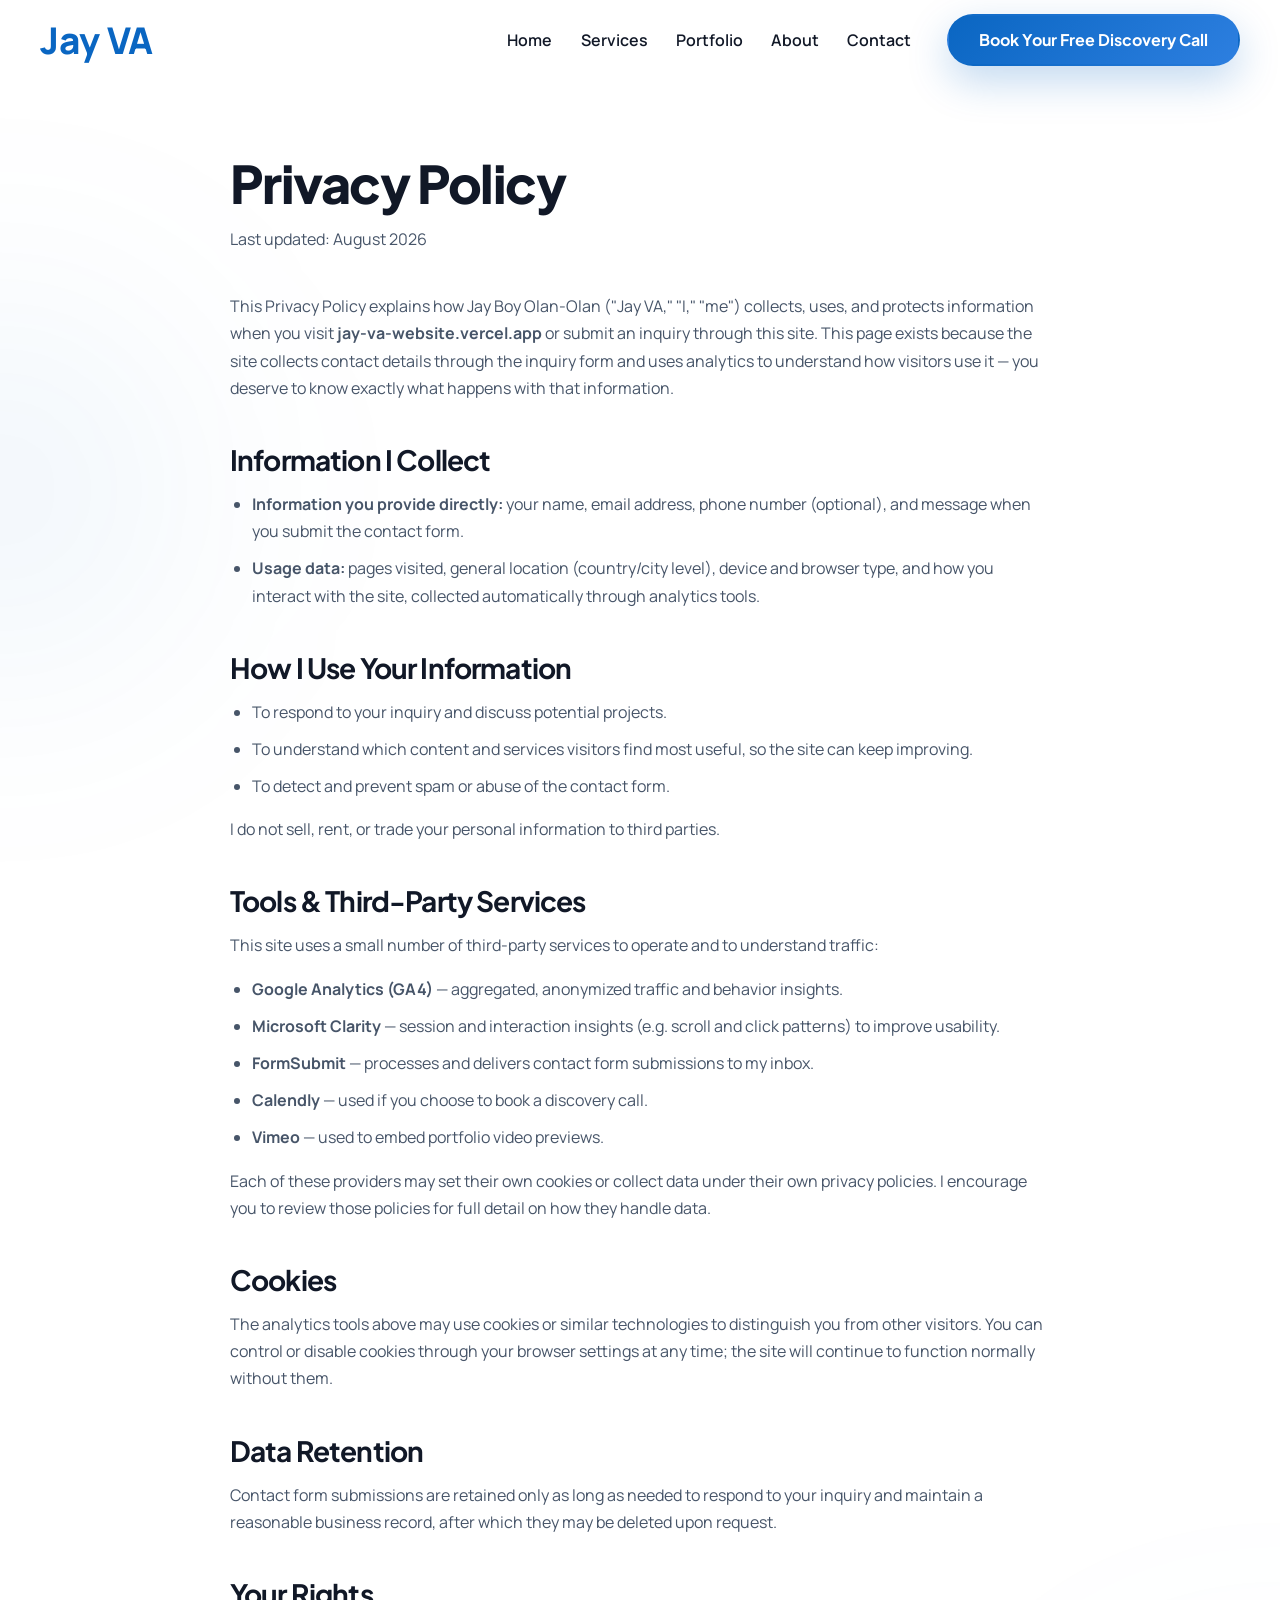
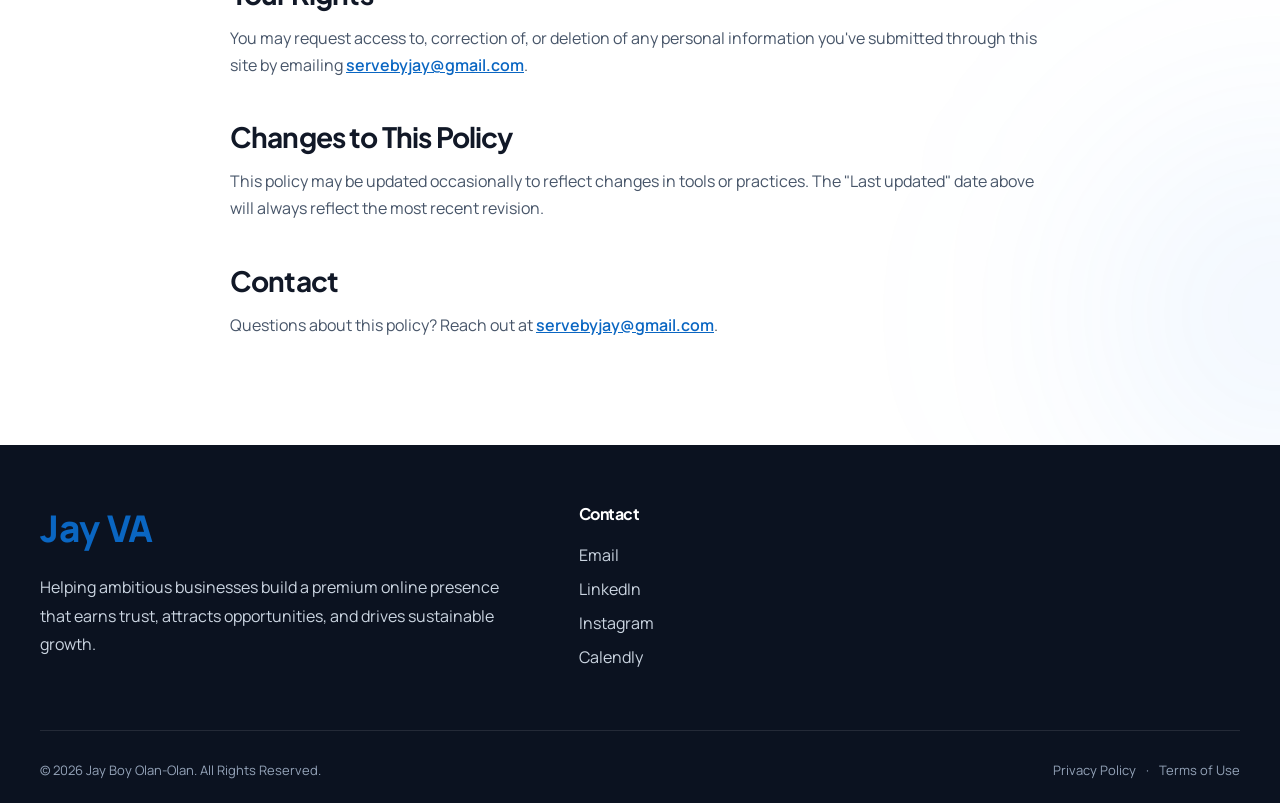
==== privacy.html @ dd19eee5 "Update website" ====
<!DOCTYPE html>
<html lang="en">
<head>

    <meta charset="UTF-8">

    <meta name="viewport" content="width=device-width, initial-scale=1.0">

    <title>Privacy Policy | Jay VA</title>

    <meta name="description" content="Privacy Policy for Jay VA — how Jay Boy Olan-Olan collects, uses, and protects your information when you visit this website or submit an inquiry.">

    <meta name="robots" content="noindex, follow">

    <link rel="canonical" href="https://jay-va-website.vercel.app/privacy.html">

    <link rel="icon" type="image/jpeg" href="images/Jay.png.jpg">

    <link rel="preconnect" href="https://fonts.googleapis.com">
    <link rel="preconnect" href="https://fonts.gstatic.com" crossorigin>

    <link href="https://fonts.googleapis.com/css2?family=Plus+Jakarta+Sans:wght@300;400;500;600;700;800&family=Manrope:wght@300;400;500;600;700;800&display=swap" rel="stylesheet">

    <link rel="stylesheet" href="css/style.min.css?v=20260909">

</head>

<body>

    <a href="#main-content" class="skip-link">Skip to content</a>

    <header class="header">
        <div class="container">

            <nav class="navbar" id="navbar">

                <a href="index.html" class="logo">
                    <img src="images/logo.webp" alt="Jay VA" class="logo-image" width="160" height="48" loading="eager" fetchpriority="high" decoding="async" onerror="this.closest('.logo').classList.add('logo-pending')">
                    <span class="logo-text">Jay <span>VA</span></span>
                </a>

                <ul class="nav-links" id="primary-navigation">
                    <li><a href="index.html#home">Home</a></li>
                    <li><a href="index.html#services">Services</a></li>
                    <li><a href="index.html#portfolio">Portfolio</a></li>
                    <li><a href="index.html#about">About</a></li>
                    <li><a href="index.html#contact">Contact</a></li>
                </ul>

                <button
                    type="button"
                    class="hamburger"
                    aria-label="Open navigation menu"
                    aria-expanded="false"
                    aria-controls="primary-navigation">
                    <span></span>
                    <span></span>
                    <span></span>
                </button>

                <a href="https://calendly.com/getintouchwithjay/quick-discovery-call" target="_blank" rel="noopener noreferrer" class="btn-primary">
                    Book Your Free Discovery Call
                </a>

            </nav>

        </div>
    </header>

    <main id="main-content">

        <section class="legal-page">
            <div class="container">

                <h1>Privacy Policy</h1>
                <p class="legal-updated">Last updated: August 2026</p>

                <p>
                    This Privacy Policy explains how Jay Boy Olan-Olan ("Jay VA," "I," "me") collects, uses,
                    and protects information when you visit <strong>jay-va-website.vercel.app</strong> or
                    submit an inquiry through this site. This page exists because the site collects contact
                    details through the inquiry form and uses analytics to understand how visitors use it —
                    you deserve to know exactly what happens with that information.
                </p>

                <h2>Information I Collect</h2>
                <ul>
                    <li><strong>Information you provide directly:</strong> your name, email address, phone number (optional), and message when you submit the contact form.</li>
                    <li><strong>Usage data:</strong> pages visited, general location (country/city level), device and browser type, and how you interact with the site, collected automatically through analytics tools.</li>
                </ul>

                <h2>How I Use Your Information</h2>
                <ul>
                    <li>To respond to your inquiry and discuss potential projects.</li>
                    <li>To understand which content and services visitors find most useful, so the site can keep improving.</li>
                    <li>To detect and prevent spam or abuse of the contact form.</li>
                </ul>
                <p>I do not sell, rent, or trade your personal information to third parties.</p>

                <h2>Tools & Third-Party Services</h2>
                <p>This site uses a small number of third-party services to operate and to understand traffic:</p>
                <ul>
                    <li><strong>Google Analytics (GA4)</strong> — aggregated, anonymized traffic and behavior insights.</li>
                    <li><strong>Microsoft Clarity</strong> — session and interaction insights (e.g. scroll and click patterns) to improve usability.</li>
                    <li><strong>FormSubmit</strong> — processes and delivers contact form submissions to my inbox.</li>
                    <li><strong>Calendly</strong> — used if you choose to book a discovery call.</li>
                    <li><strong>Vimeo</strong> — used to embed portfolio video previews.</li>
                </ul>
                <p>
                    Each of these providers may set their own cookies or collect data under their own privacy
                    policies. I encourage you to review those policies for full detail on how they handle data.
                </p>

                <h2>Cookies</h2>
                <p>
                    The analytics tools above may use cookies or similar technologies to distinguish you from
                    other visitors. You can control or disable cookies through your browser settings at any
                    time; the site will continue to function normally without them.
                </p>

                <h2>Data Retention</h2>
                <p>
                    Contact form submissions are retained only as long as needed to respond to your inquiry
                    and maintain a reasonable business record, after which they may be deleted upon request.
                </p>

                <h2>Your Rights</h2>
                <p>
                    You may request access to, correction of, or deletion of any personal information you've
                    submitted through this site by emailing
                    <a href="mailto:servebyjay@gmail.com">servebyjay@gmail.com</a>.
                </p>

                <h2>Changes to This Policy</h2>
                <p>
                    This policy may be updated occasionally to reflect changes in tools or practices. The
                    "Last updated" date above will always reflect the most recent revision.
                </p>

                <h2>Contact</h2>
                <p>
                    Questions about this policy? Reach out at
                    <a href="mailto:servebyjay@gmail.com">servebyjay@gmail.com</a>.
                </p>

            </div>
        </section>

    </main>

    <footer class="footer">

        <div class="container">

            <div class="footer-content">

                <div>
                    <a href="index.html" class="logo">
                        <img src="images/logo.webp" alt="Jay VA" class="logo-image" width="160" height="48" loading="lazy" decoding="async" onerror="this.closest('.logo').classList.add('logo-pending')">
                        <span class="logo-text">Jay <span>VA</span></span>
                    </a>
                    <p>
                        Helping ambitious businesses build a premium online presence that earns trust, attracts opportunities, and drives sustainable growth.
                    </p>
                </div>

                <div>
                    <h4>Contact</h4>
                    <ul>
                        <li><a href="mailto:servebyjay@gmail.com">Email</a></li>
                        <li><a href="https://www.linkedin.com/in/jayboyolan-olan/" target="_blank" rel="noopener noreferrer">LinkedIn</a></li>
                        <li><a href="https://www.instagram.com/jayb_va/" target="_blank" rel="noopener noreferrer">Instagram</a></li>
                        <li><a href="https://calendly.com/getintouchwithjay/quick-discovery-call" target="_blank" rel="noopener noreferrer">Calendly</a></li>
                    </ul>
                </div>

            </div>

            <div class="footer-bottom">
                <span>© 2026 Jay Boy Olan-Olan. All Rights Reserved.</span>
                <div class="footer-legal">
                    <a href="privacy.html">Privacy Policy</a>
                    <span aria-hidden="true">·</span>
                    <a href="terms.html">Terms of Use</a>
                </div>
            </div>

        </div>

    </footer>

    <script src="js/script.js?v=20260909" defer></script>

</body>
</html>
---- css/style.min.css ----
*,*::before,*::after{margin:0;padding:0;box-sizing:border-box}html{width:100%;overflow-x:hidden;scroll-behavior:smooth;scroll-padding-top:90px;overscroll-behavior-y:none}body{width:100%;min-height:100vh;font-family:'Manrope',sans-serif;background:#ffffff;color:#111827;overflow-x:hidden;position:relative;-webkit-font-smoothing:antialiased;-moz-osx-font-smoothing:grayscale;text-rendering:optimizeLegibility}:root{--ease-smooth:cubic-bezier(.22,.61,.36,1)}img,picture,video,canvas,svg,iframe{display:block;max-width:100%;height:auto}h1,h2,h3,h4,h5,h6{font-family:'Plus Jakarta Sans',sans-serif;color:#111827;font-weight:700;letter-spacing:-0.03em}section[id]{scroll-margin-top:88px}body::before,body::after{content:"";position:absolute;width:500px;height:500px;border-radius:50%;filter:blur(120px);z-index:-2;pointer-events:none;animation:gradientFloat 10s ease-in-out infinite}body::before{top:10%;left:-250px;background:radial-gradient(circle,rgba(10,102,194,.10),transparent 70%)}body::after{bottom:10%;right:-250px;background:radial-gradient(circle,rgba(79,156,249,.15),transparent 70%);animation-delay:6s}@keyframes gradientFloat{0%{transform:translateY(0)}50%{transform:translateY(-40px)}100%{transform:translateY(0)}}::selection{background:#0A66C2;color:#fff}.skip-link{position:absolute;top:-60px;left:16px;background:var(--primary);color:#fff;padding:12px 20px;border-radius:10px;text-decoration:none;font-weight:700;z-index:1100;transition:top .2s ease}.skip-link:focus{top:16px}.sr-only{position:absolute;width:1px;height:1px;padding:0;margin:-1px;overflow:hidden;clip:rect(0,0,0,0);white-space:nowrap;border:0}a:focus-visible,button:focus-visible,.hamburger:focus-visible{outline:2px solid var(--primary);outline-offset:3px;border-radius:6px}:root{--primary:#0A66C2;--primary-dark:#004182;--heading:#111827;--body:#475569;--surface:#E8F2FC;--surface-strong:#DCEAFB;--border:#E5E7EB;--hover-border:#D6E9FF;--hover-shadow:rgba(10,102,194,.10);--fs-2xs:clamp(0.7rem,0.7rem + 0.08vw,0.75rem);--fs-xs:clamp(0.75rem,0.75rem + 0.1vw,0.8125rem);--fs-sm:clamp(0.8125rem,0.8125rem+ 0.1vw,0.875rem);--fs-base:clamp(0.9375rem,0.9375rem+ 0.1vw,1rem);--fs-md:clamp(1rem,1rem + 0.2vw,1.125rem);--fs-lg:clamp(1.125rem,1.125rem + 0.4vw,1.375rem);--fs-xl:clamp(1.375rem,1.375rem + 0.6vw,1.75rem);--fs-2xl:clamp(1.5rem,1.5rem + 0.8vw,2rem);--fs-section-title:clamp(1.875rem,1rem + 3vw,3.25rem);--fs-cta-title:clamp(2rem,1rem + 4vw,3.75rem);--fs-hero:clamp(2.75rem,1.25rem + 4.75vw,4.75rem);--fs-stat:clamp(2.25rem,1rem + 4vw,3.75rem);--fs-profile-name:clamp(1.5rem,1.2rem + 1vw,1.75rem);--lh-tight:1.15;--lh-snug:1.4;--lh-normal:1.7;--lh-loose:1.8;--space-1:4px;--space-2:8px;--space-3:12px;--space-4:16px;--space-5:20px;--space-6:24px;--space-8:32px;--space-10:40px;--space-12:48px;--space-16:64px;--space-20:80px;--space-24:96px}.container{width:min(1200px,calc(100% - 40px));margin:auto}.btn-primary,.btn-secondary{display:inline-flex;align-items:center;justify-content:center;gap:10px;padding:16px 30px;border-radius:999px;font-family:'Plus Jakarta Sans',sans-serif;font-weight:700;font-size:var(--fs-base);line-height:1;text-decoration:none;white-space:nowrap;cursor:pointer;border:2px solid transparent;transition:transform .3s ease,box-shadow .3s ease,background .3s ease,color .3s ease,border-color .3s ease}.btn-primary{background:linear-gradient(135deg,var(--primary),#2D7FE0);color:#fff;box-shadow:0 15px 40px rgba(10,102,194,.25)}.btn-primary:hover{transform:translateY(-4px);box-shadow:0 20px 50px rgba(10,102,194,.35)}.btn-primary:active{transform:translateY(-1px);box-shadow:0 10px 25px rgba(10,102,194,.3)}.btn-secondary{background:#fff;color:var(--primary);border-color:var(--border)}.btn-secondary:hover{border-color:var(--primary);background:#eef5ff;transform:translateY(-4px);box-shadow:0 15px 30px rgba(10,102,194,.12)}.btn-secondary:active{transform:translateY(-1px)}.btn-primary:focus-visible,.btn-secondary:focus-visible{outline:3px solid rgba(10,102,194,.45);outline-offset:3px}@media(max-width:520px){.btn-primary,.btn-secondary{width:100%}}@media(prefers-reduced-motion:reduce){.btn-primary:hover,.btn-secondary:hover,.btn-primary:active,.btn-secondary:active{transform:none}}@media(prefers-reduced-motion:reduce){html{scroll-behavior:auto}.floating-cta{animation:none}}.header{position:fixed;top:0;left:0;width:100%;z-index:1000;backdrop-filter:blur(2px);-webkit-backdrop-filter:blur(2px);background:rgba(255,255,255,.1);border-bottom:1px solid rgba(0,0,0,0);transition:background .35s ease,backdrop-filter .35s ease,border-color .35s ease,box-shadow .35s ease}.header.scrolled{background:rgba(255,255,255,.6);backdrop-filter:blur(20px) saturate(180%);-webkit-backdrop-filter:blur(20px) saturate(180%);border-bottom:1px solid rgba(255,255,255,.5);box-shadow:0 12px 40px rgba(10,102,194,.10)}.navbar{height:80px;display:flex;align-items:center;justify-content:space-between;gap:30px}.logo{text-decoration:none;font-size:var(--fs-xl);font-weight:900;color:var(--heading);white-space:nowrap;flex-shrink:0;display:inline-flex;align-items:center}.logo span{color:var(--primary)}.logo-image{display:block;height:1em;width:auto}.logo-text{display:none}.logo.logo-pending .logo-image{display:none}.logo.logo-pending .logo-text{display:inline-block}.nav-links{display:flex;align-items:center;justify-content:center;gap:2rem;list-style:none;margin-left:auto}.nav-links li{list-style:none}.nav-links a{position:relative;text-decoration:none;color:var(--heading);font-weight:600;transition:.3s}.nav-links a::after{content:"";position:absolute;left:0;bottom:-6px;width:0;height:2px;background:var(--primary);transition:.35s}.nav-links a:hover{color:var(--primary)}.nav-links a:hover::after{width:100%}.navbar .btn-primary{margin-left:12px}.hamburger{display:none;position:relative;width:48px;height:48px;border:none;background:transparent;cursor:pointer;flex-shrink:0;z-index:1200}.hamburger span{position:absolute;left:50%;width:24px;height:2px;background:#111827;border-radius:999px;transform-origin:center;transition:transform .3s cubic-bezier(.4,0,.2,1),opacity .25s ease}.hamburger span:nth-child(1){transform:translate(-50%,-8px)}.hamburger span:nth-child(2){transform:translate(-50%,0)}.hamburger span:nth-child(3){transform:translate(-50%,8px)}.hamburger.active span:nth-child(1){transform:translate(-50%,0)}.hamburger.active span:nth-child(2){opacity:0}.hamburger.active span:nth-child(3){transform:translate(-50%,0)}@media(max-width:992px){.navbar{height:72px}.navbar .btn-primary{display:none}.hamburger{display:block}.nav-links{position:fixed;top:72px;left:0;right:0;width:100%;background:rgba(255,255,255,.88);backdrop-filter:blur(18px) saturate(160%);-webkit-backdrop-filter:blur(18px) saturate(160%);display:flex;flex-direction:column;align-items:center;justify-content:flex-start;gap:0;overflow:hidden;max-height:0;opacity:0;transform:translateY(-6px);pointer-events:none;transition:max-height .4s cubic-bezier(.4,0,.2,1),opacity .3s ease,transform .3s ease;box-shadow:0 20px 40px rgba(0,0,0,.08)}.nav-links.active{max-height:420px;opacity:1;transform:translateY(0);pointer-events:auto}.nav-links li{width:100%}.nav-links a{display:block;width:100%;padding:18px;text-align:center;border-bottom:1px solid #eee}}.hero{position:relative;min-height:min(94vh,820px);min-height:min(94svh,820px);display:flex;align-items:center;padding:128px 0 72px;overflow:hidden;background:radial-gradient(ellipse 60% 50% at 50% 0%,rgba(10,102,194,.05),transparent 60%),#fff}.hero::before{content:"";position:absolute;width:820px;height:820px;background:rgba(10,102,194,.08);border-radius:50%;filter:blur(150px);top:-320px;right:-280px;z-index:-1;animation:heroFloat1 14s ease-in-out infinite}.hero::after{content:"";position:absolute;width:600px;height:600px;background:rgba(79,156,249,.07);border-radius:50%;filter:blur(130px);bottom:-300px;left:-260px;z-index:-1;animation:heroFloat2 16s ease-in-out infinite}@keyframes heroFloat1{0%{transform:translateY(0) scale(1)}50%{transform:translateY(-24px) scale(1.03)}100%{transform:translateY(0) scale(1)}}@keyframes heroFloat2{0%{transform:translateY(0) scale(1)}50%{transform:translateY(18px) scale(1.03)}100%{transform:translateY(0) scale(1)}}.hero-grid{display:flex;justify-content:center}.hero-content{display:flex;flex-direction:column;align-items:center;text-align:center;max-width:1040px}.hero-content h1,.hero-content p{margin-left:auto;margin-right:auto}.hero-buttons{justify-content:center}.hero-tag{display:inline-flex;align-items:center;gap:10px;padding:10px 18px;border-radius:999px;background:#eef5ff;border:1px solid rgba(10,102,194,.15);color:var(--primary);font-weight:700;letter-spacing:.08em;font-size:var(--fs-xs);text-transform:uppercase;margin-bottom:48px;animation:heroFadeUp .7s cubic-bezier(.22,.61,.36,1) both}.hero-content h1{font-family:'Plus Jakarta Sans',sans-serif;font-size:var(--fs-hero);font-weight:800;line-height:1.16;letter-spacing:-0.04em;max-width:980px;margin-bottom:22px;text-wrap:balance;animation:heroFadeUp .7s .08s cubic-bezier(.22,.61,.36,1) both}.hero-content p{color:var(--body);font-size:var(--fs-md);line-height:1.85;max-width:760px;margin-bottom:60px;text-wrap:balance;animation:heroFadeUp .7s .16s cubic-bezier(.22,.61,.36,1) both}.hero-buttons{display:flex;flex-wrap:wrap;gap:1rem;animation:heroFadeUp .7s .24s cubic-bezier(.22,.61,.36,1) both}.hero-buttons .btn-primary,.hero-buttons .btn-secondary,.about-buttons .btn-primary,.about-buttons .btn-secondary{padding:14px 24px}@media(min-width:769px){.hero-buttons,.about-buttons{flex-wrap:nowrap}}@keyframes heroFadeUp{from{opacity:0;transform:translateY(14px)}to{opacity:1;transform:translateY(0)}}@media (prefers-reduced-motion:reduce){.hero-tag,.hero-content h1,.hero-content p,.hero-buttons{animation:none}}@media (max-width:992px){.hero{padding:110px 0 56px;min-height:auto}}.icon-svg{width:1em;height:1em;fill:currentColor;display:inline-block;vertical-align:-0.125em}@keyframes icon-spin{100%{transform:rotate(360deg)}}.icon-spin{animation:icon-spin 1s linear infinite}@media (prefers-reduced-motion:reduce){.hero::before,.hero::after{animation:none}}.hero-image{border:3px solid #fff;box-shadow:0 30px 70px rgba(0,0,0,.15)}.section-heading{text-align:center;max-width:700px;margin:0 auto 36px}.section-heading span{display:inline-block;color:var(--primary);font-weight:800;font-size:var(--fs-xs);letter-spacing:.14em;text-transform:uppercase;margin-bottom:10px}.section-heading h2{font-size:var(--fs-section-title);font-weight:800;line-height:1.05;letter-spacing:-0.035em;margin:6px 0 14px}.section-heading p{color:var(--body);font-size:var(--fs-md);line-height:var(--lh-snug)}.advantage-card:hover{transform:translateY(-10px);border-color:var(--hover-border);box-shadow:0 25px 50px var(--hover-shadow)}.services{padding:58px 0;background:#fff}.services-wrapper{max-width:1000px;margin:auto;display:grid;grid-template-columns:1fr;gap:34px 48px;counter-reset:service-count;background:#fff}@media(min-width:640px){.services-wrapper{grid-template-columns:repeat(2,1fr);gap:40px 60px}}.service-item{position:relative;padding:0;counter-increment:service-count;background:transparent;transition:transform .3s ease}.service-item::before{content:counter(service-count,decimal-leading-zero);display:block;font-family:'Plus Jakarta Sans',sans-serif;font-size:1.5rem;font-weight:800;color:var(--primary);letter-spacing:-0.02em;margin-bottom:12px}.service-title{display:flex;align-items:center;gap:16px;margin-bottom:14px}.service-title h3{font-family:'Plus Jakarta Sans',sans-serif;font-size:var(--fs-md);font-weight:700;color:var(--heading);letter-spacing:-0.01em;transition:color .3s ease}.service-item:hover .service-title h3{color:var(--primary)}.service-content p{color:var(--body);line-height:1.8}.service-content ul{list-style:none;display:grid;gap:12px;margin-top:16px}.service-content li{position:relative;padding-left:24px;color:var(--body);line-height:1.7}.service-content li::before{content:"✓";position:absolute;left:0;top:0;color:var(--primary);font-weight:700}@media(min-width:577px){.services{padding:76px 0}}@media(min-width:993px){.services{padding:104px 0}.service-item::before{font-size:1.75rem}}@media(prefers-reduced-motion:reduce){.service-item{transition:none}}.process{padding:58px 0;background:#fff;transition-delay:.2s}.process-grid{display:grid;grid-template-columns:1fr;gap:14px}.process-card{position:relative;padding:18px 20px 18px 20px;border-left:2px solid var(--border);border-radius:0 12px 12px 0;transition:transform .3s ease,box-shadow .3s ease,border-color .3s ease,background-color .3s ease}@media(hover:hover) and (pointer:fine){.process-card:hover{border-color:var(--primary);background-color:var(--surface);transform:translateY(-4px);box-shadow:0 20px 40px var(--hover-shadow)}}.process-number{font-size:1.875rem;font-weight:800;color:var(--primary);margin-bottom:8px}.process-card h3{margin-bottom:15px}.process-card p{color:var(--body);line-height:1.8}.portfolio{padding:var(--space-20) 0;background:var(--surface);border-top:1px solid rgba(10,102,194,.10);transition-delay:.25s}.portfolio-service{position:relative;background:#fff;border:none;border-radius:24px;margin-bottom:16px;overflow:hidden;box-shadow:0 4px 24px rgba(15,23,42,.06)}.portfolio-service:last-child{margin-bottom:0}.portfolio-service-header{display:flex;flex-direction:column;gap:8px;padding:22px}.portfolio-service-header h3{font-size:var(--fs-md);margin-bottom:6px}.portfolio-service-header p{color:var(--body);font-size:var(--fs-base);line-height:1.7}.portfolio-projects{display:grid;grid-template-rows:1fr}.portfolio-projects-inner{border-top:1px solid var(--border)}.project-content{padding:24px 28px 28px}.project-content > span{color:var(--primary);font-weight:700;font-size:var(--fs-xs);letter-spacing:.5px;text-transform:uppercase}.project-content h4{font-family:'Plus Jakarta Sans',sans-serif;font-size:var(--fs-base);margin:10px 0 12px}.project-content > p{color:var(--body);line-height:1.8;margin-bottom:18px}.portfolio-video-grid{display:grid;gap:24px;grid-template-columns:1fr;padding:0}.video-showcase{background:#fff;border-top:1px solid var(--border);overflow:hidden;display:flex;flex-direction:column}.video-media{position:relative;aspect-ratio:16 / 9;overflow:hidden;background:#0b1220}.portfolio-video{width:100%;height:100%;object-fit:cover;display:block}.video-media::after{content:"";position:absolute;inset:0;background:linear-gradient(to top,rgba(11,18,32,.28),transparent 45%);pointer-events:none}.media-badge{position:absolute;top:16px;left:16px;z-index:2;background:rgba(255,255,255,.92);color:var(--primary);border:1px solid rgba(255,255,255,.5);padding:8px 14px;border-radius:999px;font-size:var(--fs-2xs);font-weight:700;backdrop-filter:blur(10px)}.video-showcase .project-content{padding:24px 28px 28px}@media(min-width:993px){.portfolio-video-grid{grid-template-columns:repeat(2,minmax(0,1fr))}.video-showcase--featured{grid-column:1 / -1}}.deliverables{margin-top:24px}.deliverables h5,.project-highlights h5{font-size:var(--fs-sm);margin-bottom:14px;color:var(--heading)}.deliverables ul{padding-left:20px}.deliverables li{margin-bottom:10px;line-height:1.7;color:var(--body)}.project-highlights{margin-top:28px}.highlight-tags{display:flex;flex-wrap:wrap;gap:8px}.highlight-tags span{background:var(--surface);border:1px solid var(--border);padding:7px 13px;border-radius:999px;font-size:var(--fs-2xs);font-weight:600}.graphic-highlights h5,.video-highlights h5,.photo-highlights h5,.social-highlights h5{font-size:var(--fs-sm);margin-bottom:12px}.site-project-grid{display:grid;gap:24px;grid-template-columns:1fr}.site-project-card{position:relative;background:#fff;border:1px solid var(--border);border-radius:20px;overflow:hidden;display:flex;flex-direction:column}.site-project-top{position:relative;padding:32px 28px 8px}.media-badge--static{position:static;display:inline-flex;margin-top:20px;margin-bottom:16px;backdrop-filter:none;background:var(--surface);border-color:var(--border)}.site-project-category{display:block;color:var(--primary);font-weight:700;font-size:var(--fs-xs);letter-spacing:.5px;text-transform:uppercase;margin-bottom:10px}.site-project-title-row{display:flex;align-items:center;justify-content:flex-start;flex-wrap:wrap;gap:12px 16px;margin-bottom:14px}.site-project-top h4{font-family:'Plus Jakarta Sans',sans-serif;font-size:var(--fs-lg,var(--fs-base));margin:0}.site-project-title-row .site-visit-btn{flex-shrink:0}.site-project-top > p{color:var(--body);line-height:1.8;margin-bottom:22px}.site-visit-btn{padding:8px 14px;font-size:var(--fs-xs);gap:6px}.site-project-bottom{padding:24px 28px 32px;border-top:1px solid var(--border)}.site-project-bottom .deliverables{margin-top:8px}@media(min-width:769px){.site-project-bottom{display:grid;grid-template-columns:1.2fr 1fr;gap:40px;align-items:start}.site-project-bottom .deliverables,.site-project-bottom .project-highlights{margin-top:0}}@media(min-width:993px){.site-project-top,.site-project-bottom{padding-left:36px;padding-right:36px}}.social-showcase{border-top:1px solid var(--border)}.social-hero-grid{display:grid;grid-template-columns:repeat(2,minmax(0,1fr));gap:14px;padding:22px;border-top:1px solid var(--border)}@media(max-width:576px){.social-hero-grid{grid-template-columns:1fr;gap:10px}}.social-hero{border-radius:18px;overflow:hidden;background:#fff}.social-hero img{width:100%;aspect-ratio:4/3;display:block;object-fit:contain;background:#fff;padding:4px}.social-content,.social-highlights{padding:22px}.social-highlights{padding:16px 22px;border-top:1px solid var(--border)}.social-content{text-align:center}.social-content span{display:inline-block;color:var(--primary);font-size:var(--fs-xs);font-weight:700;text-transform:uppercase;letter-spacing:.5px}.social-content h4{margin:12px 0;font-size:var(--fs-base)}.social-content p{color:var(--body);line-height:1.8;max-width:640px;margin-left:auto;margin-right:auto}.social-highlights h5{margin-bottom:18px}.result-stats{display:flex;flex-wrap:wrap;gap:32px;margin-top:28px;padding-top:24px;border-top:1px solid var(--border)}.stat-item{display:flex;flex-direction:column;gap:6px;padding-right:32px;border-right:1px solid var(--border);opacity:0;transform:translateY(14px);animation:statFadeIn 0.6s ease forwards;transition:transform 0.35s ease}.stat-item:nth-child(1){animation-delay:0.05s}.stat-item:nth-child(2){animation-delay:0.2s}.stat-item:nth-child(3){animation-delay:0.35s}.stat-item:last-child{border-right:none;padding-right:0}.stat-item:hover{transform:translateY(-6px)}.stat-number{font-size:var(--fs-stat);font-weight:800;line-height:1;letter-spacing:-0.02em;color:var(--accent,#111);transition:color 0.35s ease,text-shadow 0.35s ease}.stat-item:hover .stat-number{color:var(--accent-hover,#022acb);text-shadow:0 8px 24px rgba(0,0,0,0.12)}.stat-label{font-size:var(--fs-sm);font-weight:500;color:var(--muted,#666);letter-spacing:0.03em;text-transform:uppercase;position:relative}.stat-label::after{content:"";display:block;width:0%;height:2px;margin-top:6px;background:var(--accent-hover,#0241c8);transition:width 0.4s ease}.stat-item:hover .stat-label::after{width:100%}@keyframes statFadeIn{from{opacity:0;transform:translateY(14px)}to{opacity:1;transform:translateY(0)}}@media (max-width:640px){.result-stats{gap:20px 28px}.stat-item{border-right:none;padding-right:0;min-width:45%}}.graphic-gallery,.graphic-services,.graphic-highlights{padding:22px}.graphic-highlights{padding:16px 22px}.graphic-services,.graphic-highlights{border-top:1px solid var(--border)}.graphic-gallery h5,.graphic-services h5,.graphic-highlights h5{margin-bottom:18px}.niche-row{margin-bottom:36px}.niche-row:last-child{margin-bottom:0}.niche-row-header{margin-bottom:16px}.niche-row-header h4{color:var(--heading);font-family:'Plus Jakarta Sans',sans-serif;font-size:var(--fs-base);font-weight:800;margin-bottom:4px}.niche-row-header p{color:var(--body);font-size:var(--fs-xs);line-height:1.6;max-width:640px}.niche-grid{display:grid;grid-template-columns:repeat(4,minmax(0,1fr));gap:18px}.niche-row--center .niche-row-header{text-align:center}.niche-row--center .niche-row-header p{margin-left:auto;margin-right:auto}.niche-row--center .niche-grid{justify-content:center}.niche-grid-item{position:relative;width:100%;aspect-ratio:2/3;border-radius:16px;overflow:hidden;background:var(--surface);border:1px solid var(--border)}.niche-grid-item img{width:100%;height:100%;display:block;object-fit:cover}.niche-grid-item.media-pending img{display:none}.media-pending-label{display:none}.niche-grid-item.media-pending .media-pending-label{display:flex;align-items:center;justify-content:center;text-align:center;position:absolute;inset:0;padding:10px;border:1.5px dashed var(--border);border-radius:16px;background:var(--surface);color:var(--body);font-size:var(--fs-2xs);font-weight:600}.landscape-row{margin-top:36px}.landscape-card{position:relative;width:100%;aspect-ratio:16/9;border-radius:16px;overflow:hidden;background:var(--surface);border:1px solid var(--border)}.landscape-card img{width:100%;height:100%;display:block;object-fit:cover}.landscape-card.media-pending img{display:none}.landscape-card.media-pending .media-pending-label{display:flex;align-items:center;justify-content:center;text-align:center;position:absolute;inset:0;padding:10px;border:1.5px dashed var(--border);border-radius:16px;background:var(--surface);color:var(--body);font-size:var(--fs-2xs);font-weight:600}.graphic-services ul{display:grid;gap:12px;padding-left:18px}.graphic-services li{color:var(--body);line-height:1.7}@media (max-width:768px){.niche-grid{grid-template-columns:repeat(2,minmax(0,1fr));gap:12px}.niche-row{margin-bottom:32px}.niche-row-header{margin-bottom:16px}}.video-gallery,.video-highlights{padding:22px}.video-highlights{padding:16px 22px;border-top:1px solid var(--border)}.video-gallery h5,.video-highlights h5{margin-bottom:18px}.portrait-video-grid{display:grid;grid-template-columns:repeat(4,minmax(0,1fr));gap:14px}.portrait-video-card{position:relative;width:100%;aspect-ratio:9/16;border-radius:18px;overflow:hidden;background:#0b1220;border:1px solid var(--border)}.portrait-video-card video{width:100%;height:100%;display:block;object-fit:cover;background:#0b1220}.portrait-video-card iframe{position:absolute;inset:0;width:100%;height:100%;border:0;display:block}.portrait-video-card.media-pending{display:flex;align-items:center;justify-content:center;border:1.5px dashed var(--border);background:var(--surface)}.portrait-video-card.media-pending video,.portrait-video-card.media-pending iframe{display:none}.portrait-video-card .media-pending-label{display:none;text-align:center;padding:10px;color:var(--body);font-size:var(--fs-2xs);font-weight:600}.portrait-video-card.media-pending .media-pending-label{display:flex;flex-direction:column;align-items:center;gap:8px}.portrait-video-card.media-pending .icon-svg{color:var(--primary);opacity:.6}@media (max-width:768px){.video-gallery,.video-highlights{padding:18px}.portrait-video-grid{grid-template-columns:repeat(2,minmax(0,1fr));gap:8px}}.photo-gallery,.photo-highlights{padding:22px}.photo-highlights{padding:16px 22px;border-top:1px solid var(--border)}.photo-gallery h5,.photo-highlights h5{margin-bottom:18px}.photo-grid{display:grid;grid-template-columns:repeat(2,minmax(0,1fr));gap:var(--space-4);max-width:none;width:100%}@media(max-width:576px){.photo-grid{grid-template-columns:1fr;max-width:none}}.photo-card{position:relative;margin:0;overflow:hidden;border-radius:18px;cursor:zoom-in;isolation:isolate;background:var(--surface)}.photo-card img{display:block;width:100%;aspect-ratio:4/3;height:auto;object-fit:contain;background:var(--surface)}.photo-zoom-btn{position:absolute;bottom:14px;right:14px;width:44px;height:44px;border:none;border-radius:50%;background:rgba(0,0,0,0.55);display:flex;align-items:center;justify-content:center;cursor:zoom-in;opacity:1}.zoom-icon{width:16px;height:16px;border:2px solid #fff;border-radius:50%;position:relative}.zoom-icon::after{content:"";position:absolute;right:-6px;bottom:-6px;width:6px;height:2px;background:#fff;transform:rotate(45deg)}.photo-lightbox{position:fixed;inset:0;background:rgba(0,0,0,0.9);display:flex;align-items:center;justify-content:center;padding:40px;opacity:0;visibility:hidden;transition:opacity 0.3s ease;z-index:1000;cursor:zoom-out}.photo-lightbox.is-active{opacity:1;visibility:visible}.photo-lightbox-img{max-width:90vw;max-height:90vh;border-radius:8px;transform:scale(0.92);transition:transform 0.3s ease;cursor:zoom-out}.photo-lightbox.is-active .photo-lightbox-img{transform:scale(1)}.photo-lightbox-close{position:absolute;top:24px;right:24px;width:44px;height:44px;border:none;border-radius:50%;background:rgba(255,255,255,0.1);color:#fff;font-size:24px;line-height:1;cursor:zoom-out;display:flex;align-items:center;justify-content:center;transition:background 0.25s ease}.photo-lightbox-close:hover{background:rgba(255,255,255,0.25)}.about{padding:58px 0;background:#fff;transition-delay:.3s}.about-grid{display:grid;grid-template-columns:1fr;gap:40px;align-items:center}.image-wrapper{position:relative}.image-wrapper img{width:100%;aspect-ratio:490/613;object-fit:cover;border-radius:28px;display:block;box-shadow:0 30px 80px rgba(0,0,0,.10)}.about-content span{display:inline-block;color:var(--primary);font-size:var(--fs-xs);font-weight:800;letter-spacing:.14em;text-transform:uppercase;margin-bottom:10px}.about-content h2{font-size:var(--fs-section-title);font-weight:800;margin:6px 0 14px;line-height:1.08;letter-spacing:-0.035em}.about-content p{color:var(--body);margin-bottom:20px;line-height:1.9}.about-buttons{display:flex;flex-wrap:wrap;align-items:center;gap:1rem}.feature{background:#fff;border:1px solid var(--border);border-radius:16px;padding:18px 24px;display:flex;align-items:center;justify-content:center;gap:12px;text-align:center;font-weight:600;min-height:70px;transition:.3s ease}.feature:hover{transform:translateY(-4px);border-color:var(--hover-border);box-shadow:0 15px 30px var(--hover-shadow)}.tools{padding:58px 0;background:var(--surface);border-top:1px solid rgba(10,102,194,.10)}.tools-groups{max-width:1000px;margin:auto;display:flex;flex-direction:column;align-items:center;gap:40px}.tools-group{width:100%;display:flex;flex-direction:column;align-items:center}.tools-group-title{font-family:'Plus Jakarta Sans',sans-serif;font-size:var(--fs-sm);font-weight:800;letter-spacing:.06em;text-transform:uppercase;color:var(--primary);margin-bottom:16px;text-align:center;width:100%}.tools-grid{display:flex;flex-wrap:wrap;justify-content:center;gap:10px;width:100%}.tool-card{position:relative;overflow:hidden;background:white;border:1px solid var(--border);border-radius:14px;padding:12px 8px;text-align:center;display:flex;flex-direction:column;align-items:center;justify-content:center;gap:10px;flex:0 0 84px;transition:transform .35s ease,border-color .35s ease,box-shadow .35s ease;opacity:0;transform:translateY(24px) scale(.95)}.tool-card img{width:26px;height:26px}.tools.active .tool-card{animation:toolIn .6s cubic-bezier(.16,1,.3,1) forwards}@keyframes toolIn{to{opacity:1;transform:translateY(0) scale(1)}}.tools.active .tool-card:nth-child(1){animation-delay:.02s}.tools.active .tool-card:nth-child(2){animation-delay:.06s}.tools.active .tool-card:nth-child(3){animation-delay:.10s}.tools.active .tool-card:nth-child(4){animation-delay:.14s}.tools.active .tool-card:nth-child(5){animation-delay:.18s}.tool-card::before{content:"";position:absolute;inset:0;background:radial-gradient(circle at 50% 0%,rgba(10,102,194,.10),transparent 70%);opacity:0;transition:opacity .35s ease}.tool-card:hover::before{opacity:1}.tool-card img,.tool-card span{position:relative;z-index:1}.tool-card:hover{transform:translateY(-10px);border-color:var(--hover-border);box-shadow:0 25px 50px var(--hover-shadow)}.tool-card img{width:30px;height:30px;object-fit:contain;transition:transform .35s ease}.tool-card img:not([src]),.tool-card img.broken{display:none}.tool-card:hover img{transform:scale(1.15) rotate(-4deg)}.tool-card span{display:block;font-weight:700;color:var(--heading);transition:color .3s ease;font-size:var(--fs-xs)}.tool-card:hover span{color:var(--primary)}@media(prefers-reduced-motion:reduce){.tool-card{opacity:1;transform:none;animation:none !important}}.results{padding:58px 0;background:var(--surface);border-top:1px solid rgba(10,102,194,.10);transition-delay:.4s}.advantages{padding:58px 0;background:var(--surface);border-top:1px solid rgba(10,102,194,.10);transition-delay:.45s}.advantages-grid{display:grid;grid-template-columns:1fr;gap:16px}.advantage-card{background:white;border:1px solid var(--border);border-radius:18px;padding:24px;transition:.35s ease}.advantage-icon{font-size:var(--fs-xl);margin-bottom:14px}.advantage-icon img{width:1.625rem;height:1.625rem;object-fit:contain}.advantage-card h3{font-size:var(--fs-md);margin-bottom:10px}.advantage-card p{color:var(--body);font-size:var(--fs-sm);line-height:1.7}.client-fit .advantage-card h3{margin-bottom:0}.cta{padding:58px 0 34px;transition-delay:.5s}.cta-box{background:linear-gradient(135deg,#0A66C2,#004182);color:white;text-align:center;padding:60px 28px;border-radius:32px;position:relative;overflow:hidden}.cta-box span{opacity:.95;font-weight:700;letter-spacing:1px;font-size:var(--fs-sm)}.cta-box h2{color:white;font-size:var(--fs-cta-title);margin:20px 0}.cta-box p{max-width:700px;margin:auto;opacity:.95;line-height:1.8}.cta-availability{display:inline-flex;align-items:center;gap:10px;margin:22px auto 0;padding:10px 20px;background:rgba(255,255,255,.12);border:1px solid rgba(255,255,255,.25);border-radius:999px;font-weight:700;font-size:var(--fs-sm);opacity:1;max-width:max-content}.availability-dot{width:8px;height:8px;border-radius:50%;background:#3DDC84;box-shadow:0 0 0 0 rgba(61,220,132,.6);animation:availability-pulse 2s infinite;flex-shrink:0}@keyframes availability-pulse{0%{box-shadow:0 0 0 0 rgba(61,220,132,.55)}70%{box-shadow:0 0 0 8px rgba(61,220,132,0)}100%{box-shadow:0 0 0 0 rgba(61,220,132,0)}}@media(prefers-reduced-motion:reduce){.availability-dot{animation:none}}.cta-buttons{margin-top:32px;display:flex;justify-content:center;gap:16px;flex-wrap:wrap}.btn-light{background:white;color:#0A66C2;text-decoration:none;padding:16px 32px;border-radius:999px;font-weight:700;transition:.3s ease;display:inline-flex}.btn-light:hover{transform:translateY(-3px);box-shadow:0 15px 30px rgba(0,0,0,.15)}.btn-outline-light{border:1px solid rgba(255,255,255,.4);color:white;text-decoration:none;padding:16px 32px;border-radius:999px;font-weight:700;transition:.3s ease;display:inline-flex}.btn-outline-light:hover{background:rgba(255,255,255,.1);transform:translateY(-3px)}.cta-subnote{margin-top:18px !important;max-width:none !important;opacity:.85;font-size:var(--fs-sm)}.cta-subnote a{color:#fff;font-weight:700;text-decoration:underline;text-underline-offset:3px}.cta-subnote a:hover{opacity:.85}.faq{padding:80px 0;background:#fff}.faq-list{max-width:760px;margin:0 auto;display:flex;flex-direction:column;gap:14px}.faq-item{border:1px solid var(--border);border-radius:18px;background:var(--surface,#E8F2FC);background:#fff;overflow:hidden;transition:border-color .25s ease,box-shadow .25s ease}.faq-item:has(.faq-question[aria-expanded="true"]){border-color:var(--hover-border);box-shadow:0 10px 28px rgba(10,102,194,.08)}.faq-question{width:100%;display:flex;align-items:center;justify-content:space-between;gap:16px;padding:20px 24px;background:none;border:0;cursor:pointer;text-align:left;font-family:'Plus Jakarta Sans',sans-serif;font-weight:700;font-size:var(--fs-md);color:var(--heading)}.faq-icon{position:relative;flex-shrink:0;width:22px;height:22px;transition:transform .3s var(--ease-smooth)}.faq-icon::before,.faq-icon::after{content:"";position:absolute;top:50%;left:50%;background:var(--primary);transform:translate(-50%,-50%);transition:transform .25s ease,opacity .25s ease}.faq-icon::before{width:14px;height:2px}.faq-icon::after{width:2px;height:14px}.faq-question[aria-expanded="true"] .faq-icon::after{transform:translate(-50%,-50%) rotate(90deg);opacity:0}.faq-question[aria-expanded="true"] .faq-icon{transform:rotate(180deg)}.faq-answer{display:grid;grid-template-rows:0fr;transition:grid-template-rows .4s var(--ease-smooth);color:var(--body);font-size:var(--fs-sm);line-height:var(--lh-normal)}.faq-answer-inner{overflow:hidden;min-height:0}.faq-answer-inner p{padding:0 24px 22px;transform:translateY(-6px);opacity:0;transition:transform .3s ease .05s,opacity .3s ease .05s}.faq-answer.is-open{grid-template-rows:1fr}.faq-answer.is-open .faq-answer-inner p{transform:translateY(0);opacity:1}@media (prefers-reduced-motion:reduce){.faq-answer,.faq-answer-inner p,.faq-icon{transition:none}}@media(max-width:768px){.faq{padding:60px 0}.faq-question{padding:18px 20px;font-size:var(--fs-base)}.faq-answer-inner p{padding:0 20px 20px}}.legal-page{padding:150px 0 90px}.legal-page .container{max-width:820px}.legal-page h1{font-size:var(--fs-section-title);font-weight:800;letter-spacing:-0.03em;margin-bottom:10px}.legal-page .legal-updated{color:var(--body);font-size:var(--fs-sm);margin-bottom:40px}.legal-page h2{font-size:var(--fs-xl);margin:40px 0 14px}.legal-page p{color:var(--body);line-height:var(--lh-normal);margin-bottom:16px}.legal-page ul{padding-left:22px;margin-bottom:16px;display:grid;gap:10px}.legal-page li{color:var(--body);line-height:var(--lh-normal)}.legal-page a{color:var(--primary);font-weight:600}.footer{background:#0b1220;color:rgb(215,215,215);padding:46px 0 24px}.footer-content{display:grid;grid-template-columns:1fr 1fr;gap:36px 24px;margin-bottom:44px}.footer-content > div:first-child{grid-column:1 / -1}.footer p{color:#cbd5e1;margin-top:20px;line-height:1.8}.footer h4{margin-bottom:20px;color:white}.footer ul{list-style:none}.footer li{margin-bottom:12px}.footer a{color:#cbd5e1;text-decoration:none;transition:.25s ease}.footer a:hover{color:#4F8FE8}.footer-bottom{border-top:1px solid rgba(255,255,255,.1);padding-top:30px;display:flex;flex-direction:column;align-items:center;justify-content:space-between;gap:14px;text-align:center;color:#94a3b8}.footer-bottom > span{font-size:var(--fs-xs)}.footer-legal{display:flex;align-items:center;gap:10px;font-size:var(--fs-xs)}.footer-legal a{color:#94a3b8;text-decoration:none;transition:.25s ease}.footer-legal a:hover{color:#fff}@media(min-width:640px){.footer-bottom{flex-direction:row;text-align:left}}.floating-cta{position:fixed;right:15px;bottom:15px;display:flex;align-items:center;gap:8px;padding:10px 16px;background:linear-gradient(135deg,var(--primary),#2D7FE0);color:#fff;text-decoration:none;font-weight:700;font-size:var(--fs-xs);border-radius:999px;z-index:998;box-shadow:0 12px 30px rgba(10,102,194,.25);opacity:0;visibility:hidden;transform:translateY(12px);pointer-events:none;transition:opacity .35s ease,transform .35s ease,visibility .35s,box-shadow .35s ease,background .35s ease}.floating-cta.is-visible{opacity:1;visibility:visible;transform:translateY(0);pointer-events:auto;animation:floatCTA 4s ease-in-out infinite}.floating-cta img{width:15px;height:15px;object-fit:contain;transition:transform .35s ease}.floating-cta:hover{transform:translateY(-6px);box-shadow:0 20px 50px rgba(10,102,194,.35)}.floating-cta:hover img{transform:rotate(-8deg) scale(1.08)}@keyframes floatCTA{0%{transform:translateY(0)}50%{transform:translateY(-6px)}100%{transform:translateY(0)}}.reveal{opacity:0;transform:translateY(60px) scale(.98);transition:opacity .9s cubic-bezier(.16,1,.3,1),transform .9s cubic-bezier(.16,1,.3,1),filter .9s cubic-bezier(.16,1,.3,1);filter:blur(6px)}.reveal.active{opacity:1;transform:none;filter:blur(0)}.service-item,.portfolio-card,.advantage-card,.process-card,.testimonial-card{opacity:0;transform:translateY(24px) scale(.97)}.reveal.active .result-card,.reveal.active .problem-card,.reveal.active .service-item,.reveal.active .portfolio-card,.reveal.active .advantage-card,.reveal.active .process-card,.reveal.active .testimonial-card{animation:cardIn .6s cubic-bezier(.16,1,.3,1) forwards}@keyframes cardIn{to{opacity:1;transform:translateY(0) scale(1)}}.reveal.active .result-card:nth-child(1),.reveal.active .problem-card:nth-child(1),.reveal.active .service-item:nth-child(1),.reveal.active .portfolio-card:nth-child(1),.reveal.active .advantage-card:nth-child(1),.reveal.active .process-card:nth-child(1),.reveal.active .testimonial-card:nth-child(1){animation-delay:.05s}.reveal.active .result-card:nth-child(2),.reveal.active .problem-card:nth-child(2),.reveal.active .service-item:nth-child(2),.reveal.active .portfolio-card:nth-child(2),.reveal.active .advantage-card:nth-child(2),.reveal.active .process-card:nth-child(2),.reveal.active .testimonial-card:nth-child(2){animation-delay:.12s}.reveal.active .result-card:nth-child(3),.reveal.active .problem-card:nth-child(3),.reveal.active .service-item:nth-child(3),.reveal.active .advantage-card:nth-child(3),.reveal.active .process-card:nth-child(3),.reveal.active .testimonial-card:nth-child(3){animation-delay:.19s}.reveal.active .result-card:nth-child(4),.reveal.active .problem-card:nth-child(4),.reveal.active .service-item:nth-child(4),.reveal.active .advantage-card:nth-child(4),.reveal.active .process-card:nth-child(4){animation-delay:.26s}.reveal.active .service-item:nth-child(5){animation-delay:.33s}@media(prefers-reduced-motion:reduce){.tool-card{border-radius:16px;padding:16px 12px;gap:10px;flex:0 0 110px}.tool-card img{width:28px;height:28px}.tool-card span{font-size:var(--fs-2xs)}}@media(min-width:577px){.process-grid{grid-template-columns:1fr 1fr}.results-grid{grid-template-columns:1fr 1fr}.case-right{grid-template-columns:1fr 1fr}.about-features{grid-template-columns:1fr 1fr}.form-row{grid-template-columns:1fr 1fr;gap:20px}.contact-form-wrapper{max-width:720px}}@media(min-width:993px){section[id]{scroll-margin-top:96px}.navbar{display:grid;grid-template-columns:auto 1fr auto auto;align-items:center;gap:24px;height:80px}.logo{font-size:2.3rem}.nav-links{position:static;justify-self:center;width:auto;max-height:none;opacity:1;overflow:visible;flex-direction:row;align-items:center;gap:2rem;background:none;box-shadow:none;transition:none}.nav-links li{width:auto}.nav-links a{padding:0;border-bottom:none;font-size:var(--fs-base)}.hamburger{display:none}.navbar .btn-primary{display:inline-flex;grid-column:3;justify-self:end}.problem{padding:104px 0}.problem-grid{grid-template-columns:1fr 1fr;gap:25px}.problem-card{padding:40px;border-radius:28px}.section-heading{margin:0 auto 80px}.portfolio{padding:92px 0}.portfolio-service-header{flex-direction:row;align-items:center;justify-content:space-between;padding:36px 40px}.project-card{grid-template-columns:340px 1fr}.project-card img{height:100%}.project-content{padding:32px 36px}.about{padding:104px 0}.about-grid{grid-template-columns:minmax(280px,380px) 1fr;gap:72px;align-items:center}.image-wrapper{max-width:380px;margin:0 auto}.image-wrapper img{border-radius:32px}.about-features{gap:16px;margin:40px 0}.tools{padding:104px 0}.tools-grid{gap:16px}.tool-card{border-radius:20px;padding:24px 18px;gap:14px;flex:0 0 150px}.tool-card img{width:34px;height:34px}.tool-card span{font-size:var(--fs-sm)}.industries{padding:92px 0}.industry-tags{gap:16px}.industry-tags span{padding:14px 24px;font-size:var(--fs-base)}.case-study{padding:104px 0}.case-study-card{grid-template-columns:1fr 1.2fr;gap:60px;border-radius:32px;padding:60px}.case-left h3{font-size:var(--fs-xl)}.results{padding:104px 0}.results-grid{grid-template-columns:repeat(4,1fr);gap:25px}.result-card{padding:50px 30px;border-radius:28px}.result-card h3{margin-bottom:12px}.result-card p{font-size:var(--fs-base);line-height:1.6}.advantages{padding:104px 0}.client-fit{padding:104px 0}.advantages-grid{grid-template-columns:1fr 1fr;gap:18px}.advantage-card{border-radius:20px;padding:26px}.cta{padding:104px 0 60px}.cta-box{padding:100px 60px;border-radius:40px}.cta-box span{font-size:var(--fs-base)}.cta-buttons{margin-top:40px;gap:20px}.footer{padding:58px 0 24px}.footer-content{grid-template-columns:1.6fr 1fr 1fr;gap:50px;margin-bottom:50px}.footer-content > div:first-child{grid-column:auto}.testimonials{padding:104px 0}}@media (max-width:768px){.floating-cta{left:50%;right:auto;transform:translateX(-50%);bottom:18px;padding:9px 16px;font-size:var(--fs-xs);border-radius:50px;max-width:90%}.floating-cta img{width:14px;height:14px}}.advantage-card,.tool-card{position:relative;overflow:hidden}.advantage-card::before{content:"";position:absolute;inset:0;background:radial-gradient(circle at top right,rgba(10,102,194,.08),transparent 60%);opacity:0;transition:.35s ease}.advantage-card:hover::before{opacity:1}*{max-width:100%}@media (max-width:768px){.hero{padding:104px 0 40px;min-height:auto}.hero-tag{margin-bottom:28px}.hero-content h1{line-height:1.22;margin-bottom:16px}.hero-content p{max-width:100%;margin-bottom:32px}.hero-buttons{flex-direction:column;gap:14px}.hero-buttons .btn-primary,.hero-buttons .btn-secondary{width:100%;justify-content:center}}@media (max-width:480px){.hero-content h1{font-size:var(--fs-2xl)}}.contact{padding:58px 0;background:var(--surface);border-top:1px solid rgba(10,102,194,.10)}.contact-form-wrapper{width:100%;max-width:650px;margin:40px auto 0;padding:0}.contact-form{background:#fff;padding:28px 22px;border-radius:24px;border:1px solid rgba(10,102,194,.08);box-shadow:0 20px 60px rgba(0,0,0,.08)}.form-row{display:grid;grid-template-columns:1fr;gap:18px}.form-group{position:relative;margin-bottom:22px}.form-group input,.form-group textarea{width:100%;padding:18px 18px;font-size:var(--fs-base);border:2px solid #e7edf5;border-radius:14px;background:#fff;transition:.3s;outline:none}.form-group textarea{resize:vertical;min-height:200px}@media(min-width:993px){.form-group textarea{min-height:230px}}.form-group input:focus,.form-group textarea:focus{border-color:#0A66C2}.form-group input:focus-visible,.form-group textarea:focus-visible{box-shadow:0 0 0 4px rgba(10,102,194,.10)}.form-group label{position:absolute;left:16px;top:18px;padding:0 6px;background:#fff;color:var(--body);pointer-events:none;transition:.25s}.form-group input:focus+label,.form-group textarea:focus+label,.form-group input:not(:placeholder-shown)+label,.form-group textarea:not(:placeholder-shown)+label{top:-10px;font-size:var(--fs-2xs);color:#0A66C2;font-weight:700}.form-note{margin-top:20px;display:flex;justify-content:center;align-items:center;gap:8px;font-size:var(--fs-sm);color:var(--body);text-align:center}.form-note .icon-svg{color:#0A66C2}.form-submit{position:relative;width:100%;min-height:58px;display:flex;justify-content:center;align-items:center;overflow:hidden}.form-submit .btn-text,.form-submit .btn-loading{display:flex;justify-content:center;align-items:center;gap:10px}.form-submit .btn-loading{display:none}.form-submit.loading .btn-text{display:none}.form-submit.loading .btn-loading{display:flex}.form-submit:disabled{opacity:.55;cursor:not-allowed;box-shadow:none}.form-submit:disabled:hover{transform:none;box-shadow:none}#confetti-canvas{position:fixed;inset:0;width:100%;height:100%;z-index:10000;pointer-events:none}.success-modal{position:fixed;inset:0;display:none;justify-content:center;align-items:center;background:rgba(0,0,0,.6);z-index:9999}.success-modal.show{display:flex}.success-card{width:min(90%,500px);background:#fff;padding:50px 32px;border-radius:28px;text-align:center;transform:scale(.8);transition:.35s ease;box-shadow:0 35px 80px rgba(0,0,0,.25)}.success-modal.show .success-card{transform:scale(1)}.success-icon{width:90px;height:90px;margin:auto auto 25px;border-radius:50%;display:grid;place-items:center;background:linear-gradient(135deg,#0A66C2,#4f8fe8);color:#fff;font-size:3rem}.success-card h3{font-size:var(--fs-xl);margin-bottom:18px}.success-card p{color:var(--body);line-height:1.8}.success-card button{margin-top:35px;border:none;background:#0A66C2;color:#fff;padding:15px 40px;border-radius:12px;cursor:pointer;font-weight:600;transition:.3s}.success-card button:hover{transform:translateY(-3px);background:#084f98}.footer-socials{margin-top:20px;display:flex;align-items:center;gap:14px;flex-wrap:wrap}.social-icons{display:flex;justify-content:flex-start;align-items:center;gap:10px;flex-wrap:wrap}.social-icons a{width:34px;height:34px;display:flex;justify-content:center;align-items:center;background:#fff;border:1px solid var(--border);border-radius:50%;transition:.3s ease;overflow:hidden;flex-shrink:0}.social-icons img{width:15px;height:15px;object-fit:contain;transition:.3s ease}.social-icons svg{width:14px;height:14px;transition:.3s ease}.social-icons a:hover svg{transform:scale(1.1)}.social-icons a:hover{transform:translateY(-3px);border-color:var(--primary);box-shadow:0 12px 24px rgba(10,102,194,.12)}.social-icons a:hover img{transform:scale(1.1)}.footer-socials-label{display:inline-block;color:#cbd5e1;font-size:1rem;font-weight:600}@media(min-width:993px){.contact{padding:92px 0;background:#f8fbff}.contact-connect{margin:60px auto 50px}.contact-connect h3{font-size:var(--fs-xl);margin-bottom:35px}.contact-connect-grid{grid-template-columns:repeat(3,1fr);gap:24px}.connect-card{padding:24px;border-radius:18px}.connect-card i{width:60px;height:60px;font-size:var(--fs-lg)}.contact-form-wrapper{max-width:100%;margin:60px auto 0;padding:0}.contact-form{padding:56px 72px}.form-row{grid-template-columns:repeat(2,1fr);gap:28px}}html,body{overflow-x:hidden}img,video,iframe{max-width:100%;height:auto}.testimonials{position:relative;padding:96px 0 104px;background:radial-gradient(circle at 12% 18%,rgba(10,102,194,.055),transparent 28%),linear-gradient(180deg,#fff 0%,#f8fbff 100%);border-top:1px solid rgba(10,102,194,.07);overflow:hidden}.testimonials .section-heading{max-width:760px;margin-bottom:58px}.testimonial-grid{display:grid;grid-template-columns:repeat(3,minmax(0,1fr));gap:24px;align-items:stretch}.testimonial-card{position:relative;display:flex;flex-direction:column;min-height:390px;padding:34px 32px 30px;background:rgba(255,255,255,.94);border:1px solid #dfe8f2;border-radius:26px;box-shadow:0 12px 38px rgba(15,23,42,.05);overflow:hidden;isolation:isolate;transition:border-color .35s ease,box-shadow .35s ease}.testimonial-card::before{content:"";position:absolute;inset:0;z-index:-1;background:radial-gradient(circle at 100% 0%,rgba(10,102,194,.075),transparent 52%);opacity:0;transition:opacity .35s ease}.testimonial-card::after{content:"“";position:absolute;top:10px;right:24px;color:rgba(10,102,194,.06);font-family:Georgia,serif;font-size:7rem;line-height:1;pointer-events:none}.testimonial-card:hover{border-color:#c8dcef;box-shadow:0 20px 44px rgba(10,102,194,.14)}.testimonial-card:hover::before{opacity:1}.testimonial-stars{position:relative;z-index:2;display:flex;align-items:center;gap:5px;width:max-content;margin:0 0 22px;transform:none !important}.testimonial-stars svg{display:block;flex:0 0 18px;width:18px;height:18px;margin:0;padding:0;fill:#F5A623;stroke:none;transform:none !important;transition:none !important}.testimonial-card:hover .testimonial-stars,.testimonial-card:hover .testimonial-stars svg{transform:none !important;scale:1 !important;rotate:0deg !important}.testimonial-card > p{position:relative;z-index:2;flex:1;margin:0 0 28px;color:var(--body);font-size:var(--fs-sm);line-height:1.85}.testimonial-author{position:relative;z-index:2;margin-top:auto;padding-top:22px;border-top:1px solid #e6edf5}.testimonial-author h3{margin:0 0 6px;color:var(--heading);font-family:'Plus Jakarta Sans',sans-serif;font-size:var(--fs-sm);font-weight:800;line-height:1.4}.testimonial-author span{display:block;color:var(--body);font-size:var(--fs-xs);line-height:1.55}.testimonial-location{margin:7px 0 0 !important;color:var(--primary) !important;font-size:var(--fs-2xs) !important;font-weight:700;line-height:1.4 !important}.testimonial-author{padding-right:58px}.testimonial-avatar{position:absolute;right:32px;bottom:30px;z-index:3;width:46px;height:46px;border-radius:50%;object-fit:cover;border:2px solid #fff;box-shadow:0 4px 14px rgba(15,23,42,.14)}@media(max-width:768px){.testimonial-author{padding-right:50px}.testimonial-avatar{width:40px;height:40px;right:22px;bottom:24px}}@media(max-width:992px){.testimonials{padding:82px 0 88px}.testimonial-grid{grid-template-columns:1fr 1fr}.testimonial-card:last-child{grid-column:1 / -1;max-width:calc(50% - 12px);width:100%;justify-self:center}}@media(max-width:700px){.testimonials{padding:72px 0 80px}.testimonials .section-heading{margin-bottom:46px}.testimonial-grid{grid-template-columns:1fr;gap:18px}.testimonial-card,.testimonial-card:last-child{grid-column:auto;max-width:none;min-height:0;width:100%}.testimonial-card{padding:30px 26px 26px;border-radius:22px}}@media(prefers-reduced-motion:reduce){.testimonial-card,.testimonial-card::before{transition:none}.testimonial-card:hover{transform:none}}html{scroll-behavior:smooth;scroll-padding-top:90px}@media(prefers-reduced-motion:reduce){html{scroll-behavior:auto}}.navbar{min-height:80px;height:80px;display:flex;align-items:center;gap:28px}.logo{flex:0 0 auto;margin-right:10px}.nav-links{display:flex;align-items:center;justify-content:flex-end;gap:clamp(20px,2.2vw,34px);margin:0 0 0 auto;padding:0}.nav-links li{display:flex;align-items:center;margin:0;padding:0}.nav-links a{display:inline-flex;align-items:center;min-height:40px;padding:4px 0;white-space:nowrap;line-height:1}.nav-links a::after{bottom:0}.navbar .btn-primary{flex:0 0 auto;margin-left:8px}@media(max-width:1100px) and (min-width:993px){.navbar{gap:20px}.nav-links{gap:18px}.navbar .btn-primary{margin-left:4px;padding-left:22px;padding-right:22px}}@media(max-width:992px){.navbar{height:72px;min-height:72px;gap:0}.logo{margin-right:0}.nav-links{top:72px;gap:0;margin:0;padding:0}.nav-links li{width:100%}.nav-links a{min-height:0;width:100%;padding:17px 20px;justify-content:center}.nav-links a::after{bottom:10px}}html,body{width:100%;max-width:100%;overflow-x:hidden}body{overflow-wrap:break-word}img,video,iframe,canvas,svg{max-width:100%}iframe{width:100%}button,input,textarea,select{max-width:100%;font:inherit}.container{width:min(1200px,calc(100% - 48px))}section[id]{scroll-margin-top:90px}@media(min-width:1440px){.container{width:min(1280px,calc(100% - 80px))}.navbar{height:84px;min-height:84px}.hero{padding-top:120px}}@media(min-width:1200px){.advantages-grid{grid-template-columns:repeat(4,1fr);gap:18px}.advantage-card{padding:22px}.advantage-card h3{font-size:var(--fs-base)}}@media(max-width:1199px){.nav-links{gap:clamp(16px,1.8vw,26px)}.hero-content{max-width:860px}}@media(max-width:1024px){.container{width:calc(100% - 40px)}.testimonial-grid{grid-template-columns:repeat(2,minmax(0,1fr))}.testimonial-card:last-child{grid-column:1/-1;width:min(100%,560px);justify-self:center;max-width:none}.site-project-grid,.portfolio-video-grid{grid-template-columns:repeat(2,minmax(0,1fr))}.video-showcase--featured{grid-column:1/-1}}@media(max-width:768px){.container{width:calc(100% - 28px)}section[id]{scroll-margin-top:76px}.section-heading{margin-bottom:42px}.section-heading h2{line-height:1.12}.hero{min-height:auto;padding:108px 0 70px}.hero-content{width:100%}.hero-content h1{line-height:1.1}.hero-content p{max-width:620px;margin-bottom:38px}.hero-buttons{width:100%;justify-content:center}.hero-buttons .btn-primary,.hero-buttons .btn-secondary{width:auto;min-width:190px}.services,.process,.portfolio,.testimonials{padding-top:72px;padding-bottom:78px}.testimonial-grid,.site-project-grid,.portfolio-video-grid{grid-template-columns:1fr}.testimonial-card:last-child,.video-showcase--featured{grid-column:auto;width:100%;max-width:none}.portfolio-service-header,.project-content,.video-showcase .project-content,.site-project-top,.site-project-bottom,.social-content,.social-highlights,.graphic-gallery,.graphic-highlights,.graphic-services{padding-left:16px;padding-right:16px}.result-stats{gap:22px 28px}}@media(max-width:576px){.container{width:calc(100% - 20px)}.navbar{height:68px;min-height:68px}.logo{font-size:1.5rem}.hamburger{width:44px;height:44px}.nav-links{top:68px}.nav-links a{padding:16px 18px}.hero{padding:96px 0 58px}.hero-tag{max-width:100%;padding:9px 14px;text-align:center}.hero-content h1{letter-spacing:-.045em}.hero-content p{line-height:1.7}.hero-buttons{flex-direction:column;width:100%;gap:10px}.hero-buttons .btn-primary,.hero-buttons .btn-secondary{width:100%;min-width:0}.services,.process,.portfolio,.testimonials{padding-top:60px;padding-bottom:66px}.portfolio-service{border-radius:18px}.portfolio-service-header,.project-content,.video-showcase .project-content,.site-project-top,.site-project-bottom,.social-content,.social-highlights,.graphic-gallery,.graphic-highlights,.graphic-services{padding-left:14px;padding-right:14px}.result-stats{display:grid;grid-template-columns:1fr 1fr;gap:20px 16px}.stat-item{border-right:0;padding-right:0;min-width:0}.testimonial-card{min-height:0;padding:26px 20px 22px;border-radius:20px}.testimonial-card>p{line-height:1.75}.testimonial-stars svg{width:17px;height:17px;flex-basis:17px}.testimonial-author{padding-right:44px}.testimonial-avatar{width:36px;height:36px;right:18px;bottom:20px}.btn-primary,.btn-secondary{width:100%;min-height:48px;padding:14px 20px}}@media(max-width:380px){.container{width:calc(100% - 16px)}.hero{padding-top:88px}.testimonial-card{padding-left:17px;padding-right:17px}.result-stats{grid-template-columns:1fr}}@media(max-height:560px) and (orientation:landscape){.hero{min-height:auto;padding:100px 0 50px}.nav-links{max-height:calc(100vh - 68px);overflow-y:auto}}@media(hover:none) and (pointer:coarse){.testimonial-card:hover,.process-card:hover{transform:none}.btn-primary:hover,.btn-secondary:hover{transform:none}}p,li,h1,h2,h3,h4,h5,h6,a,span,button{overflow-wrap:anywhere}@media(prefers-reduced-motion:reduce){html{scroll-behavior:auto}}
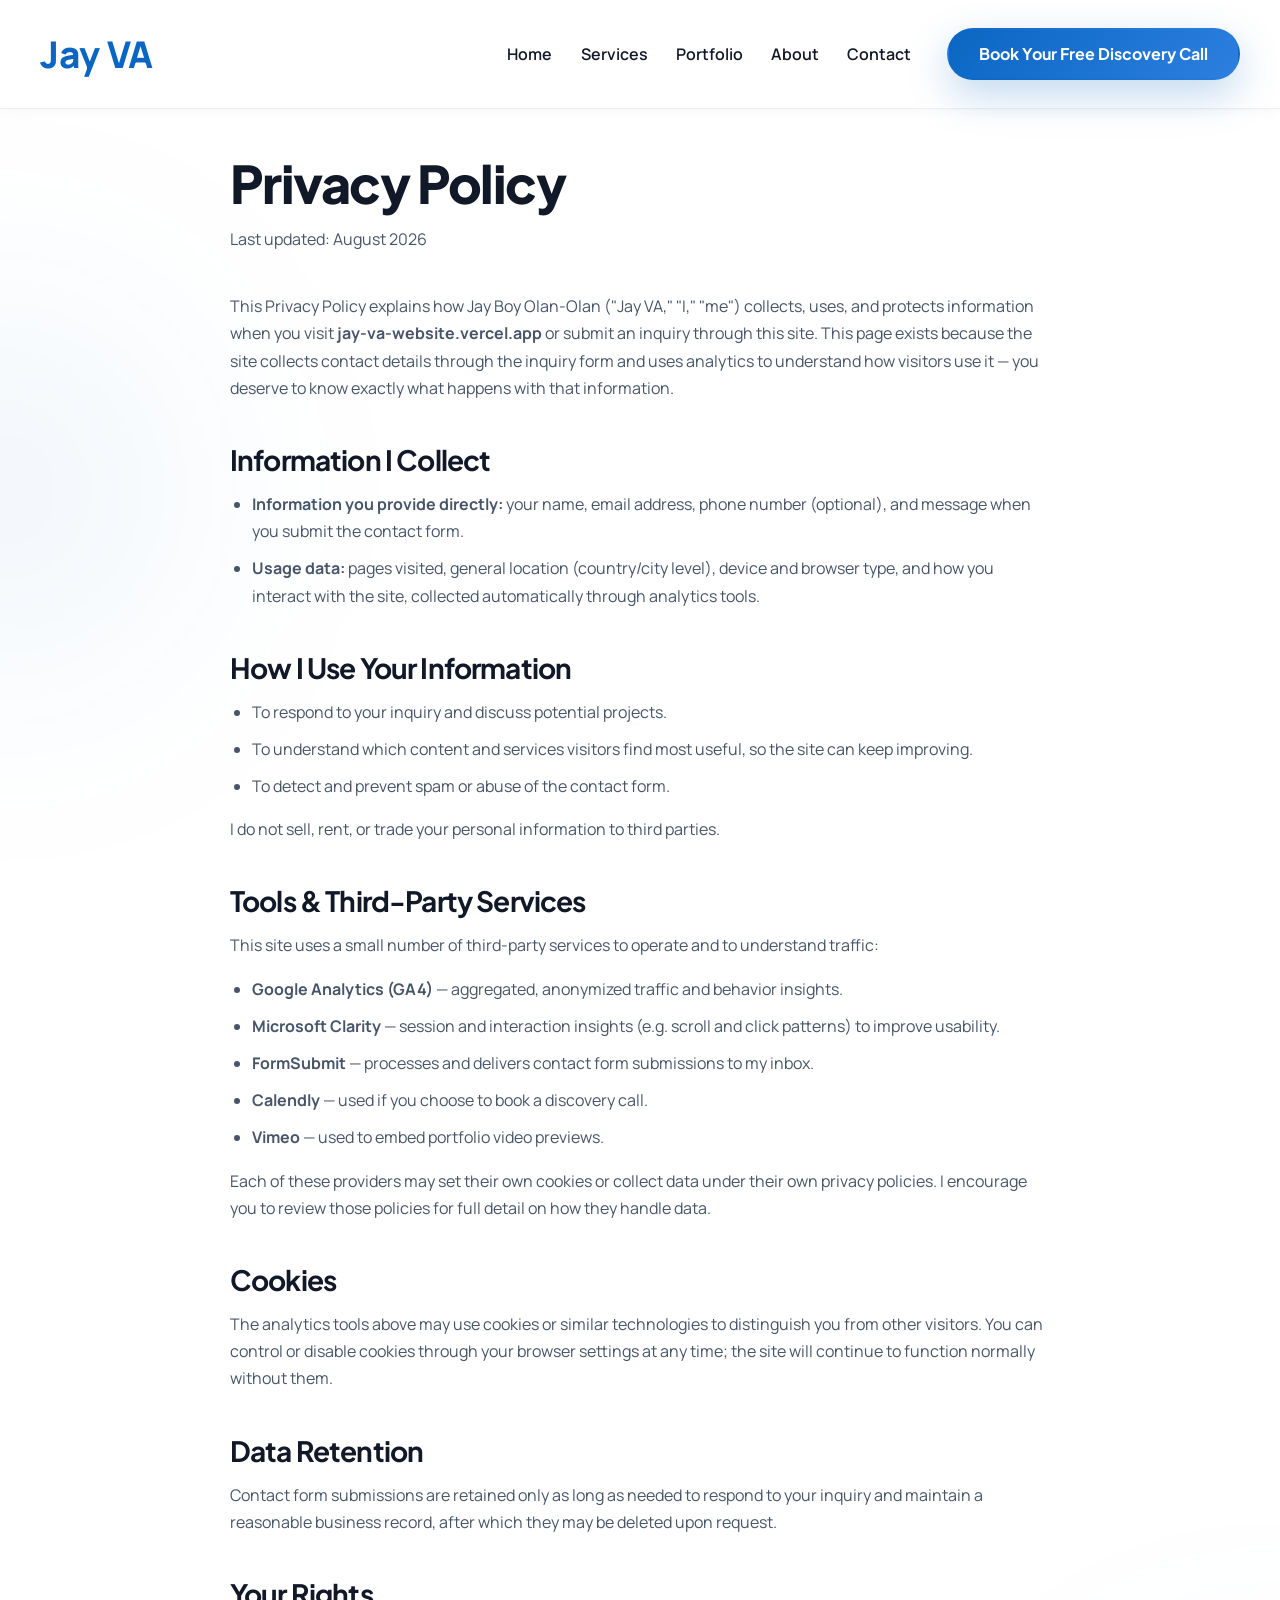
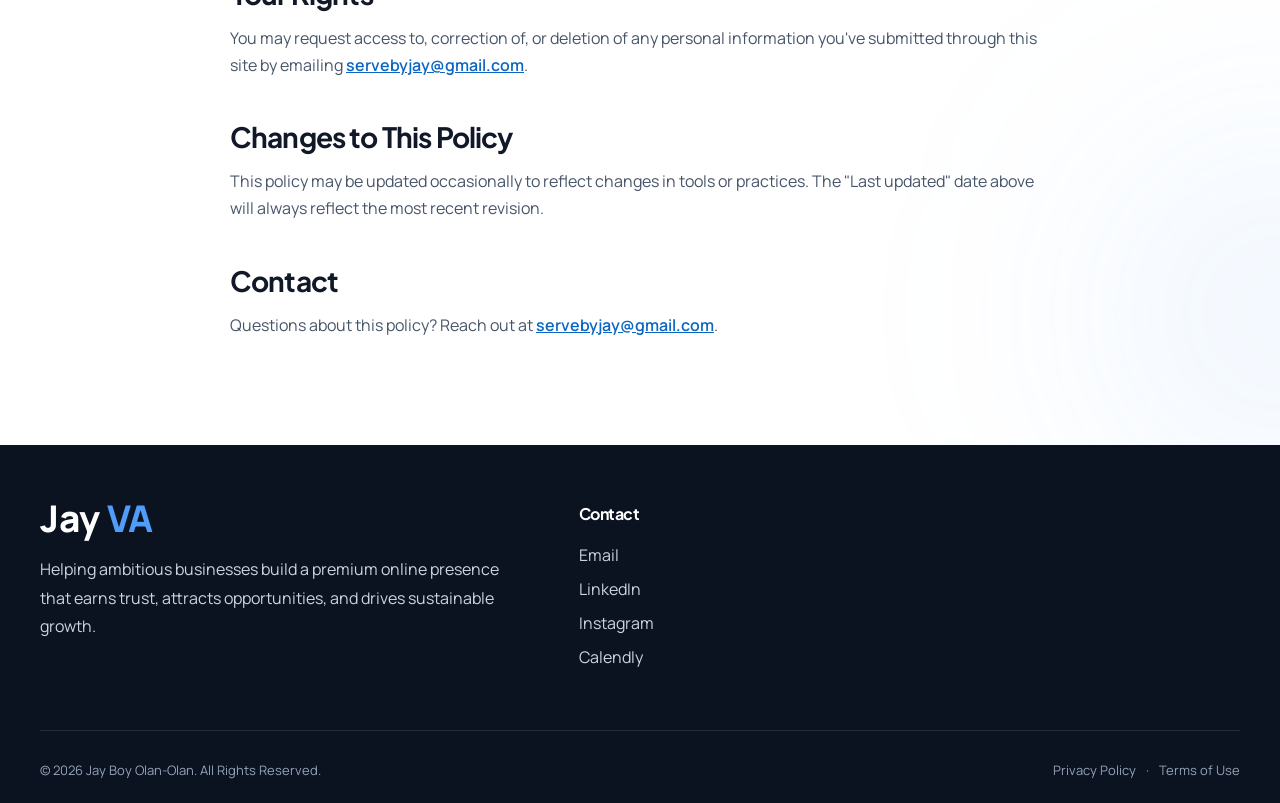
==== commit ca9aa7f8: "Update website" ====
--- a/privacy.html
+++ b/privacy.html
@@ -35,7 +35,7 @@
             <nav class="navbar" id="navbar">
 
                 <a href="index.html" class="logo">
-                    <img src="images/logo.webp" alt="Jay VA" class="logo-image" width="160" height="48" loading="eager" fetchpriority="high" decoding="async" onerror="this.closest('.logo').classList.add('logo-pending')">
+                    <img src="images/logo.svg" alt="Jay VA" class="logo-image" width="136" height="48" loading="eager" fetchpriority="high" decoding="async" onerror="this.closest('.logo').classList.add('logo-pending')">
                     <span class="logo-text">Jay <span>VA</span></span>
                 </a>
 
@@ -156,7 +156,7 @@
 
                 <div>
                     <a href="index.html" class="logo">
-                        <img src="images/logo.webp" alt="Jay VA" class="logo-image" width="160" height="48" loading="lazy" decoding="async" onerror="this.closest('.logo').classList.add('logo-pending')">
+                        <img src="images/logo-white.svg" alt="Jay VA" class="logo-image" width="136" height="48" loading="lazy" decoding="async" onerror="this.closest('.logo').classList.add('logo-pending')">
                         <span class="logo-text">Jay <span>VA</span></span>
                     </a>
                     <p>
--- a/css/style.min.css
+++ b/css/style.min.css
@@ -1 +1 @@
-*,*::before,*::after{margin:0;padding:0;box-sizing:border-box}html{width:100%;overflow-x:hidden;scroll-behavior:smooth;scroll-padding-top:90px;overscroll-behavior-y:none}body{width:100%;min-height:100vh;font-family:'Manrope',sans-serif;background:#ffffff;color:#111827;overflow-x:hidden;position:relative;-webkit-font-smoothing:antialiased;-moz-osx-font-smoothing:grayscale;text-rendering:optimizeLegibility}:root{--ease-smooth:cubic-bezier(.22,.61,.36,1)}img,picture,video,canvas,svg,iframe{display:block;max-width:100%;height:auto}h1,h2,h3,h4,h5,h6{font-family:'Plus Jakarta Sans',sans-serif;color:#111827;font-weight:700;letter-spacing:-0.03em}section[id]{scroll-margin-top:88px}body::before,body::after{content:"";position:absolute;width:500px;height:500px;border-radius:50%;filter:blur(120px);z-index:-2;pointer-events:none;animation:gradientFloat 10s ease-in-out infinite}body::before{top:10%;left:-250px;background:radial-gradient(circle,rgba(10,102,194,.10),transparent 70%)}body::after{bottom:10%;right:-250px;background:radial-gradient(circle,rgba(79,156,249,.15),transparent 70%);animation-delay:6s}@keyframes gradientFloat{0%{transform:translateY(0)}50%{transform:translateY(-40px)}100%{transform:translateY(0)}}::selection{background:#0A66C2;color:#fff}.skip-link{position:absolute;top:-60px;left:16px;background:var(--primary);color:#fff;padding:12px 20px;border-radius:10px;text-decoration:none;font-weight:700;z-index:1100;transition:top .2s ease}.skip-link:focus{top:16px}.sr-only{position:absolute;width:1px;height:1px;padding:0;margin:-1px;overflow:hidden;clip:rect(0,0,0,0);white-space:nowrap;border:0}a:focus-visible,button:focus-visible,.hamburger:focus-visible{outline:2px solid var(--primary);outline-offset:3px;border-radius:6px}:root{--primary:#0A66C2;--primary-dark:#004182;--heading:#111827;--body:#475569;--surface:#E8F2FC;--surface-strong:#DCEAFB;--border:#E5E7EB;--hover-border:#D6E9FF;--hover-shadow:rgba(10,102,194,.10);--fs-2xs:clamp(0.7rem,0.7rem + 0.08vw,0.75rem);--fs-xs:clamp(0.75rem,0.75rem + 0.1vw,0.8125rem);--fs-sm:clamp(0.8125rem,0.8125rem+ 0.1vw,0.875rem);--fs-base:clamp(0.9375rem,0.9375rem+ 0.1vw,1rem);--fs-md:clamp(1rem,1rem + 0.2vw,1.125rem);--fs-lg:clamp(1.125rem,1.125rem + 0.4vw,1.375rem);--fs-xl:clamp(1.375rem,1.375rem + 0.6vw,1.75rem);--fs-2xl:clamp(1.5rem,1.5rem + 0.8vw,2rem);--fs-section-title:clamp(1.875rem,1rem + 3vw,3.25rem);--fs-cta-title:clamp(2rem,1rem + 4vw,3.75rem);--fs-hero:clamp(2.75rem,1.25rem + 4.75vw,4.75rem);--fs-stat:clamp(2.25rem,1rem + 4vw,3.75rem);--fs-profile-name:clamp(1.5rem,1.2rem + 1vw,1.75rem);--lh-tight:1.15;--lh-snug:1.4;--lh-normal:1.7;--lh-loose:1.8;--space-1:4px;--space-2:8px;--space-3:12px;--space-4:16px;--space-5:20px;--space-6:24px;--space-8:32px;--space-10:40px;--space-12:48px;--space-16:64px;--space-20:80px;--space-24:96px}.container{width:min(1200px,calc(100% - 40px));margin:auto}.btn-primary,.btn-secondary{display:inline-flex;align-items:center;justify-content:center;gap:10px;padding:16px 30px;border-radius:999px;font-family:'Plus Jakarta Sans',sans-serif;font-weight:700;font-size:var(--fs-base);line-height:1;text-decoration:none;white-space:nowrap;cursor:pointer;border:2px solid transparent;transition:transform .3s ease,box-shadow .3s ease,background .3s ease,color .3s ease,border-color .3s ease}.btn-primary{background:linear-gradient(135deg,var(--primary),#2D7FE0);color:#fff;box-shadow:0 15px 40px rgba(10,102,194,.25)}.btn-primary:hover{transform:translateY(-4px);box-shadow:0 20px 50px rgba(10,102,194,.35)}.btn-primary:active{transform:translateY(-1px);box-shadow:0 10px 25px rgba(10,102,194,.3)}.btn-secondary{background:#fff;color:var(--primary);border-color:var(--border)}.btn-secondary:hover{border-color:var(--primary);background:#eef5ff;transform:translateY(-4px);box-shadow:0 15px 30px rgba(10,102,194,.12)}.btn-secondary:active{transform:translateY(-1px)}.btn-primary:focus-visible,.btn-secondary:focus-visible{outline:3px solid rgba(10,102,194,.45);outline-offset:3px}@media(max-width:520px){.btn-primary,.btn-secondary{width:100%}}@media(prefers-reduced-motion:reduce){.btn-primary:hover,.btn-secondary:hover,.btn-primary:active,.btn-secondary:active{transform:none}}@media(prefers-reduced-motion:reduce){html{scroll-behavior:auto}.floating-cta{animation:none}}.header{position:fixed;top:0;left:0;width:100%;z-index:1000;backdrop-filter:blur(2px);-webkit-backdrop-filter:blur(2px);background:rgba(255,255,255,.1);border-bottom:1px solid rgba(0,0,0,0);transition:background .35s ease,backdrop-filter .35s ease,border-color .35s ease,box-shadow .35s ease}.header.scrolled{background:rgba(255,255,255,.6);backdrop-filter:blur(20px) saturate(180%);-webkit-backdrop-filter:blur(20px) saturate(180%);border-bottom:1px solid rgba(255,255,255,.5);box-shadow:0 12px 40px rgba(10,102,194,.10)}.navbar{height:80px;display:flex;align-items:center;justify-content:space-between;gap:30px}.logo{text-decoration:none;font-size:var(--fs-xl);font-weight:900;color:var(--heading);white-space:nowrap;flex-shrink:0;display:inline-flex;align-items:center}.logo span{color:var(--primary)}.logo-image{display:block;height:1em;width:auto}.logo-text{display:none}.logo.logo-pending .logo-image{display:none}.logo.logo-pending .logo-text{display:inline-block}.nav-links{display:flex;align-items:center;justify-content:center;gap:2rem;list-style:none;margin-left:auto}.nav-links li{list-style:none}.nav-links a{position:relative;text-decoration:none;color:var(--heading);font-weight:600;transition:.3s}.nav-links a::after{content:"";position:absolute;left:0;bottom:-6px;width:0;height:2px;background:var(--primary);transition:.35s}.nav-links a:hover{color:var(--primary)}.nav-links a:hover::after{width:100%}.navbar .btn-primary{margin-left:12px}.hamburger{display:none;position:relative;width:48px;height:48px;border:none;background:transparent;cursor:pointer;flex-shrink:0;z-index:1200}.hamburger span{position:absolute;left:50%;width:24px;height:2px;background:#111827;border-radius:999px;transform-origin:center;transition:transform .3s cubic-bezier(.4,0,.2,1),opacity .25s ease}.hamburger span:nth-child(1){transform:translate(-50%,-8px)}.hamburger span:nth-child(2){transform:translate(-50%,0)}.hamburger span:nth-child(3){transform:translate(-50%,8px)}.hamburger.active span:nth-child(1){transform:translate(-50%,0)}.hamburger.active span:nth-child(2){opacity:0}.hamburger.active span:nth-child(3){transform:translate(-50%,0)}@media(max-width:992px){.navbar{height:72px}.navbar .btn-primary{display:none}.hamburger{display:block}.nav-links{position:fixed;top:72px;left:0;right:0;width:100%;background:rgba(255,255,255,.88);backdrop-filter:blur(18px) saturate(160%);-webkit-backdrop-filter:blur(18px) saturate(160%);display:flex;flex-direction:column;align-items:center;justify-content:flex-start;gap:0;overflow:hidden;max-height:0;opacity:0;transform:translateY(-6px);pointer-events:none;transition:max-height .4s cubic-bezier(.4,0,.2,1),opacity .3s ease,transform .3s ease;box-shadow:0 20px 40px rgba(0,0,0,.08)}.nav-links.active{max-height:420px;opacity:1;transform:translateY(0);pointer-events:auto}.nav-links li{width:100%}.nav-links a{display:block;width:100%;padding:18px;text-align:center;border-bottom:1px solid #eee}}.hero{position:relative;min-height:min(94vh,820px);min-height:min(94svh,820px);display:flex;align-items:center;padding:128px 0 72px;overflow:hidden;background:radial-gradient(ellipse 60% 50% at 50% 0%,rgba(10,102,194,.05),transparent 60%),#fff}.hero::before{content:"";position:absolute;width:820px;height:820px;background:rgba(10,102,194,.08);border-radius:50%;filter:blur(150px);top:-320px;right:-280px;z-index:-1;animation:heroFloat1 14s ease-in-out infinite}.hero::after{content:"";position:absolute;width:600px;height:600px;background:rgba(79,156,249,.07);border-radius:50%;filter:blur(130px);bottom:-300px;left:-260px;z-index:-1;animation:heroFloat2 16s ease-in-out infinite}@keyframes heroFloat1{0%{transform:translateY(0) scale(1)}50%{transform:translateY(-24px) scale(1.03)}100%{transform:translateY(0) scale(1)}}@keyframes heroFloat2{0%{transform:translateY(0) scale(1)}50%{transform:translateY(18px) scale(1.03)}100%{transform:translateY(0) scale(1)}}.hero-grid{display:flex;justify-content:center}.hero-content{display:flex;flex-direction:column;align-items:center;text-align:center;max-width:1040px}.hero-content h1,.hero-content p{margin-left:auto;margin-right:auto}.hero-buttons{justify-content:center}.hero-tag{display:inline-flex;align-items:center;gap:10px;padding:10px 18px;border-radius:999px;background:#eef5ff;border:1px solid rgba(10,102,194,.15);color:var(--primary);font-weight:700;letter-spacing:.08em;font-size:var(--fs-xs);text-transform:uppercase;margin-bottom:48px;animation:heroFadeUp .7s cubic-bezier(.22,.61,.36,1) both}.hero-content h1{font-family:'Plus Jakarta Sans',sans-serif;font-size:var(--fs-hero);font-weight:800;line-height:1.16;letter-spacing:-0.04em;max-width:980px;margin-bottom:22px;text-wrap:balance;animation:heroFadeUp .7s .08s cubic-bezier(.22,.61,.36,1) both}.hero-content p{color:var(--body);font-size:var(--fs-md);line-height:1.85;max-width:760px;margin-bottom:60px;text-wrap:balance;animation:heroFadeUp .7s .16s cubic-bezier(.22,.61,.36,1) both}.hero-buttons{display:flex;flex-wrap:wrap;gap:1rem;animation:heroFadeUp .7s .24s cubic-bezier(.22,.61,.36,1) both}.hero-buttons .btn-primary,.hero-buttons .btn-secondary,.about-buttons .btn-primary,.about-buttons .btn-secondary{padding:14px 24px}@media(min-width:769px){.hero-buttons,.about-buttons{flex-wrap:nowrap}}@keyframes heroFadeUp{from{opacity:0;transform:translateY(14px)}to{opacity:1;transform:translateY(0)}}@media (prefers-reduced-motion:reduce){.hero-tag,.hero-content h1,.hero-content p,.hero-buttons{animation:none}}@media (max-width:992px){.hero{padding:110px 0 56px;min-height:auto}}.icon-svg{width:1em;height:1em;fill:currentColor;display:inline-block;vertical-align:-0.125em}@keyframes icon-spin{100%{transform:rotate(360deg)}}.icon-spin{animation:icon-spin 1s linear infinite}@media (prefers-reduced-motion:reduce){.hero::before,.hero::after{animation:none}}.hero-image{border:3px solid #fff;box-shadow:0 30px 70px rgba(0,0,0,.15)}.section-heading{text-align:center;max-width:700px;margin:0 auto 36px}.section-heading span{display:inline-block;color:var(--primary);font-weight:800;font-size:var(--fs-xs);letter-spacing:.14em;text-transform:uppercase;margin-bottom:10px}.section-heading h2{font-size:var(--fs-section-title);font-weight:800;line-height:1.05;letter-spacing:-0.035em;margin:6px 0 14px}.section-heading p{color:var(--body);font-size:var(--fs-md);line-height:var(--lh-snug)}.advantage-card:hover{transform:translateY(-10px);border-color:var(--hover-border);box-shadow:0 25px 50px var(--hover-shadow)}.services{padding:58px 0;background:#fff}.services-wrapper{max-width:1000px;margin:auto;display:grid;grid-template-columns:1fr;gap:34px 48px;counter-reset:service-count;background:#fff}@media(min-width:640px){.services-wrapper{grid-template-columns:repeat(2,1fr);gap:40px 60px}}.service-item{position:relative;padding:0;counter-increment:service-count;background:transparent;transition:transform .3s ease}.service-item::before{content:counter(service-count,decimal-leading-zero);display:block;font-family:'Plus Jakarta Sans',sans-serif;font-size:1.5rem;font-weight:800;color:var(--primary);letter-spacing:-0.02em;margin-bottom:12px}.service-title{display:flex;align-items:center;gap:16px;margin-bottom:14px}.service-title h3{font-family:'Plus Jakarta Sans',sans-serif;font-size:var(--fs-md);font-weight:700;color:var(--heading);letter-spacing:-0.01em;transition:color .3s ease}.service-item:hover .service-title h3{color:var(--primary)}.service-content p{color:var(--body);line-height:1.8}.service-content ul{list-style:none;display:grid;gap:12px;margin-top:16px}.service-content li{position:relative;padding-left:24px;color:var(--body);line-height:1.7}.service-content li::before{content:"✓";position:absolute;left:0;top:0;color:var(--primary);font-weight:700}@media(min-width:577px){.services{padding:76px 0}}@media(min-width:993px){.services{padding:104px 0}.service-item::before{font-size:1.75rem}}@media(prefers-reduced-motion:reduce){.service-item{transition:none}}.process{padding:58px 0;background:#fff;transition-delay:.2s}.process-grid{display:grid;grid-template-columns:1fr;gap:14px}.process-card{position:relative;padding:18px 20px 18px 20px;border-left:2px solid var(--border);border-radius:0 12px 12px 0;transition:transform .3s ease,box-shadow .3s ease,border-color .3s ease,background-color .3s ease}@media(hover:hover) and (pointer:fine){.process-card:hover{border-color:var(--primary);background-color:var(--surface);transform:translateY(-4px);box-shadow:0 20px 40px var(--hover-shadow)}}.process-number{font-size:1.875rem;font-weight:800;color:var(--primary);margin-bottom:8px}.process-card h3{margin-bottom:15px}.process-card p{color:var(--body);line-height:1.8}.portfolio{padding:var(--space-20) 0;background:var(--surface);border-top:1px solid rgba(10,102,194,.10);transition-delay:.25s}.portfolio-service{position:relative;background:#fff;border:none;border-radius:24px;margin-bottom:16px;overflow:hidden;box-shadow:0 4px 24px rgba(15,23,42,.06)}.portfolio-service:last-child{margin-bottom:0}.portfolio-service-header{display:flex;flex-direction:column;gap:8px;padding:22px}.portfolio-service-header h3{font-size:var(--fs-md);margin-bottom:6px}.portfolio-service-header p{color:var(--body);font-size:var(--fs-base);line-height:1.7}.portfolio-projects{display:grid;grid-template-rows:1fr}.portfolio-projects-inner{border-top:1px solid var(--border)}.project-content{padding:24px 28px 28px}.project-content > span{color:var(--primary);font-weight:700;font-size:var(--fs-xs);letter-spacing:.5px;text-transform:uppercase}.project-content h4{font-family:'Plus Jakarta Sans',sans-serif;font-size:var(--fs-base);margin:10px 0 12px}.project-content > p{color:var(--body);line-height:1.8;margin-bottom:18px}.portfolio-video-grid{display:grid;gap:24px;grid-template-columns:1fr;padding:0}.video-showcase{background:#fff;border-top:1px solid var(--border);overflow:hidden;display:flex;flex-direction:column}.video-media{position:relative;aspect-ratio:16 / 9;overflow:hidden;background:#0b1220}.portfolio-video{width:100%;height:100%;object-fit:cover;display:block}.video-media::after{content:"";position:absolute;inset:0;background:linear-gradient(to top,rgba(11,18,32,.28),transparent 45%);pointer-events:none}.media-badge{position:absolute;top:16px;left:16px;z-index:2;background:rgba(255,255,255,.92);color:var(--primary);border:1px solid rgba(255,255,255,.5);padding:8px 14px;border-radius:999px;font-size:var(--fs-2xs);font-weight:700;backdrop-filter:blur(10px)}.video-showcase .project-content{padding:24px 28px 28px}@media(min-width:993px){.portfolio-video-grid{grid-template-columns:repeat(2,minmax(0,1fr))}.video-showcase--featured{grid-column:1 / -1}}.deliverables{margin-top:24px}.deliverables h5,.project-highlights h5{font-size:var(--fs-sm);margin-bottom:14px;color:var(--heading)}.deliverables ul{padding-left:20px}.deliverables li{margin-bottom:10px;line-height:1.7;color:var(--body)}.project-highlights{margin-top:28px}.highlight-tags{display:flex;flex-wrap:wrap;gap:8px}.highlight-tags span{background:var(--surface);border:1px solid var(--border);padding:7px 13px;border-radius:999px;font-size:var(--fs-2xs);font-weight:600}.graphic-highlights h5,.video-highlights h5,.photo-highlights h5,.social-highlights h5{font-size:var(--fs-sm);margin-bottom:12px}.site-project-grid{display:grid;gap:24px;grid-template-columns:1fr}.site-project-card{position:relative;background:#fff;border:1px solid var(--border);border-radius:20px;overflow:hidden;display:flex;flex-direction:column}.site-project-top{position:relative;padding:32px 28px 8px}.media-badge--static{position:static;display:inline-flex;margin-top:20px;margin-bottom:16px;backdrop-filter:none;background:var(--surface);border-color:var(--border)}.site-project-category{display:block;color:var(--primary);font-weight:700;font-size:var(--fs-xs);letter-spacing:.5px;text-transform:uppercase;margin-bottom:10px}.site-project-title-row{display:flex;align-items:center;justify-content:flex-start;flex-wrap:wrap;gap:12px 16px;margin-bottom:14px}.site-project-top h4{font-family:'Plus Jakarta Sans',sans-serif;font-size:var(--fs-lg,var(--fs-base));margin:0}.site-project-title-row .site-visit-btn{flex-shrink:0}.site-project-top > p{color:var(--body);line-height:1.8;margin-bottom:22px}.site-visit-btn{padding:8px 14px;font-size:var(--fs-xs);gap:6px}.site-project-bottom{padding:24px 28px 32px;border-top:1px solid var(--border)}.site-project-bottom .deliverables{margin-top:8px}@media(min-width:769px){.site-project-bottom{display:grid;grid-template-columns:1.2fr 1fr;gap:40px;align-items:start}.site-project-bottom .deliverables,.site-project-bottom .project-highlights{margin-top:0}}@media(min-width:993px){.site-project-top,.site-project-bottom{padding-left:36px;padding-right:36px}}.social-showcase{border-top:1px solid var(--border)}.social-hero-grid{display:grid;grid-template-columns:repeat(2,minmax(0,1fr));gap:14px;padding:22px;border-top:1px solid var(--border)}@media(max-width:576px){.social-hero-grid{grid-template-columns:1fr;gap:10px}}.social-hero{border-radius:18px;overflow:hidden;background:#fff}.social-hero img{width:100%;aspect-ratio:4/3;display:block;object-fit:contain;background:#fff;padding:4px}.social-content,.social-highlights{padding:22px}.social-highlights{padding:16px 22px;border-top:1px solid var(--border)}.social-content{text-align:center}.social-content span{display:inline-block;color:var(--primary);font-size:var(--fs-xs);font-weight:700;text-transform:uppercase;letter-spacing:.5px}.social-content h4{margin:12px 0;font-size:var(--fs-base)}.social-content p{color:var(--body);line-height:1.8;max-width:640px;margin-left:auto;margin-right:auto}.social-highlights h5{margin-bottom:18px}.result-stats{display:flex;flex-wrap:wrap;gap:32px;margin-top:28px;padding-top:24px;border-top:1px solid var(--border)}.stat-item{display:flex;flex-direction:column;gap:6px;padding-right:32px;border-right:1px solid var(--border);opacity:0;transform:translateY(14px);animation:statFadeIn 0.6s ease forwards;transition:transform 0.35s ease}.stat-item:nth-child(1){animation-delay:0.05s}.stat-item:nth-child(2){animation-delay:0.2s}.stat-item:nth-child(3){animation-delay:0.35s}.stat-item:last-child{border-right:none;padding-right:0}.stat-item:hover{transform:translateY(-6px)}.stat-number{font-size:var(--fs-stat);font-weight:800;line-height:1;letter-spacing:-0.02em;color:var(--accent,#111);transition:color 0.35s ease,text-shadow 0.35s ease}.stat-item:hover .stat-number{color:var(--accent-hover,#022acb);text-shadow:0 8px 24px rgba(0,0,0,0.12)}.stat-label{font-size:var(--fs-sm);font-weight:500;color:var(--muted,#666);letter-spacing:0.03em;text-transform:uppercase;position:relative}.stat-label::after{content:"";display:block;width:0%;height:2px;margin-top:6px;background:var(--accent-hover,#0241c8);transition:width 0.4s ease}.stat-item:hover .stat-label::after{width:100%}@keyframes statFadeIn{from{opacity:0;transform:translateY(14px)}to{opacity:1;transform:translateY(0)}}@media (max-width:640px){.result-stats{gap:20px 28px}.stat-item{border-right:none;padding-right:0;min-width:45%}}.graphic-gallery,.graphic-services,.graphic-highlights{padding:22px}.graphic-highlights{padding:16px 22px}.graphic-services,.graphic-highlights{border-top:1px solid var(--border)}.graphic-gallery h5,.graphic-services h5,.graphic-highlights h5{margin-bottom:18px}.niche-row{margin-bottom:36px}.niche-row:last-child{margin-bottom:0}.niche-row-header{margin-bottom:16px}.niche-row-header h4{color:var(--heading);font-family:'Plus Jakarta Sans',sans-serif;font-size:var(--fs-base);font-weight:800;margin-bottom:4px}.niche-row-header p{color:var(--body);font-size:var(--fs-xs);line-height:1.6;max-width:640px}.niche-grid{display:grid;grid-template-columns:repeat(4,minmax(0,1fr));gap:18px}.niche-row--center .niche-row-header{text-align:center}.niche-row--center .niche-row-header p{margin-left:auto;margin-right:auto}.niche-row--center .niche-grid{justify-content:center}.niche-grid-item{position:relative;width:100%;aspect-ratio:2/3;border-radius:16px;overflow:hidden;background:var(--surface);border:1px solid var(--border)}.niche-grid-item img{width:100%;height:100%;display:block;object-fit:cover}.niche-grid-item.media-pending img{display:none}.media-pending-label{display:none}.niche-grid-item.media-pending .media-pending-label{display:flex;align-items:center;justify-content:center;text-align:center;position:absolute;inset:0;padding:10px;border:1.5px dashed var(--border);border-radius:16px;background:var(--surface);color:var(--body);font-size:var(--fs-2xs);font-weight:600}.landscape-row{margin-top:36px}.landscape-card{position:relative;width:100%;aspect-ratio:16/9;border-radius:16px;overflow:hidden;background:var(--surface);border:1px solid var(--border)}.landscape-card img{width:100%;height:100%;display:block;object-fit:cover}.landscape-card.media-pending img{display:none}.landscape-card.media-pending .media-pending-label{display:flex;align-items:center;justify-content:center;text-align:center;position:absolute;inset:0;padding:10px;border:1.5px dashed var(--border);border-radius:16px;background:var(--surface);color:var(--body);font-size:var(--fs-2xs);font-weight:600}.graphic-services ul{display:grid;gap:12px;padding-left:18px}.graphic-services li{color:var(--body);line-height:1.7}@media (max-width:768px){.niche-grid{grid-template-columns:repeat(2,minmax(0,1fr));gap:12px}.niche-row{margin-bottom:32px}.niche-row-header{margin-bottom:16px}}.video-gallery,.video-highlights{padding:22px}.video-highlights{padding:16px 22px;border-top:1px solid var(--border)}.video-gallery h5,.video-highlights h5{margin-bottom:18px}.portrait-video-grid{display:grid;grid-template-columns:repeat(4,minmax(0,1fr));gap:14px}.portrait-video-card{position:relative;width:100%;aspect-ratio:9/16;border-radius:18px;overflow:hidden;background:#0b1220;border:1px solid var(--border)}.portrait-video-card video{width:100%;height:100%;display:block;object-fit:cover;background:#0b1220}.portrait-video-card iframe{position:absolute;inset:0;width:100%;height:100%;border:0;display:block}.portrait-video-card.media-pending{display:flex;align-items:center;justify-content:center;border:1.5px dashed var(--border);background:var(--surface)}.portrait-video-card.media-pending video,.portrait-video-card.media-pending iframe{display:none}.portrait-video-card .media-pending-label{display:none;text-align:center;padding:10px;color:var(--body);font-size:var(--fs-2xs);font-weight:600}.portrait-video-card.media-pending .media-pending-label{display:flex;flex-direction:column;align-items:center;gap:8px}.portrait-video-card.media-pending .icon-svg{color:var(--primary);opacity:.6}@media (max-width:768px){.video-gallery,.video-highlights{padding:18px}.portrait-video-grid{grid-template-columns:repeat(2,minmax(0,1fr));gap:8px}}.photo-gallery,.photo-highlights{padding:22px}.photo-highlights{padding:16px 22px;border-top:1px solid var(--border)}.photo-gallery h5,.photo-highlights h5{margin-bottom:18px}.photo-grid{display:grid;grid-template-columns:repeat(2,minmax(0,1fr));gap:var(--space-4);max-width:none;width:100%}@media(max-width:576px){.photo-grid{grid-template-columns:1fr;max-width:none}}.photo-card{position:relative;margin:0;overflow:hidden;border-radius:18px;cursor:zoom-in;isolation:isolate;background:var(--surface)}.photo-card img{display:block;width:100%;aspect-ratio:4/3;height:auto;object-fit:contain;background:var(--surface)}.photo-zoom-btn{position:absolute;bottom:14px;right:14px;width:44px;height:44px;border:none;border-radius:50%;background:rgba(0,0,0,0.55);display:flex;align-items:center;justify-content:center;cursor:zoom-in;opacity:1}.zoom-icon{width:16px;height:16px;border:2px solid #fff;border-radius:50%;position:relative}.zoom-icon::after{content:"";position:absolute;right:-6px;bottom:-6px;width:6px;height:2px;background:#fff;transform:rotate(45deg)}.photo-lightbox{position:fixed;inset:0;background:rgba(0,0,0,0.9);display:flex;align-items:center;justify-content:center;padding:40px;opacity:0;visibility:hidden;transition:opacity 0.3s ease;z-index:1000;cursor:zoom-out}.photo-lightbox.is-active{opacity:1;visibility:visible}.photo-lightbox-img{max-width:90vw;max-height:90vh;border-radius:8px;transform:scale(0.92);transition:transform 0.3s ease;cursor:zoom-out}.photo-lightbox.is-active .photo-lightbox-img{transform:scale(1)}.photo-lightbox-close{position:absolute;top:24px;right:24px;width:44px;height:44px;border:none;border-radius:50%;background:rgba(255,255,255,0.1);color:#fff;font-size:24px;line-height:1;cursor:zoom-out;display:flex;align-items:center;justify-content:center;transition:background 0.25s ease}.photo-lightbox-close:hover{background:rgba(255,255,255,0.25)}.about{padding:58px 0;background:#fff;transition-delay:.3s}.about-grid{display:grid;grid-template-columns:1fr;gap:40px;align-items:center}.image-wrapper{position:relative}.image-wrapper img{width:100%;aspect-ratio:490/613;object-fit:cover;border-radius:28px;display:block;box-shadow:0 30px 80px rgba(0,0,0,.10)}.about-content span{display:inline-block;color:var(--primary);font-size:var(--fs-xs);font-weight:800;letter-spacing:.14em;text-transform:uppercase;margin-bottom:10px}.about-content h2{font-size:var(--fs-section-title);font-weight:800;margin:6px 0 14px;line-height:1.08;letter-spacing:-0.035em}.about-content p{color:var(--body);margin-bottom:20px;line-height:1.9}.about-buttons{display:flex;flex-wrap:wrap;align-items:center;gap:1rem}.feature{background:#fff;border:1px solid var(--border);border-radius:16px;padding:18px 24px;display:flex;align-items:center;justify-content:center;gap:12px;text-align:center;font-weight:600;min-height:70px;transition:.3s ease}.feature:hover{transform:translateY(-4px);border-color:var(--hover-border);box-shadow:0 15px 30px var(--hover-shadow)}.tools{padding:58px 0;background:var(--surface);border-top:1px solid rgba(10,102,194,.10)}.tools-groups{max-width:1000px;margin:auto;display:flex;flex-direction:column;align-items:center;gap:40px}.tools-group{width:100%;display:flex;flex-direction:column;align-items:center}.tools-group-title{font-family:'Plus Jakarta Sans',sans-serif;font-size:var(--fs-sm);font-weight:800;letter-spacing:.06em;text-transform:uppercase;color:var(--primary);margin-bottom:16px;text-align:center;width:100%}.tools-grid{display:flex;flex-wrap:wrap;justify-content:center;gap:10px;width:100%}.tool-card{position:relative;overflow:hidden;background:white;border:1px solid var(--border);border-radius:14px;padding:12px 8px;text-align:center;display:flex;flex-direction:column;align-items:center;justify-content:center;gap:10px;flex:0 0 84px;transition:transform .35s ease,border-color .35s ease,box-shadow .35s ease;opacity:0;transform:translateY(24px) scale(.95)}.tool-card img{width:26px;height:26px}.tools.active .tool-card{animation:toolIn .6s cubic-bezier(.16,1,.3,1) forwards}@keyframes toolIn{to{opacity:1;transform:translateY(0) scale(1)}}.tools.active .tool-card:nth-child(1){animation-delay:.02s}.tools.active .tool-card:nth-child(2){animation-delay:.06s}.tools.active .tool-card:nth-child(3){animation-delay:.10s}.tools.active .tool-card:nth-child(4){animation-delay:.14s}.tools.active .tool-card:nth-child(5){animation-delay:.18s}.tool-card::before{content:"";position:absolute;inset:0;background:radial-gradient(circle at 50% 0%,rgba(10,102,194,.10),transparent 70%);opacity:0;transition:opacity .35s ease}.tool-card:hover::before{opacity:1}.tool-card img,.tool-card span{position:relative;z-index:1}.tool-card:hover{transform:translateY(-10px);border-color:var(--hover-border);box-shadow:0 25px 50px var(--hover-shadow)}.tool-card img{width:30px;height:30px;object-fit:contain;transition:transform .35s ease}.tool-card img:not([src]),.tool-card img.broken{display:none}.tool-card:hover img{transform:scale(1.15) rotate(-4deg)}.tool-card span{display:block;font-weight:700;color:var(--heading);transition:color .3s ease;font-size:var(--fs-xs)}.tool-card:hover span{color:var(--primary)}@media(prefers-reduced-motion:reduce){.tool-card{opacity:1;transform:none;animation:none !important}}.results{padding:58px 0;background:var(--surface);border-top:1px solid rgba(10,102,194,.10);transition-delay:.4s}.advantages{padding:58px 0;background:var(--surface);border-top:1px solid rgba(10,102,194,.10);transition-delay:.45s}.advantages-grid{display:grid;grid-template-columns:1fr;gap:16px}.advantage-card{background:white;border:1px solid var(--border);border-radius:18px;padding:24px;transition:.35s ease}.advantage-icon{font-size:var(--fs-xl);margin-bottom:14px}.advantage-icon img{width:1.625rem;height:1.625rem;object-fit:contain}.advantage-card h3{font-size:var(--fs-md);margin-bottom:10px}.advantage-card p{color:var(--body);font-size:var(--fs-sm);line-height:1.7}.client-fit .advantage-card h3{margin-bottom:0}.cta{padding:58px 0 34px;transition-delay:.5s}.cta-box{background:linear-gradient(135deg,#0A66C2,#004182);color:white;text-align:center;padding:60px 28px;border-radius:32px;position:relative;overflow:hidden}.cta-box span{opacity:.95;font-weight:700;letter-spacing:1px;font-size:var(--fs-sm)}.cta-box h2{color:white;font-size:var(--fs-cta-title);margin:20px 0}.cta-box p{max-width:700px;margin:auto;opacity:.95;line-height:1.8}.cta-availability{display:inline-flex;align-items:center;gap:10px;margin:22px auto 0;padding:10px 20px;background:rgba(255,255,255,.12);border:1px solid rgba(255,255,255,.25);border-radius:999px;font-weight:700;font-size:var(--fs-sm);opacity:1;max-width:max-content}.availability-dot{width:8px;height:8px;border-radius:50%;background:#3DDC84;box-shadow:0 0 0 0 rgba(61,220,132,.6);animation:availability-pulse 2s infinite;flex-shrink:0}@keyframes availability-pulse{0%{box-shadow:0 0 0 0 rgba(61,220,132,.55)}70%{box-shadow:0 0 0 8px rgba(61,220,132,0)}100%{box-shadow:0 0 0 0 rgba(61,220,132,0)}}@media(prefers-reduced-motion:reduce){.availability-dot{animation:none}}.cta-buttons{margin-top:32px;display:flex;justify-content:center;gap:16px;flex-wrap:wrap}.btn-light{background:white;color:#0A66C2;text-decoration:none;padding:16px 32px;border-radius:999px;font-weight:700;transition:.3s ease;display:inline-flex}.btn-light:hover{transform:translateY(-3px);box-shadow:0 15px 30px rgba(0,0,0,.15)}.btn-outline-light{border:1px solid rgba(255,255,255,.4);color:white;text-decoration:none;padding:16px 32px;border-radius:999px;font-weight:700;transition:.3s ease;display:inline-flex}.btn-outline-light:hover{background:rgba(255,255,255,.1);transform:translateY(-3px)}.cta-subnote{margin-top:18px !important;max-width:none !important;opacity:.85;font-size:var(--fs-sm)}.cta-subnote a{color:#fff;font-weight:700;text-decoration:underline;text-underline-offset:3px}.cta-subnote a:hover{opacity:.85}.faq{padding:80px 0;background:#fff}.faq-list{max-width:760px;margin:0 auto;display:flex;flex-direction:column;gap:14px}.faq-item{border:1px solid var(--border);border-radius:18px;background:var(--surface,#E8F2FC);background:#fff;overflow:hidden;transition:border-color .25s ease,box-shadow .25s ease}.faq-item:has(.faq-question[aria-expanded="true"]){border-color:var(--hover-border);box-shadow:0 10px 28px rgba(10,102,194,.08)}.faq-question{width:100%;display:flex;align-items:center;justify-content:space-between;gap:16px;padding:20px 24px;background:none;border:0;cursor:pointer;text-align:left;font-family:'Plus Jakarta Sans',sans-serif;font-weight:700;font-size:var(--fs-md);color:var(--heading)}.faq-icon{position:relative;flex-shrink:0;width:22px;height:22px;transition:transform .3s var(--ease-smooth)}.faq-icon::before,.faq-icon::after{content:"";position:absolute;top:50%;left:50%;background:var(--primary);transform:translate(-50%,-50%);transition:transform .25s ease,opacity .25s ease}.faq-icon::before{width:14px;height:2px}.faq-icon::after{width:2px;height:14px}.faq-question[aria-expanded="true"] .faq-icon::after{transform:translate(-50%,-50%) rotate(90deg);opacity:0}.faq-question[aria-expanded="true"] .faq-icon{transform:rotate(180deg)}.faq-answer{display:grid;grid-template-rows:0fr;transition:grid-template-rows .4s var(--ease-smooth);color:var(--body);font-size:var(--fs-sm);line-height:var(--lh-normal)}.faq-answer-inner{overflow:hidden;min-height:0}.faq-answer-inner p{padding:0 24px 22px;transform:translateY(-6px);opacity:0;transition:transform .3s ease .05s,opacity .3s ease .05s}.faq-answer.is-open{grid-template-rows:1fr}.faq-answer.is-open .faq-answer-inner p{transform:translateY(0);opacity:1}@media (prefers-reduced-motion:reduce){.faq-answer,.faq-answer-inner p,.faq-icon{transition:none}}@media(max-width:768px){.faq{padding:60px 0}.faq-question{padding:18px 20px;font-size:var(--fs-base)}.faq-answer-inner p{padding:0 20px 20px}}.legal-page{padding:150px 0 90px}.legal-page .container{max-width:820px}.legal-page h1{font-size:var(--fs-section-title);font-weight:800;letter-spacing:-0.03em;margin-bottom:10px}.legal-page .legal-updated{color:var(--body);font-size:var(--fs-sm);margin-bottom:40px}.legal-page h2{font-size:var(--fs-xl);margin:40px 0 14px}.legal-page p{color:var(--body);line-height:var(--lh-normal);margin-bottom:16px}.legal-page ul{padding-left:22px;margin-bottom:16px;display:grid;gap:10px}.legal-page li{color:var(--body);line-height:var(--lh-normal)}.legal-page a{color:var(--primary);font-weight:600}.footer{background:#0b1220;color:rgb(215,215,215);padding:46px 0 24px}.footer-content{display:grid;grid-template-columns:1fr 1fr;gap:36px 24px;margin-bottom:44px}.footer-content > div:first-child{grid-column:1 / -1}.footer p{color:#cbd5e1;margin-top:20px;line-height:1.8}.footer h4{margin-bottom:20px;color:white}.footer ul{list-style:none}.footer li{margin-bottom:12px}.footer a{color:#cbd5e1;text-decoration:none;transition:.25s ease}.footer a:hover{color:#4F8FE8}.footer-bottom{border-top:1px solid rgba(255,255,255,.1);padding-top:30px;display:flex;flex-direction:column;align-items:center;justify-content:space-between;gap:14px;text-align:center;color:#94a3b8}.footer-bottom > span{font-size:var(--fs-xs)}.footer-legal{display:flex;align-items:center;gap:10px;font-size:var(--fs-xs)}.footer-legal a{color:#94a3b8;text-decoration:none;transition:.25s ease}.footer-legal a:hover{color:#fff}@media(min-width:640px){.footer-bottom{flex-direction:row;text-align:left}}.floating-cta{position:fixed;right:15px;bottom:15px;display:flex;align-items:center;gap:8px;padding:10px 16px;background:linear-gradient(135deg,var(--primary),#2D7FE0);color:#fff;text-decoration:none;font-weight:700;font-size:var(--fs-xs);border-radius:999px;z-index:998;box-shadow:0 12px 30px rgba(10,102,194,.25);opacity:0;visibility:hidden;transform:translateY(12px);pointer-events:none;transition:opacity .35s ease,transform .35s ease,visibility .35s,box-shadow .35s ease,background .35s ease}.floating-cta.is-visible{opacity:1;visibility:visible;transform:translateY(0);pointer-events:auto;animation:floatCTA 4s ease-in-out infinite}.floating-cta img{width:15px;height:15px;object-fit:contain;transition:transform .35s ease}.floating-cta:hover{transform:translateY(-6px);box-shadow:0 20px 50px rgba(10,102,194,.35)}.floating-cta:hover img{transform:rotate(-8deg) scale(1.08)}@keyframes floatCTA{0%{transform:translateY(0)}50%{transform:translateY(-6px)}100%{transform:translateY(0)}}.reveal{opacity:0;transform:translateY(60px) scale(.98);transition:opacity .9s cubic-bezier(.16,1,.3,1),transform .9s cubic-bezier(.16,1,.3,1),filter .9s cubic-bezier(.16,1,.3,1);filter:blur(6px)}.reveal.active{opacity:1;transform:none;filter:blur(0)}.service-item,.portfolio-card,.advantage-card,.process-card,.testimonial-card{opacity:0;transform:translateY(24px) scale(.97)}.reveal.active .result-card,.reveal.active .problem-card,.reveal.active .service-item,.reveal.active .portfolio-card,.reveal.active .advantage-card,.reveal.active .process-card,.reveal.active .testimonial-card{animation:cardIn .6s cubic-bezier(.16,1,.3,1) forwards}@keyframes cardIn{to{opacity:1;transform:translateY(0) scale(1)}}.reveal.active .result-card:nth-child(1),.reveal.active .problem-card:nth-child(1),.reveal.active .service-item:nth-child(1),.reveal.active .portfolio-card:nth-child(1),.reveal.active .advantage-card:nth-child(1),.reveal.active .process-card:nth-child(1),.reveal.active .testimonial-card:nth-child(1){animation-delay:.05s}.reveal.active .result-card:nth-child(2),.reveal.active .problem-card:nth-child(2),.reveal.active .service-item:nth-child(2),.reveal.active .portfolio-card:nth-child(2),.reveal.active .advantage-card:nth-child(2),.reveal.active .process-card:nth-child(2),.reveal.active .testimonial-card:nth-child(2){animation-delay:.12s}.reveal.active .result-card:nth-child(3),.reveal.active .problem-card:nth-child(3),.reveal.active .service-item:nth-child(3),.reveal.active .advantage-card:nth-child(3),.reveal.active .process-card:nth-child(3),.reveal.active .testimonial-card:nth-child(3){animation-delay:.19s}.reveal.active .result-card:nth-child(4),.reveal.active .problem-card:nth-child(4),.reveal.active .service-item:nth-child(4),.reveal.active .advantage-card:nth-child(4),.reveal.active .process-card:nth-child(4){animation-delay:.26s}.reveal.active .service-item:nth-child(5){animation-delay:.33s}@media(prefers-reduced-motion:reduce){.tool-card{border-radius:16px;padding:16px 12px;gap:10px;flex:0 0 110px}.tool-card img{width:28px;height:28px}.tool-card span{font-size:var(--fs-2xs)}}@media(min-width:577px){.process-grid{grid-template-columns:1fr 1fr}.results-grid{grid-template-columns:1fr 1fr}.case-right{grid-template-columns:1fr 1fr}.about-features{grid-template-columns:1fr 1fr}.form-row{grid-template-columns:1fr 1fr;gap:20px}.contact-form-wrapper{max-width:720px}}@media(min-width:993px){section[id]{scroll-margin-top:96px}.navbar{display:grid;grid-template-columns:auto 1fr auto auto;align-items:center;gap:24px;height:80px}.logo{font-size:2.3rem}.nav-links{position:static;justify-self:center;width:auto;max-height:none;opacity:1;overflow:visible;flex-direction:row;align-items:center;gap:2rem;background:none;box-shadow:none;transition:none}.nav-links li{width:auto}.nav-links a{padding:0;border-bottom:none;font-size:var(--fs-base)}.hamburger{display:none}.navbar .btn-primary{display:inline-flex;grid-column:3;justify-self:end}.problem{padding:104px 0}.problem-grid{grid-template-columns:1fr 1fr;gap:25px}.problem-card{padding:40px;border-radius:28px}.section-heading{margin:0 auto 80px}.portfolio{padding:92px 0}.portfolio-service-header{flex-direction:row;align-items:center;justify-content:space-between;padding:36px 40px}.project-card{grid-template-columns:340px 1fr}.project-card img{height:100%}.project-content{padding:32px 36px}.about{padding:104px 0}.about-grid{grid-template-columns:minmax(280px,380px) 1fr;gap:72px;align-items:center}.image-wrapper{max-width:380px;margin:0 auto}.image-wrapper img{border-radius:32px}.about-features{gap:16px;margin:40px 0}.tools{padding:104px 0}.tools-grid{gap:16px}.tool-card{border-radius:20px;padding:24px 18px;gap:14px;flex:0 0 150px}.tool-card img{width:34px;height:34px}.tool-card span{font-size:var(--fs-sm)}.industries{padding:92px 0}.industry-tags{gap:16px}.industry-tags span{padding:14px 24px;font-size:var(--fs-base)}.case-study{padding:104px 0}.case-study-card{grid-template-columns:1fr 1.2fr;gap:60px;border-radius:32px;padding:60px}.case-left h3{font-size:var(--fs-xl)}.results{padding:104px 0}.results-grid{grid-template-columns:repeat(4,1fr);gap:25px}.result-card{padding:50px 30px;border-radius:28px}.result-card h3{margin-bottom:12px}.result-card p{font-size:var(--fs-base);line-height:1.6}.advantages{padding:104px 0}.client-fit{padding:104px 0}.advantages-grid{grid-template-columns:1fr 1fr;gap:18px}.advantage-card{border-radius:20px;padding:26px}.cta{padding:104px 0 60px}.cta-box{padding:100px 60px;border-radius:40px}.cta-box span{font-size:var(--fs-base)}.cta-buttons{margin-top:40px;gap:20px}.footer{padding:58px 0 24px}.footer-content{grid-template-columns:1.6fr 1fr 1fr;gap:50px;margin-bottom:50px}.footer-content > div:first-child{grid-column:auto}.testimonials{padding:104px 0}}@media (max-width:768px){.floating-cta{left:50%;right:auto;transform:translateX(-50%);bottom:18px;padding:9px 16px;font-size:var(--fs-xs);border-radius:50px;max-width:90%}.floating-cta img{width:14px;height:14px}}.advantage-card,.tool-card{position:relative;overflow:hidden}.advantage-card::before{content:"";position:absolute;inset:0;background:radial-gradient(circle at top right,rgba(10,102,194,.08),transparent 60%);opacity:0;transition:.35s ease}.advantage-card:hover::before{opacity:1}*{max-width:100%}@media (max-width:768px){.hero{padding:104px 0 40px;min-height:auto}.hero-tag{margin-bottom:28px}.hero-content h1{line-height:1.22;margin-bottom:16px}.hero-content p{max-width:100%;margin-bottom:32px}.hero-buttons{flex-direction:column;gap:14px}.hero-buttons .btn-primary,.hero-buttons .btn-secondary{width:100%;justify-content:center}}@media (max-width:480px){.hero-content h1{font-size:var(--fs-2xl)}}.contact{padding:58px 0;background:var(--surface);border-top:1px solid rgba(10,102,194,.10)}.contact-form-wrapper{width:100%;max-width:650px;margin:40px auto 0;padding:0}.contact-form{background:#fff;padding:28px 22px;border-radius:24px;border:1px solid rgba(10,102,194,.08);box-shadow:0 20px 60px rgba(0,0,0,.08)}.form-row{display:grid;grid-template-columns:1fr;gap:18px}.form-group{position:relative;margin-bottom:22px}.form-group input,.form-group textarea{width:100%;padding:18px 18px;font-size:var(--fs-base);border:2px solid #e7edf5;border-radius:14px;background:#fff;transition:.3s;outline:none}.form-group textarea{resize:vertical;min-height:200px}@media(min-width:993px){.form-group textarea{min-height:230px}}.form-group input:focus,.form-group textarea:focus{border-color:#0A66C2}.form-group input:focus-visible,.form-group textarea:focus-visible{box-shadow:0 0 0 4px rgba(10,102,194,.10)}.form-group label{position:absolute;left:16px;top:18px;padding:0 6px;background:#fff;color:var(--body);pointer-events:none;transition:.25s}.form-group input:focus+label,.form-group textarea:focus+label,.form-group input:not(:placeholder-shown)+label,.form-group textarea:not(:placeholder-shown)+label{top:-10px;font-size:var(--fs-2xs);color:#0A66C2;font-weight:700}.form-note{margin-top:20px;display:flex;justify-content:center;align-items:center;gap:8px;font-size:var(--fs-sm);color:var(--body);text-align:center}.form-note .icon-svg{color:#0A66C2}.form-submit{position:relative;width:100%;min-height:58px;display:flex;justify-content:center;align-items:center;overflow:hidden}.form-submit .btn-text,.form-submit .btn-loading{display:flex;justify-content:center;align-items:center;gap:10px}.form-submit .btn-loading{display:none}.form-submit.loading .btn-text{display:none}.form-submit.loading .btn-loading{display:flex}.form-submit:disabled{opacity:.55;cursor:not-allowed;box-shadow:none}.form-submit:disabled:hover{transform:none;box-shadow:none}#confetti-canvas{position:fixed;inset:0;width:100%;height:100%;z-index:10000;pointer-events:none}.success-modal{position:fixed;inset:0;display:none;justify-content:center;align-items:center;background:rgba(0,0,0,.6);z-index:9999}.success-modal.show{display:flex}.success-card{width:min(90%,500px);background:#fff;padding:50px 32px;border-radius:28px;text-align:center;transform:scale(.8);transition:.35s ease;box-shadow:0 35px 80px rgba(0,0,0,.25)}.success-modal.show .success-card{transform:scale(1)}.success-icon{width:90px;height:90px;margin:auto auto 25px;border-radius:50%;display:grid;place-items:center;background:linear-gradient(135deg,#0A66C2,#4f8fe8);color:#fff;font-size:3rem}.success-card h3{font-size:var(--fs-xl);margin-bottom:18px}.success-card p{color:var(--body);line-height:1.8}.success-card button{margin-top:35px;border:none;background:#0A66C2;color:#fff;padding:15px 40px;border-radius:12px;cursor:pointer;font-weight:600;transition:.3s}.success-card button:hover{transform:translateY(-3px);background:#084f98}.footer-socials{margin-top:20px;display:flex;align-items:center;gap:14px;flex-wrap:wrap}.social-icons{display:flex;justify-content:flex-start;align-items:center;gap:10px;flex-wrap:wrap}.social-icons a{width:34px;height:34px;display:flex;justify-content:center;align-items:center;background:#fff;border:1px solid var(--border);border-radius:50%;transition:.3s ease;overflow:hidden;flex-shrink:0}.social-icons img{width:15px;height:15px;object-fit:contain;transition:.3s ease}.social-icons svg{width:14px;height:14px;transition:.3s ease}.social-icons a:hover svg{transform:scale(1.1)}.social-icons a:hover{transform:translateY(-3px);border-color:var(--primary);box-shadow:0 12px 24px rgba(10,102,194,.12)}.social-icons a:hover img{transform:scale(1.1)}.footer-socials-label{display:inline-block;color:#cbd5e1;font-size:1rem;font-weight:600}@media(min-width:993px){.contact{padding:92px 0;background:#f8fbff}.contact-connect{margin:60px auto 50px}.contact-connect h3{font-size:var(--fs-xl);margin-bottom:35px}.contact-connect-grid{grid-template-columns:repeat(3,1fr);gap:24px}.connect-card{padding:24px;border-radius:18px}.connect-card i{width:60px;height:60px;font-size:var(--fs-lg)}.contact-form-wrapper{max-width:100%;margin:60px auto 0;padding:0}.contact-form{padding:56px 72px}.form-row{grid-template-columns:repeat(2,1fr);gap:28px}}html,body{overflow-x:hidden}img,video,iframe{max-width:100%;height:auto}.testimonials{position:relative;padding:96px 0 104px;background:radial-gradient(circle at 12% 18%,rgba(10,102,194,.055),transparent 28%),linear-gradient(180deg,#fff 0%,#f8fbff 100%);border-top:1px solid rgba(10,102,194,.07);overflow:hidden}.testimonials .section-heading{max-width:760px;margin-bottom:58px}.testimonial-grid{display:grid;grid-template-columns:repeat(3,minmax(0,1fr));gap:24px;align-items:stretch}.testimonial-card{position:relative;display:flex;flex-direction:column;min-height:390px;padding:34px 32px 30px;background:rgba(255,255,255,.94);border:1px solid #dfe8f2;border-radius:26px;box-shadow:0 12px 38px rgba(15,23,42,.05);overflow:hidden;isolation:isolate;transition:border-color .35s ease,box-shadow .35s ease}.testimonial-card::before{content:"";position:absolute;inset:0;z-index:-1;background:radial-gradient(circle at 100% 0%,rgba(10,102,194,.075),transparent 52%);opacity:0;transition:opacity .35s ease}.testimonial-card::after{content:"“";position:absolute;top:10px;right:24px;color:rgba(10,102,194,.06);font-family:Georgia,serif;font-size:7rem;line-height:1;pointer-events:none}.testimonial-card:hover{border-color:#c8dcef;box-shadow:0 20px 44px rgba(10,102,194,.14)}.testimonial-card:hover::before{opacity:1}.testimonial-stars{position:relative;z-index:2;display:flex;align-items:center;gap:5px;width:max-content;margin:0 0 22px;transform:none !important}.testimonial-stars svg{display:block;flex:0 0 18px;width:18px;height:18px;margin:0;padding:0;fill:#F5A623;stroke:none;transform:none !important;transition:none !important}.testimonial-card:hover .testimonial-stars,.testimonial-card:hover .testimonial-stars svg{transform:none !important;scale:1 !important;rotate:0deg !important}.testimonial-card > p{position:relative;z-index:2;flex:1;margin:0 0 28px;color:var(--body);font-size:var(--fs-sm);line-height:1.85}.testimonial-author{position:relative;z-index:2;margin-top:auto;padding-top:22px;border-top:1px solid #e6edf5}.testimonial-author h3{margin:0 0 6px;color:var(--heading);font-family:'Plus Jakarta Sans',sans-serif;font-size:var(--fs-sm);font-weight:800;line-height:1.4}.testimonial-author span{display:block;color:var(--body);font-size:var(--fs-xs);line-height:1.55}.testimonial-location{margin:7px 0 0 !important;color:var(--primary) !important;font-size:var(--fs-2xs) !important;font-weight:700;line-height:1.4 !important}.testimonial-author{padding-right:58px}.testimonial-avatar{position:absolute;right:32px;bottom:30px;z-index:3;width:46px;height:46px;border-radius:50%;object-fit:cover;border:2px solid #fff;box-shadow:0 4px 14px rgba(15,23,42,.14)}@media(max-width:768px){.testimonial-author{padding-right:50px}.testimonial-avatar{width:40px;height:40px;right:22px;bottom:24px}}@media(max-width:992px){.testimonials{padding:82px 0 88px}.testimonial-grid{grid-template-columns:1fr 1fr}.testimonial-card:last-child{grid-column:1 / -1;max-width:calc(50% - 12px);width:100%;justify-self:center}}@media(max-width:700px){.testimonials{padding:72px 0 80px}.testimonials .section-heading{margin-bottom:46px}.testimonial-grid{grid-template-columns:1fr;gap:18px}.testimonial-card,.testimonial-card:last-child{grid-column:auto;max-width:none;min-height:0;width:100%}.testimonial-card{padding:30px 26px 26px;border-radius:22px}}@media(prefers-reduced-motion:reduce){.testimonial-card,.testimonial-card::before{transition:none}.testimonial-card:hover{transform:none}}html{scroll-behavior:smooth;scroll-padding-top:90px}@media(prefers-reduced-motion:reduce){html{scroll-behavior:auto}}.navbar{min-height:80px;height:80px;display:flex;align-items:center;gap:28px}.logo{flex:0 0 auto;margin-right:10px}.nav-links{display:flex;align-items:center;justify-content:flex-end;gap:clamp(20px,2.2vw,34px);margin:0 0 0 auto;padding:0}.nav-links li{display:flex;align-items:center;margin:0;padding:0}.nav-links a{display:inline-flex;align-items:center;min-height:40px;padding:4px 0;white-space:nowrap;line-height:1}.nav-links a::after{bottom:0}.navbar .btn-primary{flex:0 0 auto;margin-left:8px}@media(max-width:1100px) and (min-width:993px){.navbar{gap:20px}.nav-links{gap:18px}.navbar .btn-primary{margin-left:4px;padding-left:22px;padding-right:22px}}@media(max-width:992px){.navbar{height:72px;min-height:72px;gap:0}.logo{margin-right:0}.nav-links{top:72px;gap:0;margin:0;padding:0}.nav-links li{width:100%}.nav-links a{min-height:0;width:100%;padding:17px 20px;justify-content:center}.nav-links a::after{bottom:10px}}html,body{width:100%;max-width:100%;overflow-x:hidden}body{overflow-wrap:break-word}img,video,iframe,canvas,svg{max-width:100%}iframe{width:100%}button,input,textarea,select{max-width:100%;font:inherit}.container{width:min(1200px,calc(100% - 48px))}section[id]{scroll-margin-top:90px}@media(min-width:1440px){.container{width:min(1280px,calc(100% - 80px))}.navbar{height:84px;min-height:84px}.hero{padding-top:120px}}@media(min-width:1200px){.advantages-grid{grid-template-columns:repeat(4,1fr);gap:18px}.advantage-card{padding:22px}.advantage-card h3{font-size:var(--fs-base)}}@media(max-width:1199px){.nav-links{gap:clamp(16px,1.8vw,26px)}.hero-content{max-width:860px}}@media(max-width:1024px){.container{width:calc(100% - 40px)}.testimonial-grid{grid-template-columns:repeat(2,minmax(0,1fr))}.testimonial-card:last-child{grid-column:1/-1;width:min(100%,560px);justify-self:center;max-width:none}.site-project-grid,.portfolio-video-grid{grid-template-columns:repeat(2,minmax(0,1fr))}.video-showcase--featured{grid-column:1/-1}}@media(max-width:768px){.container{width:calc(100% - 28px)}section[id]{scroll-margin-top:76px}.section-heading{margin-bottom:42px}.section-heading h2{line-height:1.12}.hero{min-height:auto;padding:108px 0 70px}.hero-content{width:100%}.hero-content h1{line-height:1.1}.hero-content p{max-width:620px;margin-bottom:38px}.hero-buttons{width:100%;justify-content:center}.hero-buttons .btn-primary,.hero-buttons .btn-secondary{width:auto;min-width:190px}.services,.process,.portfolio,.testimonials{padding-top:72px;padding-bottom:78px}.testimonial-grid,.site-project-grid,.portfolio-video-grid{grid-template-columns:1fr}.testimonial-card:last-child,.video-showcase--featured{grid-column:auto;width:100%;max-width:none}.portfolio-service-header,.project-content,.video-showcase .project-content,.site-project-top,.site-project-bottom,.social-content,.social-highlights,.graphic-gallery,.graphic-highlights,.graphic-services{padding-left:16px;padding-right:16px}.result-stats{gap:22px 28px}}@media(max-width:576px){.container{width:calc(100% - 20px)}.navbar{height:68px;min-height:68px}.logo{font-size:1.5rem}.hamburger{width:44px;height:44px}.nav-links{top:68px}.nav-links a{padding:16px 18px}.hero{padding:96px 0 58px}.hero-tag{max-width:100%;padding:9px 14px;text-align:center}.hero-content h1{letter-spacing:-.045em}.hero-content p{line-height:1.7}.hero-buttons{flex-direction:column;width:100%;gap:10px}.hero-buttons .btn-primary,.hero-buttons .btn-secondary{width:100%;min-width:0}.services,.process,.portfolio,.testimonials{padding-top:60px;padding-bottom:66px}.portfolio-service{border-radius:18px}.portfolio-service-header,.project-content,.video-showcase .project-content,.site-project-top,.site-project-bottom,.social-content,.social-highlights,.graphic-gallery,.graphic-highlights,.graphic-services{padding-left:14px;padding-right:14px}.result-stats{display:grid;grid-template-columns:1fr 1fr;gap:20px 16px}.stat-item{border-right:0;padding-right:0;min-width:0}.testimonial-card{min-height:0;padding:26px 20px 22px;border-radius:20px}.testimonial-card>p{line-height:1.75}.testimonial-stars svg{width:17px;height:17px;flex-basis:17px}.testimonial-author{padding-right:44px}.testimonial-avatar{width:36px;height:36px;right:18px;bottom:20px}.btn-primary,.btn-secondary{width:100%;min-height:48px;padding:14px 20px}}@media(max-width:380px){.container{width:calc(100% - 16px)}.hero{padding-top:88px}.testimonial-card{padding-left:17px;padding-right:17px}.result-stats{grid-template-columns:1fr}}@media(max-height:560px) and (orientation:landscape){.hero{min-height:auto;padding:100px 0 50px}.nav-links{max-height:calc(100vh - 68px);overflow-y:auto}}@media(hover:none) and (pointer:coarse){.testimonial-card:hover,.process-card:hover{transform:none}.btn-primary:hover,.btn-secondary:hover{transform:none}}p,li,h1,h2,h3,h4,h5,h6,a,span,button{overflow-wrap:anywhere}@media(prefers-reduced-motion:reduce){html{scroll-behavior:auto}}+*,*::before,*::after{margin:0;padding:0;box-sizing:border-box}html{width:100%;overflow-x:hidden;scroll-behavior:smooth;scroll-padding-top:125px;overscroll-behavior-y:none}body{width:100%;min-height:100vh;font-family:'Manrope',sans-serif;background:#ffffff;color:#111827;overflow-x:hidden;position:relative;-webkit-font-smoothing:antialiased;-moz-osx-font-smoothing:grayscale;text-rendering:optimizeLegibility}:root{--ease-smooth:cubic-bezier(.22,.61,.36,1)}img,picture,video,canvas,svg,iframe{display:block;max-width:100%;height:auto}h1,h2,h3,h4,h5,h6{font-family:'Plus Jakarta Sans',sans-serif;color:#111827;font-weight:700;letter-spacing:-0.03em}section[id]{scroll-margin-top:88px}body::before,body::after{content:"";position:absolute;width:500px;height:500px;border-radius:50%;filter:blur(120px);z-index:-2;pointer-events:none;animation:gradientFloat 10s ease-in-out infinite}body::before{top:10%;left:-250px;background:radial-gradient(circle,rgba(10,102,194,.10),transparent 70%)}body::after{bottom:10%;right:-250px;background:radial-gradient(circle,rgba(79,156,249,.15),transparent 70%);animation-delay:6s}@keyframes gradientFloat{0%{transform:translateY(0)}50%{transform:translateY(-40px)}100%{transform:translateY(0)}}::selection{background:#0A66C2;color:#fff}.skip-link{position:absolute;top:-60px;left:16px;background:var(--primary);color:#fff;padding:12px 20px;border-radius:10px;text-decoration:none;font-weight:700;z-index:1100;transition:top .2s ease}.skip-link:focus{top:16px}.sr-only{position:absolute;width:1px;height:1px;padding:0;margin:-1px;overflow:hidden;clip:rect(0,0,0,0);white-space:nowrap;border:0}a:focus-visible,button:focus-visible,.hamburger:focus-visible{outline:2px solid var(--primary);outline-offset:3px;border-radius:6px}:root{--primary:#0A66C2;--primary-dark:#004182;--heading:#111827;--body:#475569;--surface:#E8F2FC;--surface-strong:#DCEAFB;--border:#E5E7EB;--hover-border:#D6E9FF;--hover-shadow:rgba(10,102,194,.10);--fs-2xs:clamp(0.7rem,0.7rem + 0.08vw,0.75rem);--fs-xs:clamp(0.75rem,0.75rem + 0.1vw,0.8125rem);--fs-sm:clamp(0.8125rem,0.8125rem+ 0.1vw,0.875rem);--fs-base:clamp(0.9375rem,0.9375rem+ 0.1vw,1rem);--fs-md:clamp(1rem,1rem + 0.2vw,1.125rem);--fs-lg:clamp(1.125rem,1.125rem + 0.4vw,1.375rem);--fs-xl:clamp(1.375rem,1.375rem + 0.6vw,1.75rem);--fs-2xl:clamp(1.5rem,1.5rem + 0.8vw,2rem);--fs-section-title:clamp(1.875rem,1rem + 3vw,3.25rem);--fs-cta-title:clamp(2rem,1rem + 4vw,3.75rem);--fs-hero:clamp(2.75rem,1.25rem + 4.75vw,4.75rem);--fs-stat:clamp(2.25rem,1rem + 4vw,3.75rem);--fs-profile-name:clamp(1.5rem,1.2rem + 1vw,1.75rem);--lh-tight:1.15;--lh-snug:1.4;--lh-normal:1.7;--lh-loose:1.8;--space-1:4px;--space-2:8px;--space-3:12px;--space-4:16px;--space-5:20px;--space-6:24px;--space-8:32px;--space-10:40px;--space-12:48px;--space-16:64px;--space-20:80px;--space-24:96px}.container{width:min(1200px,calc(100% - 40px));margin:auto}.btn-primary,.btn-secondary{display:inline-flex;align-items:center;justify-content:center;gap:10px;padding:16px 30px;border-radius:999px;font-family:'Plus Jakarta Sans',sans-serif;font-weight:700;font-size:var(--fs-base);line-height:1;text-decoration:none;white-space:nowrap;cursor:pointer;border:2px solid transparent;transition:transform .3s ease,box-shadow .3s ease,background .3s ease,color .3s ease,border-color .3s ease}.btn-primary{background:linear-gradient(135deg,var(--primary),#2D7FE0);color:#fff;box-shadow:0 15px 40px rgba(10,102,194,.25)}.btn-primary:hover{transform:translateY(-4px);box-shadow:0 20px 50px rgba(10,102,194,.35)}.btn-primary:active{transform:translateY(-1px);box-shadow:0 10px 25px rgba(10,102,194,.3)}.btn-secondary{background:#fff;color:var(--primary);border-color:var(--border)}.btn-secondary:hover{border-color:var(--primary);background:#eef5ff;transform:translateY(-4px);box-shadow:0 15px 30px rgba(10,102,194,.12)}.btn-secondary:active{transform:translateY(-1px)}.btn-primary:focus-visible,.btn-secondary:focus-visible{outline:3px solid rgba(10,102,194,.45);outline-offset:3px}@media(max-width:520px){.btn-primary,.btn-secondary{width:100%}}@media(prefers-reduced-motion:reduce){.btn-primary:hover,.btn-secondary:hover,.btn-primary:active,.btn-secondary:active{transform:none}}@media(prefers-reduced-motion:reduce){html{scroll-behavior:auto}.floating-cta{animation:none}}.header{position:fixed;top:0;left:0;width:100%;z-index:1000;background:#fff;border-bottom:1px solid rgba(0,0,0,.06);box-shadow:0 2px 14px rgba(0,0,0,.04);transition:box-shadow .35s ease,border-color .35s ease}.header.scrolled{border-bottom:1px solid rgba(0,0,0,.08);box-shadow:0 12px 30px rgba(10,102,194,.10)}.navbar{height:108px;display:flex;align-items:center;justify-content:space-between;gap:30px}.logo{text-decoration:none;font-size:var(--fs-xl);font-weight:900;color:var(--heading);white-space:nowrap;flex-shrink:0;display:inline-flex;align-items:center}.logo span{color:var(--primary)}.logo-image{display:block;height:2.6em;width:auto}.logo-text{display:none}.logo.logo-pending .logo-image{display:none}.logo.logo-pending .logo-text{display:inline-block}.footer .logo.logo-pending .logo-text{color:#fff}.footer .logo.logo-pending .logo-text span{color:#4F9CF9}.nav-links{display:flex;align-items:center;justify-content:center;gap:2rem;list-style:none;margin-left:auto}.nav-links li{list-style:none}.nav-links a{position:relative;text-decoration:none;color:var(--heading);font-weight:600;transition:.3s}.nav-links a::after{content:"";position:absolute;left:0;bottom:-6px;width:0;height:2px;background:var(--primary);transition:.35s}.nav-links a:hover{color:var(--primary)}.nav-links a:hover::after{width:100%}.navbar .btn-primary{margin-left:12px}.hamburger{display:none;position:relative;width:48px;height:48px;border:none;background:transparent;cursor:pointer;flex-shrink:0;z-index:1200}.hamburger span{position:absolute;left:50%;width:24px;height:2px;background:#111827;border-radius:999px;transform-origin:center;transition:transform .3s cubic-bezier(.4,0,.2,1),opacity .25s ease}.hamburger span:nth-child(1){transform:translate(-50%,-8px)}.hamburger span:nth-child(2){transform:translate(-50%,0)}.hamburger span:nth-child(3){transform:translate(-50%,8px)}.hamburger.active span:nth-child(1){transform:translate(-50%,0)}.hamburger.active span:nth-child(2){opacity:0}.hamburger.active span:nth-child(3){transform:translate(-50%,0)}@media(max-width:992px){.navbar{height:80px}.navbar .btn-primary{display:none}.hamburger{display:block}.nav-links{position:fixed;top:80px;left:0;right:0;width:100%;background:rgba(255,255,255,.88);backdrop-filter:blur(18px) saturate(160%);-webkit-backdrop-filter:blur(18px) saturate(160%);display:flex;flex-direction:column;align-items:center;justify-content:flex-start;gap:0;overflow:hidden;max-height:0;opacity:0;transform:translateY(-6px);pointer-events:none;transition:max-height .4s cubic-bezier(.4,0,.2,1),opacity .3s ease,transform .3s ease;box-shadow:0 20px 40px rgba(0,0,0,.08)}.nav-links.active{max-height:420px;opacity:1;transform:translateY(0);pointer-events:auto}.nav-links li{width:100%}.nav-links a{display:block;width:100%;padding:18px;text-align:center;border-bottom:1px solid #eee}}.hero{position:sticky;top:0;z-index:1;min-height:min(94vh,820px);min-height:min(94svh,820px);display:flex;align-items:center;padding:128px 0 72px;overflow:hidden;background:radial-gradient(ellipse 60% 50% at 50% 0%,rgba(10,102,194,.05),transparent 60%),#fff}.hero-bg-photo{position:absolute;inset:0;z-index:-3;background-image:url("../images/hero-bg.webp");background-size:cover;background-position:center}.hero-bg-photo::after{content:"";position:absolute;inset:0;background:linear-gradient(100deg,rgba(255,255,255,.97) 0%,rgba(255,255,255,.92) 35%,rgba(255,255,255,.72) 58%,rgba(10,102,194,.22) 100%)}@media(max-width:992px){.hero-bg-photo::after{background:linear-gradient(180deg,rgba(255,255,255,.97) 0%,rgba(255,255,255,.90) 45%,rgba(255,255,255,.75) 100%)}}.hero::before{content:"";position:absolute;width:820px;height:820px;background:rgba(10,102,194,.08);border-radius:50%;filter:blur(150px);top:-320px;right:-280px;z-index:-1;animation:heroFloat1 14s ease-in-out infinite}.hero::after{content:"";position:absolute;width:600px;height:600px;background:rgba(79,156,249,.07);border-radius:50%;filter:blur(130px);bottom:-300px;left:-260px;z-index:-1;animation:heroFloat2 16s ease-in-out infinite}@keyframes heroFloat1{0%{transform:translateY(0) scale(1)}50%{transform:translateY(-24px) scale(1.03)}100%{transform:translateY(0) scale(1)}}@keyframes heroFloat2{0%{transform:translateY(0) scale(1)}50%{transform:translateY(18px) scale(1.03)}100%{transform:translateY(0) scale(1)}}.hero-bg-decor{position:absolute;inset:0;z-index:0;pointer-events:none;background-image:url("../images/hero-bg.webp");background-repeat:no-repeat;background-position:bottom right;background-size:min(46%,620px) auto}@media(max-width:768px){.hero-bg-decor{background-size:min(58%,320px) auto;opacity:.9}}.hero-grid{position:relative;z-index:1;display:flex;flex-direction:column;justify-content:center;gap:48px}.hero-content{display:flex;flex-direction:column;align-items:center;text-align:center;max-width:1040px;margin:0 auto}.hero-content h1,.hero-content p{margin-left:auto;margin-right:auto}.hero-buttons{justify-content:center}@media(min-width:993px){.hero-grid{flex-direction:row;align-items:center;gap:56px}.hero-content{align-items:flex-start;text-align:left;max-width:640px;margin:0;flex:1.2}.hero-content h1,.hero-content p{margin-left:0;margin-right:0}.hero-buttons{justify-content:flex-start}.hero-visual{flex:.8}}.hero-visual{position:relative;display:flex;align-items:center;justify-content:center;width:100%;max-width:380px;margin:0 auto;animation:heroFadeUp .7s .1s cubic-bezier(.22,.61,.36,1) both}.hero-visual-blob{position:absolute;width:88%;aspect-ratio:1/1;border-radius:50%;background:radial-gradient(circle at 32% 28%,rgba(79,156,249,.85),rgba(10,102,194,.55) 55%,rgba(10,102,194,.15) 80%);z-index:0}.hero-portrait{position:relative;z-index:1;width:100%;height:auto;display:block;border-radius:28px}@media (prefers-reduced-motion:reduce){.hero-visual{animation:none}}.hero-tag{display:inline-flex;align-items:center;gap:10px;padding:10px 18px;border-radius:999px;background:#eef5ff;border:1px solid rgba(10,102,194,.15);color:var(--primary);font-weight:700;letter-spacing:.08em;font-size:var(--fs-xs);text-transform:uppercase;margin-bottom:48px;animation:heroFadeUp .7s cubic-bezier(.22,.61,.36,1) both}.hero-content h1{font-family:'Plus Jakarta Sans',sans-serif;font-size:var(--fs-hero);font-weight:800;line-height:1.16;letter-spacing:-0.04em;max-width:980px;margin-bottom:22px;text-wrap:balance;animation:heroFadeUp .7s .08s cubic-bezier(.22,.61,.36,1) both}.hero-content h1 .text-accent{color:var(--primary)}.hero-content p{color:var(--body);font-size:var(--fs-md);line-height:1.85;max-width:760px;margin-bottom:60px;text-wrap:balance;animation:heroFadeUp .7s .16s cubic-bezier(.22,.61,.36,1) both}.hero-buttons{display:flex;flex-wrap:wrap;gap:1rem;animation:heroFadeUp .7s .24s cubic-bezier(.22,.61,.36,1) both}.hero-buttons .btn-primary,.hero-buttons .btn-secondary,.about-buttons .btn-primary,.about-buttons .btn-secondary{padding:14px 24px}@media(min-width:769px){.hero-buttons,.about-buttons{flex-wrap:nowrap}}@keyframes heroFadeUp{from{opacity:0;transform:translateY(14px)}to{opacity:1;transform:translateY(0)}}@media (prefers-reduced-motion:reduce){.hero-tag,.hero-content h1,.hero-content p,.hero-buttons{animation:none}}@media (max-width:992px){.hero{padding:110px 0 56px;min-height:auto}}.icon-svg{width:1em;height:1em;fill:currentColor;display:inline-block;vertical-align:-0.125em}@keyframes icon-spin{100%{transform:rotate(360deg)}}.icon-spin{animation:icon-spin 1s linear infinite}@media (prefers-reduced-motion:reduce){.hero::before,.hero::after{animation:none}}.hero-image{border:3px solid #fff;box-shadow:0 30px 70px rgba(0,0,0,.15)}.section-heading{text-align:center;max-width:700px;margin:0 auto 36px}.section-heading span{display:inline-block;color:var(--primary);font-weight:800;font-size:var(--fs-xs);letter-spacing:.14em;text-transform:uppercase;margin-bottom:10px}.section-heading h2{font-size:var(--fs-section-title);font-weight:800;line-height:1.05;letter-spacing:-0.035em;margin:6px 0 14px}.section-heading p{color:var(--body);font-size:var(--fs-md);line-height:var(--lh-snug)}.advantage-card:hover{transform:translateY(-10px);border-color:var(--hover-border);box-shadow:0 25px 50px var(--hover-shadow)}.services{position:relative;z-index:2;padding:90px 0 58px;margin-top:-32px;background:#fff;border-radius:32px 32px 0 0;box-shadow:0 -30px 60px rgba(15,23,42,.12)}@media(max-width:768px){.services{padding:64px 0 48px;margin-top:-20px;border-radius:22px 22px 0 0}}.services-grid{display:grid;grid-template-columns:1fr;gap:40px;align-items:start}.services-intro{display:flex;flex-direction:column;align-items:center}.services-cta{display:inline-flex;align-items:center;justify-content:center}@media(min-width:993px){.services-grid{grid-template-columns:.85fr 1.15fr;gap:64px}.services-intro{align-items:flex-start}.services-intro .section-heading{text-align:left;max-width:none;margin:0 0 28px}.services-cta{align-self:flex-start}}.services-wrapper{max-width:1000px;margin:auto;display:grid;grid-template-columns:1fr;gap:20px;background:#fff}@media(min-width:640px){.services-wrapper{grid-template-columns:repeat(2,1fr);gap:20px}}@media(min-width:993px){.services-wrapper{margin:0}}.service-item{position:relative;padding:24px 22px;background:#fff;border:1px solid var(--border);border-radius:18px;transition:transform .3s ease,box-shadow .3s ease,border-color .3s ease}@media(hover:hover) and (pointer:fine){.service-item:hover{transform:translateY(-6px);border-color:var(--hover-border);box-shadow:0 20px 40px var(--hover-shadow)}}.service-icon{display:flex;align-items:center;justify-content:center;width:44px;height:44px;border-radius:12px;background:var(--surface);color:var(--primary);margin-bottom:16px}.service-icon svg{width:22px;height:22px}.service-icon-image{display:block;width:22px;height:22px;object-fit:contain}.service-icon svg{display:none}.service-icon.icon-pending .service-icon-image{display:none}.service-icon.icon-pending svg{display:block}.service-item:hover .service-icon{background:var(--primary);color:#fff;transition:background .3s ease,color .3s ease}.service-title{display:flex;align-items:center;gap:16px;margin-bottom:14px}.service-title h3{font-family:'Plus Jakarta Sans',sans-serif;font-size:var(--fs-md);font-weight:700;color:var(--heading);letter-spacing:-0.01em;transition:color .3s ease}.service-item:hover .service-title h3{color:var(--primary)}.service-content p{color:var(--body);line-height:1.8}.service-content ul{list-style:none;display:grid;gap:12px;margin-top:16px}.service-content li{position:relative;padding-left:24px;color:var(--body);line-height:1.7}.service-content li::before{content:"✓";position:absolute;left:0;top:0;color:var(--primary);font-weight:700}@media(min-width:577px){.services{padding:76px 0}}@media(min-width:993px){.services{padding:104px 0}}@media(prefers-reduced-motion:reduce){.service-item{transition:none}}.process{padding:58px 0;background:#fff;transition-delay:.2s}.process-grid{display:grid;grid-template-columns:1fr;gap:14px}.process-card{position:relative;padding:18px 20px 18px 20px;border-left:2px solid var(--border);border-radius:0 12px 12px 0;transition:transform .3s ease,box-shadow .3s ease,border-color .3s ease,background-color .3s ease}@media(hover:hover) and (pointer:fine){.process-card:hover{border-color:var(--primary);background-color:var(--surface);transform:translateY(-4px);box-shadow:0 20px 40px var(--hover-shadow)}}.process-number{font-size:1.875rem;font-weight:800;color:var(--primary);margin-bottom:8px}.process-card h3{margin-bottom:15px}.process-card p{color:var(--body);line-height:1.8}.portfolio{padding:var(--space-20) 0;background:var(--surface);border-top:1px solid rgba(10,102,194,.10);transition-delay:.25s}.portfolio-service{position:relative;background:#fff;border:none;border-radius:24px;margin-bottom:16px;overflow:hidden;box-shadow:0 4px 24px rgba(15,23,42,.06)}.portfolio-service:last-child{margin-bottom:0}.portfolio-service-header{display:flex;flex-direction:column;gap:8px;padding:22px}.portfolio-service-header h3{font-size:var(--fs-md);margin-bottom:6px}.portfolio-service-header p{color:var(--body);font-size:var(--fs-base);line-height:1.7}.portfolio-projects{display:grid;grid-template-rows:1fr}.portfolio-projects-inner{border-top:1px solid var(--border)}.project-content{padding:24px 28px 28px}.project-content>span{color:var(--primary);font-weight:700;font-size:var(--fs-xs);letter-spacing:.5px;text-transform:uppercase}.project-content h4{font-family:'Plus Jakarta Sans',sans-serif;font-size:var(--fs-base);margin:10px 0 12px}.project-content>p{color:var(--body);line-height:1.8;margin-bottom:18px}.portfolio-video-grid{display:grid;gap:24px;grid-template-columns:1fr;padding:0}.video-showcase{background:#fff;border-top:1px solid var(--border);overflow:hidden;display:flex;flex-direction:column}.video-media{position:relative;aspect-ratio:16 / 9;overflow:hidden;background:#0b1220}.portfolio-video{width:100%;height:100%;object-fit:cover;display:block}.video-media::after{content:"";position:absolute;inset:0;background:linear-gradient(to top,rgba(11,18,32,.28),transparent 45%);pointer-events:none}.media-badge{position:absolute;top:16px;left:16px;z-index:2;background:rgba(255,255,255,.92);color:var(--primary);border:1px solid rgba(255,255,255,.5);padding:8px 14px;border-radius:999px;font-size:var(--fs-2xs);font-weight:700;backdrop-filter:blur(10px)}.video-showcase .project-content{padding:24px 28px 28px}@media(min-width:993px){.portfolio-video-grid{grid-template-columns:repeat(2,minmax(0,1fr))}.video-showcase--featured{grid-column:1 / -1}}.deliverables{margin-top:24px}.deliverables h5,.project-highlights h5{font-size:var(--fs-sm);margin-bottom:14px;color:var(--heading)}.deliverables ul{padding-left:20px}.deliverables li{margin-bottom:10px;line-height:1.7;color:var(--body)}.project-highlights{margin-top:28px}.highlight-tags{display:flex;flex-wrap:wrap;gap:8px}.highlight-tags span{background:var(--surface);border:1px solid var(--border);padding:7px 13px;border-radius:999px;font-size:var(--fs-2xs);font-weight:600}.graphic-highlights h5,.video-highlights h5,.photo-highlights h5,.social-highlights h5{font-size:var(--fs-sm);margin-bottom:12px}.site-project-grid{display:grid;gap:24px;grid-template-columns:1fr}.site-project-card{position:relative;background:#fff;border:1px solid var(--border);border-radius:20px;overflow:hidden;display:flex;flex-direction:column}.site-project-top{position:relative;padding:32px 28px 8px}.media-badge--static{position:static;display:inline-flex;margin-top:20px;margin-bottom:16px;backdrop-filter:none;background:var(--surface);border-color:var(--border)}.site-project-category{display:block;color:var(--primary);font-weight:700;font-size:var(--fs-xs);letter-spacing:.5px;text-transform:uppercase;margin-bottom:10px}.site-project-title-row{display:flex;align-items:center;justify-content:flex-start;flex-wrap:wrap;gap:12px 16px;margin-bottom:14px}.site-project-top h4{font-family:'Plus Jakarta Sans',sans-serif;font-size:var(--fs-lg,var(--fs-base));margin:0}.site-project-title-row .site-visit-btn{flex-shrink:0}.site-project-top>p{color:var(--body);line-height:1.8;margin-bottom:22px}.site-visit-btn{padding:8px 14px;font-size:var(--fs-xs);gap:6px}.site-project-bottom{padding:24px 28px 32px;border-top:1px solid var(--border)}.site-project-bottom .deliverables{margin-top:8px}@media(min-width:769px){.site-project-bottom{display:grid;grid-template-columns:1.2fr 1fr;gap:40px;align-items:start}.site-project-bottom .deliverables,.site-project-bottom .project-highlights{margin-top:0}}@media(min-width:993px){.site-project-top,.site-project-bottom{padding-left:36px;padding-right:36px}}.social-showcase{border-top:1px solid var(--border)}.social-hero-grid{display:grid;grid-template-columns:repeat(2,minmax(0,1fr));gap:14px;padding:22px;border-top:1px solid var(--border)}@media(max-width:576px){.social-hero-grid{grid-template-columns:1fr;gap:10px}}.social-hero{border-radius:18px;overflow:hidden;background:#fff}.social-hero img{width:100%;aspect-ratio:4/3;display:block;object-fit:contain;background:#fff;padding:4px}.social-content,.social-highlights{padding:22px}.social-highlights{padding:16px 22px;border-top:1px solid var(--border)}.social-content{text-align:center}.social-content span{display:inline-block;color:var(--primary);font-size:var(--fs-xs);font-weight:700;text-transform:uppercase;letter-spacing:.5px}.social-content h4{margin:12px 0;font-size:var(--fs-base)}.social-content p{color:var(--body);line-height:1.8;max-width:640px;margin-left:auto;margin-right:auto}.social-highlights h5{margin-bottom:18px}.result-stats{display:flex;flex-wrap:wrap;justify-content:center;gap:32px;margin-top:28px;padding-top:24px;border-top:1px solid var(--border)}.stat-item{display:flex;flex-direction:column;align-items:center;text-align:center;gap:6px;padding-right:32px;border-right:1px solid var(--border);opacity:0;transform:translateY(14px);animation:statFadeIn 0.6s ease forwards;transition:transform 0.35s ease}.stat-item:nth-child(1){animation-delay:0.05s}.stat-item:nth-child(2){animation-delay:0.2s}.stat-item:nth-child(3){animation-delay:0.35s}.stat-item:last-child{border-right:none;padding-right:0}.stat-item:hover{transform:translateY(-6px)}.stat-number{font-size:var(--fs-stat);font-weight:800;line-height:1;letter-spacing:-0.02em;color:var(--accent,#111);transition:color 0.35s ease,text-shadow 0.35s ease}.stat-item:hover .stat-number{color:var(--accent-hover,#022acb);text-shadow:0 8px 24px rgba(0,0,0,0.12)}.stat-label{font-size:var(--fs-sm);font-weight:500;color:var(--muted,#666);letter-spacing:0.03em;text-transform:uppercase;position:relative}.stat-label::after{content:"";display:block;width:0%;height:2px;margin-top:6px;background:var(--accent-hover,#0241c8);transition:width 0.4s ease}.stat-item:hover .stat-label::after{width:100%}@keyframes statFadeIn{from{opacity:0;transform:translateY(14px)}to{opacity:1;transform:translateY(0)}}@media (max-width:640px){.result-stats{gap:20px 28px}.stat-item{border-right:none;padding-right:0;min-width:45%}}.graphic-gallery,.graphic-services,.graphic-highlights{padding:22px}.graphic-highlights{padding:16px 22px}.graphic-services,.graphic-highlights{border-top:1px solid var(--border)}.graphic-gallery h5,.graphic-services h5,.graphic-highlights h5{margin-bottom:18px}.niche-row{margin-bottom:36px}.niche-row:last-child{margin-bottom:0}.niche-row-header{margin-bottom:16px}.niche-row-header h4{color:var(--heading);font-family:'Plus Jakarta Sans',sans-serif;font-size:var(--fs-base);font-weight:800;margin-bottom:4px}.niche-row-header p{color:var(--body);font-size:var(--fs-xs);line-height:1.6;max-width:640px}.niche-grid{display:grid;grid-template-columns:repeat(4,minmax(0,1fr));gap:18px}.niche-row--center .niche-row-header{text-align:center}.niche-row--center .niche-row-header p{margin-left:auto;margin-right:auto}.niche-row--center .niche-grid{justify-content:center}.niche-grid-item{position:relative;width:100%;aspect-ratio:2/3;border-radius:16px;overflow:hidden;background:var(--surface);border:1px solid var(--border)}.niche-grid-item img{width:100%;height:100%;display:block;object-fit:cover}.niche-grid-item.media-pending img{display:none}.media-pending-label{display:none}.niche-grid-item.media-pending .media-pending-label{display:flex;align-items:center;justify-content:center;text-align:center;position:absolute;inset:0;padding:10px;border:1.5px dashed var(--border);border-radius:16px;background:var(--surface);color:var(--body);font-size:var(--fs-2xs);font-weight:600}.landscape-row{margin-top:36px}.landscape-card{position:relative;width:100%;aspect-ratio:16/9;border-radius:16px;overflow:hidden;background:var(--surface);border:1px solid var(--border)}.landscape-card img{width:100%;height:100%;display:block;object-fit:cover}.landscape-card.media-pending img{display:none}.landscape-card.media-pending .media-pending-label{display:flex;align-items:center;justify-content:center;text-align:center;position:absolute;inset:0;padding:10px;border:1.5px dashed var(--border);border-radius:16px;background:var(--surface);color:var(--body);font-size:var(--fs-2xs);font-weight:600}.graphic-services ul{display:grid;gap:12px;padding-left:18px}.graphic-services li{color:var(--body);line-height:1.7}@media (max-width:768px){.niche-grid{grid-template-columns:repeat(2,minmax(0,1fr));gap:12px}.niche-row{margin-bottom:32px}.niche-row-header{margin-bottom:16px}}.video-gallery,.video-highlights{padding:22px}.video-highlights{padding:16px 22px;border-top:1px solid var(--border)}.video-gallery h5,.video-highlights h5{margin-bottom:18px}.portrait-video-grid{display:grid;grid-template-columns:repeat(4,minmax(0,1fr));gap:14px}.portrait-video-card{position:relative;width:100%;aspect-ratio:9/16;border-radius:18px;overflow:hidden;background:#0b1220;border:1px solid var(--border)}.portrait-video-card video,.portrait-video-card .video-poster{width:100%;height:100%;display:block;object-fit:cover;background:#0b1220}.portrait-video-card iframe{position:absolute;inset:0;width:100%;height:100%;border:0;display:block}.portrait-video-card.media-pending{display:flex;align-items:center;justify-content:center;border:1.5px dashed var(--border);background:var(--surface)}.portrait-video-card.media-pending video,.portrait-video-card.media-pending iframe,.portrait-video-card.media-pending .video-poster{display:none}.portrait-video-card .media-pending-label{display:none;text-align:center;padding:10px;color:var(--body);font-size:var(--fs-2xs);font-weight:600}.portrait-video-card.media-pending .media-pending-label{display:flex;flex-direction:column;align-items:center;gap:8px}.portrait-video-card.media-pending .icon-svg{color:var(--primary);opacity:.6}@media (max-width:768px){.video-gallery,.video-highlights{padding:18px}.portrait-video-grid{grid-template-columns:repeat(2,minmax(0,1fr));gap:8px}}.photo-gallery,.photo-highlights{padding:22px}.photo-highlights{padding:16px 22px;border-top:1px solid var(--border)}.photo-gallery h5,.photo-highlights h5{margin-bottom:18px}.photo-grid{display:grid;grid-template-columns:repeat(2,minmax(0,1fr));gap:var(--space-4);max-width:none;width:100%}@media(max-width:576px){.photo-grid{grid-template-columns:1fr;max-width:none}}.photo-card{position:relative;margin:0;overflow:hidden;border-radius:18px;cursor:zoom-in;isolation:isolate;background:var(--surface)}.photo-card img{display:block;width:100%;aspect-ratio:4/3;height:auto;object-fit:contain;background:var(--surface)}.photo-lightbox{position:fixed;inset:0;background:rgba(0,0,0,0.9);display:flex;align-items:center;justify-content:center;padding:40px;opacity:0;visibility:hidden;transition:opacity 0.3s ease;z-index:1000;cursor:zoom-out}.photo-lightbox.is-active{opacity:1;visibility:visible}.photo-lightbox-img{max-width:90vw;max-height:90vh;border-radius:8px;transform:scale(0.92);transition:transform 0.3s ease;cursor:zoom-out}.photo-lightbox.is-active .photo-lightbox-img{transform:scale(1)}.photo-lightbox-close{position:absolute;top:24px;right:24px;width:44px;height:44px;border:none;border-radius:50%;background:rgba(255,255,255,0.1);color:#fff;font-size:24px;line-height:1;cursor:zoom-out;display:flex;align-items:center;justify-content:center;transition:background 0.25s ease}.photo-lightbox-close:hover{background:rgba(255,255,255,0.25)}.photo-lightbox-nav{position:absolute;top:50%;transform:translateY(-50%);width:48px;height:48px;border:none;border-radius:50%;background:rgba(255,255,255,0.1);color:#fff;cursor:pointer;display:flex;align-items:center;justify-content:center;transition:background 0.25s ease,transform 0.25s ease;z-index:2}.photo-lightbox-nav:hover{background:rgba(255,255,255,0.25)}.photo-lightbox-nav:active{transform:translateY(-50%) scale(0.94)}.photo-lightbox-prev{left:16px}.photo-lightbox-next{right:16px}.photo-lightbox-counter{position:absolute;bottom:22px;left:50%;transform:translateX(-50%);color:#fff;font-size:var(--fs-xs);font-weight:700;background:rgba(0,0,0,0.45);padding:6px 14px;border-radius:999px;letter-spacing:.03em}@media(max-width:576px){.photo-lightbox{padding:20px}.photo-lightbox-nav{width:40px;height:40px}.photo-lightbox-prev{left:6px}.photo-lightbox-next{right:6px}.photo-lightbox-close{top:14px;right:14px;width:40px;height:40px}}.niche-grid-item,.social-hero,.landscape-card{cursor:zoom-in;transition:transform .3s ease,box-shadow .3s ease}@media(hover:hover) and (pointer:fine){.niche-grid-item:hover,.social-hero:hover,.landscape-card:hover{transform:translateY(-4px);box-shadow:0 18px 36px rgba(15,23,42,.12)}}.niche-grid-item:focus-visible,.social-hero:focus-visible,.landscape-card:focus-visible,.photo-card:focus-visible{outline:3px solid rgba(10,102,194,.45);outline-offset:3px}@media(prefers-reduced-motion:reduce){.niche-grid-item,.social-hero,.landscape-card{transition:none}}.about{padding:58px 0;background:#fff;transition-delay:.3s}.about-grid{display:grid;grid-template-columns:1fr;gap:40px;align-items:center}.image-wrapper{position:relative}.image-wrapper img{width:100%;aspect-ratio:490/613;object-fit:cover;border-radius:28px;display:block;box-shadow:0 30px 80px rgba(0,0,0,.10)}.about-content{padding:0 4px}@media(min-width:577px){.about-content{padding:0 10px}}@media(min-width:993px){.about-content{padding:0 16px 0 0}}.about-content span{display:inline-block;color:var(--primary);font-size:var(--fs-xs);font-weight:800;letter-spacing:.14em;text-transform:uppercase;margin-bottom:10px}.about-content h2{font-size:var(--fs-section-title);font-weight:800;margin:6px 0 14px;line-height:1.08;letter-spacing:-0.035em}.about-content p{color:var(--body);margin-bottom:20px;line-height:1.9}.about-buttons{display:flex;flex-wrap:wrap;align-items:center;gap:1rem}.feature{background:#fff;border:1px solid var(--border);border-radius:16px;padding:18px 24px;display:flex;align-items:center;justify-content:center;gap:12px;text-align:center;font-weight:600;min-height:70px;transition:.3s ease}.feature:hover{transform:translateY(-4px);border-color:var(--hover-border);box-shadow:0 15px 30px var(--hover-shadow)}.tools{padding:58px 0;background:var(--surface);border-top:1px solid rgba(10,102,194,.10)}.tools-groups{max-width:1000px;margin:auto;display:flex;flex-direction:column;align-items:center;gap:40px}.tools-group{width:100%;display:flex;flex-direction:column;align-items:center}.tools-group-title{font-family:'Plus Jakarta Sans',sans-serif;font-size:var(--fs-sm);font-weight:800;letter-spacing:.06em;text-transform:uppercase;color:var(--primary);margin-bottom:16px;text-align:center;width:100%}.tools-grid{display:flex;flex-wrap:wrap;justify-content:center;gap:10px;width:100%}.tool-card{position:relative;overflow:hidden;background:white;border:1px solid var(--border);border-radius:14px;padding:12px 8px;text-align:center;display:flex;flex-direction:column;align-items:center;justify-content:center;gap:10px;flex:0 0 84px;transition:transform .35s ease,border-color .35s ease,box-shadow .35s ease;opacity:0;transform:translateY(24px) scale(.95)}.tool-card img{width:26px;height:26px}.tools.active .tool-card{animation:toolIn .6s cubic-bezier(.16,1,.3,1) forwards}@keyframes toolIn{to{opacity:1;transform:translateY(0) scale(1)}}.tools.active .tool-card:nth-child(1){animation-delay:.02s}.tools.active .tool-card:nth-child(2){animation-delay:.06s}.tools.active .tool-card:nth-child(3){animation-delay:.10s}.tools.active .tool-card:nth-child(4){animation-delay:.14s}.tools.active .tool-card:nth-child(5){animation-delay:.18s}.tool-card::before{content:"";position:absolute;inset:0;background:radial-gradient(circle at 50% 0%,rgba(10,102,194,.10),transparent 70%);opacity:0;transition:opacity .35s ease}.tool-card:hover::before{opacity:1}.tool-card img,.tool-card span{position:relative;z-index:1}.tool-card:hover{transform:translateY(-10px);border-color:var(--hover-border);box-shadow:0 25px 50px var(--hover-shadow)}.tool-card img{width:30px;height:30px;object-fit:contain;transition:transform .35s ease}.tool-card img:not([src]),.tool-card img.broken{display:none}.tool-card:hover img{transform:scale(1.15) rotate(-4deg)}.tool-card span{display:block;font-weight:700;color:var(--heading);transition:color .3s ease;font-size:var(--fs-xs)}.tool-card:hover span{color:var(--primary)}@media(prefers-reduced-motion:reduce){.tool-card{opacity:1;transform:none;animation:none!important}}.results{padding:58px 0;background:var(--surface);border-top:1px solid rgba(10,102,194,.10);transition-delay:.4s}.advantages{padding:58px 0;background:var(--surface);border-top:1px solid rgba(10,102,194,.10);transition-delay:.45s}.advantages-lead{max-width:700px;margin:0 auto 40px;text-align:center;color:var(--body);font-size:var(--fs-md);line-height:1.8}.advantages-grid{display:grid;grid-template-columns:1fr;gap:20px;max-width:1080px;margin:0 auto}@media(min-width:768px){.advantages-grid{grid-template-columns:repeat(3,1fr);gap:24px}}.advantage-card{background:#fff;border:1px solid var(--border);border-radius:18px;padding:28px 24px;transition:transform .3s ease,box-shadow .3s ease,border-color .3s ease}@media(hover:hover) and (pointer:fine){.advantage-card:hover{transform:translateY(-6px);border-color:var(--hover-border);box-shadow:0 20px 40px var(--hover-shadow)}}.advantage-icon{display:flex;align-items:center;justify-content:center;width:44px;height:44px;border-radius:12px;background:var(--surface);color:var(--primary);margin-bottom:16px}.advantage-icon svg{width:22px;height:22px}.advantage-icon img{width:1.625rem;height:1.625rem;object-fit:contain}.advantage-card:hover .advantage-icon{background:var(--primary);color:#fff;transition:background .3s ease,color .3s ease}.advantage-card h3{font-family:'Plus Jakarta Sans',sans-serif;font-size:var(--fs-md);font-weight:700;color:var(--heading);letter-spacing:-0.01em;margin-bottom:10px}.advantage-card p{color:var(--body);font-size:var(--fs-sm);line-height:1.75}.client-fit .advantage-card h3{margin-bottom:0}.cta{padding:58px 0 34px;transition-delay:.5s}.cta-box{background:linear-gradient(135deg,#0A66C2,#004182);color:white;text-align:center;padding:60px 28px;border-radius:32px;position:relative;overflow:hidden}.cta-box span{opacity:.95;font-weight:700;letter-spacing:1px;font-size:var(--fs-sm)}.cta-box h2{color:white;font-size:var(--fs-cta-title);margin:20px 0}.cta-box p{max-width:700px;margin:auto;opacity:.95;line-height:1.8}.cta-availability{display:inline-flex;align-items:center;gap:10px;margin:22px auto 0;padding:10px 20px;background:rgba(255,255,255,.12);border:1px solid rgba(255,255,255,.25);border-radius:999px;font-weight:700;font-size:var(--fs-sm);opacity:1;max-width:max-content}.availability-dot{width:8px;height:8px;border-radius:50%;background:#3DDC84;box-shadow:0 0 0 0 rgba(61,220,132,.6);animation:availability-pulse 2s infinite;flex-shrink:0}@keyframes availability-pulse{0%{box-shadow:0 0 0 0 rgba(61,220,132,.55)}70%{box-shadow:0 0 0 8px rgba(61,220,132,0)}100%{box-shadow:0 0 0 0 rgba(61,220,132,0)}}@media(prefers-reduced-motion:reduce){.availability-dot{animation:none}}.cta-buttons{margin-top:32px;display:flex;justify-content:center;gap:16px;flex-wrap:wrap}.btn-light{background:white;color:#0A66C2;text-decoration:none;padding:16px 32px;border-radius:999px;font-weight:700;transition:.3s ease;display:inline-flex}.btn-light:hover{transform:translateY(-3px);box-shadow:0 15px 30px rgba(0,0,0,.15)}.btn-outline-light{border:1px solid rgba(255,255,255,.4);color:white;text-decoration:none;padding:16px 32px;border-radius:999px;font-weight:700;transition:.3s ease;display:inline-flex}.btn-outline-light:hover{background:rgba(255,255,255,.1);transform:translateY(-3px)}.cta-subnote{margin-top:18px!important;max-width:none!important;opacity:.85;font-size:var(--fs-sm)}.cta-subnote a{color:#fff;font-weight:700;text-decoration:underline;text-underline-offset:3px}.cta-subnote a:hover{opacity:.85}.faq{padding:80px 0;background:#fff}.faq-list{max-width:760px;margin:0 auto;display:flex;flex-direction:column;gap:14px}.faq-item{border:1px solid var(--border);border-radius:18px;background:var(--surface,#E8F2FC);background:#fff;overflow:hidden;transition:border-color .25s ease,box-shadow .25s ease}.faq-item:has(.faq-question[aria-expanded="true"]){border-color:var(--hover-border);box-shadow:0 10px 28px rgba(10,102,194,.08)}.faq-question{width:100%;display:flex;align-items:center;justify-content:space-between;gap:16px;padding:20px 24px;background:none;border:0;cursor:pointer;text-align:left;font-family:'Plus Jakarta Sans',sans-serif;font-weight:700;font-size:var(--fs-md);color:var(--heading)}.faq-icon{position:relative;flex-shrink:0;width:22px;height:22px;transition:transform .3s var(--ease-smooth)}.faq-icon::before,.faq-icon::after{content:"";position:absolute;top:50%;left:50%;background:var(--primary);transform:translate(-50%,-50%);transition:transform .25s ease,opacity .25s ease}.faq-icon::before{width:14px;height:2px}.faq-icon::after{width:2px;height:14px}.faq-question[aria-expanded="true"] .faq-icon::after{transform:translate(-50%,-50%) rotate(90deg);opacity:0}.faq-question[aria-expanded="true"] .faq-icon{transform:rotate(180deg)}.faq-answer{display:grid;grid-template-rows:0fr;transition:grid-template-rows .4s var(--ease-smooth);color:var(--body);font-size:var(--fs-sm);line-height:var(--lh-normal)}.faq-answer-inner{overflow:hidden;min-height:0}.faq-answer-inner p{padding:0 24px 22px;transform:translateY(-6px);opacity:0;transition:transform .3s ease .05s,opacity .3s ease .05s}.faq-answer.is-open{grid-template-rows:1fr}.faq-answer.is-open .faq-answer-inner p{transform:translateY(0);opacity:1}@media (prefers-reduced-motion:reduce){.faq-answer,.faq-answer-inner p,.faq-icon{transition:none}}@media(max-width:768px){.faq{padding:60px 0}.faq-question{padding:18px 20px;font-size:var(--fs-base)}.faq-answer-inner p{padding:0 20px 20px}}.legal-page{padding:150px 0 90px}.legal-page .container{max-width:820px}.legal-page h1{font-size:var(--fs-section-title);font-weight:800;letter-spacing:-0.03em;margin-bottom:10px}.legal-page .legal-updated{color:var(--body);font-size:var(--fs-sm);margin-bottom:40px}.legal-page h2{font-size:var(--fs-xl);margin:40px 0 14px}.legal-page p{color:var(--body);line-height:var(--lh-normal);margin-bottom:16px}.legal-page ul{padding-left:22px;margin-bottom:16px;display:grid;gap:10px}.legal-page li{color:var(--body);line-height:var(--lh-normal)}.legal-page a{color:var(--primary);font-weight:600}.footer{background:#0b1220;color:rgb(215,215,215);padding:46px 0 24px}.footer-content{display:grid;grid-template-columns:1fr 1fr;gap:36px 24px;margin-bottom:44px}.footer-content>div:first-child{grid-column:1 / -1}.footer .logo{margin-top:-10px}.footer p{color:#cbd5e1;margin-top:12px;line-height:1.8}.footer h4{margin-bottom:20px;color:white}.footer ul{list-style:none}.footer li{margin-bottom:12px}.footer a{color:#cbd5e1;text-decoration:none;transition:.25s ease}.footer a:hover{color:#4F8FE8}.footer-bottom{border-top:1px solid rgba(255,255,255,.1);padding-top:30px;display:flex;flex-direction:column;align-items:center;justify-content:space-between;gap:14px;text-align:center;color:#94a3b8}.footer-bottom>span{font-size:var(--fs-xs)}.footer-legal{display:flex;align-items:center;gap:10px;font-size:var(--fs-xs)}.footer-legal a{color:#94a3b8;text-decoration:none;transition:.25s ease}.footer-legal a:hover{color:#fff}@media(min-width:640px){.footer-bottom{flex-direction:row;text-align:left}}.floating-cta{position:fixed;right:15px;bottom:15px;display:flex;align-items:center;gap:8px;padding:10px 16px;background:linear-gradient(135deg,var(--primary),#2D7FE0);color:#fff;text-decoration:none;font-weight:700;font-size:var(--fs-xs);border-radius:999px;z-index:998;box-shadow:0 12px 30px rgba(10,102,194,.25);opacity:0;visibility:hidden;transform:translateY(12px);pointer-events:none;transition:opacity .35s ease,transform .35s ease,visibility .35s,box-shadow .35s ease,background .35s ease}.floating-cta.is-visible{opacity:1;visibility:visible;transform:translateY(0);pointer-events:auto;animation:floatCTA 4s ease-in-out infinite}.floating-cta img{width:15px;height:15px;object-fit:contain;transition:transform .35s ease}.floating-cta:hover{transform:translateY(-6px);box-shadow:0 20px 50px rgba(10,102,194,.35)}.floating-cta:hover img{transform:rotate(-8deg) scale(1.08)}@keyframes floatCTA{0%{transform:translateY(0)}50%{transform:translateY(-6px)}100%{transform:translateY(0)}}.reveal{opacity:0;transform:translateY(60px) scale(.98);transition:opacity .9s cubic-bezier(.16,1,.3,1),transform .9s cubic-bezier(.16,1,.3,1),filter .9s cubic-bezier(.16,1,.3,1);filter:blur(6px)}.reveal.active{opacity:1;transform:none;filter:blur(0)}.service-item,.portfolio-card,.advantage-card,.process-card,.testimonial-card{opacity:0;transform:translateY(24px) scale(.97)}.reveal.active .result-card,.reveal.active .problem-card,.reveal.active .service-item,.reveal.active .portfolio-card,.reveal.active .advantage-card,.reveal.active .process-card,.reveal.active .testimonial-card{animation:cardIn .6s cubic-bezier(.16,1,.3,1) forwards}@keyframes cardIn{to{opacity:1;transform:translateY(0) scale(1)}}.reveal.active .result-card:nth-child(1),.reveal.active .problem-card:nth-child(1),.reveal.active .service-item:nth-child(1),.reveal.active .portfolio-card:nth-child(1),.reveal.active .advantage-card:nth-child(1),.reveal.active .process-card:nth-child(1),.reveal.active .testimonial-card:nth-child(1){animation-delay:.05s}.reveal.active .result-card:nth-child(2),.reveal.active .problem-card:nth-child(2),.reveal.active .service-item:nth-child(2),.reveal.active .portfolio-card:nth-child(2),.reveal.active .advantage-card:nth-child(2),.reveal.active .process-card:nth-child(2),.reveal.active .testimonial-card:nth-child(2){animation-delay:.12s}.reveal.active .result-card:nth-child(3),.reveal.active .problem-card:nth-child(3),.reveal.active .service-item:nth-child(3),.reveal.active .advantage-card:nth-child(3),.reveal.active .process-card:nth-child(3),.reveal.active .testimonial-card:nth-child(3){animation-delay:.19s}.reveal.active .result-card:nth-child(4),.reveal.active .problem-card:nth-child(4),.reveal.active .service-item:nth-child(4),.reveal.active .advantage-card:nth-child(4),.reveal.active .process-card:nth-child(4){animation-delay:.26s}.reveal.active .service-item:nth-child(5){animation-delay:.33s}@media(prefers-reduced-motion:reduce){.tool-card{border-radius:16px;padding:16px 12px;gap:10px;flex:0 0 110px}.tool-card img{width:28px;height:28px}.tool-card span{font-size:var(--fs-2xs)}}@media(min-width:577px){.process-grid{grid-template-columns:1fr 1fr}.results-grid{grid-template-columns:1fr 1fr}.case-right{grid-template-columns:1fr 1fr}.about-features{grid-template-columns:1fr 1fr}.form-row{grid-template-columns:1fr 1fr;gap:20px}.contact-form-wrapper{max-width:720px}}@media(min-width:993px){section[id]{scroll-margin-top:96px}.navbar{display:grid;grid-template-columns:auto 1fr auto auto;align-items:center;gap:24px;height:108px}.logo{font-size:2.3rem}.nav-links{position:static;justify-self:center;width:auto;max-height:none;opacity:1;overflow:visible;flex-direction:row;align-items:center;gap:2rem;background:none;box-shadow:none;transition:none}.nav-links li{width:auto}.nav-links a{padding:0;border-bottom:none;font-size:var(--fs-base)}.hamburger{display:none}.navbar .btn-primary{display:inline-flex;grid-column:3;justify-self:end}.problem{padding:104px 0}.problem-grid{grid-template-columns:1fr 1fr;gap:25px}.problem-card{padding:40px;border-radius:28px}.section-heading{margin:0 auto 80px}.portfolio{padding:92px 0}.portfolio-service-header{flex-direction:row;align-items:center;justify-content:space-between;padding:36px 40px}.project-card{grid-template-columns:340px 1fr}.project-card img{height:100%}.project-content{padding:32px 36px}.about{padding:104px 0}.about-grid{grid-template-columns:minmax(280px,380px) 1fr;gap:72px;align-items:center}.image-wrapper{max-width:380px;margin:0 auto}.image-wrapper img{border-radius:32px}.about-features{gap:16px;margin:40px 0}.tools{padding:104px 0}.tools-grid{gap:16px}.tool-card{border-radius:20px;padding:24px 18px;gap:14px;flex:0 0 150px}.tool-card img{width:34px;height:34px}.tool-card span{font-size:var(--fs-sm)}.industries{padding:92px 0}.industry-tags{gap:16px}.industry-tags span{padding:14px 24px;font-size:var(--fs-base)}.case-study{padding:104px 0}.case-study-card{grid-template-columns:1fr 1.2fr;gap:60px;border-radius:32px;padding:60px}.case-left h3{font-size:var(--fs-xl)}.results{padding:104px 0}.results-grid{grid-template-columns:repeat(4,1fr);gap:25px}.result-card{padding:50px 30px;border-radius:28px}.result-card h3{margin-bottom:12px}.result-card p{font-size:var(--fs-base);line-height:1.6}.advantages{padding:104px 0}.client-fit{padding:104px 0}.advantages-grid{grid-template-columns:1fr 1fr;gap:18px}.advantage-card{border-radius:20px;padding:26px}.cta{padding:104px 0 60px}.cta-box{padding:100px 60px;border-radius:40px}.cta-box span{font-size:var(--fs-base)}.cta-buttons{margin-top:40px;gap:20px}.footer{padding:58px 0 24px}.footer-content{grid-template-columns:1.6fr 1fr 1fr;gap:50px;margin-bottom:50px}.footer-content>div:first-child{grid-column:auto}.testimonials{padding:104px 0}}@media (max-width:768px){.floating-cta{left:50%;right:auto;transform:translateX(-50%);bottom:18px;padding:9px 16px;font-size:var(--fs-xs);border-radius:50px;max-width:90%}.floating-cta img{width:14px;height:14px}}.advantage-card,.tool-card{position:relative;overflow:hidden}.advantage-card::before{content:"";position:absolute;inset:0;background:radial-gradient(circle at top right,rgba(10,102,194,.08),transparent 60%);opacity:0;transition:.35s ease}.advantage-card:hover::before{opacity:1}*{max-width:100%}@media (max-width:768px){.hero{padding:112px 0 40px;min-height:auto}.hero-tag{margin-bottom:28px}.hero-content h1{line-height:1.22;margin-bottom:16px}.hero-content p{max-width:100%;margin-bottom:32px}.hero-buttons{flex-direction:column;gap:14px}.hero-buttons .btn-primary,.hero-buttons .btn-secondary{width:100%;justify-content:center}}@media (max-width:480px){.hero-content h1{font-size:var(--fs-2xl)}}.contact{padding:58px 0;background:var(--surface);border-top:1px solid rgba(10,102,194,.10)}.contact-form-wrapper{width:100%;max-width:650px;margin:40px auto 0;padding:0}.contact-form{background:#fff;padding:28px 22px;border-radius:24px;border:1px solid rgba(10,102,194,.08);box-shadow:0 20px 60px rgba(0,0,0,.08)}.form-row{display:grid;grid-template-columns:1fr;gap:18px}.form-group{position:relative;margin-bottom:22px}.form-group input,.form-group textarea{width:100%;padding:18px 18px;font-size:var(--fs-base);border:2px solid #e7edf5;border-radius:14px;background:#fff;transition:.3s;outline:none}.form-group textarea{resize:vertical;min-height:200px}@media(min-width:993px){.form-group textarea{min-height:230px}}.form-group input:focus,.form-group textarea:focus{border-color:#0A66C2}.form-group input:focus-visible,.form-group textarea:focus-visible{box-shadow:0 0 0 4px rgba(10,102,194,.10)}.form-group label{position:absolute;left:16px;top:18px;padding:0 6px;background:#fff;color:var(--body);pointer-events:none;transition:.25s}.form-group input:focus+label,.form-group textarea:focus+label,.form-group input:not(:placeholder-shown)+label,.form-group textarea:not(:placeholder-shown)+label{top:-10px;font-size:var(--fs-2xs);color:#0A66C2;font-weight:700}.form-note{margin-top:20px;display:flex;justify-content:center;align-items:center;gap:8px;font-size:var(--fs-sm);color:var(--body);text-align:center}.form-note .icon-svg{color:#0A66C2}.form-submit{position:relative;width:100%;min-height:58px;display:flex;justify-content:center;align-items:center;overflow:hidden}.form-submit .btn-text,.form-submit .btn-loading{display:flex;justify-content:center;align-items:center;gap:10px}.form-submit .btn-loading{display:none}.form-submit.loading .btn-text{display:none}.form-submit.loading .btn-loading{display:flex}.form-submit:disabled{opacity:.55;cursor:not-allowed;box-shadow:none}.form-submit:disabled:hover{transform:none;box-shadow:none}#confetti-canvas{position:fixed;inset:0;width:100%;height:100%;z-index:10000;pointer-events:none}.success-modal{position:fixed;inset:0;display:none;justify-content:center;align-items:center;background:rgba(0,0,0,.6);z-index:9999}.success-modal.show{display:flex}.success-card{width:min(90%,500px);background:#fff;padding:50px 32px;border-radius:28px;text-align:center;transform:scale(.8);transition:.35s ease;box-shadow:0 35px 80px rgba(0,0,0,.25)}.success-modal.show .success-card{transform:scale(1)}.success-icon{width:90px;height:90px;margin:auto auto 25px;border-radius:50%;display:grid;place-items:center;background:linear-gradient(135deg,#0A66C2,#4f8fe8);color:#fff;font-size:3rem}.success-card h3{font-size:var(--fs-xl);margin-bottom:18px}.success-card p{color:var(--body);line-height:1.8}.success-card button{margin-top:35px;border:none;background:#0A66C2;color:#fff;padding:15px 40px;border-radius:12px;cursor:pointer;font-weight:600;transition:.3s}.success-card button:hover{transform:translateY(-3px);background:#084f98}.footer-socials{margin-top:22px;display:flex;flex-direction:column;align-items:flex-start;gap:12px}.social-icons{display:flex;justify-content:flex-start;align-items:center;gap:10px;flex-wrap:wrap}.social-icons a{width:34px;height:34px;display:flex;justify-content:center;align-items:center;background:#fff;border:1px solid var(--border);border-radius:50%;transition:.3s ease;overflow:hidden;flex-shrink:0}.social-icons img{width:15px;height:15px;object-fit:contain;transition:.3s ease}.social-icons svg{width:14px;height:14px;transition:.3s ease}.social-icons a:hover svg{transform:scale(1.1)}.social-icons a:hover{transform:translateY(-3px);border-color:var(--primary);box-shadow:0 12px 24px rgba(10,102,194,.12)}.social-icons a:hover img{transform:scale(1.1)}.footer-socials-label{display:block;color:#fff;font-size:var(--fs-xs);font-weight:800;letter-spacing:.08em;text-transform:uppercase}@media(min-width:993px){.contact{padding:92px 0;background:#f8fbff}.contact-connect{margin:60px auto 50px}.contact-connect h3{font-size:var(--fs-xl);margin-bottom:35px}.contact-connect-grid{grid-template-columns:repeat(3,1fr);gap:24px}.connect-card{padding:24px;border-radius:18px}.connect-card i{width:60px;height:60px;font-size:var(--fs-lg)}.contact-form-wrapper{max-width:100%;margin:60px auto 0;padding:0}.contact-form{padding:56px 72px}.form-row{grid-template-columns:repeat(2,1fr);gap:28px}}html,body{overflow-x:hidden}img,video,iframe{max-width:100%;height:auto}.testimonials{position:relative;padding:96px 0 104px;background:radial-gradient(circle at 12% 18%,rgba(10,102,194,.055),transparent 28%),linear-gradient(180deg,#fff 0%,#f8fbff 100%);border-top:1px solid rgba(10,102,194,.07);overflow:hidden}.testimonials .section-heading{max-width:760px;margin-bottom:58px}.testimonial-grid{display:grid;grid-template-columns:repeat(3,minmax(0,1fr));gap:24px;align-items:stretch}.testimonial-card{position:relative;display:flex;flex-direction:column;min-height:390px;padding:34px 32px 30px;background:rgba(255,255,255,.94);border:1px solid #dfe8f2;border-radius:26px;box-shadow:0 12px 38px rgba(15,23,42,.05);overflow:hidden;isolation:isolate;transition:border-color .35s ease,box-shadow .35s ease}.testimonial-card::before{content:"";position:absolute;inset:0;z-index:-1;background:radial-gradient(circle at 100% 0%,rgba(10,102,194,.075),transparent 52%);opacity:0;transition:opacity .35s ease}.testimonial-card::after{content:"“";position:absolute;top:10px;right:24px;color:rgba(10,102,194,.06);font-family:Georgia,serif;font-size:7rem;line-height:1;pointer-events:none}.testimonial-card:hover{border-color:#c8dcef;box-shadow:0 20px 44px rgba(10,102,194,.14)}.testimonial-card:hover::before{opacity:1}.testimonial-stars{position:relative;z-index:2;display:flex;align-items:center;gap:5px;width:max-content;margin:0 0 22px;transform:none!important}.testimonial-stars svg{display:block;flex:0 0 18px;width:18px;height:18px;margin:0;padding:0;fill:#F5A623;stroke:none;transform:none!important;transition:none!important}.testimonial-card:hover .testimonial-stars,.testimonial-card:hover .testimonial-stars svg{transform:none!important;scale:1!important;rotate:0deg!important}.testimonial-card>p{position:relative;z-index:2;flex:1;margin:0 0 28px;color:var(--body);font-size:var(--fs-sm);line-height:1.85}.testimonial-author{position:relative;z-index:2;margin-top:auto;padding-top:22px;border-top:1px solid #e6edf5}.testimonial-author h3{margin:0 0 6px;color:var(--heading);font-family:'Plus Jakarta Sans',sans-serif;font-size:var(--fs-sm);font-weight:800;line-height:1.4}.testimonial-author span{display:block;color:var(--body);font-size:var(--fs-xs);line-height:1.55}.testimonial-location{margin:7px 0 0!important;color:var(--primary)!important;font-size:var(--fs-2xs)!important;font-weight:700;line-height:1.4!important}.testimonial-author{padding-right:58px}.testimonial-avatar{position:absolute;right:32px;bottom:30px;z-index:3;width:46px;height:46px;border-radius:50%;object-fit:cover;border:2px solid #fff;box-shadow:0 4px 14px rgba(15,23,42,.14)}@media(max-width:768px){.testimonial-author{padding-right:50px}.testimonial-avatar{width:40px;height:40px;right:22px;bottom:24px}}@media(max-width:992px){.testimonials{padding:82px 0 88px}.testimonial-grid{grid-template-columns:1fr 1fr}.testimonial-card:last-child{grid-column:1 / -1;max-width:calc(50% - 12px);width:100%;justify-self:center}}@media(max-width:700px){.testimonials{padding:72px 0 80px}.testimonials .section-heading{margin-bottom:46px}.testimonial-grid{grid-template-columns:1fr;gap:18px}.testimonial-card,.testimonial-card:last-child{grid-column:auto;max-width:none;min-height:0;width:100%}.testimonial-card{padding:30px 26px 26px;border-radius:22px}}@media(prefers-reduced-motion:reduce){.testimonial-card,.testimonial-card::before{transition:none}.testimonial-card:hover{transform:none}}html{scroll-behavior:smooth;scroll-padding-top:125px}@media(prefers-reduced-motion:reduce){html{scroll-behavior:auto}}.navbar{min-height:108px;height:108px;display:flex;align-items:center;gap:28px}.logo{flex:0 0 auto;margin-right:10px}.nav-links{display:flex;align-items:center;justify-content:flex-end;gap:clamp(20px,2.2vw,34px);margin:0 0 0 auto;padding:0}.nav-links li{display:flex;align-items:center;margin:0;padding:0}.nav-links a{display:inline-flex;align-items:center;min-height:40px;padding:4px 0;white-space:nowrap;line-height:1}.nav-links a::after{bottom:0}.navbar .btn-primary{flex:0 0 auto;margin-left:8px}@media(max-width:1100px) and (min-width:993px){.navbar{gap:20px}.nav-links{gap:18px}.navbar .btn-primary{margin-left:4px;padding-left:22px;padding-right:22px}}@media(max-width:992px){.navbar{height:80px;min-height:80px;gap:0}.logo{margin-right:0}.nav-links{top:80px;gap:0;margin:0;padding:0}.nav-links li{width:100%}.nav-links a{min-height:0;width:100%;padding:17px 20px;justify-content:center}.nav-links a::after{bottom:10px}}html,body{width:100%;max-width:100%;overflow-x:hidden}body{overflow-wrap:break-word}img,video,iframe,canvas,svg{max-width:100%}iframe{width:100%}button,input,textarea,select{max-width:100%;font:inherit}.container{width:min(1200px,calc(100% - 48px))}section[id]{scroll-margin-top:125px}@media(min-width:1440px){.container{width:min(1280px,calc(100% - 80px))}.navbar{height:112px;min-height:112px}.hero{padding-top:132px}}@media(min-width:1200px){.advantages-grid{grid-template-columns:repeat(4,1fr);gap:18px}.advantage-card{padding:22px}.advantage-card h3{font-size:var(--fs-base)}}@media(max-width:1199px){.nav-links{gap:clamp(16px,1.8vw,26px)}}@media(max-width:992px){.hero-content{max-width:860px}}@media(max-width:1024px){.container{width:calc(100% - 40px)}.testimonial-grid{grid-template-columns:repeat(2,minmax(0,1fr))}.testimonial-card:last-child{grid-column:1/-1;width:min(100%,560px);justify-self:center;max-width:none}.site-project-grid,.portfolio-video-grid{grid-template-columns:repeat(2,minmax(0,1fr))}.video-showcase--featured{grid-column:1/-1}}@media(max-width:768px){.container{width:calc(100% - 28px)}section[id]{scroll-margin-top:96px}.section-heading{margin-bottom:42px}.section-heading h2{line-height:1.12}.hero{min-height:auto;padding:96px 0 70px}.hero-content{width:100%}.hero-content h1{line-height:1.1}.hero-content p{max-width:620px;margin-bottom:38px}.hero-buttons{width:100%;justify-content:center}.hero-buttons .btn-primary,.hero-buttons .btn-secondary{width:auto;min-width:190px}.services,.process,.portfolio,.testimonials{padding-top:72px;padding-bottom:78px}.testimonial-grid,.site-project-grid,.portfolio-video-grid{grid-template-columns:1fr}.testimonial-card:last-child,.video-showcase--featured{grid-column:auto;width:100%;max-width:none}.portfolio-service-header,.project-content,.video-showcase .project-content,.site-project-top,.site-project-bottom,.social-content,.social-highlights,.graphic-gallery,.graphic-highlights,.graphic-services{padding-left:16px;padding-right:16px}.result-stats{gap:22px 28px}}@media(max-width:576px){.container{width:calc(100% - 20px)}.navbar{height:76px;min-height:76px}.logo{font-size:1.5rem}.hamburger{width:44px;height:44px}.nav-links{top:76px}.nav-links a{padding:16px 18px}.hero{padding:92px 0 58px}.hero-tag{max-width:100%;padding:9px 14px;text-align:center}.hero-content h1{letter-spacing:-.045em}.hero-content p{line-height:1.7}.hero-buttons{flex-direction:column;width:100%;gap:10px}.hero-buttons .btn-primary,.hero-buttons .btn-secondary{width:100%;min-width:0}.services,.process,.portfolio,.testimonials{padding-top:60px;padding-bottom:66px}.portfolio-service{border-radius:18px}.portfolio-service-header,.project-content,.video-showcase .project-content,.site-project-top,.site-project-bottom,.social-content,.social-highlights,.graphic-gallery,.graphic-highlights,.graphic-services{padding-left:14px;padding-right:14px}.result-stats{display:grid;grid-template-columns:1fr 1fr;justify-items:center;gap:20px 16px}.stat-item{border-right:0;padding-right:0;min-width:0}.testimonial-card{min-height:0;padding:26px 20px 22px;border-radius:20px}.testimonial-card>p{line-height:1.75}.testimonial-stars svg{width:17px;height:17px;flex-basis:17px}.testimonial-author{padding-right:44px}.testimonial-avatar{width:36px;height:36px;right:18px;bottom:20px}.btn-primary,.btn-secondary{width:100%;min-height:48px;padding:14px 20px}}@media(max-width:380px){.container{width:calc(100% - 16px)}.hero{padding-top:88px}.testimonial-card{padding-left:17px;padding-right:17px}.result-stats{grid-template-columns:1fr}}@media(max-height:560px) and (orientation:landscape){.hero{min-height:auto;padding:100px 0 50px}.nav-links{max-height:calc(100vh - 76px);overflow-y:auto}}@media(hover:none) and (pointer:coarse){.testimonial-card:hover,.process-card:hover{transform:none}.btn-primary:hover,.btn-secondary:hover{transform:none}}p,li,h1,h2,h3,h4,h5,h6,a,span,button{overflow-wrap:anywhere}@media(prefers-reduced-motion:reduce){html{scroll-behavior:auto}}@media(max-width:768px){.hero-buttons .btn-secondary,.about-buttons .btn-secondary,.cta-buttons .btn-outline-light{background:none;border:none;box-shadow:none;color:var(--primary);text-decoration:underline;text-underline-offset:3px;padding:10px 4px;width:auto;min-width:0;min-height:0}.cta-buttons .btn-outline-light{color:#fff}.hero-buttons .btn-secondary:hover,.about-buttons .btn-secondary:hover,.cta-buttons .btn-outline-light:hover{transform:none;box-shadow:none;background:none}.hero-buttons,.about-buttons{align-items:center}.cta-buttons{flex-direction:column;gap:14px}}.portrait-video-card:not(.media-pending){cursor:pointer}.portrait-video-card:not(.media-pending):focus-visible{outline:3px solid rgba(10,102,194,.45);outline-offset:3px}.video-play-overlay{position:absolute;inset:0;display:flex;align-items:center;justify-content:center;color:#fff;background:linear-gradient(180deg,rgba(0,0,0,0) 55%,rgba(0,0,0,.55) 100%);pointer-events:none}.video-play-overlay svg{width:56px;height:56px;padding:16px;border-radius:50%;background:rgba(0,0,0,.45);backdrop-filter:blur(2px);transition:transform .25s ease,background .25s ease}@media(hover:hover) and (pointer:fine){.portrait-video-card:not(.media-pending):hover .video-play-overlay svg{transform:scale(1.08);background:var(--primary)}}.portrait-video-card.media-pending .video-play-overlay{display:none}.video-lightbox-player{max-width:min(92vw,480px);max-height:88vh;width:auto;height:auto;border-radius:12px;background:#000;box-shadow:0 30px 80px rgba(0,0,0,0.55)}.video-lightbox-iframe-wrap{position:relative;width:min(92vw,480px);max-height:88vh;aspect-ratio:9/16;border-radius:12px;overflow:hidden;background:#000;box-shadow:0 30px 80px rgba(0,0,0,0.55)}.video-lightbox-iframe-wrap iframe{position:absolute;inset:0;width:100%;height:100%;border:0;display:block}
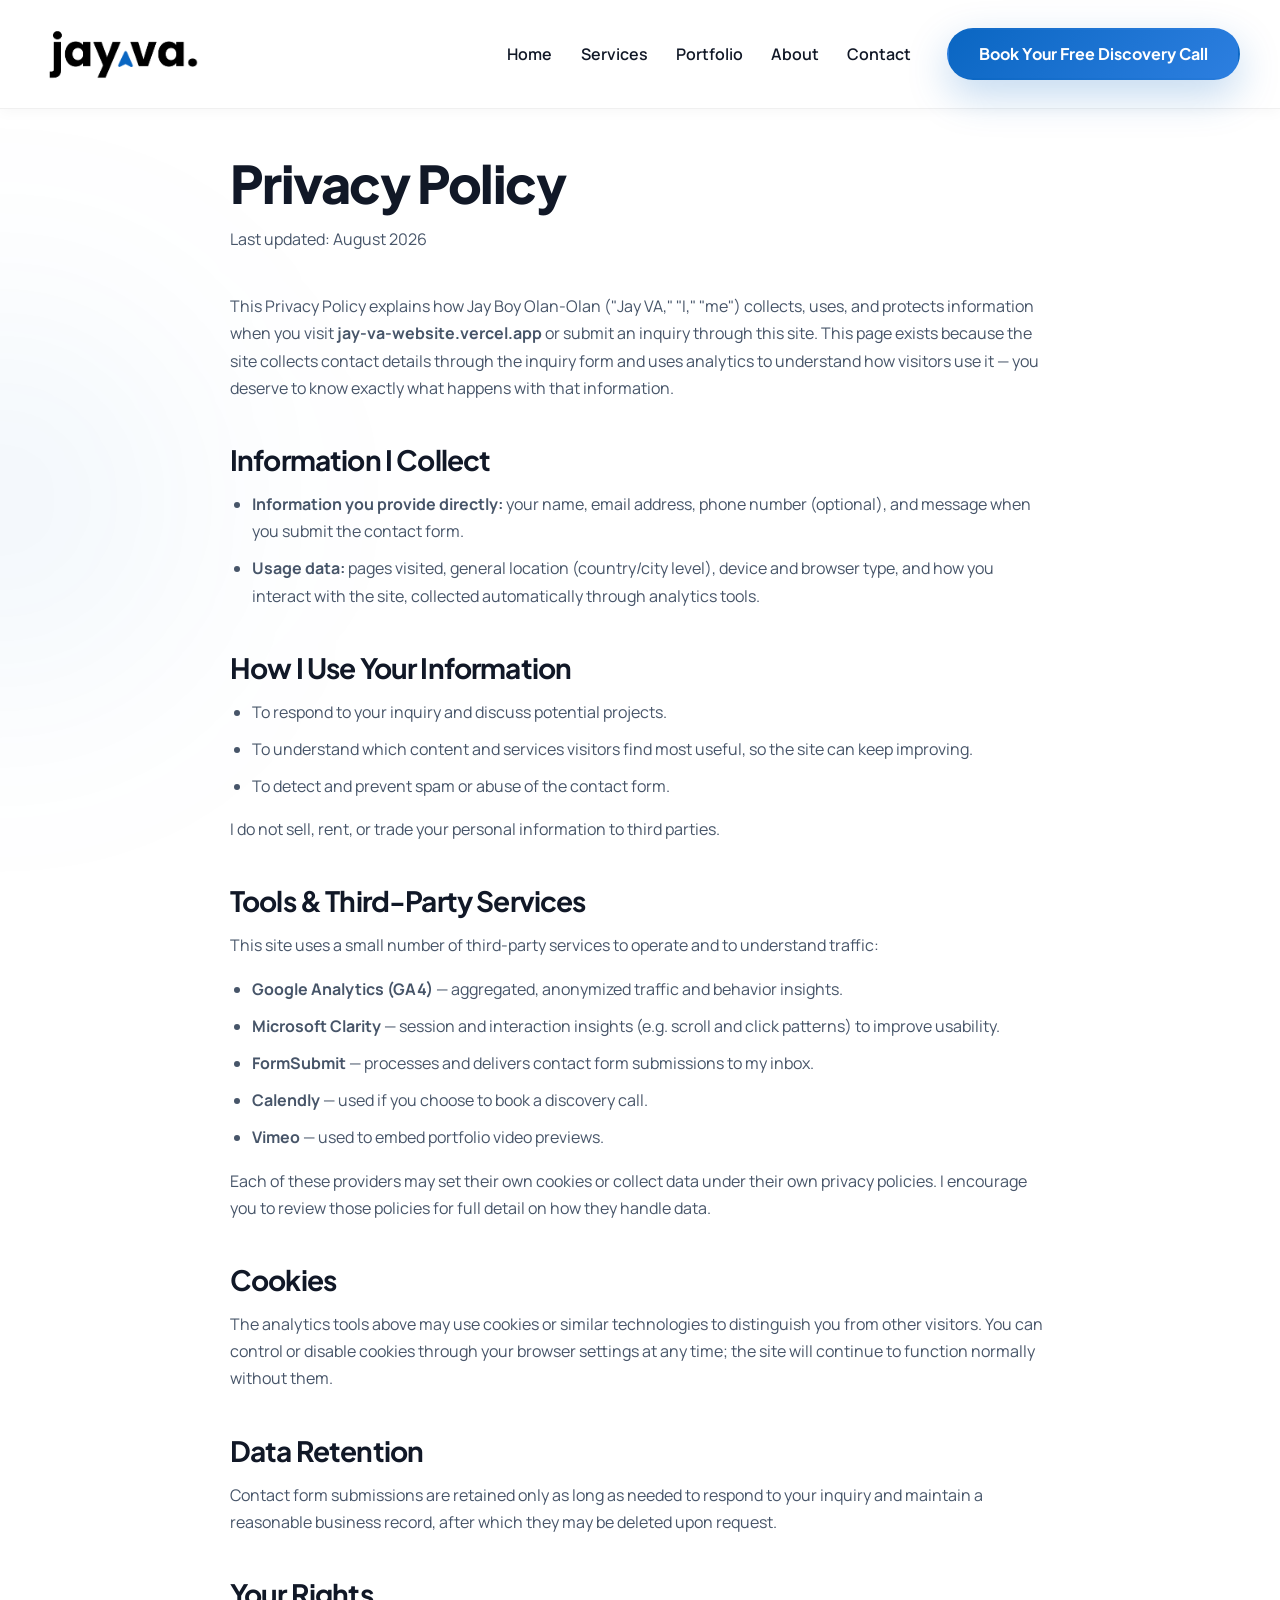
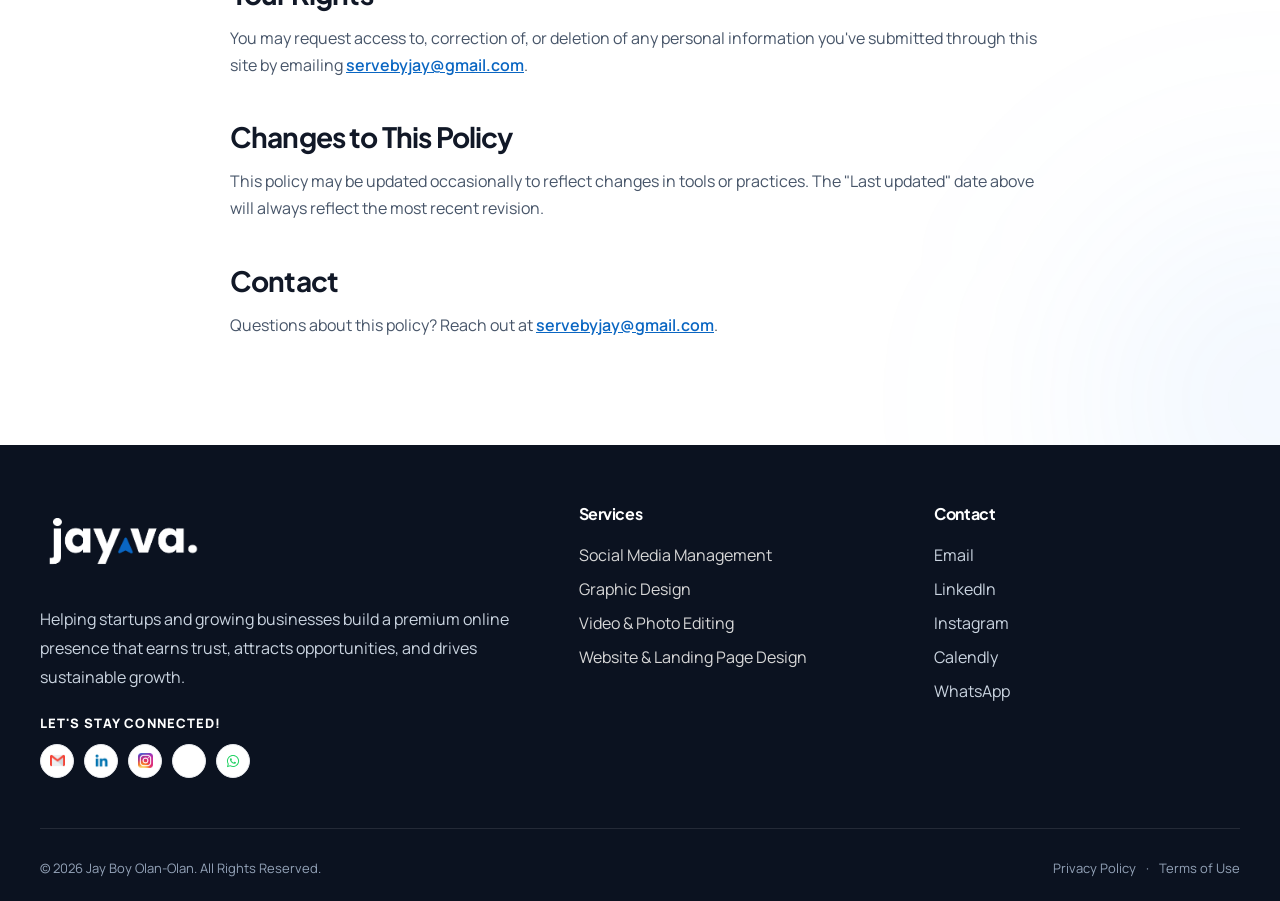
==== commit 1aa3135f: "Update website" ====
--- a/privacy.html
+++ b/privacy.html
@@ -21,7 +21,7 @@
 
     <link href="https://fonts.googleapis.com/css2?family=Plus+Jakarta+Sans:wght@300;400;500;600;700;800&family=Manrope:wght@300;400;500;600;700;800&display=swap" rel="stylesheet">
 
-    <link rel="stylesheet" href="css/style.min.css?v=20260909">
+    <link rel="stylesheet" href="css/style.min.css?v=20260911">
 
 </head>
 
@@ -35,7 +35,7 @@
             <nav class="navbar" id="navbar">
 
                 <a href="index.html" class="logo">
-                    <img src="images/logo.svg" alt="Jay VA" class="logo-image" width="136" height="48" loading="eager" fetchpriority="high" decoding="async" onerror="this.closest('.logo').classList.add('logo-pending')">
+                    <img src="images/logo top.webp" alt="Jay VA" class="logo-image" width="136" height="48" loading="eager" fetchpriority="high" decoding="async" onerror="this.closest('.logo').classList.add('logo-pending')">
                     <span class="logo-text">Jay <span>VA</span></span>
                 </a>
 
@@ -156,12 +156,53 @@
 
                 <div>
                     <a href="index.html" class="logo">
-                        <img src="images/logo-white.svg" alt="Jay VA" class="logo-image" width="136" height="48" loading="lazy" decoding="async" onerror="this.closest('.logo').classList.add('logo-pending')">
+                        <img src="images/logo bottom.webp" alt="Jay VA" class="logo-image" width="136" height="48" loading="lazy" decoding="async" onerror="this.closest('.logo').classList.add('logo-pending')">
                         <span class="logo-text">Jay <span>VA</span></span>
                     </a>
+
                     <p>
-                        Helping ambitious businesses build a premium online presence that earns trust, attracts opportunities, and drives sustainable growth.
+                        Helping startups and growing businesses build a premium online presence that earns trust, attracts opportunities, and drives sustainable growth.
                     </p>
+
+                    <div class="footer-socials">
+
+                        <span class="footer-socials-label">Let's Stay Connected!</span>
+
+                        <div class="social-icons">
+
+                            <a href="mailto:servebyjay@gmail.com" aria-label="Email Jay">
+                                <img src="images/footer%20icons/gmail.webp" alt="Email Jay" loading="lazy" decoding="async" width="18" height="18">
+                            </a>
+
+                            <a href="https://www.linkedin.com/in/jayboyolan-olan/" target="_blank" rel="noopener noreferrer" aria-label="Jay on LinkedIn">
+                                <img src="images/footer%20icons/linkedin.webp" alt="Jay on LinkedIn" loading="lazy" decoding="async" width="18" height="18">
+                            </a>
+
+                            <a href="https://www.instagram.com/jayb_va/" target="_blank" rel="noopener noreferrer" aria-label="Jay on Instagram">
+                                <img src="images/footer%20icons/Instagram_icon%20%281%29.webp" alt="Jay on Instagram" loading="lazy" decoding="async" width="18" height="18">
+                            </a>
+
+                            <a href="https://calendly.com/getintouchwithjay/quick-discovery-call" target="_blank" rel="noopener noreferrer" aria-label="Book a call on Calendly">
+                                <img src="images/footer%20icons/calendly%20copy.webp" alt="Book a call on Calendly" loading="lazy" decoding="async" width="18" height="18">
+                            </a>
+
+                            <a href="https://wa.me/639511131139" target="_blank" rel="noopener noreferrer" aria-label="Message Jay on WhatsApp">
+                                <svg width="16" height="16" viewBox="0 0 448 512" aria-hidden="true" fill="#25D366"><path d="M380.9 97.1C339 55.1 283.2 32 223.9 32c-122.4 0-222 99.6-222 222 0 39.1 10.2 77.3 29.6 111L0 480l117.7-30.9c32.4 17.7 68.9 27 106.1 27h.1c122.3 0 224.1-99.6 224.1-222 0-59.3-25.2-115-67.1-157zm-157 341.6c-33.2 0-65.7-8.9-94-25.7l-6.7-4-69.8 18.3L72 359.2l-4.4-7c-18.5-29.4-28.2-63.3-28.2-98.2 0-101.7 82.8-184.5 184.6-184.5 49.3 0 95.6 19.2 130.4 54.1 34.8 34.9 56.2 81.2 56.1 130.5 0 101.8-84.9 184.6-186.6 184.6zm101.2-138.2c-5.5-2.8-32.8-16.2-37.9-18-5.1-1.9-8.8-2.8-12.5 2.8-3.7 5.6-14.3 18-17.6 21.8-3.2 3.7-6.5 4.2-12 1.4-32.6-16.3-54-29.1-75.5-66-5.7-9.8 5.7-9.1 16.3-30.3 1.8-3.7.9-6.9-.5-9.7-1.4-2.8-12.5-30.1-17.1-41.2-4.5-10.8-9.1-9.3-12.5-9.5-3.2-.2-6.9-.2-10.6-.2-3.7 0-9.7 1.4-14.8 6.9-5.1 5.6-19.4 19-19.4 46.3 0 27.3 19.9 53.7 22.6 57.4 2.8 3.7 39.1 59.7 94.8 83.8 35.2 15.2 49 16.5 66.6 13.9 10.7-1.6 32.8-13.4 37.4-26.4 4.6-13 4.6-24.1 3.2-26.4-1.3-2.5-5-3.9-10.5-6.6z"/></svg>
+                            </a>
+
+                        </div>
+
+                    </div>
+                </div>
+
+                <div>
+                    <h4>Services</h4>
+                    <ul class="footer-list-plain">
+                        <li>Social Media Management</li>
+                        <li>Graphic Design</li>
+                        <li>Video & Photo Editing</li>
+                        <li>Website &amp; Landing Page Design</li>
+                    </ul>
                 </div>
 
                 <div>
@@ -171,6 +212,7 @@
                         <li><a href="https://www.linkedin.com/in/jayboyolan-olan/" target="_blank" rel="noopener noreferrer">LinkedIn</a></li>
                         <li><a href="https://www.instagram.com/jayb_va/" target="_blank" rel="noopener noreferrer">Instagram</a></li>
                         <li><a href="https://calendly.com/getintouchwithjay/quick-discovery-call" target="_blank" rel="noopener noreferrer">Calendly</a></li>
+                        <li><a href="https://wa.me/639511131139" target="_blank" rel="noopener noreferrer">WhatsApp</a></li>
                     </ul>
                 </div>
 
@@ -189,7 +231,7 @@
 
     </footer>
 
-    <script src="js/script.js?v=20260909" defer></script>
+    <script src="js/script.js?v=20260911" defer></script>
 
 </body>
 </html>
--- a/css/style.min.css
+++ b/css/style.min.css
@@ -1 +1 @@
-*,*::before,*::after{margin:0;padding:0;box-sizing:border-box}html{width:100%;overflow-x:hidden;scroll-behavior:smooth;scroll-padding-top:125px;overscroll-behavior-y:none}body{width:100%;min-height:100vh;font-family:'Manrope',sans-serif;background:#ffffff;color:#111827;overflow-x:hidden;position:relative;-webkit-font-smoothing:antialiased;-moz-osx-font-smoothing:grayscale;text-rendering:optimizeLegibility}:root{--ease-smooth:cubic-bezier(.22,.61,.36,1)}img,picture,video,canvas,svg,iframe{display:block;max-width:100%;height:auto}h1,h2,h3,h4,h5,h6{font-family:'Plus Jakarta Sans',sans-serif;color:#111827;font-weight:700;letter-spacing:-0.03em}section[id]{scroll-margin-top:88px}body::before,body::after{content:"";position:absolute;width:500px;height:500px;border-radius:50%;filter:blur(120px);z-index:-2;pointer-events:none;animation:gradientFloat 10s ease-in-out infinite}body::before{top:10%;left:-250px;background:radial-gradient(circle,rgba(10,102,194,.10),transparent 70%)}body::after{bottom:10%;right:-250px;background:radial-gradient(circle,rgba(79,156,249,.15),transparent 70%);animation-delay:6s}@keyframes gradientFloat{0%{transform:translateY(0)}50%{transform:translateY(-40px)}100%{transform:translateY(0)}}::selection{background:#0A66C2;color:#fff}.skip-link{position:absolute;top:-60px;left:16px;background:var(--primary);color:#fff;padding:12px 20px;border-radius:10px;text-decoration:none;font-weight:700;z-index:1100;transition:top .2s ease}.skip-link:focus{top:16px}.sr-only{position:absolute;width:1px;height:1px;padding:0;margin:-1px;overflow:hidden;clip:rect(0,0,0,0);white-space:nowrap;border:0}a:focus-visible,button:focus-visible,.hamburger:focus-visible{outline:2px solid var(--primary);outline-offset:3px;border-radius:6px}:root{--primary:#0A66C2;--primary-dark:#004182;--heading:#111827;--body:#475569;--surface:#E8F2FC;--surface-strong:#DCEAFB;--border:#E5E7EB;--hover-border:#D6E9FF;--hover-shadow:rgba(10,102,194,.10);--fs-2xs:clamp(0.7rem,0.7rem + 0.08vw,0.75rem);--fs-xs:clamp(0.75rem,0.75rem + 0.1vw,0.8125rem);--fs-sm:clamp(0.8125rem,0.8125rem+ 0.1vw,0.875rem);--fs-base:clamp(0.9375rem,0.9375rem+ 0.1vw,1rem);--fs-md:clamp(1rem,1rem + 0.2vw,1.125rem);--fs-lg:clamp(1.125rem,1.125rem + 0.4vw,1.375rem);--fs-xl:clamp(1.375rem,1.375rem + 0.6vw,1.75rem);--fs-2xl:clamp(1.5rem,1.5rem + 0.8vw,2rem);--fs-section-title:clamp(1.875rem,1rem + 3vw,3.25rem);--fs-cta-title:clamp(2rem,1rem + 4vw,3.75rem);--fs-hero:clamp(2.75rem,1.25rem + 4.75vw,4.75rem);--fs-stat:clamp(2.25rem,1rem + 4vw,3.75rem);--fs-profile-name:clamp(1.5rem,1.2rem + 1vw,1.75rem);--lh-tight:1.15;--lh-snug:1.4;--lh-normal:1.7;--lh-loose:1.8;--space-1:4px;--space-2:8px;--space-3:12px;--space-4:16px;--space-5:20px;--space-6:24px;--space-8:32px;--space-10:40px;--space-12:48px;--space-16:64px;--space-20:80px;--space-24:96px}.container{width:min(1200px,calc(100% - 40px));margin:auto}.btn-primary,.btn-secondary{display:inline-flex;align-items:center;justify-content:center;gap:10px;padding:16px 30px;border-radius:999px;font-family:'Plus Jakarta Sans',sans-serif;font-weight:700;font-size:var(--fs-base);line-height:1;text-decoration:none;white-space:nowrap;cursor:pointer;border:2px solid transparent;transition:transform .3s ease,box-shadow .3s ease,background .3s ease,color .3s ease,border-color .3s ease}.btn-primary{background:linear-gradient(135deg,var(--primary),#2D7FE0);color:#fff;box-shadow:0 15px 40px rgba(10,102,194,.25)}.btn-primary:hover{transform:translateY(-4px);box-shadow:0 20px 50px rgba(10,102,194,.35)}.btn-primary:active{transform:translateY(-1px);box-shadow:0 10px 25px rgba(10,102,194,.3)}.btn-secondary{background:#fff;color:var(--primary);border-color:var(--border)}.btn-secondary:hover{border-color:var(--primary);background:#eef5ff;transform:translateY(-4px);box-shadow:0 15px 30px rgba(10,102,194,.12)}.btn-secondary:active{transform:translateY(-1px)}.btn-primary:focus-visible,.btn-secondary:focus-visible{outline:3px solid rgba(10,102,194,.45);outline-offset:3px}@media(max-width:520px){.btn-primary,.btn-secondary{width:100%}}@media(prefers-reduced-motion:reduce){.btn-primary:hover,.btn-secondary:hover,.btn-primary:active,.btn-secondary:active{transform:none}}@media(prefers-reduced-motion:reduce){html{scroll-behavior:auto}.floating-cta{animation:none}}.header{position:fixed;top:0;left:0;width:100%;z-index:1000;background:#fff;border-bottom:1px solid rgba(0,0,0,.06);box-shadow:0 2px 14px rgba(0,0,0,.04);transition:box-shadow .35s ease,border-color .35s ease}.header.scrolled{border-bottom:1px solid rgba(0,0,0,.08);box-shadow:0 12px 30px rgba(10,102,194,.10)}.navbar{height:108px;display:flex;align-items:center;justify-content:space-between;gap:30px}.logo{text-decoration:none;font-size:var(--fs-xl);font-weight:900;color:var(--heading);white-space:nowrap;flex-shrink:0;display:inline-flex;align-items:center}.logo span{color:var(--primary)}.logo-image{display:block;height:2.6em;width:auto}.logo-text{display:none}.logo.logo-pending .logo-image{display:none}.logo.logo-pending .logo-text{display:inline-block}.footer .logo.logo-pending .logo-text{color:#fff}.footer .logo.logo-pending .logo-text span{color:#4F9CF9}.nav-links{display:flex;align-items:center;justify-content:center;gap:2rem;list-style:none;margin-left:auto}.nav-links li{list-style:none}.nav-links a{position:relative;text-decoration:none;color:var(--heading);font-weight:600;transition:.3s}.nav-links a::after{content:"";position:absolute;left:0;bottom:-6px;width:0;height:2px;background:var(--primary);transition:.35s}.nav-links a:hover{color:var(--primary)}.nav-links a:hover::after{width:100%}.navbar .btn-primary{margin-left:12px}.hamburger{display:none;position:relative;width:48px;height:48px;border:none;background:transparent;cursor:pointer;flex-shrink:0;z-index:1200}.hamburger span{position:absolute;left:50%;width:24px;height:2px;background:#111827;border-radius:999px;transform-origin:center;transition:transform .3s cubic-bezier(.4,0,.2,1),opacity .25s ease}.hamburger span:nth-child(1){transform:translate(-50%,-8px)}.hamburger span:nth-child(2){transform:translate(-50%,0)}.hamburger span:nth-child(3){transform:translate(-50%,8px)}.hamburger.active span:nth-child(1){transform:translate(-50%,0)}.hamburger.active span:nth-child(2){opacity:0}.hamburger.active span:nth-child(3){transform:translate(-50%,0)}@media(max-width:992px){.navbar{height:80px}.navbar .btn-primary{display:none}.hamburger{display:block}.nav-links{position:fixed;top:80px;left:0;right:0;width:100%;background:rgba(255,255,255,.88);backdrop-filter:blur(18px) saturate(160%);-webkit-backdrop-filter:blur(18px) saturate(160%);display:flex;flex-direction:column;align-items:center;justify-content:flex-start;gap:0;overflow:hidden;max-height:0;opacity:0;transform:translateY(-6px);pointer-events:none;transition:max-height .4s cubic-bezier(.4,0,.2,1),opacity .3s ease,transform .3s ease;box-shadow:0 20px 40px rgba(0,0,0,.08)}.nav-links.active{max-height:420px;opacity:1;transform:translateY(0);pointer-events:auto}.nav-links li{width:100%}.nav-links a{display:block;width:100%;padding:18px;text-align:center;border-bottom:1px solid #eee}}.hero{position:sticky;top:0;z-index:1;min-height:min(94vh,820px);min-height:min(94svh,820px);display:flex;align-items:center;padding:128px 0 72px;overflow:hidden;background:radial-gradient(ellipse 60% 50% at 50% 0%,rgba(10,102,194,.05),transparent 60%),#fff}.hero-bg-photo{position:absolute;inset:0;z-index:-3;background-image:url("../images/hero-bg.webp");background-size:cover;background-position:center}.hero-bg-photo::after{content:"";position:absolute;inset:0;background:linear-gradient(100deg,rgba(255,255,255,.97) 0%,rgba(255,255,255,.92) 35%,rgba(255,255,255,.72) 58%,rgba(10,102,194,.22) 100%)}@media(max-width:992px){.hero-bg-photo::after{background:linear-gradient(180deg,rgba(255,255,255,.97) 0%,rgba(255,255,255,.90) 45%,rgba(255,255,255,.75) 100%)}}.hero::before{content:"";position:absolute;width:820px;height:820px;background:rgba(10,102,194,.08);border-radius:50%;filter:blur(150px);top:-320px;right:-280px;z-index:-1;animation:heroFloat1 14s ease-in-out infinite}.hero::after{content:"";position:absolute;width:600px;height:600px;background:rgba(79,156,249,.07);border-radius:50%;filter:blur(130px);bottom:-300px;left:-260px;z-index:-1;animation:heroFloat2 16s ease-in-out infinite}@keyframes heroFloat1{0%{transform:translateY(0) scale(1)}50%{transform:translateY(-24px) scale(1.03)}100%{transform:translateY(0) scale(1)}}@keyframes heroFloat2{0%{transform:translateY(0) scale(1)}50%{transform:translateY(18px) scale(1.03)}100%{transform:translateY(0) scale(1)}}.hero-bg-decor{position:absolute;inset:0;z-index:0;pointer-events:none;background-image:url("../images/hero-bg.webp");background-repeat:no-repeat;background-position:bottom right;background-size:min(46%,620px) auto}@media(max-width:768px){.hero-bg-decor{background-size:min(58%,320px) auto;opacity:.9}}.hero-grid{position:relative;z-index:1;display:flex;flex-direction:column;justify-content:center;gap:48px}.hero-content{display:flex;flex-direction:column;align-items:center;text-align:center;max-width:1040px;margin:0 auto}.hero-content h1,.hero-content p{margin-left:auto;margin-right:auto}.hero-buttons{justify-content:center}@media(min-width:993px){.hero-grid{flex-direction:row;align-items:center;gap:56px}.hero-content{align-items:flex-start;text-align:left;max-width:640px;margin:0;flex:1.2}.hero-content h1,.hero-content p{margin-left:0;margin-right:0}.hero-buttons{justify-content:flex-start}.hero-visual{flex:.8}}.hero-visual{position:relative;display:flex;align-items:center;justify-content:center;width:100%;max-width:380px;margin:0 auto;animation:heroFadeUp .7s .1s cubic-bezier(.22,.61,.36,1) both}.hero-visual-blob{position:absolute;width:88%;aspect-ratio:1/1;border-radius:50%;background:radial-gradient(circle at 32% 28%,rgba(79,156,249,.85),rgba(10,102,194,.55) 55%,rgba(10,102,194,.15) 80%);z-index:0}.hero-portrait{position:relative;z-index:1;width:100%;height:auto;display:block;border-radius:28px}@media (prefers-reduced-motion:reduce){.hero-visual{animation:none}}.hero-tag{display:inline-flex;align-items:center;gap:10px;padding:10px 18px;border-radius:999px;background:#eef5ff;border:1px solid rgba(10,102,194,.15);color:var(--primary);font-weight:700;letter-spacing:.08em;font-size:var(--fs-xs);text-transform:uppercase;margin-bottom:48px;animation:heroFadeUp .7s cubic-bezier(.22,.61,.36,1) both}.hero-content h1{font-family:'Plus Jakarta Sans',sans-serif;font-size:var(--fs-hero);font-weight:800;line-height:1.16;letter-spacing:-0.04em;max-width:980px;margin-bottom:22px;text-wrap:balance;animation:heroFadeUp .7s .08s cubic-bezier(.22,.61,.36,1) both}.hero-content h1 .text-accent{color:var(--primary)}.hero-content p{color:var(--body);font-size:var(--fs-md);line-height:1.85;max-width:760px;margin-bottom:60px;text-wrap:balance;animation:heroFadeUp .7s .16s cubic-bezier(.22,.61,.36,1) both}.hero-buttons{display:flex;flex-wrap:wrap;gap:1rem;animation:heroFadeUp .7s .24s cubic-bezier(.22,.61,.36,1) both}.hero-buttons .btn-primary,.hero-buttons .btn-secondary,.about-buttons .btn-primary,.about-buttons .btn-secondary{padding:14px 24px}@media(min-width:769px){.hero-buttons,.about-buttons{flex-wrap:nowrap}}@keyframes heroFadeUp{from{opacity:0;transform:translateY(14px)}to{opacity:1;transform:translateY(0)}}@media (prefers-reduced-motion:reduce){.hero-tag,.hero-content h1,.hero-content p,.hero-buttons{animation:none}}@media (max-width:992px){.hero{padding:110px 0 56px;min-height:auto}}.icon-svg{width:1em;height:1em;fill:currentColor;display:inline-block;vertical-align:-0.125em}@keyframes icon-spin{100%{transform:rotate(360deg)}}.icon-spin{animation:icon-spin 1s linear infinite}@media (prefers-reduced-motion:reduce){.hero::before,.hero::after{animation:none}}.hero-image{border:3px solid #fff;box-shadow:0 30px 70px rgba(0,0,0,.15)}.section-heading{text-align:center;max-width:700px;margin:0 auto 36px}.section-heading span{display:inline-block;color:var(--primary);font-weight:800;font-size:var(--fs-xs);letter-spacing:.14em;text-transform:uppercase;margin-bottom:10px}.section-heading h2{font-size:var(--fs-section-title);font-weight:800;line-height:1.05;letter-spacing:-0.035em;margin:6px 0 14px}.section-heading p{color:var(--body);font-size:var(--fs-md);line-height:var(--lh-snug)}.advantage-card:hover{transform:translateY(-10px);border-color:var(--hover-border);box-shadow:0 25px 50px var(--hover-shadow)}.services{position:relative;z-index:2;padding:90px 0 58px;margin-top:-32px;background:#fff;border-radius:32px 32px 0 0;box-shadow:0 -30px 60px rgba(15,23,42,.12)}@media(max-width:768px){.services{padding:64px 0 48px;margin-top:-20px;border-radius:22px 22px 0 0}}.services-grid{display:grid;grid-template-columns:1fr;gap:40px;align-items:start}.services-intro{display:flex;flex-direction:column;align-items:center}.services-cta{display:inline-flex;align-items:center;justify-content:center}@media(min-width:993px){.services-grid{grid-template-columns:.85fr 1.15fr;gap:64px}.services-intro{align-items:flex-start}.services-intro .section-heading{text-align:left;max-width:none;margin:0 0 28px}.services-cta{align-self:flex-start}}.services-wrapper{max-width:1000px;margin:auto;display:grid;grid-template-columns:1fr;gap:20px;background:#fff}@media(min-width:640px){.services-wrapper{grid-template-columns:repeat(2,1fr);gap:20px}}@media(min-width:993px){.services-wrapper{margin:0}}.service-item{position:relative;padding:24px 22px;background:#fff;border:1px solid var(--border);border-radius:18px;transition:transform .3s ease,box-shadow .3s ease,border-color .3s ease}@media(hover:hover) and (pointer:fine){.service-item:hover{transform:translateY(-6px);border-color:var(--hover-border);box-shadow:0 20px 40px var(--hover-shadow)}}.service-icon{display:flex;align-items:center;justify-content:center;width:44px;height:44px;border-radius:12px;background:var(--surface);color:var(--primary);margin-bottom:16px}.service-icon svg{width:22px;height:22px}.service-icon-image{display:block;width:22px;height:22px;object-fit:contain}.service-icon svg{display:none}.service-icon.icon-pending .service-icon-image{display:none}.service-icon.icon-pending svg{display:block}.service-item:hover .service-icon{background:var(--primary);color:#fff;transition:background .3s ease,color .3s ease}.service-title{display:flex;align-items:center;gap:16px;margin-bottom:14px}.service-title h3{font-family:'Plus Jakarta Sans',sans-serif;font-size:var(--fs-md);font-weight:700;color:var(--heading);letter-spacing:-0.01em;transition:color .3s ease}.service-item:hover .service-title h3{color:var(--primary)}.service-content p{color:var(--body);line-height:1.8}.service-content ul{list-style:none;display:grid;gap:12px;margin-top:16px}.service-content li{position:relative;padding-left:24px;color:var(--body);line-height:1.7}.service-content li::before{content:"✓";position:absolute;left:0;top:0;color:var(--primary);font-weight:700}@media(min-width:577px){.services{padding:76px 0}}@media(min-width:993px){.services{padding:104px 0}}@media(prefers-reduced-motion:reduce){.service-item{transition:none}}.process{padding:58px 0;background:#fff;transition-delay:.2s}.process-grid{display:grid;grid-template-columns:1fr;gap:14px}.process-card{position:relative;padding:18px 20px 18px 20px;border-left:2px solid var(--border);border-radius:0 12px 12px 0;transition:transform .3s ease,box-shadow .3s ease,border-color .3s ease,background-color .3s ease}@media(hover:hover) and (pointer:fine){.process-card:hover{border-color:var(--primary);background-color:var(--surface);transform:translateY(-4px);box-shadow:0 20px 40px var(--hover-shadow)}}.process-number{font-size:1.875rem;font-weight:800;color:var(--primary);margin-bottom:8px}.process-card h3{margin-bottom:15px}.process-card p{color:var(--body);line-height:1.8}.portfolio{padding:var(--space-20) 0;background:var(--surface);border-top:1px solid rgba(10,102,194,.10);transition-delay:.25s}.portfolio-service{position:relative;background:#fff;border:none;border-radius:24px;margin-bottom:16px;overflow:hidden;box-shadow:0 4px 24px rgba(15,23,42,.06)}.portfolio-service:last-child{margin-bottom:0}.portfolio-service-header{display:flex;flex-direction:column;gap:8px;padding:22px}.portfolio-service-header h3{font-size:var(--fs-md);margin-bottom:6px}.portfolio-service-header p{color:var(--body);font-size:var(--fs-base);line-height:1.7}.portfolio-projects{display:grid;grid-template-rows:1fr}.portfolio-projects-inner{border-top:1px solid var(--border)}.project-content{padding:24px 28px 28px}.project-content>span{color:var(--primary);font-weight:700;font-size:var(--fs-xs);letter-spacing:.5px;text-transform:uppercase}.project-content h4{font-family:'Plus Jakarta Sans',sans-serif;font-size:var(--fs-base);margin:10px 0 12px}.project-content>p{color:var(--body);line-height:1.8;margin-bottom:18px}.portfolio-video-grid{display:grid;gap:24px;grid-template-columns:1fr;padding:0}.video-showcase{background:#fff;border-top:1px solid var(--border);overflow:hidden;display:flex;flex-direction:column}.video-media{position:relative;aspect-ratio:16 / 9;overflow:hidden;background:#0b1220}.portfolio-video{width:100%;height:100%;object-fit:cover;display:block}.video-media::after{content:"";position:absolute;inset:0;background:linear-gradient(to top,rgba(11,18,32,.28),transparent 45%);pointer-events:none}.media-badge{position:absolute;top:16px;left:16px;z-index:2;background:rgba(255,255,255,.92);color:var(--primary);border:1px solid rgba(255,255,255,.5);padding:8px 14px;border-radius:999px;font-size:var(--fs-2xs);font-weight:700;backdrop-filter:blur(10px)}.video-showcase .project-content{padding:24px 28px 28px}@media(min-width:993px){.portfolio-video-grid{grid-template-columns:repeat(2,minmax(0,1fr))}.video-showcase--featured{grid-column:1 / -1}}.deliverables{margin-top:24px}.deliverables h5,.project-highlights h5{font-size:var(--fs-sm);margin-bottom:14px;color:var(--heading)}.deliverables ul{padding-left:20px}.deliverables li{margin-bottom:10px;line-height:1.7;color:var(--body)}.project-highlights{margin-top:28px}.highlight-tags{display:flex;flex-wrap:wrap;gap:8px}.highlight-tags span{background:var(--surface);border:1px solid var(--border);padding:7px 13px;border-radius:999px;font-size:var(--fs-2xs);font-weight:600}.graphic-highlights h5,.video-highlights h5,.photo-highlights h5,.social-highlights h5{font-size:var(--fs-sm);margin-bottom:12px}.site-project-grid{display:grid;gap:24px;grid-template-columns:1fr}.site-project-card{position:relative;background:#fff;border:1px solid var(--border);border-radius:20px;overflow:hidden;display:flex;flex-direction:column}.site-project-top{position:relative;padding:32px 28px 8px}.media-badge--static{position:static;display:inline-flex;margin-top:20px;margin-bottom:16px;backdrop-filter:none;background:var(--surface);border-color:var(--border)}.site-project-category{display:block;color:var(--primary);font-weight:700;font-size:var(--fs-xs);letter-spacing:.5px;text-transform:uppercase;margin-bottom:10px}.site-project-title-row{display:flex;align-items:center;justify-content:flex-start;flex-wrap:wrap;gap:12px 16px;margin-bottom:14px}.site-project-top h4{font-family:'Plus Jakarta Sans',sans-serif;font-size:var(--fs-lg,var(--fs-base));margin:0}.site-project-title-row .site-visit-btn{flex-shrink:0}.site-project-top>p{color:var(--body);line-height:1.8;margin-bottom:22px}.site-visit-btn{padding:8px 14px;font-size:var(--fs-xs);gap:6px}.site-project-bottom{padding:24px 28px 32px;border-top:1px solid var(--border)}.site-project-bottom .deliverables{margin-top:8px}@media(min-width:769px){.site-project-bottom{display:grid;grid-template-columns:1.2fr 1fr;gap:40px;align-items:start}.site-project-bottom .deliverables,.site-project-bottom .project-highlights{margin-top:0}}@media(min-width:993px){.site-project-top,.site-project-bottom{padding-left:36px;padding-right:36px}}.social-showcase{border-top:1px solid var(--border)}.social-hero-grid{display:grid;grid-template-columns:repeat(2,minmax(0,1fr));gap:14px;padding:22px;border-top:1px solid var(--border)}@media(max-width:576px){.social-hero-grid{grid-template-columns:1fr;gap:10px}}.social-hero{border-radius:18px;overflow:hidden;background:#fff}.social-hero img{width:100%;aspect-ratio:4/3;display:block;object-fit:contain;background:#fff;padding:4px}.social-content,.social-highlights{padding:22px}.social-highlights{padding:16px 22px;border-top:1px solid var(--border)}.social-content{text-align:center}.social-content span{display:inline-block;color:var(--primary);font-size:var(--fs-xs);font-weight:700;text-transform:uppercase;letter-spacing:.5px}.social-content h4{margin:12px 0;font-size:var(--fs-base)}.social-content p{color:var(--body);line-height:1.8;max-width:640px;margin-left:auto;margin-right:auto}.social-highlights h5{margin-bottom:18px}.result-stats{display:flex;flex-wrap:wrap;justify-content:center;gap:32px;margin-top:28px;padding-top:24px;border-top:1px solid var(--border)}.stat-item{display:flex;flex-direction:column;align-items:center;text-align:center;gap:6px;padding-right:32px;border-right:1px solid var(--border);opacity:0;transform:translateY(14px);animation:statFadeIn 0.6s ease forwards;transition:transform 0.35s ease}.stat-item:nth-child(1){animation-delay:0.05s}.stat-item:nth-child(2){animation-delay:0.2s}.stat-item:nth-child(3){animation-delay:0.35s}.stat-item:last-child{border-right:none;padding-right:0}.stat-item:hover{transform:translateY(-6px)}.stat-number{font-size:var(--fs-stat);font-weight:800;line-height:1;letter-spacing:-0.02em;color:var(--accent,#111);transition:color 0.35s ease,text-shadow 0.35s ease}.stat-item:hover .stat-number{color:var(--accent-hover,#022acb);text-shadow:0 8px 24px rgba(0,0,0,0.12)}.stat-label{font-size:var(--fs-sm);font-weight:500;color:var(--muted,#666);letter-spacing:0.03em;text-transform:uppercase;position:relative}.stat-label::after{content:"";display:block;width:0%;height:2px;margin-top:6px;background:var(--accent-hover,#0241c8);transition:width 0.4s ease}.stat-item:hover .stat-label::after{width:100%}@keyframes statFadeIn{from{opacity:0;transform:translateY(14px)}to{opacity:1;transform:translateY(0)}}@media (max-width:640px){.result-stats{gap:20px 28px}.stat-item{border-right:none;padding-right:0;min-width:45%}}.graphic-gallery,.graphic-services,.graphic-highlights{padding:22px}.graphic-highlights{padding:16px 22px}.graphic-services,.graphic-highlights{border-top:1px solid var(--border)}.graphic-gallery h5,.graphic-services h5,.graphic-highlights h5{margin-bottom:18px}.niche-row{margin-bottom:36px}.niche-row:last-child{margin-bottom:0}.niche-row-header{margin-bottom:16px}.niche-row-header h4{color:var(--heading);font-family:'Plus Jakarta Sans',sans-serif;font-size:var(--fs-base);font-weight:800;margin-bottom:4px}.niche-row-header p{color:var(--body);font-size:var(--fs-xs);line-height:1.6;max-width:640px}.niche-grid{display:grid;grid-template-columns:repeat(4,minmax(0,1fr));gap:18px}.niche-row--center .niche-row-header{text-align:center}.niche-row--center .niche-row-header p{margin-left:auto;margin-right:auto}.niche-row--center .niche-grid{justify-content:center}.niche-grid-item{position:relative;width:100%;aspect-ratio:2/3;border-radius:16px;overflow:hidden;background:var(--surface);border:1px solid var(--border)}.niche-grid-item img{width:100%;height:100%;display:block;object-fit:cover}.niche-grid-item.media-pending img{display:none}.media-pending-label{display:none}.niche-grid-item.media-pending .media-pending-label{display:flex;align-items:center;justify-content:center;text-align:center;position:absolute;inset:0;padding:10px;border:1.5px dashed var(--border);border-radius:16px;background:var(--surface);color:var(--body);font-size:var(--fs-2xs);font-weight:600}.landscape-row{margin-top:36px}.landscape-card{position:relative;width:100%;aspect-ratio:16/9;border-radius:16px;overflow:hidden;background:var(--surface);border:1px solid var(--border)}.landscape-card img{width:100%;height:100%;display:block;object-fit:cover}.landscape-card.media-pending img{display:none}.landscape-card.media-pending .media-pending-label{display:flex;align-items:center;justify-content:center;text-align:center;position:absolute;inset:0;padding:10px;border:1.5px dashed var(--border);border-radius:16px;background:var(--surface);color:var(--body);font-size:var(--fs-2xs);font-weight:600}.graphic-services ul{display:grid;gap:12px;padding-left:18px}.graphic-services li{color:var(--body);line-height:1.7}@media (max-width:768px){.niche-grid{grid-template-columns:repeat(2,minmax(0,1fr));gap:12px}.niche-row{margin-bottom:32px}.niche-row-header{margin-bottom:16px}}.video-gallery,.video-highlights{padding:22px}.video-highlights{padding:16px 22px;border-top:1px solid var(--border)}.video-gallery h5,.video-highlights h5{margin-bottom:18px}.portrait-video-grid{display:grid;grid-template-columns:repeat(4,minmax(0,1fr));gap:14px}.portrait-video-card{position:relative;width:100%;aspect-ratio:9/16;border-radius:18px;overflow:hidden;background:#0b1220;border:1px solid var(--border)}.portrait-video-card video,.portrait-video-card .video-poster{width:100%;height:100%;display:block;object-fit:cover;background:#0b1220}.portrait-video-card iframe{position:absolute;inset:0;width:100%;height:100%;border:0;display:block}.portrait-video-card.media-pending{display:flex;align-items:center;justify-content:center;border:1.5px dashed var(--border);background:var(--surface)}.portrait-video-card.media-pending video,.portrait-video-card.media-pending iframe,.portrait-video-card.media-pending .video-poster{display:none}.portrait-video-card .media-pending-label{display:none;text-align:center;padding:10px;color:var(--body);font-size:var(--fs-2xs);font-weight:600}.portrait-video-card.media-pending .media-pending-label{display:flex;flex-direction:column;align-items:center;gap:8px}.portrait-video-card.media-pending .icon-svg{color:var(--primary);opacity:.6}@media (max-width:768px){.video-gallery,.video-highlights{padding:18px}.portrait-video-grid{grid-template-columns:repeat(2,minmax(0,1fr));gap:8px}}.photo-gallery,.photo-highlights{padding:22px}.photo-highlights{padding:16px 22px;border-top:1px solid var(--border)}.photo-gallery h5,.photo-highlights h5{margin-bottom:18px}.photo-grid{display:grid;grid-template-columns:repeat(2,minmax(0,1fr));gap:var(--space-4);max-width:none;width:100%}@media(max-width:576px){.photo-grid{grid-template-columns:1fr;max-width:none}}.photo-card{position:relative;margin:0;overflow:hidden;border-radius:18px;cursor:zoom-in;isolation:isolate;background:var(--surface)}.photo-card img{display:block;width:100%;aspect-ratio:4/3;height:auto;object-fit:contain;background:var(--surface)}.photo-lightbox{position:fixed;inset:0;background:rgba(0,0,0,0.9);display:flex;align-items:center;justify-content:center;padding:40px;opacity:0;visibility:hidden;transition:opacity 0.3s ease;z-index:1000;cursor:zoom-out}.photo-lightbox.is-active{opacity:1;visibility:visible}.photo-lightbox-img{max-width:90vw;max-height:90vh;border-radius:8px;transform:scale(0.92);transition:transform 0.3s ease;cursor:zoom-out}.photo-lightbox.is-active .photo-lightbox-img{transform:scale(1)}.photo-lightbox-close{position:absolute;top:24px;right:24px;width:44px;height:44px;border:none;border-radius:50%;background:rgba(255,255,255,0.1);color:#fff;font-size:24px;line-height:1;cursor:zoom-out;display:flex;align-items:center;justify-content:center;transition:background 0.25s ease}.photo-lightbox-close:hover{background:rgba(255,255,255,0.25)}.photo-lightbox-nav{position:absolute;top:50%;transform:translateY(-50%);width:48px;height:48px;border:none;border-radius:50%;background:rgba(255,255,255,0.1);color:#fff;cursor:pointer;display:flex;align-items:center;justify-content:center;transition:background 0.25s ease,transform 0.25s ease;z-index:2}.photo-lightbox-nav:hover{background:rgba(255,255,255,0.25)}.photo-lightbox-nav:active{transform:translateY(-50%) scale(0.94)}.photo-lightbox-prev{left:16px}.photo-lightbox-next{right:16px}.photo-lightbox-counter{position:absolute;bottom:22px;left:50%;transform:translateX(-50%);color:#fff;font-size:var(--fs-xs);font-weight:700;background:rgba(0,0,0,0.45);padding:6px 14px;border-radius:999px;letter-spacing:.03em}@media(max-width:576px){.photo-lightbox{padding:20px}.photo-lightbox-nav{width:40px;height:40px}.photo-lightbox-prev{left:6px}.photo-lightbox-next{right:6px}.photo-lightbox-close{top:14px;right:14px;width:40px;height:40px}}.niche-grid-item,.social-hero,.landscape-card{cursor:zoom-in;transition:transform .3s ease,box-shadow .3s ease}@media(hover:hover) and (pointer:fine){.niche-grid-item:hover,.social-hero:hover,.landscape-card:hover{transform:translateY(-4px);box-shadow:0 18px 36px rgba(15,23,42,.12)}}.niche-grid-item:focus-visible,.social-hero:focus-visible,.landscape-card:focus-visible,.photo-card:focus-visible{outline:3px solid rgba(10,102,194,.45);outline-offset:3px}@media(prefers-reduced-motion:reduce){.niche-grid-item,.social-hero,.landscape-card{transition:none}}.about{padding:58px 0;background:#fff;transition-delay:.3s}.about-grid{display:grid;grid-template-columns:1fr;gap:40px;align-items:center}.image-wrapper{position:relative}.image-wrapper img{width:100%;aspect-ratio:490/613;object-fit:cover;border-radius:28px;display:block;box-shadow:0 30px 80px rgba(0,0,0,.10)}.about-content{padding:0 4px}@media(min-width:577px){.about-content{padding:0 10px}}@media(min-width:993px){.about-content{padding:0 16px 0 0}}.about-content span{display:inline-block;color:var(--primary);font-size:var(--fs-xs);font-weight:800;letter-spacing:.14em;text-transform:uppercase;margin-bottom:10px}.about-content h2{font-size:var(--fs-section-title);font-weight:800;margin:6px 0 14px;line-height:1.08;letter-spacing:-0.035em}.about-content p{color:var(--body);margin-bottom:20px;line-height:1.9}.about-buttons{display:flex;flex-wrap:wrap;align-items:center;gap:1rem}.feature{background:#fff;border:1px solid var(--border);border-radius:16px;padding:18px 24px;display:flex;align-items:center;justify-content:center;gap:12px;text-align:center;font-weight:600;min-height:70px;transition:.3s ease}.feature:hover{transform:translateY(-4px);border-color:var(--hover-border);box-shadow:0 15px 30px var(--hover-shadow)}.tools{padding:58px 0;background:var(--surface);border-top:1px solid rgba(10,102,194,.10)}.tools-groups{max-width:1000px;margin:auto;display:flex;flex-direction:column;align-items:center;gap:40px}.tools-group{width:100%;display:flex;flex-direction:column;align-items:center}.tools-group-title{font-family:'Plus Jakarta Sans',sans-serif;font-size:var(--fs-sm);font-weight:800;letter-spacing:.06em;text-transform:uppercase;color:var(--primary);margin-bottom:16px;text-align:center;width:100%}.tools-grid{display:flex;flex-wrap:wrap;justify-content:center;gap:10px;width:100%}.tool-card{position:relative;overflow:hidden;background:white;border:1px solid var(--border);border-radius:14px;padding:12px 8px;text-align:center;display:flex;flex-direction:column;align-items:center;justify-content:center;gap:10px;flex:0 0 84px;transition:transform .35s ease,border-color .35s ease,box-shadow .35s ease;opacity:0;transform:translateY(24px) scale(.95)}.tool-card img{width:26px;height:26px}.tools.active .tool-card{animation:toolIn .6s cubic-bezier(.16,1,.3,1) forwards}@keyframes toolIn{to{opacity:1;transform:translateY(0) scale(1)}}.tools.active .tool-card:nth-child(1){animation-delay:.02s}.tools.active .tool-card:nth-child(2){animation-delay:.06s}.tools.active .tool-card:nth-child(3){animation-delay:.10s}.tools.active .tool-card:nth-child(4){animation-delay:.14s}.tools.active .tool-card:nth-child(5){animation-delay:.18s}.tool-card::before{content:"";position:absolute;inset:0;background:radial-gradient(circle at 50% 0%,rgba(10,102,194,.10),transparent 70%);opacity:0;transition:opacity .35s ease}.tool-card:hover::before{opacity:1}.tool-card img,.tool-card span{position:relative;z-index:1}.tool-card:hover{transform:translateY(-10px);border-color:var(--hover-border);box-shadow:0 25px 50px var(--hover-shadow)}.tool-card img{width:30px;height:30px;object-fit:contain;transition:transform .35s ease}.tool-card img:not([src]),.tool-card img.broken{display:none}.tool-card:hover img{transform:scale(1.15) rotate(-4deg)}.tool-card span{display:block;font-weight:700;color:var(--heading);transition:color .3s ease;font-size:var(--fs-xs)}.tool-card:hover span{color:var(--primary)}@media(prefers-reduced-motion:reduce){.tool-card{opacity:1;transform:none;animation:none!important}}.results{padding:58px 0;background:var(--surface);border-top:1px solid rgba(10,102,194,.10);transition-delay:.4s}.advantages{padding:58px 0;background:var(--surface);border-top:1px solid rgba(10,102,194,.10);transition-delay:.45s}.advantages-lead{max-width:700px;margin:0 auto 40px;text-align:center;color:var(--body);font-size:var(--fs-md);line-height:1.8}.advantages-grid{display:grid;grid-template-columns:1fr;gap:20px;max-width:1080px;margin:0 auto}@media(min-width:768px){.advantages-grid{grid-template-columns:repeat(3,1fr);gap:24px}}.advantage-card{background:#fff;border:1px solid var(--border);border-radius:18px;padding:28px 24px;transition:transform .3s ease,box-shadow .3s ease,border-color .3s ease}@media(hover:hover) and (pointer:fine){.advantage-card:hover{transform:translateY(-6px);border-color:var(--hover-border);box-shadow:0 20px 40px var(--hover-shadow)}}.advantage-icon{display:flex;align-items:center;justify-content:center;width:44px;height:44px;border-radius:12px;background:var(--surface);color:var(--primary);margin-bottom:16px}.advantage-icon svg{width:22px;height:22px}.advantage-icon img{width:1.625rem;height:1.625rem;object-fit:contain}.advantage-card:hover .advantage-icon{background:var(--primary);color:#fff;transition:background .3s ease,color .3s ease}.advantage-card h3{font-family:'Plus Jakarta Sans',sans-serif;font-size:var(--fs-md);font-weight:700;color:var(--heading);letter-spacing:-0.01em;margin-bottom:10px}.advantage-card p{color:var(--body);font-size:var(--fs-sm);line-height:1.75}.client-fit .advantage-card h3{margin-bottom:0}.cta{padding:58px 0 34px;transition-delay:.5s}.cta-box{background:linear-gradient(135deg,#0A66C2,#004182);color:white;text-align:center;padding:60px 28px;border-radius:32px;position:relative;overflow:hidden}.cta-box span{opacity:.95;font-weight:700;letter-spacing:1px;font-size:var(--fs-sm)}.cta-box h2{color:white;font-size:var(--fs-cta-title);margin:20px 0}.cta-box p{max-width:700px;margin:auto;opacity:.95;line-height:1.8}.cta-availability{display:inline-flex;align-items:center;gap:10px;margin:22px auto 0;padding:10px 20px;background:rgba(255,255,255,.12);border:1px solid rgba(255,255,255,.25);border-radius:999px;font-weight:700;font-size:var(--fs-sm);opacity:1;max-width:max-content}.availability-dot{width:8px;height:8px;border-radius:50%;background:#3DDC84;box-shadow:0 0 0 0 rgba(61,220,132,.6);animation:availability-pulse 2s infinite;flex-shrink:0}@keyframes availability-pulse{0%{box-shadow:0 0 0 0 rgba(61,220,132,.55)}70%{box-shadow:0 0 0 8px rgba(61,220,132,0)}100%{box-shadow:0 0 0 0 rgba(61,220,132,0)}}@media(prefers-reduced-motion:reduce){.availability-dot{animation:none}}.cta-buttons{margin-top:32px;display:flex;justify-content:center;gap:16px;flex-wrap:wrap}.btn-light{background:white;color:#0A66C2;text-decoration:none;padding:16px 32px;border-radius:999px;font-weight:700;transition:.3s ease;display:inline-flex}.btn-light:hover{transform:translateY(-3px);box-shadow:0 15px 30px rgba(0,0,0,.15)}.btn-outline-light{border:1px solid rgba(255,255,255,.4);color:white;text-decoration:none;padding:16px 32px;border-radius:999px;font-weight:700;transition:.3s ease;display:inline-flex}.btn-outline-light:hover{background:rgba(255,255,255,.1);transform:translateY(-3px)}.cta-subnote{margin-top:18px!important;max-width:none!important;opacity:.85;font-size:var(--fs-sm)}.cta-subnote a{color:#fff;font-weight:700;text-decoration:underline;text-underline-offset:3px}.cta-subnote a:hover{opacity:.85}.faq{padding:80px 0;background:#fff}.faq-list{max-width:760px;margin:0 auto;display:flex;flex-direction:column;gap:14px}.faq-item{border:1px solid var(--border);border-radius:18px;background:var(--surface,#E8F2FC);background:#fff;overflow:hidden;transition:border-color .25s ease,box-shadow .25s ease}.faq-item:has(.faq-question[aria-expanded="true"]){border-color:var(--hover-border);box-shadow:0 10px 28px rgba(10,102,194,.08)}.faq-question{width:100%;display:flex;align-items:center;justify-content:space-between;gap:16px;padding:20px 24px;background:none;border:0;cursor:pointer;text-align:left;font-family:'Plus Jakarta Sans',sans-serif;font-weight:700;font-size:var(--fs-md);color:var(--heading)}.faq-icon{position:relative;flex-shrink:0;width:22px;height:22px;transition:transform .3s var(--ease-smooth)}.faq-icon::before,.faq-icon::after{content:"";position:absolute;top:50%;left:50%;background:var(--primary);transform:translate(-50%,-50%);transition:transform .25s ease,opacity .25s ease}.faq-icon::before{width:14px;height:2px}.faq-icon::after{width:2px;height:14px}.faq-question[aria-expanded="true"] .faq-icon::after{transform:translate(-50%,-50%) rotate(90deg);opacity:0}.faq-question[aria-expanded="true"] .faq-icon{transform:rotate(180deg)}.faq-answer{display:grid;grid-template-rows:0fr;transition:grid-template-rows .4s var(--ease-smooth);color:var(--body);font-size:var(--fs-sm);line-height:var(--lh-normal)}.faq-answer-inner{overflow:hidden;min-height:0}.faq-answer-inner p{padding:0 24px 22px;transform:translateY(-6px);opacity:0;transition:transform .3s ease .05s,opacity .3s ease .05s}.faq-answer.is-open{grid-template-rows:1fr}.faq-answer.is-open .faq-answer-inner p{transform:translateY(0);opacity:1}@media (prefers-reduced-motion:reduce){.faq-answer,.faq-answer-inner p,.faq-icon{transition:none}}@media(max-width:768px){.faq{padding:60px 0}.faq-question{padding:18px 20px;font-size:var(--fs-base)}.faq-answer-inner p{padding:0 20px 20px}}.legal-page{padding:150px 0 90px}.legal-page .container{max-width:820px}.legal-page h1{font-size:var(--fs-section-title);font-weight:800;letter-spacing:-0.03em;margin-bottom:10px}.legal-page .legal-updated{color:var(--body);font-size:var(--fs-sm);margin-bottom:40px}.legal-page h2{font-size:var(--fs-xl);margin:40px 0 14px}.legal-page p{color:var(--body);line-height:var(--lh-normal);margin-bottom:16px}.legal-page ul{padding-left:22px;margin-bottom:16px;display:grid;gap:10px}.legal-page li{color:var(--body);line-height:var(--lh-normal)}.legal-page a{color:var(--primary);font-weight:600}.footer{background:#0b1220;color:rgb(215,215,215);padding:46px 0 24px}.footer-content{display:grid;grid-template-columns:1fr 1fr;gap:36px 24px;margin-bottom:44px}.footer-content>div:first-child{grid-column:1 / -1}.footer .logo{margin-top:-10px}.footer p{color:#cbd5e1;margin-top:12px;line-height:1.8}.footer h4{margin-bottom:20px;color:white}.footer ul{list-style:none}.footer li{margin-bottom:12px}.footer a{color:#cbd5e1;text-decoration:none;transition:.25s ease}.footer a:hover{color:#4F8FE8}.footer-bottom{border-top:1px solid rgba(255,255,255,.1);padding-top:30px;display:flex;flex-direction:column;align-items:center;justify-content:space-between;gap:14px;text-align:center;color:#94a3b8}.footer-bottom>span{font-size:var(--fs-xs)}.footer-legal{display:flex;align-items:center;gap:10px;font-size:var(--fs-xs)}.footer-legal a{color:#94a3b8;text-decoration:none;transition:.25s ease}.footer-legal a:hover{color:#fff}@media(min-width:640px){.footer-bottom{flex-direction:row;text-align:left}}.floating-cta{position:fixed;right:15px;bottom:15px;display:flex;align-items:center;gap:8px;padding:10px 16px;background:linear-gradient(135deg,var(--primary),#2D7FE0);color:#fff;text-decoration:none;font-weight:700;font-size:var(--fs-xs);border-radius:999px;z-index:998;box-shadow:0 12px 30px rgba(10,102,194,.25);opacity:0;visibility:hidden;transform:translateY(12px);pointer-events:none;transition:opacity .35s ease,transform .35s ease,visibility .35s,box-shadow .35s ease,background .35s ease}.floating-cta.is-visible{opacity:1;visibility:visible;transform:translateY(0);pointer-events:auto;animation:floatCTA 4s ease-in-out infinite}.floating-cta img{width:15px;height:15px;object-fit:contain;transition:transform .35s ease}.floating-cta:hover{transform:translateY(-6px);box-shadow:0 20px 50px rgba(10,102,194,.35)}.floating-cta:hover img{transform:rotate(-8deg) scale(1.08)}@keyframes floatCTA{0%{transform:translateY(0)}50%{transform:translateY(-6px)}100%{transform:translateY(0)}}.reveal{opacity:0;transform:translateY(60px) scale(.98);transition:opacity .9s cubic-bezier(.16,1,.3,1),transform .9s cubic-bezier(.16,1,.3,1),filter .9s cubic-bezier(.16,1,.3,1);filter:blur(6px)}.reveal.active{opacity:1;transform:none;filter:blur(0)}.service-item,.portfolio-card,.advantage-card,.process-card,.testimonial-card{opacity:0;transform:translateY(24px) scale(.97)}.reveal.active .result-card,.reveal.active .problem-card,.reveal.active .service-item,.reveal.active .portfolio-card,.reveal.active .advantage-card,.reveal.active .process-card,.reveal.active .testimonial-card{animation:cardIn .6s cubic-bezier(.16,1,.3,1) forwards}@keyframes cardIn{to{opacity:1;transform:translateY(0) scale(1)}}.reveal.active .result-card:nth-child(1),.reveal.active .problem-card:nth-child(1),.reveal.active .service-item:nth-child(1),.reveal.active .portfolio-card:nth-child(1),.reveal.active .advantage-card:nth-child(1),.reveal.active .process-card:nth-child(1),.reveal.active .testimonial-card:nth-child(1){animation-delay:.05s}.reveal.active .result-card:nth-child(2),.reveal.active .problem-card:nth-child(2),.reveal.active .service-item:nth-child(2),.reveal.active .portfolio-card:nth-child(2),.reveal.active .advantage-card:nth-child(2),.reveal.active .process-card:nth-child(2),.reveal.active .testimonial-card:nth-child(2){animation-delay:.12s}.reveal.active .result-card:nth-child(3),.reveal.active .problem-card:nth-child(3),.reveal.active .service-item:nth-child(3),.reveal.active .advantage-card:nth-child(3),.reveal.active .process-card:nth-child(3),.reveal.active .testimonial-card:nth-child(3){animation-delay:.19s}.reveal.active .result-card:nth-child(4),.reveal.active .problem-card:nth-child(4),.reveal.active .service-item:nth-child(4),.reveal.active .advantage-card:nth-child(4),.reveal.active .process-card:nth-child(4){animation-delay:.26s}.reveal.active .service-item:nth-child(5){animation-delay:.33s}@media(prefers-reduced-motion:reduce){.tool-card{border-radius:16px;padding:16px 12px;gap:10px;flex:0 0 110px}.tool-card img{width:28px;height:28px}.tool-card span{font-size:var(--fs-2xs)}}@media(min-width:577px){.process-grid{grid-template-columns:1fr 1fr}.results-grid{grid-template-columns:1fr 1fr}.case-right{grid-template-columns:1fr 1fr}.about-features{grid-template-columns:1fr 1fr}.form-row{grid-template-columns:1fr 1fr;gap:20px}.contact-form-wrapper{max-width:720px}}@media(min-width:993px){section[id]{scroll-margin-top:96px}.navbar{display:grid;grid-template-columns:auto 1fr auto auto;align-items:center;gap:24px;height:108px}.logo{font-size:2.3rem}.nav-links{position:static;justify-self:center;width:auto;max-height:none;opacity:1;overflow:visible;flex-direction:row;align-items:center;gap:2rem;background:none;box-shadow:none;transition:none}.nav-links li{width:auto}.nav-links a{padding:0;border-bottom:none;font-size:var(--fs-base)}.hamburger{display:none}.navbar .btn-primary{display:inline-flex;grid-column:3;justify-self:end}.problem{padding:104px 0}.problem-grid{grid-template-columns:1fr 1fr;gap:25px}.problem-card{padding:40px;border-radius:28px}.section-heading{margin:0 auto 80px}.portfolio{padding:92px 0}.portfolio-service-header{flex-direction:row;align-items:center;justify-content:space-between;padding:36px 40px}.project-card{grid-template-columns:340px 1fr}.project-card img{height:100%}.project-content{padding:32px 36px}.about{padding:104px 0}.about-grid{grid-template-columns:minmax(280px,380px) 1fr;gap:72px;align-items:center}.image-wrapper{max-width:380px;margin:0 auto}.image-wrapper img{border-radius:32px}.about-features{gap:16px;margin:40px 0}.tools{padding:104px 0}.tools-grid{gap:16px}.tool-card{border-radius:20px;padding:24px 18px;gap:14px;flex:0 0 150px}.tool-card img{width:34px;height:34px}.tool-card span{font-size:var(--fs-sm)}.industries{padding:92px 0}.industry-tags{gap:16px}.industry-tags span{padding:14px 24px;font-size:var(--fs-base)}.case-study{padding:104px 0}.case-study-card{grid-template-columns:1fr 1.2fr;gap:60px;border-radius:32px;padding:60px}.case-left h3{font-size:var(--fs-xl)}.results{padding:104px 0}.results-grid{grid-template-columns:repeat(4,1fr);gap:25px}.result-card{padding:50px 30px;border-radius:28px}.result-card h3{margin-bottom:12px}.result-card p{font-size:var(--fs-base);line-height:1.6}.advantages{padding:104px 0}.client-fit{padding:104px 0}.advantages-grid{grid-template-columns:1fr 1fr;gap:18px}.advantage-card{border-radius:20px;padding:26px}.cta{padding:104px 0 60px}.cta-box{padding:100px 60px;border-radius:40px}.cta-box span{font-size:var(--fs-base)}.cta-buttons{margin-top:40px;gap:20px}.footer{padding:58px 0 24px}.footer-content{grid-template-columns:1.6fr 1fr 1fr;gap:50px;margin-bottom:50px}.footer-content>div:first-child{grid-column:auto}.testimonials{padding:104px 0}}@media (max-width:768px){.floating-cta{left:50%;right:auto;transform:translateX(-50%);bottom:18px;padding:9px 16px;font-size:var(--fs-xs);border-radius:50px;max-width:90%}.floating-cta img{width:14px;height:14px}}.advantage-card,.tool-card{position:relative;overflow:hidden}.advantage-card::before{content:"";position:absolute;inset:0;background:radial-gradient(circle at top right,rgba(10,102,194,.08),transparent 60%);opacity:0;transition:.35s ease}.advantage-card:hover::before{opacity:1}*{max-width:100%}@media (max-width:768px){.hero{padding:112px 0 40px;min-height:auto}.hero-tag{margin-bottom:28px}.hero-content h1{line-height:1.22;margin-bottom:16px}.hero-content p{max-width:100%;margin-bottom:32px}.hero-buttons{flex-direction:column;gap:14px}.hero-buttons .btn-primary,.hero-buttons .btn-secondary{width:100%;justify-content:center}}@media (max-width:480px){.hero-content h1{font-size:var(--fs-2xl)}}.contact{padding:58px 0;background:var(--surface);border-top:1px solid rgba(10,102,194,.10)}.contact-form-wrapper{width:100%;max-width:650px;margin:40px auto 0;padding:0}.contact-form{background:#fff;padding:28px 22px;border-radius:24px;border:1px solid rgba(10,102,194,.08);box-shadow:0 20px 60px rgba(0,0,0,.08)}.form-row{display:grid;grid-template-columns:1fr;gap:18px}.form-group{position:relative;margin-bottom:22px}.form-group input,.form-group textarea{width:100%;padding:18px 18px;font-size:var(--fs-base);border:2px solid #e7edf5;border-radius:14px;background:#fff;transition:.3s;outline:none}.form-group textarea{resize:vertical;min-height:200px}@media(min-width:993px){.form-group textarea{min-height:230px}}.form-group input:focus,.form-group textarea:focus{border-color:#0A66C2}.form-group input:focus-visible,.form-group textarea:focus-visible{box-shadow:0 0 0 4px rgba(10,102,194,.10)}.form-group label{position:absolute;left:16px;top:18px;padding:0 6px;background:#fff;color:var(--body);pointer-events:none;transition:.25s}.form-group input:focus+label,.form-group textarea:focus+label,.form-group input:not(:placeholder-shown)+label,.form-group textarea:not(:placeholder-shown)+label{top:-10px;font-size:var(--fs-2xs);color:#0A66C2;font-weight:700}.form-note{margin-top:20px;display:flex;justify-content:center;align-items:center;gap:8px;font-size:var(--fs-sm);color:var(--body);text-align:center}.form-note .icon-svg{color:#0A66C2}.form-submit{position:relative;width:100%;min-height:58px;display:flex;justify-content:center;align-items:center;overflow:hidden}.form-submit .btn-text,.form-submit .btn-loading{display:flex;justify-content:center;align-items:center;gap:10px}.form-submit .btn-loading{display:none}.form-submit.loading .btn-text{display:none}.form-submit.loading .btn-loading{display:flex}.form-submit:disabled{opacity:.55;cursor:not-allowed;box-shadow:none}.form-submit:disabled:hover{transform:none;box-shadow:none}#confetti-canvas{position:fixed;inset:0;width:100%;height:100%;z-index:10000;pointer-events:none}.success-modal{position:fixed;inset:0;display:none;justify-content:center;align-items:center;background:rgba(0,0,0,.6);z-index:9999}.success-modal.show{display:flex}.success-card{width:min(90%,500px);background:#fff;padding:50px 32px;border-radius:28px;text-align:center;transform:scale(.8);transition:.35s ease;box-shadow:0 35px 80px rgba(0,0,0,.25)}.success-modal.show .success-card{transform:scale(1)}.success-icon{width:90px;height:90px;margin:auto auto 25px;border-radius:50%;display:grid;place-items:center;background:linear-gradient(135deg,#0A66C2,#4f8fe8);color:#fff;font-size:3rem}.success-card h3{font-size:var(--fs-xl);margin-bottom:18px}.success-card p{color:var(--body);line-height:1.8}.success-card button{margin-top:35px;border:none;background:#0A66C2;color:#fff;padding:15px 40px;border-radius:12px;cursor:pointer;font-weight:600;transition:.3s}.success-card button:hover{transform:translateY(-3px);background:#084f98}.footer-socials{margin-top:22px;display:flex;flex-direction:column;align-items:flex-start;gap:12px}.social-icons{display:flex;justify-content:flex-start;align-items:center;gap:10px;flex-wrap:wrap}.social-icons a{width:34px;height:34px;display:flex;justify-content:center;align-items:center;background:#fff;border:1px solid var(--border);border-radius:50%;transition:.3s ease;overflow:hidden;flex-shrink:0}.social-icons img{width:15px;height:15px;object-fit:contain;transition:.3s ease}.social-icons svg{width:14px;height:14px;transition:.3s ease}.social-icons a:hover svg{transform:scale(1.1)}.social-icons a:hover{transform:translateY(-3px);border-color:var(--primary);box-shadow:0 12px 24px rgba(10,102,194,.12)}.social-icons a:hover img{transform:scale(1.1)}.footer-socials-label{display:block;color:#fff;font-size:var(--fs-xs);font-weight:800;letter-spacing:.08em;text-transform:uppercase}@media(min-width:993px){.contact{padding:92px 0;background:#f8fbff}.contact-connect{margin:60px auto 50px}.contact-connect h3{font-size:var(--fs-xl);margin-bottom:35px}.contact-connect-grid{grid-template-columns:repeat(3,1fr);gap:24px}.connect-card{padding:24px;border-radius:18px}.connect-card i{width:60px;height:60px;font-size:var(--fs-lg)}.contact-form-wrapper{max-width:100%;margin:60px auto 0;padding:0}.contact-form{padding:56px 72px}.form-row{grid-template-columns:repeat(2,1fr);gap:28px}}html,body{overflow-x:hidden}img,video,iframe{max-width:100%;height:auto}.testimonials{position:relative;padding:96px 0 104px;background:radial-gradient(circle at 12% 18%,rgba(10,102,194,.055),transparent 28%),linear-gradient(180deg,#fff 0%,#f8fbff 100%);border-top:1px solid rgba(10,102,194,.07);overflow:hidden}.testimonials .section-heading{max-width:760px;margin-bottom:58px}.testimonial-grid{display:grid;grid-template-columns:repeat(3,minmax(0,1fr));gap:24px;align-items:stretch}.testimonial-card{position:relative;display:flex;flex-direction:column;min-height:390px;padding:34px 32px 30px;background:rgba(255,255,255,.94);border:1px solid #dfe8f2;border-radius:26px;box-shadow:0 12px 38px rgba(15,23,42,.05);overflow:hidden;isolation:isolate;transition:border-color .35s ease,box-shadow .35s ease}.testimonial-card::before{content:"";position:absolute;inset:0;z-index:-1;background:radial-gradient(circle at 100% 0%,rgba(10,102,194,.075),transparent 52%);opacity:0;transition:opacity .35s ease}.testimonial-card::after{content:"“";position:absolute;top:10px;right:24px;color:rgba(10,102,194,.06);font-family:Georgia,serif;font-size:7rem;line-height:1;pointer-events:none}.testimonial-card:hover{border-color:#c8dcef;box-shadow:0 20px 44px rgba(10,102,194,.14)}.testimonial-card:hover::before{opacity:1}.testimonial-stars{position:relative;z-index:2;display:flex;align-items:center;gap:5px;width:max-content;margin:0 0 22px;transform:none!important}.testimonial-stars svg{display:block;flex:0 0 18px;width:18px;height:18px;margin:0;padding:0;fill:#F5A623;stroke:none;transform:none!important;transition:none!important}.testimonial-card:hover .testimonial-stars,.testimonial-card:hover .testimonial-stars svg{transform:none!important;scale:1!important;rotate:0deg!important}.testimonial-card>p{position:relative;z-index:2;flex:1;margin:0 0 28px;color:var(--body);font-size:var(--fs-sm);line-height:1.85}.testimonial-author{position:relative;z-index:2;margin-top:auto;padding-top:22px;border-top:1px solid #e6edf5}.testimonial-author h3{margin:0 0 6px;color:var(--heading);font-family:'Plus Jakarta Sans',sans-serif;font-size:var(--fs-sm);font-weight:800;line-height:1.4}.testimonial-author span{display:block;color:var(--body);font-size:var(--fs-xs);line-height:1.55}.testimonial-location{margin:7px 0 0!important;color:var(--primary)!important;font-size:var(--fs-2xs)!important;font-weight:700;line-height:1.4!important}.testimonial-author{padding-right:58px}.testimonial-avatar{position:absolute;right:32px;bottom:30px;z-index:3;width:46px;height:46px;border-radius:50%;object-fit:cover;border:2px solid #fff;box-shadow:0 4px 14px rgba(15,23,42,.14)}@media(max-width:768px){.testimonial-author{padding-right:50px}.testimonial-avatar{width:40px;height:40px;right:22px;bottom:24px}}@media(max-width:992px){.testimonials{padding:82px 0 88px}.testimonial-grid{grid-template-columns:1fr 1fr}.testimonial-card:last-child{grid-column:1 / -1;max-width:calc(50% - 12px);width:100%;justify-self:center}}@media(max-width:700px){.testimonials{padding:72px 0 80px}.testimonials .section-heading{margin-bottom:46px}.testimonial-grid{grid-template-columns:1fr;gap:18px}.testimonial-card,.testimonial-card:last-child{grid-column:auto;max-width:none;min-height:0;width:100%}.testimonial-card{padding:30px 26px 26px;border-radius:22px}}@media(prefers-reduced-motion:reduce){.testimonial-card,.testimonial-card::before{transition:none}.testimonial-card:hover{transform:none}}html{scroll-behavior:smooth;scroll-padding-top:125px}@media(prefers-reduced-motion:reduce){html{scroll-behavior:auto}}.navbar{min-height:108px;height:108px;display:flex;align-items:center;gap:28px}.logo{flex:0 0 auto;margin-right:10px}.nav-links{display:flex;align-items:center;justify-content:flex-end;gap:clamp(20px,2.2vw,34px);margin:0 0 0 auto;padding:0}.nav-links li{display:flex;align-items:center;margin:0;padding:0}.nav-links a{display:inline-flex;align-items:center;min-height:40px;padding:4px 0;white-space:nowrap;line-height:1}.nav-links a::after{bottom:0}.navbar .btn-primary{flex:0 0 auto;margin-left:8px}@media(max-width:1100px) and (min-width:993px){.navbar{gap:20px}.nav-links{gap:18px}.navbar .btn-primary{margin-left:4px;padding-left:22px;padding-right:22px}}@media(max-width:992px){.navbar{height:80px;min-height:80px;gap:0}.logo{margin-right:0}.nav-links{top:80px;gap:0;margin:0;padding:0}.nav-links li{width:100%}.nav-links a{min-height:0;width:100%;padding:17px 20px;justify-content:center}.nav-links a::after{bottom:10px}}html,body{width:100%;max-width:100%;overflow-x:hidden}body{overflow-wrap:break-word}img,video,iframe,canvas,svg{max-width:100%}iframe{width:100%}button,input,textarea,select{max-width:100%;font:inherit}.container{width:min(1200px,calc(100% - 48px))}section[id]{scroll-margin-top:125px}@media(min-width:1440px){.container{width:min(1280px,calc(100% - 80px))}.navbar{height:112px;min-height:112px}.hero{padding-top:132px}}@media(min-width:1200px){.advantages-grid{grid-template-columns:repeat(4,1fr);gap:18px}.advantage-card{padding:22px}.advantage-card h3{font-size:var(--fs-base)}}@media(max-width:1199px){.nav-links{gap:clamp(16px,1.8vw,26px)}}@media(max-width:992px){.hero-content{max-width:860px}}@media(max-width:1024px){.container{width:calc(100% - 40px)}.testimonial-grid{grid-template-columns:repeat(2,minmax(0,1fr))}.testimonial-card:last-child{grid-column:1/-1;width:min(100%,560px);justify-self:center;max-width:none}.site-project-grid,.portfolio-video-grid{grid-template-columns:repeat(2,minmax(0,1fr))}.video-showcase--featured{grid-column:1/-1}}@media(max-width:768px){.container{width:calc(100% - 28px)}section[id]{scroll-margin-top:96px}.section-heading{margin-bottom:42px}.section-heading h2{line-height:1.12}.hero{min-height:auto;padding:96px 0 70px}.hero-content{width:100%}.hero-content h1{line-height:1.1}.hero-content p{max-width:620px;margin-bottom:38px}.hero-buttons{width:100%;justify-content:center}.hero-buttons .btn-primary,.hero-buttons .btn-secondary{width:auto;min-width:190px}.services,.process,.portfolio,.testimonials{padding-top:72px;padding-bottom:78px}.testimonial-grid,.site-project-grid,.portfolio-video-grid{grid-template-columns:1fr}.testimonial-card:last-child,.video-showcase--featured{grid-column:auto;width:100%;max-width:none}.portfolio-service-header,.project-content,.video-showcase .project-content,.site-project-top,.site-project-bottom,.social-content,.social-highlights,.graphic-gallery,.graphic-highlights,.graphic-services{padding-left:16px;padding-right:16px}.result-stats{gap:22px 28px}}@media(max-width:576px){.container{width:calc(100% - 20px)}.navbar{height:76px;min-height:76px}.logo{font-size:1.5rem}.hamburger{width:44px;height:44px}.nav-links{top:76px}.nav-links a{padding:16px 18px}.hero{padding:92px 0 58px}.hero-tag{max-width:100%;padding:9px 14px;text-align:center}.hero-content h1{letter-spacing:-.045em}.hero-content p{line-height:1.7}.hero-buttons{flex-direction:column;width:100%;gap:10px}.hero-buttons .btn-primary,.hero-buttons .btn-secondary{width:100%;min-width:0}.services,.process,.portfolio,.testimonials{padding-top:60px;padding-bottom:66px}.portfolio-service{border-radius:18px}.portfolio-service-header,.project-content,.video-showcase .project-content,.site-project-top,.site-project-bottom,.social-content,.social-highlights,.graphic-gallery,.graphic-highlights,.graphic-services{padding-left:14px;padding-right:14px}.result-stats{display:grid;grid-template-columns:1fr 1fr;justify-items:center;gap:20px 16px}.stat-item{border-right:0;padding-right:0;min-width:0}.testimonial-card{min-height:0;padding:26px 20px 22px;border-radius:20px}.testimonial-card>p{line-height:1.75}.testimonial-stars svg{width:17px;height:17px;flex-basis:17px}.testimonial-author{padding-right:44px}.testimonial-avatar{width:36px;height:36px;right:18px;bottom:20px}.btn-primary,.btn-secondary{width:100%;min-height:48px;padding:14px 20px}}@media(max-width:380px){.container{width:calc(100% - 16px)}.hero{padding-top:88px}.testimonial-card{padding-left:17px;padding-right:17px}.result-stats{grid-template-columns:1fr}}@media(max-height:560px) and (orientation:landscape){.hero{min-height:auto;padding:100px 0 50px}.nav-links{max-height:calc(100vh - 76px);overflow-y:auto}}@media(hover:none) and (pointer:coarse){.testimonial-card:hover,.process-card:hover{transform:none}.btn-primary:hover,.btn-secondary:hover{transform:none}}p,li,h1,h2,h3,h4,h5,h6,a,span,button{overflow-wrap:anywhere}@media(prefers-reduced-motion:reduce){html{scroll-behavior:auto}}@media(max-width:768px){.hero-buttons .btn-secondary,.about-buttons .btn-secondary,.cta-buttons .btn-outline-light{background:none;border:none;box-shadow:none;color:var(--primary);text-decoration:underline;text-underline-offset:3px;padding:10px 4px;width:auto;min-width:0;min-height:0}.cta-buttons .btn-outline-light{color:#fff}.hero-buttons .btn-secondary:hover,.about-buttons .btn-secondary:hover,.cta-buttons .btn-outline-light:hover{transform:none;box-shadow:none;background:none}.hero-buttons,.about-buttons{align-items:center}.cta-buttons{flex-direction:column;gap:14px}}.portrait-video-card:not(.media-pending){cursor:pointer}.portrait-video-card:not(.media-pending):focus-visible{outline:3px solid rgba(10,102,194,.45);outline-offset:3px}.video-play-overlay{position:absolute;inset:0;display:flex;align-items:center;justify-content:center;color:#fff;background:linear-gradient(180deg,rgba(0,0,0,0) 55%,rgba(0,0,0,.55) 100%);pointer-events:none}.video-play-overlay svg{width:56px;height:56px;padding:16px;border-radius:50%;background:rgba(0,0,0,.45);backdrop-filter:blur(2px);transition:transform .25s ease,background .25s ease}@media(hover:hover) and (pointer:fine){.portrait-video-card:not(.media-pending):hover .video-play-overlay svg{transform:scale(1.08);background:var(--primary)}}.portrait-video-card.media-pending .video-play-overlay{display:none}.video-lightbox-player{max-width:min(92vw,480px);max-height:88vh;width:auto;height:auto;border-radius:12px;background:#000;box-shadow:0 30px 80px rgba(0,0,0,0.55)}.video-lightbox-iframe-wrap{position:relative;width:min(92vw,480px);max-height:88vh;aspect-ratio:9/16;border-radius:12px;overflow:hidden;background:#000;box-shadow:0 30px 80px rgba(0,0,0,0.55)}.video-lightbox-iframe-wrap iframe{position:absolute;inset:0;width:100%;height:100%;border:0;display:block}+*,*::before,*::after{margin:0;padding:0;box-sizing:border-box}html{width:100%;overflow-x:hidden;scroll-behavior:smooth;scroll-padding-top:125px;overscroll-behavior-y:none}body{width:100%;min-height:100vh;font-family:'Manrope',sans-serif;background:#ffffff;color:#111827;overflow-x:hidden;position:relative;-webkit-font-smoothing:antialiased;-moz-osx-font-smoothing:grayscale;text-rendering:optimizeLegibility}:root{--ease-smooth:cubic-bezier(.22,.61,.36,1)}img,picture,video,canvas,svg,iframe{display:block;max-width:100%;height:auto}h1,h2,h3,h4,h5,h6{font-family:'Plus Jakarta Sans',sans-serif;color:#111827;font-weight:700;letter-spacing:-0.03em}section[id]{scroll-margin-top:88px}body::before,body::after{content:"";position:absolute;width:500px;height:500px;border-radius:50%;filter:blur(120px);z-index:-2;pointer-events:none;animation:gradientFloat 10s ease-in-out infinite}body::before{top:10%;left:-250px;background:radial-gradient(circle,rgba(10,102,194,.10),transparent 70%)}body::after{bottom:10%;right:-250px;background:radial-gradient(circle,rgba(79,156,249,.15),transparent 70%);animation-delay:6s}@keyframes gradientFloat{0%{transform:translateY(0)}50%{transform:translateY(-40px)}100%{transform:translateY(0)}}::selection{background:#0A66C2;color:#fff}.skip-link{position:absolute;top:-60px;left:16px;background:var(--primary);color:#fff;padding:12px 20px;border-radius:10px;text-decoration:none;font-weight:700;z-index:1100;transition:top .2s ease}.skip-link:focus{top:16px}.sr-only{position:absolute;width:1px;height:1px;padding:0;margin:-1px;overflow:hidden;clip:rect(0,0,0,0);white-space:nowrap;border:0}a:focus-visible,button:focus-visible,.hamburger:focus-visible{outline:2px solid var(--primary);outline-offset:3px;border-radius:6px}:root{--primary:#0A66C2;--primary-dark:#004182;--heading:#111827;--body:#475569;--surface:#E8F2FC;--surface-strong:#DCEAFB;--border:#E5E7EB;--hover-border:#D6E9FF;--hover-shadow:rgba(10,102,194,.10);--fs-2xs:clamp(0.7rem,0.7rem + 0.08vw,0.75rem);--fs-xs:clamp(0.75rem,0.75rem + 0.1vw,0.8125rem);--fs-sm:clamp(0.8125rem,0.8125rem+ 0.1vw,0.875rem);--fs-base:clamp(0.9375rem,0.9375rem+ 0.1vw,1rem);--fs-md:clamp(1rem,1rem + 0.2vw,1.125rem);--fs-lg:clamp(1.125rem,1.125rem + 0.4vw,1.375rem);--fs-xl:clamp(1.375rem,1.375rem + 0.6vw,1.75rem);--fs-2xl:clamp(1.5rem,1.5rem + 0.8vw,2rem);--fs-section-title:clamp(1.875rem,1rem + 3vw,3.25rem);--fs-cta-title:clamp(2rem,1rem + 4vw,3.75rem);--fs-hero:clamp(2.75rem,1.25rem + 4.75vw,4.75rem);--fs-stat:clamp(2.25rem,1rem + 4vw,3.75rem);--fs-profile-name:clamp(1.5rem,1.2rem + 1vw,1.75rem);--lh-tight:1.15;--lh-snug:1.4;--lh-normal:1.7;--lh-loose:1.8;--space-1:4px;--space-2:8px;--space-3:12px;--space-4:16px;--space-5:20px;--space-6:24px;--space-8:32px;--space-10:40px;--space-12:48px;--space-16:64px;--space-20:80px;--space-24:96px}.container{width:min(1200px,calc(100% - 40px));margin:auto}.btn-primary,.btn-secondary{display:inline-flex;align-items:center;justify-content:center;gap:10px;padding:16px 30px;border-radius:999px;font-family:'Plus Jakarta Sans',sans-serif;font-weight:700;font-size:var(--fs-base);line-height:1;text-decoration:none;white-space:nowrap;cursor:pointer;border:2px solid transparent;transition:transform .3s ease,box-shadow .3s ease,background .3s ease,color .3s ease,border-color .3s ease}.btn-primary{background:linear-gradient(135deg,var(--primary),#2D7FE0);color:#fff;box-shadow:0 15px 40px rgba(10,102,194,.25)}.btn-primary:hover{transform:translateY(-4px);box-shadow:0 20px 50px rgba(10,102,194,.35)}.btn-primary:active{transform:translateY(-1px);box-shadow:0 10px 25px rgba(10,102,194,.3)}.btn-secondary{background:#fff;color:var(--primary);border-color:var(--border)}.btn-secondary:hover{border-color:var(--primary);background:#eef5ff;transform:translateY(-4px);box-shadow:0 15px 30px rgba(10,102,194,.12)}.btn-secondary:active{transform:translateY(-1px)}.btn-primary:focus-visible,.btn-secondary:focus-visible{outline:3px solid rgba(10,102,194,.45);outline-offset:3px}@media(max-width:520px){.btn-primary,.btn-secondary{width:100%}}@media(prefers-reduced-motion:reduce){.btn-primary:hover,.btn-secondary:hover,.btn-primary:active,.btn-secondary:active{transform:none}}@media(prefers-reduced-motion:reduce){html{scroll-behavior:auto}.floating-cta{animation:none}}.header{position:fixed;top:0;left:0;width:100%;z-index:1000;background:#fff;border-bottom:1px solid rgba(0,0,0,.06);box-shadow:0 2px 14px rgba(0,0,0,.04);transition:box-shadow .35s ease,border-color .35s ease}.header.scrolled{border-bottom:1px solid rgba(0,0,0,.08);box-shadow:0 12px 30px rgba(10,102,194,.10)}.navbar{height:108px;display:flex;align-items:center;justify-content:space-between;gap:30px}.logo{text-decoration:none;font-size:var(--fs-xl);font-weight:900;color:var(--heading);white-space:nowrap;flex-shrink:0;display:inline-flex;align-items:center}.logo span{color:var(--primary)}.logo-image{display:block;height:2.6em;width:auto}.logo-text{display:none}.logo.logo-pending .logo-image{display:none}.logo.logo-pending .logo-text{display:inline-block}.footer .logo.logo-pending .logo-text{color:#fff}.footer .logo.logo-pending .logo-text span{color:#4F9CF9}.nav-links{display:flex;align-items:center;justify-content:center;gap:2rem;list-style:none;margin-left:auto}.nav-links li{list-style:none}.nav-links a{position:relative;text-decoration:none;color:var(--heading);font-weight:600;transition:.3s}.nav-links a::after{content:"";position:absolute;left:0;bottom:-6px;width:0;height:2px;background:var(--primary);transition:.35s}.nav-links a:hover{color:var(--primary)}.nav-links a:hover::after{width:100%}.navbar .btn-primary{margin-left:12px}.hamburger{display:none;position:relative;width:48px;height:48px;border:none;background:transparent;cursor:pointer;flex-shrink:0;z-index:1200}.hamburger span{position:absolute;left:50%;width:24px;height:2px;background:#111827;border-radius:999px;transform-origin:center;transition:transform .3s cubic-bezier(.4,0,.2,1),opacity .25s ease}.hamburger span:nth-child(1){transform:translate(-50%,-8px)}.hamburger span:nth-child(2){transform:translate(-50%,0)}.hamburger span:nth-child(3){transform:translate(-50%,8px)}.hamburger.active span:nth-child(1){transform:translate(-50%,0)}.hamburger.active span:nth-child(2){opacity:0}.hamburger.active span:nth-child(3){transform:translate(-50%,0)}@media(max-width:992px){.navbar{height:80px}.navbar .btn-primary{display:none}.hamburger{display:block}.nav-links{position:fixed;top:80px;left:0;right:0;width:100%;background:rgba(255,255,255,.88);backdrop-filter:blur(18px) saturate(160%);-webkit-backdrop-filter:blur(18px) saturate(160%);display:flex;flex-direction:column;align-items:center;justify-content:flex-start;gap:0;overflow:hidden;max-height:0;opacity:0;transform:translateY(-6px);pointer-events:none;transition:max-height .4s cubic-bezier(.4,0,.2,1),opacity .3s ease,transform .3s ease;box-shadow:0 20px 40px rgba(0,0,0,.08)}.nav-links.active{max-height:420px;opacity:1;transform:translateY(0);pointer-events:auto}.nav-links li{width:100%}.nav-links a{display:block;width:100%;padding:18px;text-align:center;border-bottom:1px solid #eee}}.hero{position:sticky;top:0;z-index:1;min-height:min(94vh,820px);min-height:min(94svh,820px);display:flex;align-items:center;padding:128px 0 72px;overflow:hidden;background:radial-gradient(ellipse 60% 50% at 50% 0%,rgba(10,102,194,.05),transparent 60%),#fff}.hero-bg-photo{position:absolute;inset:0;z-index:-3;background-image:url("../images/hero-bg.webp");background-size:cover;background-position:center}.hero-bg-photo::after{content:"";position:absolute;inset:0;background:linear-gradient(100deg,rgba(255,255,255,.97) 0%,rgba(255,255,255,.92) 35%,rgba(255,255,255,.72) 58%,rgba(10,102,194,.22) 100%)}@media(max-width:992px){.hero-bg-photo::after{background:linear-gradient(180deg,rgba(255,255,255,.97) 0%,rgba(255,255,255,.90) 45%,rgba(255,255,255,.75) 100%)}}.hero::before{content:"";position:absolute;width:820px;height:820px;background:rgba(10,102,194,.08);border-radius:50%;filter:blur(150px);top:-320px;right:-280px;z-index:-1;animation:heroFloat1 14s ease-in-out infinite}.hero::after{content:"";position:absolute;width:600px;height:600px;background:rgba(79,156,249,.07);border-radius:50%;filter:blur(130px);bottom:-300px;left:-260px;z-index:-1;animation:heroFloat2 16s ease-in-out infinite}@keyframes heroFloat1{0%{transform:translateY(0) scale(1)}50%{transform:translateY(-24px) scale(1.03)}100%{transform:translateY(0) scale(1)}}@keyframes heroFloat2{0%{transform:translateY(0) scale(1)}50%{transform:translateY(18px) scale(1.03)}100%{transform:translateY(0) scale(1)}}.hero-bg-decor{position:absolute;inset:0;z-index:0;pointer-events:none;background-image:url("../images/hero-bg.webp");background-repeat:no-repeat;background-position:bottom right;background-size:min(46%,620px) auto}@media(max-width:768px){.hero-bg-decor{background-size:min(58%,320px) auto;opacity:.9}}.hero-grid{position:relative;z-index:1;display:flex;flex-direction:column;justify-content:center;gap:48px}.hero-content{display:flex;flex-direction:column;align-items:center;text-align:center;max-width:1040px;margin:0 auto}.hero-content h1,.hero-content p{margin-left:auto;margin-right:auto}.hero-buttons{justify-content:center}@media(min-width:993px){.hero-grid{flex-direction:row;align-items:center;gap:56px}.hero-content{align-items:flex-start;text-align:left;max-width:640px;margin:0;flex:1.2}.hero-content h1,.hero-content p{margin-left:0;margin-right:0}.hero-buttons{justify-content:flex-start}.hero-visual{flex:.8}}.hero-visual{position:relative;display:flex;align-items:center;justify-content:center;width:100%;max-width:380px;margin:0 auto;animation:heroFadeUp .7s .1s cubic-bezier(.22,.61,.36,1) both}.hero-visual-blob{position:absolute;width:88%;aspect-ratio:1/1;border-radius:50%;background:radial-gradient(circle at 32% 28%,rgba(79,156,249,.85),rgba(10,102,194,.55) 55%,rgba(10,102,194,.15) 80%);z-index:0}.hero-portrait{position:relative;z-index:1;width:100%;height:auto;display:block;border-radius:28px}@media (prefers-reduced-motion:reduce){.hero-visual{animation:none}}.hero-tag{display:inline-flex;align-items:center;gap:10px;padding:10px 18px;border-radius:999px;background:#eef5ff;border:1px solid rgba(10,102,194,.15);color:var(--primary);font-weight:700;letter-spacing:.08em;font-size:var(--fs-xs);text-transform:uppercase;margin-bottom:48px;animation:heroFadeUp .7s cubic-bezier(.22,.61,.36,1) both}.hero-content h1{font-family:'Plus Jakarta Sans',sans-serif;font-size:var(--fs-hero);font-weight:800;line-height:1.16;letter-spacing:-0.04em;max-width:980px;margin-bottom:22px;text-wrap:balance;animation:heroFadeUp .7s .08s cubic-bezier(.22,.61,.36,1) both}.hero-content h1 .text-accent{color:var(--primary)}.hero-content p{color:var(--body);font-size:var(--fs-md);line-height:1.85;max-width:760px;margin-bottom:60px;text-wrap:balance;animation:heroFadeUp .7s .16s cubic-bezier(.22,.61,.36,1) both}.hero-buttons{display:flex;flex-wrap:wrap;gap:1rem;animation:heroFadeUp .7s .24s cubic-bezier(.22,.61,.36,1) both}.hero-buttons .btn-primary,.hero-buttons .btn-secondary,.about-buttons .btn-primary,.about-buttons .btn-secondary{padding:14px 24px}@media(min-width:769px){.hero-buttons,.about-buttons{flex-wrap:nowrap}}@keyframes heroFadeUp{from{opacity:0;transform:translateY(14px)}to{opacity:1;transform:translateY(0)}}@media (prefers-reduced-motion:reduce){.hero-tag,.hero-content h1,.hero-content p,.hero-buttons{animation:none}}@media (max-width:992px){.hero{padding:110px 0 56px;min-height:auto}}.icon-svg{width:1em;height:1em;fill:currentColor;display:inline-block;vertical-align:-0.125em}@keyframes icon-spin{100%{transform:rotate(360deg)}}.icon-spin{animation:icon-spin 1s linear infinite}@media (prefers-reduced-motion:reduce){.hero::before,.hero::after{animation:none}}.hero-image{border:3px solid #fff;box-shadow:0 30px 70px rgba(0,0,0,.15)}.section-heading{text-align:center;max-width:700px;margin:0 auto 36px}.section-heading span{display:inline-block;color:var(--primary);font-weight:800;font-size:var(--fs-xs);letter-spacing:.14em;text-transform:uppercase;margin-bottom:10px}.section-heading h2{font-size:var(--fs-section-title);font-weight:800;line-height:1.05;letter-spacing:-0.035em;margin:6px 0 14px}.section-heading p{color:var(--body);font-size:var(--fs-md);line-height:var(--lh-snug)}.advantage-card:hover{transform:translateY(-10px);border-color:var(--hover-border);box-shadow:0 25px 50px var(--hover-shadow)}.services{position:relative;z-index:2;padding:90px 0 58px;margin-top:-32px;background:#fff;border-radius:32px 32px 0 0;box-shadow:0 -30px 60px rgba(15,23,42,.12)}@media(max-width:768px){.services{padding:64px 0 48px;margin-top:-20px;border-radius:22px 22px 0 0}}.services-grid{display:grid;grid-template-columns:1fr;gap:40px;align-items:start}.services-intro{display:flex;flex-direction:column;align-items:center}.services-cta{display:inline-flex;align-items:center;justify-content:center}@media(min-width:993px){.services-grid{grid-template-columns:.85fr 1.15fr;gap:64px}.services-intro{align-items:flex-start}.services-intro .section-heading{text-align:left;max-width:none;margin:0 0 28px}.services-cta{align-self:flex-start}}.services-wrapper{max-width:1000px;margin:auto;display:grid;grid-template-columns:1fr;gap:20px;background:#fff}@media(min-width:640px){.services-wrapper{grid-template-columns:repeat(2,1fr);gap:20px}}@media(min-width:993px){.services-wrapper{margin:0}}.service-item{position:relative;padding:24px 22px;background:#fff;border:1px solid var(--border);border-radius:18px;transition:transform .3s ease,box-shadow .3s ease,border-color .3s ease}@media(hover:hover) and (pointer:fine){.service-item:hover{transform:translateY(-6px);border-color:var(--hover-border);box-shadow:0 20px 40px var(--hover-shadow)}}.service-icon{display:flex;align-items:center;justify-content:center;width:44px;height:44px;border-radius:12px;background:var(--surface);color:var(--primary);margin-bottom:16px}.service-icon svg{width:22px;height:22px}.service-icon-image{display:block;width:22px;height:22px;object-fit:contain}.service-icon svg{display:none}.service-icon.icon-pending .service-icon-image{display:none}.service-icon.icon-pending svg{display:block}.service-item:hover .service-icon{background:var(--primary);color:#fff;transition:background .3s ease,color .3s ease}.service-title{display:flex;align-items:center;gap:16px;margin-bottom:14px}.service-title h3{font-family:'Plus Jakarta Sans',sans-serif;font-size:var(--fs-md);font-weight:700;color:var(--heading);letter-spacing:-0.01em;transition:color .3s ease}.service-item:hover .service-title h3{color:var(--primary)}.service-content p{color:var(--body);line-height:1.8}.service-content ul{list-style:none;display:grid;gap:12px;margin-top:16px}.service-content li{position:relative;padding-left:24px;color:var(--body);line-height:1.7}.service-content li::before{content:"✓";position:absolute;left:0;top:0;color:var(--primary);font-weight:700}@media(min-width:577px){.services{padding:76px 0}}@media(min-width:993px){.services{padding:104px 0}}@media(prefers-reduced-motion:reduce){.service-item{transition:none}}.process{padding:58px 0;background:#fff;transition-delay:.2s}.process-grid{display:grid;grid-template-columns:1fr;gap:14px}.process-card{position:relative;padding:18px 20px 18px 20px;border-left:2px solid var(--border);border-radius:0 12px 12px 0;transition:transform .3s ease,box-shadow .3s ease,border-color .3s ease,background-color .3s ease}@media(hover:hover) and (pointer:fine){.process-card:hover{border-color:var(--primary);background-color:var(--surface);transform:translateY(-4px);box-shadow:0 20px 40px var(--hover-shadow)}}.process-number{font-size:1.875rem;font-weight:800;color:var(--primary);margin-bottom:8px}.process-card h3{margin-bottom:15px}.process-card p{color:var(--body);line-height:1.8}.portfolio{padding:var(--space-20) 0;background:var(--surface);border-top:1px solid rgba(10,102,194,.10);transition-delay:.25s}.portfolio-service{position:relative;background:#fff;border:none;border-radius:24px;margin-bottom:16px;overflow:hidden;box-shadow:0 4px 24px rgba(15,23,42,.06)}.portfolio-service:last-child{margin-bottom:0}.portfolio-service-header{display:flex;flex-direction:column;gap:8px;padding:22px}.portfolio-service-header h3{font-size:var(--fs-md);margin-bottom:6px}.portfolio-service-header p{color:var(--body);font-size:var(--fs-base);line-height:1.7}.portfolio-projects{display:grid;grid-template-rows:1fr}.portfolio-projects-inner{border-top:1px solid var(--border)}.project-content{padding:24px 28px 28px}.project-content > span{color:var(--primary);font-weight:700;font-size:var(--fs-xs);letter-spacing:.5px;text-transform:uppercase}.project-content h4{font-family:'Plus Jakarta Sans',sans-serif;font-size:var(--fs-base);margin:10px 0 12px}.project-content > p{color:var(--body);line-height:1.8;margin-bottom:18px}.portfolio-video-grid{display:grid;gap:24px;grid-template-columns:1fr;padding:0}.video-showcase{background:#fff;border-top:1px solid var(--border);overflow:hidden;display:flex;flex-direction:column}.video-media{position:relative;aspect-ratio:16 / 9;overflow:hidden;background:#0b1220}.portfolio-video{width:100%;height:100%;object-fit:cover;display:block}.video-media::after{content:"";position:absolute;inset:0;background:linear-gradient(to top,rgba(11,18,32,.28),transparent 45%);pointer-events:none}.media-badge{position:absolute;top:16px;left:16px;z-index:2;background:rgba(255,255,255,.92);color:var(--primary);border:1px solid rgba(255,255,255,.5);padding:8px 14px;border-radius:999px;font-size:var(--fs-2xs);font-weight:700;backdrop-filter:blur(10px)}.video-showcase .project-content{padding:24px 28px 28px}@media(min-width:993px){.portfolio-video-grid{grid-template-columns:repeat(2,minmax(0,1fr))}.video-showcase--featured{grid-column:1 / -1}}.deliverables{margin-top:24px}.deliverables h5,.project-highlights h5{font-size:var(--fs-sm);margin-bottom:14px;color:var(--heading)}.deliverables ul{padding-left:20px}.deliverables li{margin-bottom:10px;line-height:1.7;color:var(--body)}.project-highlights{margin-top:28px}.highlight-tags{display:flex;flex-wrap:wrap;gap:8px}.highlight-tags span{background:var(--surface);border:1px solid var(--border);padding:7px 13px;border-radius:999px;font-size:var(--fs-2xs);font-weight:600}.graphic-highlights h5,.video-highlights h5,.photo-highlights h5,.social-highlights h5{font-size:var(--fs-sm);margin-bottom:12px}.site-project-grid{display:grid;gap:24px;grid-template-columns:1fr}.site-project-card{position:relative;background:#fff;border:1px solid var(--border);border-radius:20px;overflow:hidden;display:flex;flex-direction:column}.site-project-top{position:relative;padding:32px 28px 8px}.media-badge--static{position:static;display:inline-flex;margin-top:20px;margin-bottom:16px;backdrop-filter:none;background:var(--surface);border-color:var(--border)}.site-project-category{display:block;color:var(--primary);font-weight:700;font-size:var(--fs-xs);letter-spacing:.5px;text-transform:uppercase;margin-bottom:10px}.site-project-title-row{display:flex;align-items:center;justify-content:flex-start;flex-wrap:wrap;gap:12px 16px;margin-bottom:14px}.site-project-top h4{font-family:'Plus Jakarta Sans',sans-serif;font-size:var(--fs-lg,var(--fs-base));margin:0}.site-project-title-row .site-visit-btn{flex-shrink:0}.site-project-top > p{color:var(--body);line-height:1.8;margin-bottom:22px}.site-visit-btn{padding:8px 14px;font-size:var(--fs-xs);gap:6px}.site-project-bottom{padding:24px 28px 32px;border-top:1px solid var(--border)}.site-project-bottom .deliverables{margin-top:8px}@media(min-width:769px){.site-project-bottom{display:grid;grid-template-columns:1.2fr 1fr;gap:40px;align-items:start}.site-project-bottom .deliverables,.site-project-bottom .project-highlights{margin-top:0}}@media(min-width:993px){.site-project-top,.site-project-bottom{padding-left:36px;padding-right:36px}}.social-showcase{border-top:1px solid var(--border)}.social-hero-grid{display:grid;grid-template-columns:repeat(2,minmax(0,1fr));gap:14px;padding:22px;border-top:1px solid var(--border)}@media(max-width:576px){.social-hero-grid{grid-template-columns:1fr;gap:10px}}.social-hero{border-radius:18px;overflow:hidden;background:#fff}.social-hero img{width:100%;aspect-ratio:4/3;display:block;object-fit:contain;background:#fff;padding:4px}.social-content,.social-highlights{padding:22px}.social-highlights{padding:16px 22px;border-top:1px solid var(--border)}.social-content{text-align:center}.social-content span{display:inline-block;color:var(--primary);font-size:var(--fs-xs);font-weight:700;text-transform:uppercase;letter-spacing:.5px}.social-content h4{margin:12px 0;font-size:var(--fs-base)}.social-content p{color:var(--body);line-height:1.8;max-width:640px;margin-left:auto;margin-right:auto}.social-highlights h5{margin-bottom:18px}.result-stats{display:flex;flex-wrap:wrap;justify-content:center;gap:32px;margin-top:28px;padding-top:24px;border-top:1px solid var(--border)}.stat-item{display:flex;flex-direction:column;align-items:center;text-align:center;gap:6px;padding-right:32px;border-right:1px solid var(--border);opacity:0;transform:translateY(14px);animation:statFadeIn 0.6s ease forwards;transition:transform 0.35s ease}.stat-item:nth-child(1){animation-delay:0.05s}.stat-item:nth-child(2){animation-delay:0.2s}.stat-item:nth-child(3){animation-delay:0.35s}.stat-item:last-child{border-right:none;padding-right:0}.stat-item:hover{transform:translateY(-6px)}.stat-number{font-size:var(--fs-stat);font-weight:800;line-height:1;letter-spacing:-0.02em;color:var(--accent,#111);transition:color 0.35s ease,text-shadow 0.35s ease}.stat-item:hover .stat-number{color:var(--accent-hover,#022acb);text-shadow:0 8px 24px rgba(0,0,0,0.12)}.stat-label{font-size:var(--fs-sm);font-weight:500;color:var(--muted,#666);letter-spacing:0.03em;text-transform:uppercase;position:relative}.stat-label::after{content:"";display:block;width:0%;height:2px;margin-top:6px;background:var(--accent-hover,#0241c8);transition:width 0.4s ease}.stat-item:hover .stat-label::after{width:100%}@keyframes statFadeIn{from{opacity:0;transform:translateY(14px)}to{opacity:1;transform:translateY(0)}}@media (max-width:640px){.result-stats{gap:20px 28px}.stat-item{border-right:none;padding-right:0;min-width:45%}}.graphic-gallery,.graphic-services,.graphic-highlights{padding:22px}.graphic-highlights{padding:16px 22px}.graphic-services,.graphic-highlights{border-top:1px solid var(--border)}.graphic-gallery h5,.graphic-services h5,.graphic-highlights h5{margin-bottom:18px}.niche-row{margin-bottom:36px}.niche-row:last-child{margin-bottom:0}.niche-row-header{margin-bottom:16px}.niche-row-header h4{color:var(--heading);font-family:'Plus Jakarta Sans',sans-serif;font-size:var(--fs-base);font-weight:800;margin-bottom:4px}.niche-row-header p{color:var(--body);font-size:var(--fs-xs);line-height:1.6;max-width:640px}.niche-grid{display:grid;grid-template-columns:repeat(4,minmax(0,1fr));gap:18px}.niche-row--center .niche-row-header{text-align:center}.niche-row--center .niche-row-header p{margin-left:auto;margin-right:auto}.niche-row--center .niche-grid{justify-content:center}.niche-grid-item{position:relative;width:100%;aspect-ratio:2/3;border-radius:16px;overflow:hidden;background:var(--surface);border:1px solid var(--border)}.niche-grid-item img{width:100%;height:100%;display:block;object-fit:cover}.niche-grid-item.media-pending img{display:none}.media-pending-label{display:none}.niche-grid-item.media-pending .media-pending-label{display:flex;align-items:center;justify-content:center;text-align:center;position:absolute;inset:0;padding:10px;border:1.5px dashed var(--border);border-radius:16px;background:var(--surface);color:var(--body);font-size:var(--fs-2xs);font-weight:600}.landscape-row{margin-top:36px}.landscape-card{position:relative;width:100%;aspect-ratio:16/9;border-radius:16px;overflow:hidden;background:var(--surface);border:1px solid var(--border)}.landscape-card img{width:100%;height:100%;display:block;object-fit:cover}.landscape-card.media-pending img{display:none}.landscape-card.media-pending .media-pending-label{display:flex;align-items:center;justify-content:center;text-align:center;position:absolute;inset:0;padding:10px;border:1.5px dashed var(--border);border-radius:16px;background:var(--surface);color:var(--body);font-size:var(--fs-2xs);font-weight:600}.graphic-services ul{display:grid;gap:12px;padding-left:18px}.graphic-services li{color:var(--body);line-height:1.7}@media (max-width:768px){.niche-grid{grid-template-columns:repeat(2,minmax(0,1fr));gap:12px}.niche-row{margin-bottom:32px}.niche-row-header{margin-bottom:16px}}.video-gallery,.video-highlights{padding:22px}.video-highlights{padding:16px 22px;border-top:1px solid var(--border)}.video-gallery h5,.video-highlights h5{margin-bottom:18px}.portrait-video-grid{display:grid;grid-template-columns:repeat(4,minmax(0,1fr));gap:14px}.portrait-video-card{position:relative;width:100%;aspect-ratio:9/16;border-radius:18px;overflow:hidden;background:#0b1220;border:1px solid var(--border)}.portrait-video-card video,.portrait-video-card .video-poster{width:100%;height:100%;display:block;object-fit:cover;background:#0b1220}.portrait-video-card iframe{position:absolute;inset:0;width:100%;height:100%;border:0;display:block}.portrait-video-card.media-pending{display:flex;align-items:center;justify-content:center;border:1.5px dashed var(--border);background:var(--surface)}.portrait-video-card.media-pending video,.portrait-video-card.media-pending iframe,.portrait-video-card.media-pending .video-poster{display:none}.portrait-video-card .media-pending-label{display:none;text-align:center;padding:10px;color:var(--body);font-size:var(--fs-2xs);font-weight:600}.portrait-video-card.media-pending .media-pending-label{display:flex;flex-direction:column;align-items:center;gap:8px}.portrait-video-card.media-pending .icon-svg{color:var(--primary);opacity:.6}@media (max-width:768px){.video-gallery,.video-highlights{padding:18px}.portrait-video-grid{grid-template-columns:repeat(2,minmax(0,1fr));gap:8px}}.photo-gallery,.photo-highlights{padding:22px}.photo-highlights{padding:16px 22px;border-top:1px solid var(--border)}.photo-gallery h5,.photo-highlights h5{margin-bottom:18px}.photo-grid{display:grid;grid-template-columns:repeat(2,minmax(0,1fr));gap:var(--space-4);max-width:none;width:100%}@media(max-width:576px){.photo-grid{grid-template-columns:1fr;max-width:none}}.photo-card{position:relative;margin:0;overflow:hidden;border-radius:18px;cursor:zoom-in;isolation:isolate;background:var(--surface)}.photo-card img{display:block;width:100%;aspect-ratio:4/3;height:auto;object-fit:contain;background:var(--surface)}.photo-lightbox{position:fixed;inset:0;background:rgba(0,0,0,0.9);display:flex;align-items:center;justify-content:center;padding:40px;opacity:0;visibility:hidden;transition:opacity 0.3s ease;z-index:1000;cursor:zoom-out}.photo-lightbox.is-active{opacity:1;visibility:visible}.photo-lightbox-img{max-width:90vw;max-height:90vh;border-radius:8px;transform:scale(0.92);transition:transform 0.3s ease;cursor:zoom-out}.photo-lightbox.is-active .photo-lightbox-img{transform:scale(1)}.photo-lightbox-close{position:absolute;top:24px;right:24px;width:44px;height:44px;border:none;border-radius:50%;background:rgba(255,255,255,0.1);color:#fff;font-size:24px;line-height:1;cursor:zoom-out;display:flex;align-items:center;justify-content:center;transition:background 0.25s ease}.photo-lightbox-close:hover{background:rgba(255,255,255,0.25)}.photo-lightbox-nav{position:absolute;top:50%;transform:translateY(-50%);width:48px;height:48px;border:none;border-radius:50%;background:rgba(255,255,255,0.1);color:#fff;cursor:pointer;display:flex;align-items:center;justify-content:center;transition:background 0.25s ease,transform 0.25s ease;z-index:2}.photo-lightbox-nav:hover{background:rgba(255,255,255,0.25)}.photo-lightbox-nav:active{transform:translateY(-50%) scale(0.94)}.photo-lightbox-prev{left:16px}.photo-lightbox-next{right:16px}.photo-lightbox-counter{position:absolute;bottom:22px;left:50%;transform:translateX(-50%);color:#fff;font-size:var(--fs-xs);font-weight:700;background:rgba(0,0,0,0.45);padding:6px 14px;border-radius:999px;letter-spacing:.03em}@media(max-width:576px){.photo-lightbox{padding:20px}.photo-lightbox-nav{width:40px;height:40px}.photo-lightbox-prev{left:6px}.photo-lightbox-next{right:6px}.photo-lightbox-close{top:14px;right:14px;width:40px;height:40px}}.niche-grid-item,.social-hero,.landscape-card{cursor:zoom-in;transition:transform .3s ease,box-shadow .3s ease}@media(hover:hover) and (pointer:fine){.niche-grid-item:hover,.social-hero:hover,.landscape-card:hover{transform:translateY(-4px);box-shadow:0 18px 36px rgba(15,23,42,.12)}}.niche-grid-item:focus-visible,.social-hero:focus-visible,.landscape-card:focus-visible,.photo-card:focus-visible{outline:3px solid rgba(10,102,194,.45);outline-offset:3px}@media(prefers-reduced-motion:reduce){.niche-grid-item,.social-hero,.landscape-card{transition:none}}.about{padding:58px 0;background:#fff;transition-delay:.3s}.about-grid{display:grid;grid-template-columns:1fr;gap:40px;align-items:center}.image-wrapper{position:relative}.image-wrapper img{width:100%;aspect-ratio:490/613;object-fit:cover;border-radius:28px;display:block;box-shadow:0 30px 80px rgba(0,0,0,.10)}.about-content{padding:0 4px}@media(min-width:577px){.about-content{padding:0 10px}}@media(min-width:993px){.about-content{padding:0 16px 0 0}}.about-content span{display:inline-block;color:var(--primary);font-size:var(--fs-xs);font-weight:800;letter-spacing:.14em;text-transform:uppercase;margin-bottom:10px}.about-content h2{font-size:var(--fs-section-title);font-weight:800;margin:6px 0 14px;line-height:1.08;letter-spacing:-0.035em}.about-content p{color:var(--body);margin-bottom:20px;line-height:1.9}.about-buttons{display:flex;flex-wrap:wrap;align-items:center;gap:1rem}.feature{background:#fff;border:1px solid var(--border);border-radius:16px;padding:18px 24px;display:flex;align-items:center;justify-content:center;gap:12px;text-align:center;font-weight:600;min-height:70px;transition:.3s ease}.feature:hover{transform:translateY(-4px);border-color:var(--hover-border);box-shadow:0 15px 30px var(--hover-shadow)}.tools{padding:58px 0;background:var(--surface);border-top:1px solid rgba(10,102,194,.10)}.tools-groups{max-width:1000px;margin:auto;display:flex;flex-direction:column;align-items:center;gap:40px}.tools-group{width:100%;display:flex;flex-direction:column;align-items:center}.tools-group-title{font-family:'Plus Jakarta Sans',sans-serif;font-size:var(--fs-sm);font-weight:800;letter-spacing:.06em;text-transform:uppercase;color:var(--primary);margin-bottom:16px;text-align:center;width:100%}.tools-grid{display:flex;flex-wrap:wrap;justify-content:center;gap:10px;width:100%}.tool-card{position:relative;overflow:hidden;background:white;border:1px solid var(--border);border-radius:14px;padding:12px 8px;text-align:center;display:flex;flex-direction:column;align-items:center;justify-content:center;gap:10px;flex:0 0 84px;transition:transform .35s ease,border-color .35s ease,box-shadow .35s ease;opacity:0;transform:translateY(24px) scale(.95)}.tool-card img{width:26px;height:26px}.tools.active .tool-card{animation:toolIn .6s cubic-bezier(.16,1,.3,1) forwards}@keyframes toolIn{to{opacity:1;transform:translateY(0) scale(1)}}.tools.active .tool-card:nth-child(1){animation-delay:.02s}.tools.active .tool-card:nth-child(2){animation-delay:.06s}.tools.active .tool-card:nth-child(3){animation-delay:.10s}.tools.active .tool-card:nth-child(4){animation-delay:.14s}.tools.active .tool-card:nth-child(5){animation-delay:.18s}.tool-card::before{content:"";position:absolute;inset:0;background:radial-gradient(circle at 50% 0%,rgba(10,102,194,.10),transparent 70%);opacity:0;transition:opacity .35s ease}.tool-card:hover::before{opacity:1}.tool-card img,.tool-card span{position:relative;z-index:1}.tool-card:hover{transform:translateY(-10px);border-color:var(--hover-border);box-shadow:0 25px 50px var(--hover-shadow)}.tool-card img{width:30px;height:30px;object-fit:contain;transition:transform .35s ease}.tool-card img:not([src]),.tool-card img.broken{display:none}.tool-card:hover img{transform:scale(1.15) rotate(-4deg)}.tool-card span{display:block;font-weight:700;color:var(--heading);transition:color .3s ease;font-size:var(--fs-xs)}.tool-card:hover span{color:var(--primary)}@media(prefers-reduced-motion:reduce){.tool-card{opacity:1;transform:none;animation:none !important}}.results{padding:58px 0;background:var(--surface);border-top:1px solid rgba(10,102,194,.10);transition-delay:.4s}.advantages{padding:58px 0;background:var(--surface);border-top:1px solid rgba(10,102,194,.10);transition-delay:.45s}.advantages-lead{max-width:700px;margin:0 auto 40px;text-align:center;color:var(--body);font-size:var(--fs-md);line-height:1.8}.advantages-grid{display:flex;flex-direction:column;gap:20px;max-width:1080px;margin:0 auto}@media(min-width:768px){.advantages-grid{flex-direction:row;flex-wrap:wrap;justify-content:center;gap:24px}.advantage-card{flex:1 1 300px;max-width:340px}}.advantage-card{background:#fff;border:1px solid var(--border);border-radius:18px;padding:28px 24px;transition:transform .3s ease,box-shadow .3s ease,border-color .3s ease}@media(hover:hover) and (pointer:fine){.advantage-card:hover{transform:translateY(-6px);border-color:var(--hover-border);box-shadow:0 20px 40px var(--hover-shadow)}}.advantage-icon{display:flex;align-items:center;justify-content:center;width:44px;height:44px;border-radius:12px;background:var(--surface);color:var(--primary);margin-bottom:16px}.advantage-icon svg{width:22px;height:22px}.advantage-icon img{width:1.625rem;height:1.625rem;object-fit:contain}.advantage-card:hover .advantage-icon{background:var(--primary);color:#fff;transition:background .3s ease,color .3s ease}.advantage-card h3{font-family:'Plus Jakarta Sans',sans-serif;font-size:var(--fs-md);font-weight:700;color:var(--heading);letter-spacing:-0.01em;margin-bottom:10px}.advantage-card p{color:var(--body);font-size:var(--fs-sm);line-height:1.75}.client-fit .advantage-card h3{margin-bottom:0}.cta{padding:58px 0 34px;transition-delay:.5s}.cta-box{background:linear-gradient(135deg,#0A66C2,#004182);color:white;text-align:center;padding:60px 28px;border-radius:32px;position:relative;overflow:hidden}.cta-box span{opacity:.95;font-weight:700;letter-spacing:1px;font-size:var(--fs-sm)}.cta-box h2{color:white;font-size:var(--fs-cta-title);margin:20px 0}.cta-box p{max-width:700px;margin:auto;opacity:.95;line-height:1.8}.cta-availability{display:inline-flex;align-items:center;gap:10px;margin:22px auto 0;padding:10px 20px;background:rgba(255,255,255,.12);border:1px solid rgba(255,255,255,.25);border-radius:999px;font-weight:700;font-size:var(--fs-sm);opacity:1;max-width:max-content}.availability-dot{width:8px;height:8px;border-radius:50%;background:#3DDC84;box-shadow:0 0 0 0 rgba(61,220,132,.6);animation:availability-pulse 2s infinite;flex-shrink:0}@keyframes availability-pulse{0%{box-shadow:0 0 0 0 rgba(61,220,132,.55)}70%{box-shadow:0 0 0 8px rgba(61,220,132,0)}100%{box-shadow:0 0 0 0 rgba(61,220,132,0)}}@media(prefers-reduced-motion:reduce){.availability-dot{animation:none}}.cta-buttons{margin-top:32px;display:flex;justify-content:center;gap:16px;flex-wrap:wrap}.btn-light{background:white;color:#0A66C2;text-decoration:none;padding:16px 32px;border-radius:999px;font-weight:700;transition:.3s ease;display:inline-flex}.btn-light:hover{transform:translateY(-3px);box-shadow:0 15px 30px rgba(0,0,0,.15)}.btn-outline-light{border:1px solid rgba(255,255,255,.4);color:white;text-decoration:none;padding:16px 32px;border-radius:999px;font-weight:700;transition:.3s ease;display:inline-flex}.btn-outline-light:hover{background:rgba(255,255,255,.1);transform:translateY(-3px)}.cta-subnote{margin-top:18px !important;max-width:none !important;opacity:.85;font-size:var(--fs-sm)}.cta-subnote a{color:#fff;font-weight:700;text-decoration:underline;text-underline-offset:3px}.cta-subnote a:hover{opacity:.85}.faq{padding:80px 0;background:#fff}.faq-list{max-width:760px;margin:0 auto;display:flex;flex-direction:column;gap:14px}.faq-item{border:1px solid var(--border);border-radius:18px;background:var(--surface,#E8F2FC);background:#fff;overflow:hidden;transition:border-color .25s ease,box-shadow .25s ease}.faq-item:has(.faq-question[aria-expanded="true"]){border-color:var(--hover-border);box-shadow:0 10px 28px rgba(10,102,194,.08)}.faq-question{width:100%;display:flex;align-items:center;justify-content:space-between;gap:16px;padding:20px 24px;background:none;border:0;cursor:pointer;text-align:left;font-family:'Plus Jakarta Sans',sans-serif;font-weight:700;font-size:var(--fs-md);color:var(--heading)}.faq-icon{position:relative;flex-shrink:0;width:22px;height:22px;transition:transform .3s var(--ease-smooth)}.faq-icon::before,.faq-icon::after{content:"";position:absolute;top:50%;left:50%;background:var(--primary);transform:translate(-50%,-50%);transition:transform .25s ease,opacity .25s ease}.faq-icon::before{width:14px;height:2px}.faq-icon::after{width:2px;height:14px}.faq-question[aria-expanded="true"] .faq-icon::after{transform:translate(-50%,-50%) rotate(90deg);opacity:0}.faq-question[aria-expanded="true"] .faq-icon{transform:rotate(180deg)}.faq-answer{display:grid;grid-template-rows:0fr;transition:grid-template-rows .4s var(--ease-smooth);color:var(--body);font-size:var(--fs-sm);line-height:var(--lh-normal)}.faq-answer-inner{overflow:hidden;min-height:0}.faq-answer-inner p{padding:0 24px 22px;transform:translateY(-6px);opacity:0;transition:transform .3s ease .05s,opacity .3s ease .05s}.faq-answer.is-open{grid-template-rows:1fr}.faq-answer.is-open .faq-answer-inner p{transform:translateY(0);opacity:1}@media (prefers-reduced-motion:reduce){.faq-answer,.faq-answer-inner p,.faq-icon{transition:none}}@media(max-width:768px){.faq{padding:60px 0}.faq-question{padding:18px 20px;font-size:var(--fs-base)}.faq-answer-inner p{padding:0 20px 20px}}.legal-page{padding:150px 0 90px}.legal-page .container{max-width:820px}.legal-page h1{font-size:var(--fs-section-title);font-weight:800;letter-spacing:-0.03em;margin-bottom:10px}.legal-page .legal-updated{color:var(--body);font-size:var(--fs-sm);margin-bottom:40px}.legal-page h2{font-size:var(--fs-xl);margin:40px 0 14px}.legal-page p{color:var(--body);line-height:var(--lh-normal);margin-bottom:16px}.legal-page ul{padding-left:22px;margin-bottom:16px;display:grid;gap:10px}.legal-page li{color:var(--body);line-height:var(--lh-normal)}.legal-page a{color:var(--primary);font-weight:600}.footer{background:#0b1220;color:rgb(215,215,215);padding:46px 0 24px}.footer-content{display:grid;grid-template-columns:1fr 1fr;gap:36px 24px;margin-bottom:44px}.footer-content > div:first-child{grid-column:1 / -1}.footer .logo{margin-top:-10px}.footer p{color:#cbd5e1;margin-top:12px;line-height:1.8}.footer h4{margin-bottom:20px;color:white}.footer ul{list-style:none}.footer li{margin-bottom:12px}.footer a{color:#cbd5e1;text-decoration:none;transition:.25s ease}.footer a:hover{color:#4F8FE8}.footer-bottom{border-top:1px solid rgba(255,255,255,.1);padding-top:30px;display:flex;flex-direction:column;align-items:center;justify-content:space-between;gap:14px;text-align:center;color:#94a3b8}.footer-bottom > span{font-size:var(--fs-xs)}.footer-legal{display:flex;align-items:center;gap:10px;font-size:var(--fs-xs)}.footer-legal a{color:#94a3b8;text-decoration:none;transition:.25s ease}.footer-legal a:hover{color:#fff}@media(min-width:640px){.footer-bottom{flex-direction:row;text-align:left}}.floating-cta{position:fixed;right:15px;bottom:15px;display:flex;align-items:center;gap:8px;padding:10px 16px;background:linear-gradient(135deg,var(--primary),#2D7FE0);color:#fff;text-decoration:none;font-weight:700;font-size:var(--fs-xs);border-radius:999px;z-index:998;box-shadow:0 12px 30px rgba(10,102,194,.25);opacity:0;visibility:hidden;transform:translateY(12px);pointer-events:none;transition:opacity .35s ease,transform .35s ease,visibility .35s,box-shadow .35s ease,background .35s ease}.floating-cta.is-visible{opacity:1;visibility:visible;transform:translateY(0);pointer-events:auto;animation:floatCTA 4s ease-in-out infinite}.floating-cta img{width:15px;height:15px;object-fit:contain;transition:transform .35s ease}.floating-cta:hover{transform:translateY(-6px);box-shadow:0 20px 50px rgba(10,102,194,.35)}.floating-cta:hover img{transform:rotate(-8deg) scale(1.08)}@keyframes floatCTA{0%{transform:translateY(0)}50%{transform:translateY(-6px)}100%{transform:translateY(0)}}.reveal{opacity:0;transform:translateY(60px) scale(.98);transition:opacity .9s cubic-bezier(.16,1,.3,1),transform .9s cubic-bezier(.16,1,.3,1),filter .9s cubic-bezier(.16,1,.3,1);filter:blur(6px)}.reveal.active{opacity:1;transform:none;filter:blur(0)}.service-item,.portfolio-card,.advantage-card,.process-card,.testimonial-card{opacity:0;transform:translateY(24px) scale(.97)}.reveal.active .result-card,.reveal.active .problem-card,.reveal.active .service-item,.reveal.active .portfolio-card,.reveal.active .advantage-card,.reveal.active .process-card,.reveal.active .testimonial-card{animation:cardIn .6s cubic-bezier(.16,1,.3,1) forwards}@keyframes cardIn{to{opacity:1;transform:translateY(0) scale(1)}}.reveal.active .result-card:nth-child(1),.reveal.active .problem-card:nth-child(1),.reveal.active .service-item:nth-child(1),.reveal.active .portfolio-card:nth-child(1),.reveal.active .advantage-card:nth-child(1),.reveal.active .process-card:nth-child(1),.reveal.active .testimonial-card:nth-child(1){animation-delay:.05s}.reveal.active .result-card:nth-child(2),.reveal.active .problem-card:nth-child(2),.reveal.active .service-item:nth-child(2),.reveal.active .portfolio-card:nth-child(2),.reveal.active .advantage-card:nth-child(2),.reveal.active .process-card:nth-child(2),.reveal.active .testimonial-card:nth-child(2){animation-delay:.12s}.reveal.active .result-card:nth-child(3),.reveal.active .problem-card:nth-child(3),.reveal.active .service-item:nth-child(3),.reveal.active .advantage-card:nth-child(3),.reveal.active .process-card:nth-child(3),.reveal.active .testimonial-card:nth-child(3){animation-delay:.19s}.reveal.active .result-card:nth-child(4),.reveal.active .problem-card:nth-child(4),.reveal.active .service-item:nth-child(4),.reveal.active .advantage-card:nth-child(4),.reveal.active .process-card:nth-child(4){animation-delay:.26s}.reveal.active .service-item:nth-child(5){animation-delay:.33s}@media(prefers-reduced-motion:reduce){.tool-card{border-radius:16px;padding:16px 12px;gap:10px;flex:0 0 110px}.tool-card img{width:28px;height:28px}.tool-card span{font-size:var(--fs-2xs)}}@media(min-width:577px){.process-grid{grid-template-columns:1fr 1fr}.results-grid{grid-template-columns:1fr 1fr}.case-right{grid-template-columns:1fr 1fr}.about-features{grid-template-columns:1fr 1fr}.form-row{grid-template-columns:1fr 1fr;gap:20px}.contact-form-wrapper{max-width:720px}}@media(min-width:993px){section[id]{scroll-margin-top:96px}.navbar{display:grid;grid-template-columns:auto 1fr auto auto;align-items:center;gap:24px;height:108px}.logo{font-size:2.3rem}.nav-links{position:static;justify-self:center;width:auto;max-height:none;opacity:1;overflow:visible;flex-direction:row;align-items:center;gap:2rem;background:none;box-shadow:none;transition:none}.nav-links li{width:auto}.nav-links a{padding:0;border-bottom:none;font-size:var(--fs-base)}.hamburger{display:none}.navbar .btn-primary{display:inline-flex;grid-column:3;justify-self:end}.problem{padding:104px 0}.problem-grid{grid-template-columns:1fr 1fr;gap:25px}.problem-card{padding:40px;border-radius:28px}.section-heading{margin:0 auto 80px}.portfolio{padding:92px 0}.portfolio-service-header{flex-direction:row;align-items:center;justify-content:space-between;padding:36px 40px}.project-card{grid-template-columns:340px 1fr}.project-card img{height:100%}.project-content{padding:32px 36px}.about{padding:104px 0}.about-grid{grid-template-columns:minmax(280px,380px) 1fr;gap:72px;align-items:center}.image-wrapper{max-width:380px;margin:0 auto}.image-wrapper img{border-radius:32px}.about-features{gap:16px;margin:40px 0}.tools{padding:104px 0}.tools-grid{gap:16px}.tool-card{border-radius:20px;padding:24px 18px;gap:14px;flex:0 0 150px}.tool-card img{width:34px;height:34px}.tool-card span{font-size:var(--fs-sm)}.industries{padding:92px 0}.industry-tags{gap:16px}.industry-tags span{padding:14px 24px;font-size:var(--fs-base)}.case-study{padding:104px 0}.case-study-card{grid-template-columns:1fr 1.2fr;gap:60px;border-radius:32px;padding:60px}.case-left h3{font-size:var(--fs-xl)}.results{padding:104px 0}.results-grid{grid-template-columns:repeat(4,1fr);gap:25px}.result-card{padding:50px 30px;border-radius:28px}.result-card h3{margin-bottom:12px}.result-card p{font-size:var(--fs-base);line-height:1.6}.advantages{padding:104px 0}.client-fit{padding:104px 0}.advantages-grid{grid-template-columns:1fr 1fr;gap:18px}.advantage-card{border-radius:20px;padding:26px}.cta{padding:104px 0 60px}.cta-box{padding:100px 60px;border-radius:40px}.cta-box span{font-size:var(--fs-base)}.cta-buttons{margin-top:40px;gap:20px}.footer{padding:58px 0 24px}.footer-content{grid-template-columns:1.6fr 1fr 1fr;gap:50px;margin-bottom:50px}.footer-content > div:first-child{grid-column:auto}.testimonials{padding:104px 0}}@media (max-width:768px){.floating-cta{left:50%;right:auto;transform:translateX(-50%);bottom:18px;padding:9px 16px;font-size:var(--fs-xs);border-radius:50px;max-width:90%}.floating-cta img{width:14px;height:14px}}.advantage-card,.tool-card{position:relative;overflow:hidden}.advantage-card::before{content:"";position:absolute;inset:0;background:radial-gradient(circle at top right,rgba(10,102,194,.08),transparent 60%);opacity:0;transition:.35s ease}.advantage-card:hover::before{opacity:1}*{max-width:100%}@media (max-width:768px){.hero{padding:112px 0 40px;min-height:auto}.hero-tag{margin-bottom:28px}.hero-content h1{line-height:1.22;margin-bottom:16px}.hero-content p{max-width:100%;margin-bottom:32px}.hero-buttons{flex-direction:column;gap:14px}.hero-buttons .btn-primary,.hero-buttons .btn-secondary{width:100%;justify-content:center}}@media (max-width:480px){.hero-content h1{font-size:var(--fs-2xl)}}.contact{padding:58px 0;background:var(--surface);border-top:1px solid rgba(10,102,194,.10)}.contact-form-wrapper{width:100%;max-width:650px;margin:40px auto 0;padding:0}.contact-form{background:#fff;padding:28px 22px;border-radius:24px;border:1px solid rgba(10,102,194,.08);box-shadow:0 20px 60px rgba(0,0,0,.08)}.form-row{display:grid;grid-template-columns:1fr;gap:18px}.form-group{position:relative;margin-bottom:22px}.form-group input,.form-group textarea{width:100%;padding:18px 18px;font-size:var(--fs-base);border:2px solid #e7edf5;border-radius:14px;background:#fff;transition:.3s;outline:none}.form-group textarea{resize:vertical;min-height:200px}@media(min-width:993px){.form-group textarea{min-height:230px}}.form-group input:focus,.form-group textarea:focus{border-color:#0A66C2}.form-group input:focus-visible,.form-group textarea:focus-visible{box-shadow:0 0 0 4px rgba(10,102,194,.10)}.form-group label{position:absolute;left:16px;top:18px;padding:0 6px;background:#fff;color:var(--body);pointer-events:none;transition:.25s}.form-group input:focus+label,.form-group textarea:focus+label,.form-group input:not(:placeholder-shown)+label,.form-group textarea:not(:placeholder-shown)+label{top:-10px;font-size:var(--fs-2xs);color:#0A66C2;font-weight:700}.form-note{margin-top:20px;display:flex;justify-content:center;align-items:center;gap:8px;font-size:var(--fs-sm);color:var(--body);text-align:center}.form-note .icon-svg{color:#0A66C2}.form-submit{position:relative;width:100%;min-height:58px;display:flex;justify-content:center;align-items:center;overflow:hidden}.form-submit .btn-text,.form-submit .btn-loading{display:flex;justify-content:center;align-items:center;gap:10px}.form-submit .btn-loading{display:none}.form-submit.loading .btn-text{display:none}.form-submit.loading .btn-loading{display:flex}.form-submit:disabled{opacity:.55;cursor:not-allowed;box-shadow:none}.form-submit:disabled:hover{transform:none;box-shadow:none}#confetti-canvas{position:fixed;inset:0;width:100%;height:100%;z-index:10000;pointer-events:none}.success-modal{position:fixed;inset:0;display:none;justify-content:center;align-items:center;background:rgba(0,0,0,.6);z-index:9999}.success-modal.show{display:flex}.success-card{width:min(90%,500px);background:#fff;padding:50px 32px;border-radius:28px;text-align:center;transform:scale(.8);transition:.35s ease;box-shadow:0 35px 80px rgba(0,0,0,.25)}.success-modal.show .success-card{transform:scale(1)}.success-icon{width:90px;height:90px;margin:auto auto 25px;border-radius:50%;display:grid;place-items:center;background:linear-gradient(135deg,#0A66C2,#4f8fe8);color:#fff;font-size:3rem}.success-card h3{font-size:var(--fs-xl);margin-bottom:18px}.success-card p{color:var(--body);line-height:1.8}.success-card button{margin-top:35px;border:none;background:#0A66C2;color:#fff;padding:15px 40px;border-radius:12px;cursor:pointer;font-weight:600;transition:.3s}.success-card button:hover{transform:translateY(-3px);background:#084f98}.footer-socials{margin-top:22px;display:flex;flex-direction:column;align-items:flex-start;gap:12px}.social-icons{display:flex;justify-content:flex-start;align-items:center;gap:10px;flex-wrap:wrap}.social-icons a{width:34px;height:34px;display:flex;justify-content:center;align-items:center;background:#fff;border:1px solid var(--border);border-radius:50%;transition:.3s ease;overflow:hidden;flex-shrink:0}.social-icons img{width:15px;height:15px;object-fit:contain;transition:.3s ease}.social-icons svg{width:14px;height:14px;transition:.3s ease}.social-icons a:hover svg{transform:scale(1.1)}.social-icons a:hover{transform:translateY(-3px);border-color:var(--primary);box-shadow:0 12px 24px rgba(10,102,194,.12)}.social-icons a:hover img{transform:scale(1.1)}.footer-socials-label{display:block;color:#fff;font-size:var(--fs-xs);font-weight:800;letter-spacing:.08em;text-transform:uppercase}@media(min-width:993px){.contact{padding:92px 0;background:#f8fbff}.contact-connect{margin:60px auto 50px}.contact-connect h3{font-size:var(--fs-xl);margin-bottom:35px}.contact-connect-grid{grid-template-columns:repeat(3,1fr);gap:24px}.connect-card{padding:24px;border-radius:18px}.connect-card i{width:60px;height:60px;font-size:var(--fs-lg)}.contact-form-wrapper{max-width:100%;margin:60px auto 0;padding:0}.contact-form{padding:56px 72px}.form-row{grid-template-columns:repeat(2,1fr);gap:28px}}html,body{overflow-x:hidden}img,video,iframe{max-width:100%;height:auto}.testimonials{position:relative;padding:96px 0 104px;background:radial-gradient(circle at 12% 18%,rgba(10,102,194,.055),transparent 28%),linear-gradient(180deg,#fff 0%,#f8fbff 100%);border-top:1px solid rgba(10,102,194,.07);overflow:hidden}.testimonials .section-heading{max-width:760px;margin-bottom:58px}.testimonial-grid{display:grid;grid-template-columns:repeat(3,minmax(0,1fr));gap:24px;align-items:stretch}.testimonial-card{position:relative;display:flex;flex-direction:column;min-height:390px;padding:34px 32px 30px;background:rgba(255,255,255,.94);border:1px solid #dfe8f2;border-radius:26px;box-shadow:0 12px 38px rgba(15,23,42,.05);overflow:hidden;isolation:isolate;transition:border-color .35s ease,box-shadow .35s ease}.testimonial-card::before{content:"";position:absolute;inset:0;z-index:-1;background:radial-gradient(circle at 100% 0%,rgba(10,102,194,.075),transparent 52%);opacity:0;transition:opacity .35s ease}.testimonial-card::after{content:"“";position:absolute;top:10px;right:24px;color:rgba(10,102,194,.06);font-family:Georgia,serif;font-size:7rem;line-height:1;pointer-events:none}.testimonial-card:hover{border-color:#c8dcef;box-shadow:0 20px 44px rgba(10,102,194,.14)}.testimonial-card:hover::before{opacity:1}.testimonial-stars{position:relative;z-index:2;display:flex;align-items:center;gap:5px;width:max-content;margin:0 0 22px;transform:none !important}.testimonial-stars svg{display:block;flex:0 0 18px;width:18px;height:18px;margin:0;padding:0;fill:#F5A623;stroke:none;transform:none !important;transition:none !important}.testimonial-card:hover .testimonial-stars,.testimonial-card:hover .testimonial-stars svg{transform:none !important;scale:1 !important;rotate:0deg !important}.testimonial-card > p{position:relative;z-index:2;flex:1;margin:0 0 28px;color:var(--body);font-size:var(--fs-sm);line-height:1.85}.testimonial-author{position:relative;z-index:2;margin-top:auto;padding-top:22px;border-top:1px solid #e6edf5}.testimonial-author h3{margin:0 0 6px;color:var(--heading);font-family:'Plus Jakarta Sans',sans-serif;font-size:var(--fs-sm);font-weight:800;line-height:1.4}.testimonial-author span{display:block;color:var(--body);font-size:var(--fs-xs);line-height:1.55}.testimonial-location{margin:7px 0 0 !important;color:var(--primary) !important;font-size:var(--fs-2xs) !important;font-weight:700;line-height:1.4 !important}.testimonial-author{padding-right:58px}.testimonial-avatar{position:absolute;right:32px;bottom:30px;z-index:3;width:46px;height:46px;border-radius:50%;object-fit:cover;border:2px solid #fff;box-shadow:0 4px 14px rgba(15,23,42,.14)}@media(max-width:768px){.testimonial-author{padding-right:50px}.testimonial-avatar{width:40px;height:40px;right:22px;bottom:24px}}@media(max-width:992px){.testimonials{padding:82px 0 88px}.testimonial-grid{grid-template-columns:1fr 1fr}.testimonial-card:last-child{grid-column:1 / -1;max-width:calc(50% - 12px);width:100%;justify-self:center}}@media(max-width:700px){.testimonials{padding:72px 0 80px}.testimonials .section-heading{margin-bottom:46px}.testimonial-grid{grid-template-columns:1fr;gap:18px}.testimonial-card,.testimonial-card:last-child{grid-column:auto;max-width:none;min-height:0;width:100%}.testimonial-card{padding:30px 26px 26px;border-radius:22px}}@media(prefers-reduced-motion:reduce){.testimonial-card,.testimonial-card::before{transition:none}.testimonial-card:hover{transform:none}}html{scroll-behavior:smooth;scroll-padding-top:125px}@media(prefers-reduced-motion:reduce){html{scroll-behavior:auto}}.navbar{min-height:108px;height:108px;display:flex;align-items:center;gap:28px}.logo{flex:0 0 auto;margin-right:10px}.nav-links{display:flex;align-items:center;justify-content:flex-end;gap:clamp(20px,2.2vw,34px);margin:0 0 0 auto;padding:0}.nav-links li{display:flex;align-items:center;margin:0;padding:0}.nav-links a{display:inline-flex;align-items:center;min-height:40px;padding:4px 0;white-space:nowrap;line-height:1}.nav-links a::after{bottom:0}.navbar .btn-primary{flex:0 0 auto;margin-left:8px}@media(max-width:1100px) and (min-width:993px){.navbar{gap:20px}.nav-links{gap:18px}.navbar .btn-primary{margin-left:4px;padding-left:22px;padding-right:22px}}@media(max-width:992px){.navbar{height:80px;min-height:80px;gap:0}.logo{margin-right:0}.nav-links{top:80px;gap:0;margin:0;padding:0}.nav-links li{width:100%}.nav-links a{min-height:0;width:100%;padding:17px 20px;justify-content:center}.nav-links a::after{bottom:10px}}html,body{width:100%;max-width:100%;overflow-x:hidden}body{overflow-wrap:break-word}img,video,iframe,canvas,svg{max-width:100%}iframe{width:100%}button,input,textarea,select{max-width:100%;font:inherit}.container{width:min(1200px,calc(100% - 48px))}section[id]{scroll-margin-top:125px}@media(min-width:1440px){.container{width:min(1280px,calc(100% - 80px))}.navbar{height:112px;min-height:112px}.hero{padding-top:132px}}@media(min-width:1200px){.advantages-grid{gap:18px}.advantage-card{padding:22px}.advantage-card h3{font-size:var(--fs-base)}}@media(max-width:1199px){.nav-links{gap:clamp(16px,1.8vw,26px)}}@media(max-width:992px){.hero-content{max-width:860px}}@media(max-width:1024px){.container{width:calc(100% - 40px)}.testimonial-grid{grid-template-columns:repeat(2,minmax(0,1fr))}.testimonial-card:last-child{grid-column:1/-1;width:min(100%,560px);justify-self:center;max-width:none}.site-project-grid,.portfolio-video-grid{grid-template-columns:repeat(2,minmax(0,1fr))}.video-showcase--featured{grid-column:1/-1}}@media(max-width:768px){.container{width:calc(100% - 28px)}section[id]{scroll-margin-top:96px}.section-heading{margin-bottom:42px}.section-heading h2{line-height:1.12}.hero{min-height:auto;padding:96px 0 70px}.hero-content{width:100%}.hero-content h1{line-height:1.1}.hero-content p{max-width:620px;margin-bottom:38px}.hero-buttons{width:100%;justify-content:center}.hero-buttons .btn-primary,.hero-buttons .btn-secondary{width:auto;min-width:190px}.services,.process,.portfolio,.testimonials{padding-top:72px;padding-bottom:78px}.testimonial-grid,.site-project-grid,.portfolio-video-grid{grid-template-columns:1fr}.testimonial-card:last-child,.video-showcase--featured{grid-column:auto;width:100%;max-width:none}.portfolio-service-header,.project-content,.video-showcase .project-content,.site-project-top,.site-project-bottom,.social-content,.social-highlights,.graphic-gallery,.graphic-highlights,.graphic-services{padding-left:16px;padding-right:16px}.result-stats{gap:22px 28px}}@media(max-width:576px){.container{width:calc(100% - 20px)}.navbar{height:76px;min-height:76px}.logo{font-size:1.5rem}.hamburger{width:44px;height:44px}.nav-links{top:76px}.nav-links a{padding:16px 18px}.hero{padding:92px 0 58px}.hero-tag{max-width:100%;padding:9px 14px;text-align:center}.hero-content h1{letter-spacing:-.045em}.hero-content p{line-height:1.7}.hero-buttons{flex-direction:column;width:100%;gap:10px}.hero-buttons .btn-primary,.hero-buttons .btn-secondary{width:100%;min-width:0}.services,.process,.portfolio,.testimonials{padding-top:60px;padding-bottom:66px}.portfolio-service{border-radius:18px}.portfolio-service-header,.project-content,.video-showcase .project-content,.site-project-top,.site-project-bottom,.social-content,.social-highlights,.graphic-gallery,.graphic-highlights,.graphic-services{padding-left:14px;padding-right:14px}.result-stats{display:grid;grid-template-columns:1fr 1fr;justify-items:center;gap:20px 16px}.stat-item{border-right:0;padding-right:0;min-width:0}.testimonial-card{min-height:0;padding:26px 20px 22px;border-radius:20px}.testimonial-card>p{line-height:1.75}.testimonial-stars svg{width:17px;height:17px;flex-basis:17px}.testimonial-author{padding-right:44px}.testimonial-avatar{width:36px;height:36px;right:18px;bottom:20px}.btn-primary,.btn-secondary{width:100%;min-height:48px;padding:14px 20px}}@media(max-width:380px){.container{width:calc(100% - 16px)}.hero{padding-top:88px}.testimonial-card{padding-left:17px;padding-right:17px}.result-stats{grid-template-columns:1fr}}@media(max-height:560px) and (orientation:landscape){.hero{min-height:auto;padding:100px 0 50px}.nav-links{max-height:calc(100vh - 76px);overflow-y:auto}}@media(hover:none) and (pointer:coarse){.testimonial-card:hover,.process-card:hover{transform:none}.btn-primary:hover,.btn-secondary:hover{transform:none}}p,li,h1,h2,h3,h4,h5,h6,a,span,button{overflow-wrap:anywhere}@media(prefers-reduced-motion:reduce){html{scroll-behavior:auto}}@media(max-width:768px){.hero-buttons .btn-secondary,.about-buttons .btn-secondary,.cta-buttons .btn-outline-light{background:none;border:none;box-shadow:none;color:var(--primary);text-decoration:underline;text-underline-offset:3px;padding:10px 4px;width:auto;min-width:0;min-height:0}.cta-buttons .btn-outline-light{color:#fff}.hero-buttons .btn-secondary:hover,.about-buttons .btn-secondary:hover,.cta-buttons .btn-outline-light:hover{transform:none;box-shadow:none;background:none}.hero-buttons,.about-buttons{align-items:center}.cta-buttons{flex-direction:column;gap:14px}}.portrait-video-card:not(.media-pending){cursor:pointer}.portrait-video-card:not(.media-pending):focus-visible{outline:3px solid rgba(10,102,194,.45);outline-offset:3px}.video-play-overlay{position:absolute;inset:0;display:flex;align-items:center;justify-content:center;color:#fff;background:linear-gradient(180deg,rgba(0,0,0,0) 55%,rgba(0,0,0,.55) 100%);pointer-events:none}.video-play-overlay svg{width:56px;height:56px;padding:16px;border-radius:50%;background:rgba(0,0,0,.45);backdrop-filter:blur(2px);transition:transform .25s ease,background .25s ease}@media(hover:hover) and (pointer:fine){.portrait-video-card:not(.media-pending):hover .video-play-overlay svg{transform:scale(1.08);background:var(--primary)}}.portrait-video-card.media-pending .video-play-overlay{display:none}.video-expand-btn{position:absolute;top:10px;right:10px;z-index:2;display:flex;align-items:center;justify-content:center;width:32px;height:32px;padding:0;border:none;border-radius:50%;background:rgba(0,0,0,.55);color:#fff;backdrop-filter:blur(2px);cursor:pointer;pointer-events:auto;transition:background .25s ease,transform .25s ease}@media(hover:hover) and (pointer:fine){.video-expand-btn:hover{background:var(--primary);transform:scale(1.08)}}.video-lightbox-player{max-width:min(92vw,480px);max-height:88vh;width:auto;height:auto;border-radius:12px;background:#000;box-shadow:0 30px 80px rgba(0,0,0,0.55)}.video-lightbox-iframe-wrap{position:relative;width:min(92vw,480px);max-height:88vh;aspect-ratio:9/16;border-radius:12px;overflow:hidden;background:#000;box-shadow:0 30px 80px rgba(0,0,0,0.55)}.video-lightbox-iframe-wrap iframe{position:absolute;inset:0;width:100%;height:100%;border:0;display:block}
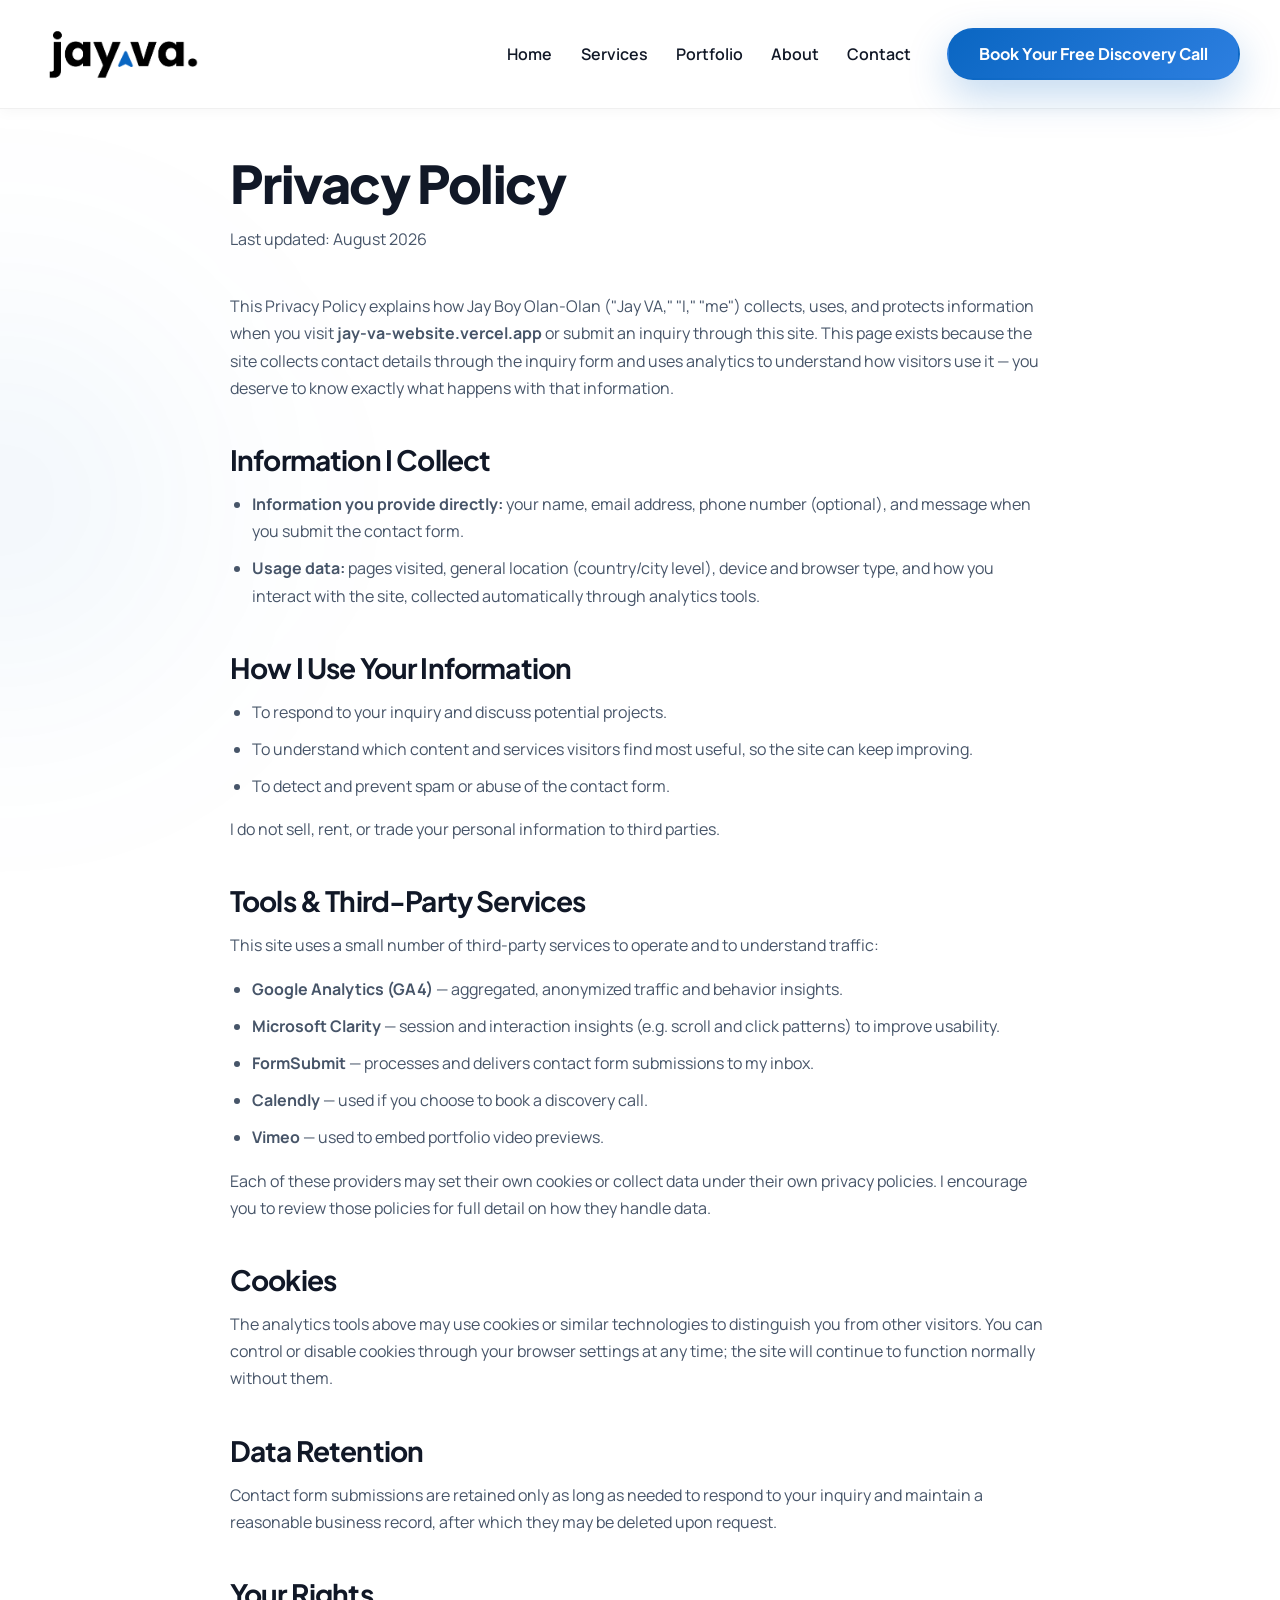
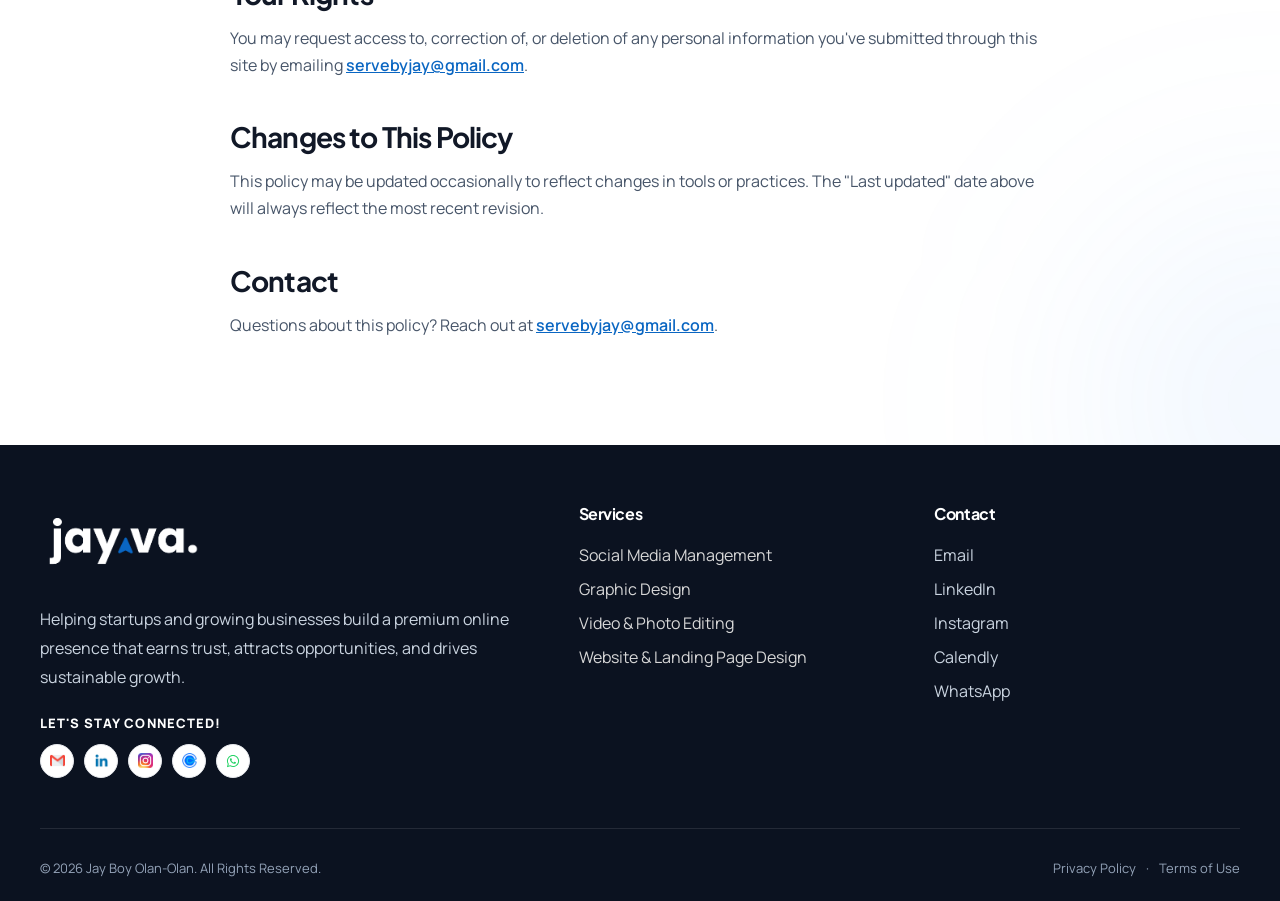
==== commit 9b205f9a: "Update website design and content" ====
--- a/privacy.html
+++ b/privacy.html
@@ -21,7 +21,7 @@
 
     <link href="https://fonts.googleapis.com/css2?family=Plus+Jakarta+Sans:wght@300;400;500;600;700;800&family=Manrope:wght@300;400;500;600;700;800&display=swap" rel="stylesheet">
 
-    <link rel="stylesheet" href="css/style.min.css?v=20260911">
+    <link rel="stylesheet" href="css/style.min.css?v=20260913">
 
 </head>
 
@@ -231,7 +231,7 @@
 
     </footer>
 
-    <script src="js/script.js?v=20260911" defer></script>
+    <script src="js/script.js?v=20260913" defer></script>
 
 </body>
 </html>
--- a/css/style.min.css
+++ b/css/style.min.css
@@ -1 +1 @@
-*,*::before,*::after{margin:0;padding:0;box-sizing:border-box}html{width:100%;overflow-x:hidden;scroll-behavior:smooth;scroll-padding-top:125px;overscroll-behavior-y:none}body{width:100%;min-height:100vh;font-family:'Manrope',sans-serif;background:#ffffff;color:#111827;overflow-x:hidden;position:relative;-webkit-font-smoothing:antialiased;-moz-osx-font-smoothing:grayscale;text-rendering:optimizeLegibility}:root{--ease-smooth:cubic-bezier(.22,.61,.36,1)}img,picture,video,canvas,svg,iframe{display:block;max-width:100%;height:auto}h1,h2,h3,h4,h5,h6{font-family:'Plus Jakarta Sans',sans-serif;color:#111827;font-weight:700;letter-spacing:-0.03em}section[id]{scroll-margin-top:88px}body::before,body::after{content:"";position:absolute;width:500px;height:500px;border-radius:50%;filter:blur(120px);z-index:-2;pointer-events:none;animation:gradientFloat 10s ease-in-out infinite}body::before{top:10%;left:-250px;background:radial-gradient(circle,rgba(10,102,194,.10),transparent 70%)}body::after{bottom:10%;right:-250px;background:radial-gradient(circle,rgba(79,156,249,.15),transparent 70%);animation-delay:6s}@keyframes gradientFloat{0%{transform:translateY(0)}50%{transform:translateY(-40px)}100%{transform:translateY(0)}}::selection{background:#0A66C2;color:#fff}.skip-link{position:absolute;top:-60px;left:16px;background:var(--primary);color:#fff;padding:12px 20px;border-radius:10px;text-decoration:none;font-weight:700;z-index:1100;transition:top .2s ease}.skip-link:focus{top:16px}.sr-only{position:absolute;width:1px;height:1px;padding:0;margin:-1px;overflow:hidden;clip:rect(0,0,0,0);white-space:nowrap;border:0}a:focus-visible,button:focus-visible,.hamburger:focus-visible{outline:2px solid var(--primary);outline-offset:3px;border-radius:6px}:root{--primary:#0A66C2;--primary-dark:#004182;--heading:#111827;--body:#475569;--surface:#E8F2FC;--surface-strong:#DCEAFB;--border:#E5E7EB;--hover-border:#D6E9FF;--hover-shadow:rgba(10,102,194,.10);--fs-2xs:clamp(0.7rem,0.7rem + 0.08vw,0.75rem);--fs-xs:clamp(0.75rem,0.75rem + 0.1vw,0.8125rem);--fs-sm:clamp(0.8125rem,0.8125rem+ 0.1vw,0.875rem);--fs-base:clamp(0.9375rem,0.9375rem+ 0.1vw,1rem);--fs-md:clamp(1rem,1rem + 0.2vw,1.125rem);--fs-lg:clamp(1.125rem,1.125rem + 0.4vw,1.375rem);--fs-xl:clamp(1.375rem,1.375rem + 0.6vw,1.75rem);--fs-2xl:clamp(1.5rem,1.5rem + 0.8vw,2rem);--fs-section-title:clamp(1.875rem,1rem + 3vw,3.25rem);--fs-cta-title:clamp(2rem,1rem + 4vw,3.75rem);--fs-hero:clamp(2.75rem,1.25rem + 4.75vw,4.75rem);--fs-stat:clamp(2.25rem,1rem + 4vw,3.75rem);--fs-profile-name:clamp(1.5rem,1.2rem + 1vw,1.75rem);--lh-tight:1.15;--lh-snug:1.4;--lh-normal:1.7;--lh-loose:1.8;--space-1:4px;--space-2:8px;--space-3:12px;--space-4:16px;--space-5:20px;--space-6:24px;--space-8:32px;--space-10:40px;--space-12:48px;--space-16:64px;--space-20:80px;--space-24:96px}.container{width:min(1200px,calc(100% - 40px));margin:auto}.btn-primary,.btn-secondary{display:inline-flex;align-items:center;justify-content:center;gap:10px;padding:16px 30px;border-radius:999px;font-family:'Plus Jakarta Sans',sans-serif;font-weight:700;font-size:var(--fs-base);line-height:1;text-decoration:none;white-space:nowrap;cursor:pointer;border:2px solid transparent;transition:transform .3s ease,box-shadow .3s ease,background .3s ease,color .3s ease,border-color .3s ease}.btn-primary{background:linear-gradient(135deg,var(--primary),#2D7FE0);color:#fff;box-shadow:0 15px 40px rgba(10,102,194,.25)}.btn-primary:hover{transform:translateY(-4px);box-shadow:0 20px 50px rgba(10,102,194,.35)}.btn-primary:active{transform:translateY(-1px);box-shadow:0 10px 25px rgba(10,102,194,.3)}.btn-secondary{background:#fff;color:var(--primary);border-color:var(--border)}.btn-secondary:hover{border-color:var(--primary);background:#eef5ff;transform:translateY(-4px);box-shadow:0 15px 30px rgba(10,102,194,.12)}.btn-secondary:active{transform:translateY(-1px)}.btn-primary:focus-visible,.btn-secondary:focus-visible{outline:3px solid rgba(10,102,194,.45);outline-offset:3px}@media(max-width:520px){.btn-primary,.btn-secondary{width:100%}}@media(prefers-reduced-motion:reduce){.btn-primary:hover,.btn-secondary:hover,.btn-primary:active,.btn-secondary:active{transform:none}}@media(prefers-reduced-motion:reduce){html{scroll-behavior:auto}.floating-cta{animation:none}}.header{position:fixed;top:0;left:0;width:100%;z-index:1000;background:#fff;border-bottom:1px solid rgba(0,0,0,.06);box-shadow:0 2px 14px rgba(0,0,0,.04);transition:box-shadow .35s ease,border-color .35s ease}.header.scrolled{border-bottom:1px solid rgba(0,0,0,.08);box-shadow:0 12px 30px rgba(10,102,194,.10)}.navbar{height:108px;display:flex;align-items:center;justify-content:space-between;gap:30px}.logo{text-decoration:none;font-size:var(--fs-xl);font-weight:900;color:var(--heading);white-space:nowrap;flex-shrink:0;display:inline-flex;align-items:center}.logo span{color:var(--primary)}.logo-image{display:block;height:2.6em;width:auto}.logo-text{display:none}.logo.logo-pending .logo-image{display:none}.logo.logo-pending .logo-text{display:inline-block}.footer .logo.logo-pending .logo-text{color:#fff}.footer .logo.logo-pending .logo-text span{color:#4F9CF9}.nav-links{display:flex;align-items:center;justify-content:center;gap:2rem;list-style:none;margin-left:auto}.nav-links li{list-style:none}.nav-links a{position:relative;text-decoration:none;color:var(--heading);font-weight:600;transition:.3s}.nav-links a::after{content:"";position:absolute;left:0;bottom:-6px;width:0;height:2px;background:var(--primary);transition:.35s}.nav-links a:hover{color:var(--primary)}.nav-links a:hover::after{width:100%}.navbar .btn-primary{margin-left:12px}.hamburger{display:none;position:relative;width:48px;height:48px;border:none;background:transparent;cursor:pointer;flex-shrink:0;z-index:1200}.hamburger span{position:absolute;left:50%;width:24px;height:2px;background:#111827;border-radius:999px;transform-origin:center;transition:transform .3s cubic-bezier(.4,0,.2,1),opacity .25s ease}.hamburger span:nth-child(1){transform:translate(-50%,-8px)}.hamburger span:nth-child(2){transform:translate(-50%,0)}.hamburger span:nth-child(3){transform:translate(-50%,8px)}.hamburger.active span:nth-child(1){transform:translate(-50%,0)}.hamburger.active span:nth-child(2){opacity:0}.hamburger.active span:nth-child(3){transform:translate(-50%,0)}@media(max-width:992px){.navbar{height:80px}.navbar .btn-primary{display:none}.hamburger{display:block}.nav-links{position:fixed;top:80px;left:0;right:0;width:100%;background:rgba(255,255,255,.88);backdrop-filter:blur(18px) saturate(160%);-webkit-backdrop-filter:blur(18px) saturate(160%);display:flex;flex-direction:column;align-items:center;justify-content:flex-start;gap:0;overflow:hidden;max-height:0;opacity:0;transform:translateY(-6px);pointer-events:none;transition:max-height .4s cubic-bezier(.4,0,.2,1),opacity .3s ease,transform .3s ease;box-shadow:0 20px 40px rgba(0,0,0,.08)}.nav-links.active{max-height:420px;opacity:1;transform:translateY(0);pointer-events:auto}.nav-links li{width:100%}.nav-links a{display:block;width:100%;padding:18px;text-align:center;border-bottom:1px solid #eee}}.hero{position:sticky;top:0;z-index:1;min-height:min(94vh,820px);min-height:min(94svh,820px);display:flex;align-items:center;padding:128px 0 72px;overflow:hidden;background:radial-gradient(ellipse 60% 50% at 50% 0%,rgba(10,102,194,.05),transparent 60%),#fff}.hero-bg-photo{position:absolute;inset:0;z-index:-3;background-image:url("../images/hero-bg.webp");background-size:cover;background-position:center}.hero-bg-photo::after{content:"";position:absolute;inset:0;background:linear-gradient(100deg,rgba(255,255,255,.97) 0%,rgba(255,255,255,.92) 35%,rgba(255,255,255,.72) 58%,rgba(10,102,194,.22) 100%)}@media(max-width:992px){.hero-bg-photo::after{background:linear-gradient(180deg,rgba(255,255,255,.97) 0%,rgba(255,255,255,.90) 45%,rgba(255,255,255,.75) 100%)}}.hero::before{content:"";position:absolute;width:820px;height:820px;background:rgba(10,102,194,.08);border-radius:50%;filter:blur(150px);top:-320px;right:-280px;z-index:-1;animation:heroFloat1 14s ease-in-out infinite}.hero::after{content:"";position:absolute;width:600px;height:600px;background:rgba(79,156,249,.07);border-radius:50%;filter:blur(130px);bottom:-300px;left:-260px;z-index:-1;animation:heroFloat2 16s ease-in-out infinite}@keyframes heroFloat1{0%{transform:translateY(0) scale(1)}50%{transform:translateY(-24px) scale(1.03)}100%{transform:translateY(0) scale(1)}}@keyframes heroFloat2{0%{transform:translateY(0) scale(1)}50%{transform:translateY(18px) scale(1.03)}100%{transform:translateY(0) scale(1)}}.hero-bg-decor{position:absolute;inset:0;z-index:0;pointer-events:none;background-image:url("../images/hero-bg.webp");background-repeat:no-repeat;background-position:bottom right;background-size:min(46%,620px) auto}@media(max-width:768px){.hero-bg-decor{background-size:min(58%,320px) auto;opacity:.9}}.hero-grid{position:relative;z-index:1;display:flex;flex-direction:column;justify-content:center;gap:48px}.hero-content{display:flex;flex-direction:column;align-items:center;text-align:center;max-width:1040px;margin:0 auto}.hero-content h1,.hero-content p{margin-left:auto;margin-right:auto}.hero-buttons{justify-content:center}@media(min-width:993px){.hero-grid{flex-direction:row;align-items:center;gap:56px}.hero-content{align-items:flex-start;text-align:left;max-width:640px;margin:0;flex:1.2}.hero-content h1,.hero-content p{margin-left:0;margin-right:0}.hero-buttons{justify-content:flex-start}.hero-visual{flex:.8}}.hero-visual{position:relative;display:flex;align-items:center;justify-content:center;width:100%;max-width:380px;margin:0 auto;animation:heroFadeUp .7s .1s cubic-bezier(.22,.61,.36,1) both}.hero-visual-blob{position:absolute;width:88%;aspect-ratio:1/1;border-radius:50%;background:radial-gradient(circle at 32% 28%,rgba(79,156,249,.85),rgba(10,102,194,.55) 55%,rgba(10,102,194,.15) 80%);z-index:0}.hero-portrait{position:relative;z-index:1;width:100%;height:auto;display:block;border-radius:28px}@media (prefers-reduced-motion:reduce){.hero-visual{animation:none}}.hero-tag{display:inline-flex;align-items:center;gap:10px;padding:10px 18px;border-radius:999px;background:#eef5ff;border:1px solid rgba(10,102,194,.15);color:var(--primary);font-weight:700;letter-spacing:.08em;font-size:var(--fs-xs);text-transform:uppercase;margin-bottom:48px;animation:heroFadeUp .7s cubic-bezier(.22,.61,.36,1) both}.hero-content h1{font-family:'Plus Jakarta Sans',sans-serif;font-size:var(--fs-hero);font-weight:800;line-height:1.16;letter-spacing:-0.04em;max-width:980px;margin-bottom:22px;text-wrap:balance;animation:heroFadeUp .7s .08s cubic-bezier(.22,.61,.36,1) both}.hero-content h1 .text-accent{color:var(--primary)}.hero-content p{color:var(--body);font-size:var(--fs-md);line-height:1.85;max-width:760px;margin-bottom:60px;text-wrap:balance;animation:heroFadeUp .7s .16s cubic-bezier(.22,.61,.36,1) both}.hero-buttons{display:flex;flex-wrap:wrap;gap:1rem;animation:heroFadeUp .7s .24s cubic-bezier(.22,.61,.36,1) both}.hero-buttons .btn-primary,.hero-buttons .btn-secondary,.about-buttons .btn-primary,.about-buttons .btn-secondary{padding:14px 24px}@media(min-width:769px){.hero-buttons,.about-buttons{flex-wrap:nowrap}}@keyframes heroFadeUp{from{opacity:0;transform:translateY(14px)}to{opacity:1;transform:translateY(0)}}@media (prefers-reduced-motion:reduce){.hero-tag,.hero-content h1,.hero-content p,.hero-buttons{animation:none}}@media (max-width:992px){.hero{padding:110px 0 56px;min-height:auto}}.icon-svg{width:1em;height:1em;fill:currentColor;display:inline-block;vertical-align:-0.125em}@keyframes icon-spin{100%{transform:rotate(360deg)}}.icon-spin{animation:icon-spin 1s linear infinite}@media (prefers-reduced-motion:reduce){.hero::before,.hero::after{animation:none}}.hero-image{border:3px solid #fff;box-shadow:0 30px 70px rgba(0,0,0,.15)}.section-heading{text-align:center;max-width:700px;margin:0 auto 36px}.section-heading span{display:inline-block;color:var(--primary);font-weight:800;font-size:var(--fs-xs);letter-spacing:.14em;text-transform:uppercase;margin-bottom:10px}.section-heading h2{font-size:var(--fs-section-title);font-weight:800;line-height:1.05;letter-spacing:-0.035em;margin:6px 0 14px}.section-heading p{color:var(--body);font-size:var(--fs-md);line-height:var(--lh-snug)}.advantage-card:hover{transform:translateY(-10px);border-color:var(--hover-border);box-shadow:0 25px 50px var(--hover-shadow)}.services{position:relative;z-index:2;padding:90px 0 58px;margin-top:-32px;background:#fff;border-radius:32px 32px 0 0;box-shadow:0 -30px 60px rgba(15,23,42,.12)}@media(max-width:768px){.services{padding:64px 0 48px;margin-top:-20px;border-radius:22px 22px 0 0}}.services-grid{display:grid;grid-template-columns:1fr;gap:40px;align-items:start}.services-intro{display:flex;flex-direction:column;align-items:center}.services-cta{display:inline-flex;align-items:center;justify-content:center}@media(min-width:993px){.services-grid{grid-template-columns:.85fr 1.15fr;gap:64px}.services-intro{align-items:flex-start}.services-intro .section-heading{text-align:left;max-width:none;margin:0 0 28px}.services-cta{align-self:flex-start}}.services-wrapper{max-width:1000px;margin:auto;display:grid;grid-template-columns:1fr;gap:20px;background:#fff}@media(min-width:640px){.services-wrapper{grid-template-columns:repeat(2,1fr);gap:20px}}@media(min-width:993px){.services-wrapper{margin:0}}.service-item{position:relative;padding:24px 22px;background:#fff;border:1px solid var(--border);border-radius:18px;transition:transform .3s ease,box-shadow .3s ease,border-color .3s ease}@media(hover:hover) and (pointer:fine){.service-item:hover{transform:translateY(-6px);border-color:var(--hover-border);box-shadow:0 20px 40px var(--hover-shadow)}}.service-icon{display:flex;align-items:center;justify-content:center;width:44px;height:44px;border-radius:12px;background:var(--surface);color:var(--primary);margin-bottom:16px}.service-icon svg{width:22px;height:22px}.service-icon-image{display:block;width:22px;height:22px;object-fit:contain}.service-icon svg{display:none}.service-icon.icon-pending .service-icon-image{display:none}.service-icon.icon-pending svg{display:block}.service-item:hover .service-icon{background:var(--primary);color:#fff;transition:background .3s ease,color .3s ease}.service-title{display:flex;align-items:center;gap:16px;margin-bottom:14px}.service-title h3{font-family:'Plus Jakarta Sans',sans-serif;font-size:var(--fs-md);font-weight:700;color:var(--heading);letter-spacing:-0.01em;transition:color .3s ease}.service-item:hover .service-title h3{color:var(--primary)}.service-content p{color:var(--body);line-height:1.8}.service-content ul{list-style:none;display:grid;gap:12px;margin-top:16px}.service-content li{position:relative;padding-left:24px;color:var(--body);line-height:1.7}.service-content li::before{content:"✓";position:absolute;left:0;top:0;color:var(--primary);font-weight:700}@media(min-width:577px){.services{padding:76px 0}}@media(min-width:993px){.services{padding:104px 0}}@media(prefers-reduced-motion:reduce){.service-item{transition:none}}.process{padding:58px 0;background:#fff;transition-delay:.2s}.process-grid{display:grid;grid-template-columns:1fr;gap:14px}.process-card{position:relative;padding:18px 20px 18px 20px;border-left:2px solid var(--border);border-radius:0 12px 12px 0;transition:transform .3s ease,box-shadow .3s ease,border-color .3s ease,background-color .3s ease}@media(hover:hover) and (pointer:fine){.process-card:hover{border-color:var(--primary);background-color:var(--surface);transform:translateY(-4px);box-shadow:0 20px 40px var(--hover-shadow)}}.process-number{font-size:1.875rem;font-weight:800;color:var(--primary);margin-bottom:8px}.process-card h3{margin-bottom:15px}.process-card p{color:var(--body);line-height:1.8}.portfolio{padding:var(--space-20) 0;background:var(--surface);border-top:1px solid rgba(10,102,194,.10);transition-delay:.25s}.portfolio-service{position:relative;background:#fff;border:none;border-radius:24px;margin-bottom:16px;overflow:hidden;box-shadow:0 4px 24px rgba(15,23,42,.06)}.portfolio-service:last-child{margin-bottom:0}.portfolio-service-header{display:flex;flex-direction:column;gap:8px;padding:22px}.portfolio-service-header h3{font-size:var(--fs-md);margin-bottom:6px}.portfolio-service-header p{color:var(--body);font-size:var(--fs-base);line-height:1.7}.portfolio-projects{display:grid;grid-template-rows:1fr}.portfolio-projects-inner{border-top:1px solid var(--border)}.project-content{padding:24px 28px 28px}.project-content > span{color:var(--primary);font-weight:700;font-size:var(--fs-xs);letter-spacing:.5px;text-transform:uppercase}.project-content h4{font-family:'Plus Jakarta Sans',sans-serif;font-size:var(--fs-base);margin:10px 0 12px}.project-content > p{color:var(--body);line-height:1.8;margin-bottom:18px}.portfolio-video-grid{display:grid;gap:24px;grid-template-columns:1fr;padding:0}.video-showcase{background:#fff;border-top:1px solid var(--border);overflow:hidden;display:flex;flex-direction:column}.video-media{position:relative;aspect-ratio:16 / 9;overflow:hidden;background:#0b1220}.portfolio-video{width:100%;height:100%;object-fit:cover;display:block}.video-media::after{content:"";position:absolute;inset:0;background:linear-gradient(to top,rgba(11,18,32,.28),transparent 45%);pointer-events:none}.media-badge{position:absolute;top:16px;left:16px;z-index:2;background:rgba(255,255,255,.92);color:var(--primary);border:1px solid rgba(255,255,255,.5);padding:8px 14px;border-radius:999px;font-size:var(--fs-2xs);font-weight:700;backdrop-filter:blur(10px)}.video-showcase .project-content{padding:24px 28px 28px}@media(min-width:993px){.portfolio-video-grid{grid-template-columns:repeat(2,minmax(0,1fr))}.video-showcase--featured{grid-column:1 / -1}}.deliverables{margin-top:24px}.deliverables h5,.project-highlights h5{font-size:var(--fs-sm);margin-bottom:14px;color:var(--heading)}.deliverables ul{padding-left:20px}.deliverables li{margin-bottom:10px;line-height:1.7;color:var(--body)}.project-highlights{margin-top:28px}.highlight-tags{display:flex;flex-wrap:wrap;gap:8px}.highlight-tags span{background:var(--surface);border:1px solid var(--border);padding:7px 13px;border-radius:999px;font-size:var(--fs-2xs);font-weight:600}.graphic-highlights h5,.video-highlights h5,.photo-highlights h5,.social-highlights h5{font-size:var(--fs-sm);margin-bottom:12px}.site-project-grid{display:grid;gap:24px;grid-template-columns:1fr}.site-project-card{position:relative;background:#fff;border:1px solid var(--border);border-radius:20px;overflow:hidden;display:flex;flex-direction:column}.site-project-top{position:relative;padding:32px 28px 8px}.media-badge--static{position:static;display:inline-flex;margin-top:20px;margin-bottom:16px;backdrop-filter:none;background:var(--surface);border-color:var(--border)}.site-project-category{display:block;color:var(--primary);font-weight:700;font-size:var(--fs-xs);letter-spacing:.5px;text-transform:uppercase;margin-bottom:10px}.site-project-title-row{display:flex;align-items:center;justify-content:flex-start;flex-wrap:wrap;gap:12px 16px;margin-bottom:14px}.site-project-top h4{font-family:'Plus Jakarta Sans',sans-serif;font-size:var(--fs-lg,var(--fs-base));margin:0}.site-project-title-row .site-visit-btn{flex-shrink:0}.site-project-top > p{color:var(--body);line-height:1.8;margin-bottom:22px}.site-visit-btn{padding:8px 14px;font-size:var(--fs-xs);gap:6px}.site-project-bottom{padding:24px 28px 32px;border-top:1px solid var(--border)}.site-project-bottom .deliverables{margin-top:8px}@media(min-width:769px){.site-project-bottom{display:grid;grid-template-columns:1.2fr 1fr;gap:40px;align-items:start}.site-project-bottom .deliverables,.site-project-bottom .project-highlights{margin-top:0}}@media(min-width:993px){.site-project-top,.site-project-bottom{padding-left:36px;padding-right:36px}}.social-showcase{border-top:1px solid var(--border)}.social-hero-grid{display:grid;grid-template-columns:repeat(2,minmax(0,1fr));gap:14px;padding:22px;border-top:1px solid var(--border)}@media(max-width:576px){.social-hero-grid{grid-template-columns:1fr;gap:10px}}.social-hero{border-radius:18px;overflow:hidden;background:#fff}.social-hero img{width:100%;aspect-ratio:4/3;display:block;object-fit:contain;background:#fff;padding:4px}.social-content,.social-highlights{padding:22px}.social-highlights{padding:16px 22px;border-top:1px solid var(--border)}.social-content{text-align:center}.social-content span{display:inline-block;color:var(--primary);font-size:var(--fs-xs);font-weight:700;text-transform:uppercase;letter-spacing:.5px}.social-content h4{margin:12px 0;font-size:var(--fs-base)}.social-content p{color:var(--body);line-height:1.8;max-width:640px;margin-left:auto;margin-right:auto}.social-highlights h5{margin-bottom:18px}.result-stats{display:flex;flex-wrap:wrap;justify-content:center;gap:32px;margin-top:28px;padding-top:24px;border-top:1px solid var(--border)}.stat-item{display:flex;flex-direction:column;align-items:center;text-align:center;gap:6px;padding-right:32px;border-right:1px solid var(--border);opacity:0;transform:translateY(14px);animation:statFadeIn 0.6s ease forwards;transition:transform 0.35s ease}.stat-item:nth-child(1){animation-delay:0.05s}.stat-item:nth-child(2){animation-delay:0.2s}.stat-item:nth-child(3){animation-delay:0.35s}.stat-item:last-child{border-right:none;padding-right:0}.stat-item:hover{transform:translateY(-6px)}.stat-number{font-size:var(--fs-stat);font-weight:800;line-height:1;letter-spacing:-0.02em;color:var(--accent,#111);transition:color 0.35s ease,text-shadow 0.35s ease}.stat-item:hover .stat-number{color:var(--accent-hover,#022acb);text-shadow:0 8px 24px rgba(0,0,0,0.12)}.stat-label{font-size:var(--fs-sm);font-weight:500;color:var(--muted,#666);letter-spacing:0.03em;text-transform:uppercase;position:relative}.stat-label::after{content:"";display:block;width:0%;height:2px;margin-top:6px;background:var(--accent-hover,#0241c8);transition:width 0.4s ease}.stat-item:hover .stat-label::after{width:100%}@keyframes statFadeIn{from{opacity:0;transform:translateY(14px)}to{opacity:1;transform:translateY(0)}}@media (max-width:640px){.result-stats{gap:20px 28px}.stat-item{border-right:none;padding-right:0;min-width:45%}}.graphic-gallery,.graphic-services,.graphic-highlights{padding:22px}.graphic-highlights{padding:16px 22px}.graphic-services,.graphic-highlights{border-top:1px solid var(--border)}.graphic-gallery h5,.graphic-services h5,.graphic-highlights h5{margin-bottom:18px}.niche-row{margin-bottom:36px}.niche-row:last-child{margin-bottom:0}.niche-row-header{margin-bottom:16px}.niche-row-header h4{color:var(--heading);font-family:'Plus Jakarta Sans',sans-serif;font-size:var(--fs-base);font-weight:800;margin-bottom:4px}.niche-row-header p{color:var(--body);font-size:var(--fs-xs);line-height:1.6;max-width:640px}.niche-grid{display:grid;grid-template-columns:repeat(4,minmax(0,1fr));gap:18px}.niche-row--center .niche-row-header{text-align:center}.niche-row--center .niche-row-header p{margin-left:auto;margin-right:auto}.niche-row--center .niche-grid{justify-content:center}.niche-grid-item{position:relative;width:100%;aspect-ratio:2/3;border-radius:16px;overflow:hidden;background:var(--surface);border:1px solid var(--border)}.niche-grid-item img{width:100%;height:100%;display:block;object-fit:cover}.niche-grid-item.media-pending img{display:none}.media-pending-label{display:none}.niche-grid-item.media-pending .media-pending-label{display:flex;align-items:center;justify-content:center;text-align:center;position:absolute;inset:0;padding:10px;border:1.5px dashed var(--border);border-radius:16px;background:var(--surface);color:var(--body);font-size:var(--fs-2xs);font-weight:600}.landscape-row{margin-top:36px}.landscape-card{position:relative;width:100%;aspect-ratio:16/9;border-radius:16px;overflow:hidden;background:var(--surface);border:1px solid var(--border)}.landscape-card img{width:100%;height:100%;display:block;object-fit:cover}.landscape-card.media-pending img{display:none}.landscape-card.media-pending .media-pending-label{display:flex;align-items:center;justify-content:center;text-align:center;position:absolute;inset:0;padding:10px;border:1.5px dashed var(--border);border-radius:16px;background:var(--surface);color:var(--body);font-size:var(--fs-2xs);font-weight:600}.graphic-services ul{display:grid;gap:12px;padding-left:18px}.graphic-services li{color:var(--body);line-height:1.7}@media (max-width:768px){.niche-grid{grid-template-columns:repeat(2,minmax(0,1fr));gap:12px}.niche-row{margin-bottom:32px}.niche-row-header{margin-bottom:16px}}.video-gallery,.video-highlights{padding:22px}.video-highlights{padding:16px 22px;border-top:1px solid var(--border)}.video-gallery h5,.video-highlights h5{margin-bottom:18px}.portrait-video-grid{display:grid;grid-template-columns:repeat(4,minmax(0,1fr));gap:14px}.portrait-video-card{position:relative;width:100%;aspect-ratio:9/16;border-radius:18px;overflow:hidden;background:#0b1220;border:1px solid var(--border)}.portrait-video-card video,.portrait-video-card .video-poster{width:100%;height:100%;display:block;object-fit:cover;background:#0b1220}.portrait-video-card iframe{position:absolute;inset:0;width:100%;height:100%;border:0;display:block}.portrait-video-card.media-pending{display:flex;align-items:center;justify-content:center;border:1.5px dashed var(--border);background:var(--surface)}.portrait-video-card.media-pending video,.portrait-video-card.media-pending iframe,.portrait-video-card.media-pending .video-poster{display:none}.portrait-video-card .media-pending-label{display:none;text-align:center;padding:10px;color:var(--body);font-size:var(--fs-2xs);font-weight:600}.portrait-video-card.media-pending .media-pending-label{display:flex;flex-direction:column;align-items:center;gap:8px}.portrait-video-card.media-pending .icon-svg{color:var(--primary);opacity:.6}@media (max-width:768px){.video-gallery,.video-highlights{padding:18px}.portrait-video-grid{grid-template-columns:repeat(2,minmax(0,1fr));gap:8px}}.photo-gallery,.photo-highlights{padding:22px}.photo-highlights{padding:16px 22px;border-top:1px solid var(--border)}.photo-gallery h5,.photo-highlights h5{margin-bottom:18px}.photo-grid{display:grid;grid-template-columns:repeat(2,minmax(0,1fr));gap:var(--space-4);max-width:none;width:100%}@media(max-width:576px){.photo-grid{grid-template-columns:1fr;max-width:none}}.photo-card{position:relative;margin:0;overflow:hidden;border-radius:18px;cursor:zoom-in;isolation:isolate;background:var(--surface)}.photo-card img{display:block;width:100%;aspect-ratio:4/3;height:auto;object-fit:contain;background:var(--surface)}.photo-lightbox{position:fixed;inset:0;background:rgba(0,0,0,0.9);display:flex;align-items:center;justify-content:center;padding:40px;opacity:0;visibility:hidden;transition:opacity 0.3s ease;z-index:1000;cursor:zoom-out}.photo-lightbox.is-active{opacity:1;visibility:visible}.photo-lightbox-img{max-width:90vw;max-height:90vh;border-radius:8px;transform:scale(0.92);transition:transform 0.3s ease;cursor:zoom-out}.photo-lightbox.is-active .photo-lightbox-img{transform:scale(1)}.photo-lightbox-close{position:absolute;top:24px;right:24px;width:44px;height:44px;border:none;border-radius:50%;background:rgba(255,255,255,0.1);color:#fff;font-size:24px;line-height:1;cursor:zoom-out;display:flex;align-items:center;justify-content:center;transition:background 0.25s ease}.photo-lightbox-close:hover{background:rgba(255,255,255,0.25)}.photo-lightbox-nav{position:absolute;top:50%;transform:translateY(-50%);width:48px;height:48px;border:none;border-radius:50%;background:rgba(255,255,255,0.1);color:#fff;cursor:pointer;display:flex;align-items:center;justify-content:center;transition:background 0.25s ease,transform 0.25s ease;z-index:2}.photo-lightbox-nav:hover{background:rgba(255,255,255,0.25)}.photo-lightbox-nav:active{transform:translateY(-50%) scale(0.94)}.photo-lightbox-prev{left:16px}.photo-lightbox-next{right:16px}.photo-lightbox-counter{position:absolute;bottom:22px;left:50%;transform:translateX(-50%);color:#fff;font-size:var(--fs-xs);font-weight:700;background:rgba(0,0,0,0.45);padding:6px 14px;border-radius:999px;letter-spacing:.03em}@media(max-width:576px){.photo-lightbox{padding:20px}.photo-lightbox-nav{width:40px;height:40px}.photo-lightbox-prev{left:6px}.photo-lightbox-next{right:6px}.photo-lightbox-close{top:14px;right:14px;width:40px;height:40px}}.niche-grid-item,.social-hero,.landscape-card{cursor:zoom-in;transition:transform .3s ease,box-shadow .3s ease}@media(hover:hover) and (pointer:fine){.niche-grid-item:hover,.social-hero:hover,.landscape-card:hover{transform:translateY(-4px);box-shadow:0 18px 36px rgba(15,23,42,.12)}}.niche-grid-item:focus-visible,.social-hero:focus-visible,.landscape-card:focus-visible,.photo-card:focus-visible{outline:3px solid rgba(10,102,194,.45);outline-offset:3px}@media(prefers-reduced-motion:reduce){.niche-grid-item,.social-hero,.landscape-card{transition:none}}.about{padding:58px 0;background:#fff;transition-delay:.3s}.about-grid{display:grid;grid-template-columns:1fr;gap:40px;align-items:center}.image-wrapper{position:relative}.image-wrapper img{width:100%;aspect-ratio:490/613;object-fit:cover;border-radius:28px;display:block;box-shadow:0 30px 80px rgba(0,0,0,.10)}.about-content{padding:0 4px}@media(min-width:577px){.about-content{padding:0 10px}}@media(min-width:993px){.about-content{padding:0 16px 0 0}}.about-content span{display:inline-block;color:var(--primary);font-size:var(--fs-xs);font-weight:800;letter-spacing:.14em;text-transform:uppercase;margin-bottom:10px}.about-content h2{font-size:var(--fs-section-title);font-weight:800;margin:6px 0 14px;line-height:1.08;letter-spacing:-0.035em}.about-content p{color:var(--body);margin-bottom:20px;line-height:1.9}.about-buttons{display:flex;flex-wrap:wrap;align-items:center;gap:1rem}.feature{background:#fff;border:1px solid var(--border);border-radius:16px;padding:18px 24px;display:flex;align-items:center;justify-content:center;gap:12px;text-align:center;font-weight:600;min-height:70px;transition:.3s ease}.feature:hover{transform:translateY(-4px);border-color:var(--hover-border);box-shadow:0 15px 30px var(--hover-shadow)}.tools{padding:58px 0;background:var(--surface);border-top:1px solid rgba(10,102,194,.10)}.tools-groups{max-width:1000px;margin:auto;display:flex;flex-direction:column;align-items:center;gap:40px}.tools-group{width:100%;display:flex;flex-direction:column;align-items:center}.tools-group-title{font-family:'Plus Jakarta Sans',sans-serif;font-size:var(--fs-sm);font-weight:800;letter-spacing:.06em;text-transform:uppercase;color:var(--primary);margin-bottom:16px;text-align:center;width:100%}.tools-grid{display:flex;flex-wrap:wrap;justify-content:center;gap:10px;width:100%}.tool-card{position:relative;overflow:hidden;background:white;border:1px solid var(--border);border-radius:14px;padding:12px 8px;text-align:center;display:flex;flex-direction:column;align-items:center;justify-content:center;gap:10px;flex:0 0 84px;transition:transform .35s ease,border-color .35s ease,box-shadow .35s ease;opacity:0;transform:translateY(24px) scale(.95)}.tool-card img{width:26px;height:26px}.tools.active .tool-card{animation:toolIn .6s cubic-bezier(.16,1,.3,1) forwards}@keyframes toolIn{to{opacity:1;transform:translateY(0) scale(1)}}.tools.active .tool-card:nth-child(1){animation-delay:.02s}.tools.active .tool-card:nth-child(2){animation-delay:.06s}.tools.active .tool-card:nth-child(3){animation-delay:.10s}.tools.active .tool-card:nth-child(4){animation-delay:.14s}.tools.active .tool-card:nth-child(5){animation-delay:.18s}.tool-card::before{content:"";position:absolute;inset:0;background:radial-gradient(circle at 50% 0%,rgba(10,102,194,.10),transparent 70%);opacity:0;transition:opacity .35s ease}.tool-card:hover::before{opacity:1}.tool-card img,.tool-card span{position:relative;z-index:1}.tool-card:hover{transform:translateY(-10px);border-color:var(--hover-border);box-shadow:0 25px 50px var(--hover-shadow)}.tool-card img{width:30px;height:30px;object-fit:contain;transition:transform .35s ease}.tool-card img:not([src]),.tool-card img.broken{display:none}.tool-card:hover img{transform:scale(1.15) rotate(-4deg)}.tool-card span{display:block;font-weight:700;color:var(--heading);transition:color .3s ease;font-size:var(--fs-xs)}.tool-card:hover span{color:var(--primary)}@media(prefers-reduced-motion:reduce){.tool-card{opacity:1;transform:none;animation:none !important}}.results{padding:58px 0;background:var(--surface);border-top:1px solid rgba(10,102,194,.10);transition-delay:.4s}.advantages{padding:58px 0;background:var(--surface);border-top:1px solid rgba(10,102,194,.10);transition-delay:.45s}.advantages-lead{max-width:700px;margin:0 auto 40px;text-align:center;color:var(--body);font-size:var(--fs-md);line-height:1.8}.advantages-grid{display:flex;flex-direction:column;gap:20px;max-width:1080px;margin:0 auto}@media(min-width:768px){.advantages-grid{flex-direction:row;flex-wrap:wrap;justify-content:center;gap:24px}.advantage-card{flex:1 1 300px;max-width:340px}}.advantage-card{background:#fff;border:1px solid var(--border);border-radius:18px;padding:28px 24px;transition:transform .3s ease,box-shadow .3s ease,border-color .3s ease}@media(hover:hover) and (pointer:fine){.advantage-card:hover{transform:translateY(-6px);border-color:var(--hover-border);box-shadow:0 20px 40px var(--hover-shadow)}}.advantage-icon{display:flex;align-items:center;justify-content:center;width:44px;height:44px;border-radius:12px;background:var(--surface);color:var(--primary);margin-bottom:16px}.advantage-icon svg{width:22px;height:22px}.advantage-icon img{width:1.625rem;height:1.625rem;object-fit:contain}.advantage-card:hover .advantage-icon{background:var(--primary);color:#fff;transition:background .3s ease,color .3s ease}.advantage-card h3{font-family:'Plus Jakarta Sans',sans-serif;font-size:var(--fs-md);font-weight:700;color:var(--heading);letter-spacing:-0.01em;margin-bottom:10px}.advantage-card p{color:var(--body);font-size:var(--fs-sm);line-height:1.75}.client-fit .advantage-card h3{margin-bottom:0}.cta{padding:58px 0 34px;transition-delay:.5s}.cta-box{background:linear-gradient(135deg,#0A66C2,#004182);color:white;text-align:center;padding:60px 28px;border-radius:32px;position:relative;overflow:hidden}.cta-box span{opacity:.95;font-weight:700;letter-spacing:1px;font-size:var(--fs-sm)}.cta-box h2{color:white;font-size:var(--fs-cta-title);margin:20px 0}.cta-box p{max-width:700px;margin:auto;opacity:.95;line-height:1.8}.cta-availability{display:inline-flex;align-items:center;gap:10px;margin:22px auto 0;padding:10px 20px;background:rgba(255,255,255,.12);border:1px solid rgba(255,255,255,.25);border-radius:999px;font-weight:700;font-size:var(--fs-sm);opacity:1;max-width:max-content}.availability-dot{width:8px;height:8px;border-radius:50%;background:#3DDC84;box-shadow:0 0 0 0 rgba(61,220,132,.6);animation:availability-pulse 2s infinite;flex-shrink:0}@keyframes availability-pulse{0%{box-shadow:0 0 0 0 rgba(61,220,132,.55)}70%{box-shadow:0 0 0 8px rgba(61,220,132,0)}100%{box-shadow:0 0 0 0 rgba(61,220,132,0)}}@media(prefers-reduced-motion:reduce){.availability-dot{animation:none}}.cta-buttons{margin-top:32px;display:flex;justify-content:center;gap:16px;flex-wrap:wrap}.btn-light{background:white;color:#0A66C2;text-decoration:none;padding:16px 32px;border-radius:999px;font-weight:700;transition:.3s ease;display:inline-flex}.btn-light:hover{transform:translateY(-3px);box-shadow:0 15px 30px rgba(0,0,0,.15)}.btn-outline-light{border:1px solid rgba(255,255,255,.4);color:white;text-decoration:none;padding:16px 32px;border-radius:999px;font-weight:700;transition:.3s ease;display:inline-flex}.btn-outline-light:hover{background:rgba(255,255,255,.1);transform:translateY(-3px)}.cta-subnote{margin-top:18px !important;max-width:none !important;opacity:.85;font-size:var(--fs-sm)}.cta-subnote a{color:#fff;font-weight:700;text-decoration:underline;text-underline-offset:3px}.cta-subnote a:hover{opacity:.85}.faq{padding:80px 0;background:#fff}.faq-list{max-width:760px;margin:0 auto;display:flex;flex-direction:column;gap:14px}.faq-item{border:1px solid var(--border);border-radius:18px;background:var(--surface,#E8F2FC);background:#fff;overflow:hidden;transition:border-color .25s ease,box-shadow .25s ease}.faq-item:has(.faq-question[aria-expanded="true"]){border-color:var(--hover-border);box-shadow:0 10px 28px rgba(10,102,194,.08)}.faq-question{width:100%;display:flex;align-items:center;justify-content:space-between;gap:16px;padding:20px 24px;background:none;border:0;cursor:pointer;text-align:left;font-family:'Plus Jakarta Sans',sans-serif;font-weight:700;font-size:var(--fs-md);color:var(--heading)}.faq-icon{position:relative;flex-shrink:0;width:22px;height:22px;transition:transform .3s var(--ease-smooth)}.faq-icon::before,.faq-icon::after{content:"";position:absolute;top:50%;left:50%;background:var(--primary);transform:translate(-50%,-50%);transition:transform .25s ease,opacity .25s ease}.faq-icon::before{width:14px;height:2px}.faq-icon::after{width:2px;height:14px}.faq-question[aria-expanded="true"] .faq-icon::after{transform:translate(-50%,-50%) rotate(90deg);opacity:0}.faq-question[aria-expanded="true"] .faq-icon{transform:rotate(180deg)}.faq-answer{display:grid;grid-template-rows:0fr;transition:grid-template-rows .4s var(--ease-smooth);color:var(--body);font-size:var(--fs-sm);line-height:var(--lh-normal)}.faq-answer-inner{overflow:hidden;min-height:0}.faq-answer-inner p{padding:0 24px 22px;transform:translateY(-6px);opacity:0;transition:transform .3s ease .05s,opacity .3s ease .05s}.faq-answer.is-open{grid-template-rows:1fr}.faq-answer.is-open .faq-answer-inner p{transform:translateY(0);opacity:1}@media (prefers-reduced-motion:reduce){.faq-answer,.faq-answer-inner p,.faq-icon{transition:none}}@media(max-width:768px){.faq{padding:60px 0}.faq-question{padding:18px 20px;font-size:var(--fs-base)}.faq-answer-inner p{padding:0 20px 20px}}.legal-page{padding:150px 0 90px}.legal-page .container{max-width:820px}.legal-page h1{font-size:var(--fs-section-title);font-weight:800;letter-spacing:-0.03em;margin-bottom:10px}.legal-page .legal-updated{color:var(--body);font-size:var(--fs-sm);margin-bottom:40px}.legal-page h2{font-size:var(--fs-xl);margin:40px 0 14px}.legal-page p{color:var(--body);line-height:var(--lh-normal);margin-bottom:16px}.legal-page ul{padding-left:22px;margin-bottom:16px;display:grid;gap:10px}.legal-page li{color:var(--body);line-height:var(--lh-normal)}.legal-page a{color:var(--primary);font-weight:600}.footer{background:#0b1220;color:rgb(215,215,215);padding:46px 0 24px}.footer-content{display:grid;grid-template-columns:1fr 1fr;gap:36px 24px;margin-bottom:44px}.footer-content > div:first-child{grid-column:1 / -1}.footer .logo{margin-top:-10px}.footer p{color:#cbd5e1;margin-top:12px;line-height:1.8}.footer h4{margin-bottom:20px;color:white}.footer ul{list-style:none}.footer li{margin-bottom:12px}.footer a{color:#cbd5e1;text-decoration:none;transition:.25s ease}.footer a:hover{color:#4F8FE8}.footer-bottom{border-top:1px solid rgba(255,255,255,.1);padding-top:30px;display:flex;flex-direction:column;align-items:center;justify-content:space-between;gap:14px;text-align:center;color:#94a3b8}.footer-bottom > span{font-size:var(--fs-xs)}.footer-legal{display:flex;align-items:center;gap:10px;font-size:var(--fs-xs)}.footer-legal a{color:#94a3b8;text-decoration:none;transition:.25s ease}.footer-legal a:hover{color:#fff}@media(min-width:640px){.footer-bottom{flex-direction:row;text-align:left}}.floating-cta{position:fixed;right:15px;bottom:15px;display:flex;align-items:center;gap:8px;padding:10px 16px;background:linear-gradient(135deg,var(--primary),#2D7FE0);color:#fff;text-decoration:none;font-weight:700;font-size:var(--fs-xs);border-radius:999px;z-index:998;box-shadow:0 12px 30px rgba(10,102,194,.25);opacity:0;visibility:hidden;transform:translateY(12px);pointer-events:none;transition:opacity .35s ease,transform .35s ease,visibility .35s,box-shadow .35s ease,background .35s ease}.floating-cta.is-visible{opacity:1;visibility:visible;transform:translateY(0);pointer-events:auto;animation:floatCTA 4s ease-in-out infinite}.floating-cta img{width:15px;height:15px;object-fit:contain;transition:transform .35s ease}.floating-cta:hover{transform:translateY(-6px);box-shadow:0 20px 50px rgba(10,102,194,.35)}.floating-cta:hover img{transform:rotate(-8deg) scale(1.08)}@keyframes floatCTA{0%{transform:translateY(0)}50%{transform:translateY(-6px)}100%{transform:translateY(0)}}.reveal{opacity:0;transform:translateY(60px) scale(.98);transition:opacity .9s cubic-bezier(.16,1,.3,1),transform .9s cubic-bezier(.16,1,.3,1),filter .9s cubic-bezier(.16,1,.3,1);filter:blur(6px)}.reveal.active{opacity:1;transform:none;filter:blur(0)}.service-item,.portfolio-card,.advantage-card,.process-card,.testimonial-card{opacity:0;transform:translateY(24px) scale(.97)}.reveal.active .result-card,.reveal.active .problem-card,.reveal.active .service-item,.reveal.active .portfolio-card,.reveal.active .advantage-card,.reveal.active .process-card,.reveal.active .testimonial-card{animation:cardIn .6s cubic-bezier(.16,1,.3,1) forwards}@keyframes cardIn{to{opacity:1;transform:translateY(0) scale(1)}}.reveal.active .result-card:nth-child(1),.reveal.active .problem-card:nth-child(1),.reveal.active .service-item:nth-child(1),.reveal.active .portfolio-card:nth-child(1),.reveal.active .advantage-card:nth-child(1),.reveal.active .process-card:nth-child(1),.reveal.active .testimonial-card:nth-child(1){animation-delay:.05s}.reveal.active .result-card:nth-child(2),.reveal.active .problem-card:nth-child(2),.reveal.active .service-item:nth-child(2),.reveal.active .portfolio-card:nth-child(2),.reveal.active .advantage-card:nth-child(2),.reveal.active .process-card:nth-child(2),.reveal.active .testimonial-card:nth-child(2){animation-delay:.12s}.reveal.active .result-card:nth-child(3),.reveal.active .problem-card:nth-child(3),.reveal.active .service-item:nth-child(3),.reveal.active .advantage-card:nth-child(3),.reveal.active .process-card:nth-child(3),.reveal.active .testimonial-card:nth-child(3){animation-delay:.19s}.reveal.active .result-card:nth-child(4),.reveal.active .problem-card:nth-child(4),.reveal.active .service-item:nth-child(4),.reveal.active .advantage-card:nth-child(4),.reveal.active .process-card:nth-child(4){animation-delay:.26s}.reveal.active .service-item:nth-child(5){animation-delay:.33s}@media(prefers-reduced-motion:reduce){.tool-card{border-radius:16px;padding:16px 12px;gap:10px;flex:0 0 110px}.tool-card img{width:28px;height:28px}.tool-card span{font-size:var(--fs-2xs)}}@media(min-width:577px){.process-grid{grid-template-columns:1fr 1fr}.results-grid{grid-template-columns:1fr 1fr}.case-right{grid-template-columns:1fr 1fr}.about-features{grid-template-columns:1fr 1fr}.form-row{grid-template-columns:1fr 1fr;gap:20px}.contact-form-wrapper{max-width:720px}}@media(min-width:993px){section[id]{scroll-margin-top:96px}.navbar{display:grid;grid-template-columns:auto 1fr auto auto;align-items:center;gap:24px;height:108px}.logo{font-size:2.3rem}.nav-links{position:static;justify-self:center;width:auto;max-height:none;opacity:1;overflow:visible;flex-direction:row;align-items:center;gap:2rem;background:none;box-shadow:none;transition:none}.nav-links li{width:auto}.nav-links a{padding:0;border-bottom:none;font-size:var(--fs-base)}.hamburger{display:none}.navbar .btn-primary{display:inline-flex;grid-column:3;justify-self:end}.problem{padding:104px 0}.problem-grid{grid-template-columns:1fr 1fr;gap:25px}.problem-card{padding:40px;border-radius:28px}.section-heading{margin:0 auto 80px}.portfolio{padding:92px 0}.portfolio-service-header{flex-direction:row;align-items:center;justify-content:space-between;padding:36px 40px}.project-card{grid-template-columns:340px 1fr}.project-card img{height:100%}.project-content{padding:32px 36px}.about{padding:104px 0}.about-grid{grid-template-columns:minmax(280px,380px) 1fr;gap:72px;align-items:center}.image-wrapper{max-width:380px;margin:0 auto}.image-wrapper img{border-radius:32px}.about-features{gap:16px;margin:40px 0}.tools{padding:104px 0}.tools-grid{gap:16px}.tool-card{border-radius:20px;padding:24px 18px;gap:14px;flex:0 0 150px}.tool-card img{width:34px;height:34px}.tool-card span{font-size:var(--fs-sm)}.industries{padding:92px 0}.industry-tags{gap:16px}.industry-tags span{padding:14px 24px;font-size:var(--fs-base)}.case-study{padding:104px 0}.case-study-card{grid-template-columns:1fr 1.2fr;gap:60px;border-radius:32px;padding:60px}.case-left h3{font-size:var(--fs-xl)}.results{padding:104px 0}.results-grid{grid-template-columns:repeat(4,1fr);gap:25px}.result-card{padding:50px 30px;border-radius:28px}.result-card h3{margin-bottom:12px}.result-card p{font-size:var(--fs-base);line-height:1.6}.advantages{padding:104px 0}.client-fit{padding:104px 0}.advantages-grid{grid-template-columns:1fr 1fr;gap:18px}.advantage-card{border-radius:20px;padding:26px}.cta{padding:104px 0 60px}.cta-box{padding:100px 60px;border-radius:40px}.cta-box span{font-size:var(--fs-base)}.cta-buttons{margin-top:40px;gap:20px}.footer{padding:58px 0 24px}.footer-content{grid-template-columns:1.6fr 1fr 1fr;gap:50px;margin-bottom:50px}.footer-content > div:first-child{grid-column:auto}.testimonials{padding:104px 0}}@media (max-width:768px){.floating-cta{left:50%;right:auto;transform:translateX(-50%);bottom:18px;padding:9px 16px;font-size:var(--fs-xs);border-radius:50px;max-width:90%}.floating-cta img{width:14px;height:14px}}.advantage-card,.tool-card{position:relative;overflow:hidden}.advantage-card::before{content:"";position:absolute;inset:0;background:radial-gradient(circle at top right,rgba(10,102,194,.08),transparent 60%);opacity:0;transition:.35s ease}.advantage-card:hover::before{opacity:1}*{max-width:100%}@media (max-width:768px){.hero{padding:112px 0 40px;min-height:auto}.hero-tag{margin-bottom:28px}.hero-content h1{line-height:1.22;margin-bottom:16px}.hero-content p{max-width:100%;margin-bottom:32px}.hero-buttons{flex-direction:column;gap:14px}.hero-buttons .btn-primary,.hero-buttons .btn-secondary{width:100%;justify-content:center}}@media (max-width:480px){.hero-content h1{font-size:var(--fs-2xl)}}.contact{padding:58px 0;background:var(--surface);border-top:1px solid rgba(10,102,194,.10)}.contact-form-wrapper{width:100%;max-width:650px;margin:40px auto 0;padding:0}.contact-form{background:#fff;padding:28px 22px;border-radius:24px;border:1px solid rgba(10,102,194,.08);box-shadow:0 20px 60px rgba(0,0,0,.08)}.form-row{display:grid;grid-template-columns:1fr;gap:18px}.form-group{position:relative;margin-bottom:22px}.form-group input,.form-group textarea{width:100%;padding:18px 18px;font-size:var(--fs-base);border:2px solid #e7edf5;border-radius:14px;background:#fff;transition:.3s;outline:none}.form-group textarea{resize:vertical;min-height:200px}@media(min-width:993px){.form-group textarea{min-height:230px}}.form-group input:focus,.form-group textarea:focus{border-color:#0A66C2}.form-group input:focus-visible,.form-group textarea:focus-visible{box-shadow:0 0 0 4px rgba(10,102,194,.10)}.form-group label{position:absolute;left:16px;top:18px;padding:0 6px;background:#fff;color:var(--body);pointer-events:none;transition:.25s}.form-group input:focus+label,.form-group textarea:focus+label,.form-group input:not(:placeholder-shown)+label,.form-group textarea:not(:placeholder-shown)+label{top:-10px;font-size:var(--fs-2xs);color:#0A66C2;font-weight:700}.form-note{margin-top:20px;display:flex;justify-content:center;align-items:center;gap:8px;font-size:var(--fs-sm);color:var(--body);text-align:center}.form-note .icon-svg{color:#0A66C2}.form-submit{position:relative;width:100%;min-height:58px;display:flex;justify-content:center;align-items:center;overflow:hidden}.form-submit .btn-text,.form-submit .btn-loading{display:flex;justify-content:center;align-items:center;gap:10px}.form-submit .btn-loading{display:none}.form-submit.loading .btn-text{display:none}.form-submit.loading .btn-loading{display:flex}.form-submit:disabled{opacity:.55;cursor:not-allowed;box-shadow:none}.form-submit:disabled:hover{transform:none;box-shadow:none}#confetti-canvas{position:fixed;inset:0;width:100%;height:100%;z-index:10000;pointer-events:none}.success-modal{position:fixed;inset:0;display:none;justify-content:center;align-items:center;background:rgba(0,0,0,.6);z-index:9999}.success-modal.show{display:flex}.success-card{width:min(90%,500px);background:#fff;padding:50px 32px;border-radius:28px;text-align:center;transform:scale(.8);transition:.35s ease;box-shadow:0 35px 80px rgba(0,0,0,.25)}.success-modal.show .success-card{transform:scale(1)}.success-icon{width:90px;height:90px;margin:auto auto 25px;border-radius:50%;display:grid;place-items:center;background:linear-gradient(135deg,#0A66C2,#4f8fe8);color:#fff;font-size:3rem}.success-card h3{font-size:var(--fs-xl);margin-bottom:18px}.success-card p{color:var(--body);line-height:1.8}.success-card button{margin-top:35px;border:none;background:#0A66C2;color:#fff;padding:15px 40px;border-radius:12px;cursor:pointer;font-weight:600;transition:.3s}.success-card button:hover{transform:translateY(-3px);background:#084f98}.footer-socials{margin-top:22px;display:flex;flex-direction:column;align-items:flex-start;gap:12px}.social-icons{display:flex;justify-content:flex-start;align-items:center;gap:10px;flex-wrap:wrap}.social-icons a{width:34px;height:34px;display:flex;justify-content:center;align-items:center;background:#fff;border:1px solid var(--border);border-radius:50%;transition:.3s ease;overflow:hidden;flex-shrink:0}.social-icons img{width:15px;height:15px;object-fit:contain;transition:.3s ease}.social-icons svg{width:14px;height:14px;transition:.3s ease}.social-icons a:hover svg{transform:scale(1.1)}.social-icons a:hover{transform:translateY(-3px);border-color:var(--primary);box-shadow:0 12px 24px rgba(10,102,194,.12)}.social-icons a:hover img{transform:scale(1.1)}.footer-socials-label{display:block;color:#fff;font-size:var(--fs-xs);font-weight:800;letter-spacing:.08em;text-transform:uppercase}@media(min-width:993px){.contact{padding:92px 0;background:#f8fbff}.contact-connect{margin:60px auto 50px}.contact-connect h3{font-size:var(--fs-xl);margin-bottom:35px}.contact-connect-grid{grid-template-columns:repeat(3,1fr);gap:24px}.connect-card{padding:24px;border-radius:18px}.connect-card i{width:60px;height:60px;font-size:var(--fs-lg)}.contact-form-wrapper{max-width:100%;margin:60px auto 0;padding:0}.contact-form{padding:56px 72px}.form-row{grid-template-columns:repeat(2,1fr);gap:28px}}html,body{overflow-x:hidden}img,video,iframe{max-width:100%;height:auto}.testimonials{position:relative;padding:96px 0 104px;background:radial-gradient(circle at 12% 18%,rgba(10,102,194,.055),transparent 28%),linear-gradient(180deg,#fff 0%,#f8fbff 100%);border-top:1px solid rgba(10,102,194,.07);overflow:hidden}.testimonials .section-heading{max-width:760px;margin-bottom:58px}.testimonial-grid{display:grid;grid-template-columns:repeat(3,minmax(0,1fr));gap:24px;align-items:stretch}.testimonial-card{position:relative;display:flex;flex-direction:column;min-height:390px;padding:34px 32px 30px;background:rgba(255,255,255,.94);border:1px solid #dfe8f2;border-radius:26px;box-shadow:0 12px 38px rgba(15,23,42,.05);overflow:hidden;isolation:isolate;transition:border-color .35s ease,box-shadow .35s ease}.testimonial-card::before{content:"";position:absolute;inset:0;z-index:-1;background:radial-gradient(circle at 100% 0%,rgba(10,102,194,.075),transparent 52%);opacity:0;transition:opacity .35s ease}.testimonial-card::after{content:"“";position:absolute;top:10px;right:24px;color:rgba(10,102,194,.06);font-family:Georgia,serif;font-size:7rem;line-height:1;pointer-events:none}.testimonial-card:hover{border-color:#c8dcef;box-shadow:0 20px 44px rgba(10,102,194,.14)}.testimonial-card:hover::before{opacity:1}.testimonial-stars{position:relative;z-index:2;display:flex;align-items:center;gap:5px;width:max-content;margin:0 0 22px;transform:none !important}.testimonial-stars svg{display:block;flex:0 0 18px;width:18px;height:18px;margin:0;padding:0;fill:#F5A623;stroke:none;transform:none !important;transition:none !important}.testimonial-card:hover .testimonial-stars,.testimonial-card:hover .testimonial-stars svg{transform:none !important;scale:1 !important;rotate:0deg !important}.testimonial-card > p{position:relative;z-index:2;flex:1;margin:0 0 28px;color:var(--body);font-size:var(--fs-sm);line-height:1.85}.testimonial-author{position:relative;z-index:2;margin-top:auto;padding-top:22px;border-top:1px solid #e6edf5}.testimonial-author h3{margin:0 0 6px;color:var(--heading);font-family:'Plus Jakarta Sans',sans-serif;font-size:var(--fs-sm);font-weight:800;line-height:1.4}.testimonial-author span{display:block;color:var(--body);font-size:var(--fs-xs);line-height:1.55}.testimonial-location{margin:7px 0 0 !important;color:var(--primary) !important;font-size:var(--fs-2xs) !important;font-weight:700;line-height:1.4 !important}.testimonial-author{padding-right:58px}.testimonial-avatar{position:absolute;right:32px;bottom:30px;z-index:3;width:46px;height:46px;border-radius:50%;object-fit:cover;border:2px solid #fff;box-shadow:0 4px 14px rgba(15,23,42,.14)}@media(max-width:768px){.testimonial-author{padding-right:50px}.testimonial-avatar{width:40px;height:40px;right:22px;bottom:24px}}@media(max-width:992px){.testimonials{padding:82px 0 88px}.testimonial-grid{grid-template-columns:1fr 1fr}.testimonial-card:last-child{grid-column:1 / -1;max-width:calc(50% - 12px);width:100%;justify-self:center}}@media(max-width:700px){.testimonials{padding:72px 0 80px}.testimonials .section-heading{margin-bottom:46px}.testimonial-grid{grid-template-columns:1fr;gap:18px}.testimonial-card,.testimonial-card:last-child{grid-column:auto;max-width:none;min-height:0;width:100%}.testimonial-card{padding:30px 26px 26px;border-radius:22px}}@media(prefers-reduced-motion:reduce){.testimonial-card,.testimonial-card::before{transition:none}.testimonial-card:hover{transform:none}}html{scroll-behavior:smooth;scroll-padding-top:125px}@media(prefers-reduced-motion:reduce){html{scroll-behavior:auto}}.navbar{min-height:108px;height:108px;display:flex;align-items:center;gap:28px}.logo{flex:0 0 auto;margin-right:10px}.nav-links{display:flex;align-items:center;justify-content:flex-end;gap:clamp(20px,2.2vw,34px);margin:0 0 0 auto;padding:0}.nav-links li{display:flex;align-items:center;margin:0;padding:0}.nav-links a{display:inline-flex;align-items:center;min-height:40px;padding:4px 0;white-space:nowrap;line-height:1}.nav-links a::after{bottom:0}.navbar .btn-primary{flex:0 0 auto;margin-left:8px}@media(max-width:1100px) and (min-width:993px){.navbar{gap:20px}.nav-links{gap:18px}.navbar .btn-primary{margin-left:4px;padding-left:22px;padding-right:22px}}@media(max-width:992px){.navbar{height:80px;min-height:80px;gap:0}.logo{margin-right:0}.nav-links{top:80px;gap:0;margin:0;padding:0}.nav-links li{width:100%}.nav-links a{min-height:0;width:100%;padding:17px 20px;justify-content:center}.nav-links a::after{bottom:10px}}html,body{width:100%;max-width:100%;overflow-x:hidden}body{overflow-wrap:break-word}img,video,iframe,canvas,svg{max-width:100%}iframe{width:100%}button,input,textarea,select{max-width:100%;font:inherit}.container{width:min(1200px,calc(100% - 48px))}section[id]{scroll-margin-top:125px}@media(min-width:1440px){.container{width:min(1280px,calc(100% - 80px))}.navbar{height:112px;min-height:112px}.hero{padding-top:132px}}@media(min-width:1200px){.advantages-grid{gap:18px}.advantage-card{padding:22px}.advantage-card h3{font-size:var(--fs-base)}}@media(max-width:1199px){.nav-links{gap:clamp(16px,1.8vw,26px)}}@media(max-width:992px){.hero-content{max-width:860px}}@media(max-width:1024px){.container{width:calc(100% - 40px)}.testimonial-grid{grid-template-columns:repeat(2,minmax(0,1fr))}.testimonial-card:last-child{grid-column:1/-1;width:min(100%,560px);justify-self:center;max-width:none}.site-project-grid,.portfolio-video-grid{grid-template-columns:repeat(2,minmax(0,1fr))}.video-showcase--featured{grid-column:1/-1}}@media(max-width:768px){.container{width:calc(100% - 28px)}section[id]{scroll-margin-top:96px}.section-heading{margin-bottom:42px}.section-heading h2{line-height:1.12}.hero{min-height:auto;padding:96px 0 70px}.hero-content{width:100%}.hero-content h1{line-height:1.1}.hero-content p{max-width:620px;margin-bottom:38px}.hero-buttons{width:100%;justify-content:center}.hero-buttons .btn-primary,.hero-buttons .btn-secondary{width:auto;min-width:190px}.services,.process,.portfolio,.testimonials{padding-top:72px;padding-bottom:78px}.testimonial-grid,.site-project-grid,.portfolio-video-grid{grid-template-columns:1fr}.testimonial-card:last-child,.video-showcase--featured{grid-column:auto;width:100%;max-width:none}.portfolio-service-header,.project-content,.video-showcase .project-content,.site-project-top,.site-project-bottom,.social-content,.social-highlights,.graphic-gallery,.graphic-highlights,.graphic-services{padding-left:16px;padding-right:16px}.result-stats{gap:22px 28px}}@media(max-width:576px){.container{width:calc(100% - 20px)}.navbar{height:76px;min-height:76px}.logo{font-size:1.5rem}.hamburger{width:44px;height:44px}.nav-links{top:76px}.nav-links a{padding:16px 18px}.hero{padding:92px 0 58px}.hero-tag{max-width:100%;padding:9px 14px;text-align:center}.hero-content h1{letter-spacing:-.045em}.hero-content p{line-height:1.7}.hero-buttons{flex-direction:column;width:100%;gap:10px}.hero-buttons .btn-primary,.hero-buttons .btn-secondary{width:100%;min-width:0}.services,.process,.portfolio,.testimonials{padding-top:60px;padding-bottom:66px}.portfolio-service{border-radius:18px}.portfolio-service-header,.project-content,.video-showcase .project-content,.site-project-top,.site-project-bottom,.social-content,.social-highlights,.graphic-gallery,.graphic-highlights,.graphic-services{padding-left:14px;padding-right:14px}.result-stats{display:grid;grid-template-columns:1fr 1fr;justify-items:center;gap:20px 16px}.stat-item{border-right:0;padding-right:0;min-width:0}.testimonial-card{min-height:0;padding:26px 20px 22px;border-radius:20px}.testimonial-card>p{line-height:1.75}.testimonial-stars svg{width:17px;height:17px;flex-basis:17px}.testimonial-author{padding-right:44px}.testimonial-avatar{width:36px;height:36px;right:18px;bottom:20px}.btn-primary,.btn-secondary{width:100%;min-height:48px;padding:14px 20px}}@media(max-width:380px){.container{width:calc(100% - 16px)}.hero{padding-top:88px}.testimonial-card{padding-left:17px;padding-right:17px}.result-stats{grid-template-columns:1fr}}@media(max-height:560px) and (orientation:landscape){.hero{min-height:auto;padding:100px 0 50px}.nav-links{max-height:calc(100vh - 76px);overflow-y:auto}}@media(hover:none) and (pointer:coarse){.testimonial-card:hover,.process-card:hover{transform:none}.btn-primary:hover,.btn-secondary:hover{transform:none}}p,li,h1,h2,h3,h4,h5,h6,a,span,button{overflow-wrap:anywhere}@media(prefers-reduced-motion:reduce){html{scroll-behavior:auto}}@media(max-width:768px){.hero-buttons .btn-secondary,.about-buttons .btn-secondary,.cta-buttons .btn-outline-light{background:none;border:none;box-shadow:none;color:var(--primary);text-decoration:underline;text-underline-offset:3px;padding:10px 4px;width:auto;min-width:0;min-height:0}.cta-buttons .btn-outline-light{color:#fff}.hero-buttons .btn-secondary:hover,.about-buttons .btn-secondary:hover,.cta-buttons .btn-outline-light:hover{transform:none;box-shadow:none;background:none}.hero-buttons,.about-buttons{align-items:center}.cta-buttons{flex-direction:column;gap:14px}}.portrait-video-card:not(.media-pending){cursor:pointer}.portrait-video-card:not(.media-pending):focus-visible{outline:3px solid rgba(10,102,194,.45);outline-offset:3px}.video-play-overlay{position:absolute;inset:0;display:flex;align-items:center;justify-content:center;color:#fff;background:linear-gradient(180deg,rgba(0,0,0,0) 55%,rgba(0,0,0,.55) 100%);pointer-events:none}.video-play-overlay svg{width:56px;height:56px;padding:16px;border-radius:50%;background:rgba(0,0,0,.45);backdrop-filter:blur(2px);transition:transform .25s ease,background .25s ease}@media(hover:hover) and (pointer:fine){.portrait-video-card:not(.media-pending):hover .video-play-overlay svg{transform:scale(1.08);background:var(--primary)}}.portrait-video-card.media-pending .video-play-overlay{display:none}.video-expand-btn{position:absolute;top:10px;right:10px;z-index:2;display:flex;align-items:center;justify-content:center;width:32px;height:32px;padding:0;border:none;border-radius:50%;background:rgba(0,0,0,.55);color:#fff;backdrop-filter:blur(2px);cursor:pointer;pointer-events:auto;transition:background .25s ease,transform .25s ease}@media(hover:hover) and (pointer:fine){.video-expand-btn:hover{background:var(--primary);transform:scale(1.08)}}.video-lightbox-player{max-width:min(92vw,480px);max-height:88vh;width:auto;height:auto;border-radius:12px;background:#000;box-shadow:0 30px 80px rgba(0,0,0,0.55)}.video-lightbox-iframe-wrap{position:relative;width:min(92vw,480px);max-height:88vh;aspect-ratio:9/16;border-radius:12px;overflow:hidden;background:#000;box-shadow:0 30px 80px rgba(0,0,0,0.55)}.video-lightbox-iframe-wrap iframe{position:absolute;inset:0;width:100%;height:100%;border:0;display:block}+*,*::before,*::after{margin:0;padding:0;box-sizing:border-box}html{width:100%;overflow-x:hidden;scroll-behavior:smooth;scroll-padding-top:125px;overscroll-behavior-y:none}body{width:100%;min-height:100vh;font-family:'Manrope',sans-serif;background:#ffffff;color:#111827;overflow-x:hidden;position:relative;-webkit-font-smoothing:antialiased;-moz-osx-font-smoothing:grayscale;text-rendering:optimizeLegibility}:root{--ease-smooth:cubic-bezier(.22,.61,.36,1)}img,picture,video,canvas,svg,iframe{display:block;max-width:100%;height:auto}h1,h2,h3,h4,h5,h6{font-family:'Plus Jakarta Sans',sans-serif;color:#111827;font-weight:700;letter-spacing:-0.03em}section[id]{scroll-margin-top:88px}body::before,body::after{content:"";position:absolute;width:500px;height:500px;border-radius:50%;filter:blur(120px);z-index:-2;pointer-events:none;animation:gradientFloat 10s ease-in-out infinite}body::before{top:10%;left:-250px;background:radial-gradient(circle,rgba(10,102,194,.10),transparent 70%)}body::after{bottom:10%;right:-250px;background:radial-gradient(circle,rgba(79,156,249,.15),transparent 70%);animation-delay:6s}@keyframes gradientFloat{0%{transform:translateY(0)}50%{transform:translateY(-40px)}100%{transform:translateY(0)}}::selection{background:#0A66C2;color:#fff}.skip-link{position:absolute;top:-60px;left:16px;background:var(--primary);color:#fff;padding:12px 20px;border-radius:10px;text-decoration:none;font-weight:700;z-index:1100;transition:top .2s ease}.skip-link:focus{top:16px}.sr-only{position:absolute;width:1px;height:1px;padding:0;margin:-1px;overflow:hidden;clip:rect(0,0,0,0);white-space:nowrap;border:0}a:focus-visible,button:focus-visible,.hamburger:focus-visible{outline:2px solid var(--primary);outline-offset:3px;border-radius:6px}:root{--primary:#0A66C2;--primary-dark:#004182;--heading:#111827;--body:#475569;--surface:#E8F2FC;--surface-strong:#DCEAFB;--border:#E5E7EB;--hover-border:#D6E9FF;--hover-shadow:rgba(10,102,194,.10);--fs-2xs:clamp(0.7rem,0.7rem + 0.08vw,0.75rem);--fs-xs:clamp(0.75rem,0.75rem + 0.1vw,0.8125rem);--fs-sm:clamp(0.8125rem,0.8125rem+ 0.1vw,0.875rem);--fs-base:clamp(0.9375rem,0.9375rem+ 0.1vw,1rem);--fs-md:clamp(1rem,1rem + 0.2vw,1.125rem);--fs-lg:clamp(1.125rem,1.125rem + 0.4vw,1.375rem);--fs-xl:clamp(1.375rem,1.375rem + 0.6vw,1.75rem);--fs-2xl:clamp(1.5rem,1.5rem + 0.8vw,2rem);--fs-section-title:clamp(1.875rem,1rem + 3vw,3.25rem);--fs-cta-title:clamp(2rem,1rem + 4vw,3.75rem);--fs-hero:clamp(2.75rem,1.25rem + 4.75vw,4.75rem);--fs-stat:clamp(2.25rem,1rem + 4vw,3.75rem);--fs-profile-name:clamp(1.5rem,1.2rem + 1vw,1.75rem);--lh-tight:1.15;--lh-snug:1.4;--lh-normal:1.7;--lh-loose:1.8;--space-1:4px;--space-2:8px;--space-3:12px;--space-4:16px;--space-5:20px;--space-6:24px;--space-8:32px;--space-10:40px;--space-12:48px;--space-16:64px;--space-20:80px;--space-24:96px}.container{width:min(1200px,calc(100% - 40px));margin:auto}.btn-primary,.btn-secondary{display:inline-flex;align-items:center;justify-content:center;gap:10px;padding:16px 30px;border-radius:999px;font-family:'Plus Jakarta Sans',sans-serif;font-weight:700;font-size:var(--fs-base);line-height:1;text-decoration:none;white-space:nowrap;cursor:pointer;border:2px solid transparent;transition:transform .3s ease,box-shadow .3s ease,background .3s ease,color .3s ease,border-color .3s ease}.btn-primary{background:linear-gradient(135deg,var(--primary),#2D7FE0);color:#fff;box-shadow:0 15px 40px rgba(10,102,194,.25)}.btn-primary:hover{transform:translateY(-4px);box-shadow:0 20px 50px rgba(10,102,194,.35)}.btn-primary:active{transform:translateY(-1px);box-shadow:0 10px 25px rgba(10,102,194,.3)}.btn-secondary{background:#fff;color:var(--primary);border-color:var(--border)}.btn-secondary:hover{border-color:var(--primary);background:#eef5ff;transform:translateY(-4px);box-shadow:0 15px 30px rgba(10,102,194,.12)}.btn-secondary:active{transform:translateY(-1px)}.btn-primary:focus-visible,.btn-secondary:focus-visible{outline:3px solid rgba(10,102,194,.45);outline-offset:3px}@media(max-width:520px){.btn-primary,.btn-secondary{width:100%}}@media(prefers-reduced-motion:reduce){.btn-primary:hover,.btn-secondary:hover,.btn-primary:active,.btn-secondary:active{transform:none}}@media(prefers-reduced-motion:reduce){html{scroll-behavior:auto}.floating-cta{animation:none}}.header{position:fixed;top:0;left:0;width:100%;z-index:1000;background:#fff;border-bottom:1px solid rgba(0,0,0,.06);box-shadow:0 2px 14px rgba(0,0,0,.04);transition:box-shadow .35s ease,border-color .35s ease}.header.scrolled{border-bottom:1px solid rgba(0,0,0,.08);box-shadow:0 12px 30px rgba(10,102,194,.10)}.navbar{height:108px;display:flex;align-items:center;justify-content:space-between;gap:30px}.logo{text-decoration:none;font-size:var(--fs-xl);font-weight:900;color:var(--heading);white-space:nowrap;flex-shrink:0;display:inline-flex;align-items:center}.logo span{color:var(--primary)}.logo-image{display:block;height:2.6em;width:auto}.logo-text{display:none}.logo.logo-pending .logo-image{display:none}.logo.logo-pending .logo-text{display:inline-block}.footer .logo.logo-pending .logo-text{color:#fff}.footer .logo.logo-pending .logo-text span{color:#4F9CF9}.nav-links{display:flex;align-items:center;justify-content:center;gap:2rem;list-style:none;margin-left:auto}.nav-links li{list-style:none}.nav-links a{position:relative;text-decoration:none;color:var(--heading);font-weight:600;transition:.3s}.nav-links a::after{content:"";position:absolute;left:0;bottom:-6px;width:0;height:2px;background:var(--primary);transition:.35s}.nav-links a:hover{color:var(--primary)}.nav-links a:hover::after{width:100%}.navbar .btn-primary{margin-left:12px}.hamburger{display:none;position:relative;width:48px;height:48px;border:none;background:transparent;cursor:pointer;flex-shrink:0;z-index:1200}.hamburger span{position:absolute;left:50%;width:24px;height:2px;background:#111827;border-radius:999px;transform-origin:center;transition:transform .3s cubic-bezier(.4,0,.2,1),opacity .25s ease}.hamburger span:nth-child(1){transform:translate(-50%,-8px)}.hamburger span:nth-child(2){transform:translate(-50%,0)}.hamburger span:nth-child(3){transform:translate(-50%,8px)}.hamburger.active span:nth-child(1){transform:translate(-50%,0)}.hamburger.active span:nth-child(2){opacity:0}.hamburger.active span:nth-child(3){transform:translate(-50%,0)}@media(max-width:992px){.navbar{height:80px}.navbar .btn-primary{display:none}.hamburger{display:block}.nav-links{position:fixed;top:80px;left:0;right:0;width:100%;background:rgba(255,255,255,.88);backdrop-filter:blur(18px) saturate(160%);-webkit-backdrop-filter:blur(18px) saturate(160%);display:flex;flex-direction:column;align-items:center;justify-content:flex-start;gap:0;overflow:hidden;max-height:0;opacity:0;transform:translateY(-6px);pointer-events:none;transition:max-height .4s cubic-bezier(.4,0,.2,1),opacity .3s ease,transform .3s ease;box-shadow:0 20px 40px rgba(0,0,0,.08)}.nav-links.active{max-height:420px;opacity:1;transform:translateY(0);pointer-events:auto}.nav-links li{width:100%}.nav-links a{display:block;width:100%;padding:18px;text-align:center;border-bottom:1px solid #eee}}.hero{position:sticky;top:0;z-index:1;min-height:min(94vh,820px);min-height:min(94svh,820px);display:flex;align-items:center;padding:128px 0 72px;overflow:hidden;background:radial-gradient(ellipse 60% 50% at 50% 0%,rgba(10,102,194,.05),transparent 60%),#fff}.hero-bg-photo{position:absolute;inset:0;z-index:-2;background-image:linear-gradient(rgba(255,255,255,.15),rgba(255,255,255,.15)),url(/images/hero-bg.webp);background-size:cover;background-position:center 20%}@media(max-width:992px){.hero-bg-photo{background-position:75% 20%}}.hero::before{content:"";position:absolute;width:820px;height:820px;background:rgba(10,102,194,.08);border-radius:50%;filter:blur(150px);top:-320px;right:-280px;z-index:-1;animation:heroFloat1 14s ease-in-out infinite}.hero::after{content:"";position:absolute;width:600px;height:600px;background:rgba(79,156,249,.07);border-radius:50%;filter:blur(130px);bottom:-300px;left:-260px;z-index:-1;animation:heroFloat2 16s ease-in-out infinite}@keyframes heroFloat1{0%{transform:translateY(0) scale(1)}50%{transform:translateY(-24px) scale(1.03)}100%{transform:translateY(0) scale(1)}}@keyframes heroFloat2{0%{transform:translateY(0) scale(1)}50%{transform:translateY(18px) scale(1.03)}100%{transform:translateY(0) scale(1)}}.hero-grid{position:relative;z-index:1;display:flex;flex-direction:column;justify-content:center;gap:48px}.hero-content{display:flex;flex-direction:column;align-items:center;text-align:center;max-width:1040px;margin:0 auto}.hero-content h1,.hero-content p{margin-left:auto;margin-right:auto}.hero-buttons{justify-content:center}@media(min-width:993px){.hero-content{align-items:flex-start;text-align:left;max-width:600px;margin:0}.hero-content h1,.hero-content p{margin-left:0;margin-right:0}.hero-buttons{justify-content:flex-start}}.hero-tag{display:inline-flex;align-items:center;gap:10px;padding:10px 18px;border-radius:999px;background:#eef5ff;border:1px solid rgba(10,102,194,.15);color:var(--primary);font-weight:700;letter-spacing:.08em;font-size:var(--fs-xs);text-transform:uppercase;margin-bottom:48px;animation:heroFadeUp .7s cubic-bezier(.22,.61,.36,1) both}.hero-content h1{font-family:'Plus Jakarta Sans',sans-serif;font-size:var(--fs-hero);font-weight:800;line-height:1.16;letter-spacing:-0.04em;max-width:980px;margin-bottom:22px;text-wrap:balance;text-shadow:0 2px 24px rgba(255,255,255,.5);animation:heroFadeUp .7s .08s cubic-bezier(.22,.61,.36,1) both}.hero-content h1 .text-accent{color:var(--primary)}.hero-content p{color:var(--body);font-size:var(--fs-md);line-height:1.85;max-width:760px;margin-bottom:60px;text-wrap:balance;text-shadow:0 2px 16px rgba(255,255,255,.6);animation:heroFadeUp .7s .16s cubic-bezier(.22,.61,.36,1) both}.hero-buttons{display:flex;flex-wrap:wrap;gap:1rem;animation:heroFadeUp .7s .24s cubic-bezier(.22,.61,.36,1) both}.hero-buttons .btn-primary,.hero-buttons .btn-secondary,.about-buttons .btn-primary,.about-buttons .btn-secondary{padding:14px 24px}@media(min-width:769px){.hero-buttons,.about-buttons{flex-wrap:nowrap}}@keyframes heroFadeUp{from{opacity:0;transform:translateY(14px)}to{opacity:1;transform:translateY(0)}}@media (prefers-reduced-motion:reduce){.hero-tag,.hero-content h1,.hero-content p,.hero-buttons{animation:none}}@media (max-width:992px){.hero{padding:110px 0 56px;min-height:auto}}.icon-svg{width:1em;height:1em;fill:currentColor;display:inline-block;vertical-align:-0.125em}@keyframes icon-spin{100%{transform:rotate(360deg)}}.icon-spin{animation:icon-spin 1s linear infinite}@media (prefers-reduced-motion:reduce){.hero::before,.hero::after{animation:none}}.hero-image{border:3px solid #fff;box-shadow:0 30px 70px rgba(0,0,0,.15)}.section-heading{text-align:center;max-width:700px;margin:0 auto 36px}.section-heading span{display:inline-block;color:var(--primary);font-weight:800;font-size:var(--fs-xs);letter-spacing:.14em;text-transform:uppercase;margin-bottom:10px}.section-heading h2{font-size:var(--fs-section-title);font-weight:800;line-height:1.05;letter-spacing:-0.035em;margin:6px 0 14px}.section-heading p{color:var(--body);font-size:var(--fs-md);line-height:var(--lh-snug)}.advantage-card:hover{transform:translateY(-10px);border-color:var(--hover-border);box-shadow:0 25px 50px var(--hover-shadow)}.services{position:relative;z-index:2;padding:90px 0 58px;margin-top:-32px;background:#fff;border-radius:32px 32px 0 0;box-shadow:0 -30px 60px rgba(15,23,42,.12)}@media(max-width:768px){.services{padding:64px 0 48px;margin-top:-20px;border-radius:22px 22px 0 0}}.services-grid{display:grid;grid-template-columns:1fr;gap:40px;align-items:start}.services-intro{display:flex;flex-direction:column;align-items:center}.services-cta{display:inline-flex;align-items:center;justify-content:center}@media(min-width:993px){.services-grid{grid-template-columns:.85fr 1.15fr;gap:64px}.services-intro{align-items:flex-start}.services-intro .section-heading{text-align:left;max-width:none;margin:0 0 28px}.services-cta{align-self:flex-start}}.services-wrapper{max-width:1000px;margin:auto;display:grid;grid-template-columns:1fr;gap:20px;background:#fff}@media(min-width:640px){.services-wrapper{grid-template-columns:repeat(2,1fr);gap:20px}}@media(min-width:993px){.services-wrapper{margin:0}}.service-item{position:relative;padding:24px 22px;background:#fff;border:1px solid var(--border);border-radius:18px;transition:transform .3s ease,box-shadow .3s ease,border-color .3s ease}@media(hover:hover) and (pointer:fine){.service-item:hover{transform:translateY(-6px);border-color:var(--hover-border);box-shadow:0 20px 40px var(--hover-shadow)}}.service-icon{display:flex;align-items:center;justify-content:center;width:44px;height:44px;border-radius:12px;background:var(--surface);color:var(--primary);margin-bottom:16px}.service-icon svg{width:22px;height:22px}.service-icon-image{display:block;width:22px;height:22px;object-fit:contain}.service-icon svg{display:none}.service-icon.icon-pending .service-icon-image{display:none}.service-icon.icon-pending svg{display:block}.service-item:hover .service-icon{background:var(--primary);color:#fff;transition:background .3s ease,color .3s ease}.service-title{display:flex;align-items:center;gap:16px;margin-bottom:14px}.service-title h3{font-family:'Plus Jakarta Sans',sans-serif;font-size:var(--fs-md);font-weight:700;color:var(--heading);letter-spacing:-0.01em;transition:color .3s ease}.service-item:hover .service-title h3{color:var(--primary)}.service-content p{color:var(--body);line-height:1.8}.service-content ul{list-style:none;display:grid;gap:12px;margin-top:16px}.service-content li{position:relative;padding-left:24px;color:var(--body);line-height:1.7}.service-content li::before{content:"✓";position:absolute;left:0;top:0;color:var(--primary);font-weight:700}@media(min-width:577px){.services{padding:76px 0}}@media(min-width:993px){.services{padding:104px 0}}@media(prefers-reduced-motion:reduce){.service-item{transition:none}}.process{padding:58px 0;background:#fff;transition-delay:.2s}.process-grid{display:grid;grid-template-columns:1fr;gap:14px}.process-card{position:relative;padding:18px 20px 18px 20px;border-left:2px solid var(--border);border-radius:0 12px 12px 0;transition:transform .3s ease,box-shadow .3s ease,border-color .3s ease,background-color .3s ease}@media(hover:hover) and (pointer:fine){.process-card:hover{border-color:var(--primary);background-color:var(--surface);transform:translateY(-4px);box-shadow:0 20px 40px var(--hover-shadow)}}.process-number{font-size:1.875rem;font-weight:800;color:var(--primary);margin-bottom:8px}.process-card h3{margin-bottom:15px}.process-card p{color:var(--body);line-height:1.8}.portfolio{padding:var(--space-20) 0;background:var(--surface);border-top:1px solid rgba(10,102,194,.10);transition-delay:.25s}.portfolio-service{position:relative;background:#fff;border:none;border-radius:24px;margin-bottom:16px;overflow:hidden;box-shadow:0 4px 24px rgba(15,23,42,.06)}.portfolio-service:last-child{margin-bottom:0}.portfolio-service-header{display:flex;flex-direction:column;gap:8px;padding:22px}.portfolio-service-header h3{font-size:var(--fs-md);margin-bottom:6px}.portfolio-service-header p{color:var(--body);font-size:var(--fs-base);line-height:1.7}.portfolio-projects{display:grid;grid-template-rows:1fr}.portfolio-projects-inner{border-top:1px solid var(--border)}.project-content{padding:24px 28px 28px}.project-content>span{color:var(--primary);font-weight:700;font-size:var(--fs-xs);letter-spacing:.5px;text-transform:uppercase}.project-content h4{font-family:'Plus Jakarta Sans',sans-serif;font-size:var(--fs-base);margin:10px 0 12px}.project-content>p{color:var(--body);line-height:1.8;margin-bottom:18px}.portfolio-video-grid{display:grid;gap:24px;grid-template-columns:1fr;padding:0}.video-showcase{background:#fff;border-top:1px solid var(--border);overflow:hidden;display:flex;flex-direction:column}.video-media{position:relative;aspect-ratio:16 / 9;overflow:hidden;background:#0b1220}.portfolio-video{width:100%;height:100%;object-fit:cover;display:block}.video-media::after{content:"";position:absolute;inset:0;background:linear-gradient(to top,rgba(11,18,32,.28),transparent 45%);pointer-events:none}.media-badge{position:absolute;top:16px;left:16px;z-index:2;background:rgba(255,255,255,.92);color:var(--primary);border:1px solid rgba(255,255,255,.5);padding:8px 14px;border-radius:999px;font-size:var(--fs-2xs);font-weight:700;backdrop-filter:blur(10px)}.video-showcase .project-content{padding:24px 28px 28px}@media(min-width:993px){.portfolio-video-grid{grid-template-columns:repeat(2,minmax(0,1fr))}.video-showcase--featured{grid-column:1 / -1}}.deliverables{margin-top:24px}.deliverables h5,.project-highlights h5{font-size:var(--fs-sm);margin-bottom:14px;color:var(--heading)}.deliverables ul{padding-left:20px}.deliverables li{margin-bottom:10px;line-height:1.7;color:var(--body)}.project-highlights{margin-top:28px}.highlight-tags{display:flex;flex-wrap:wrap;gap:8px}.highlight-tags span{background:var(--surface);border:1px solid var(--border);padding:7px 13px;border-radius:999px;font-size:var(--fs-2xs);font-weight:600}.graphic-highlights h5,.video-highlights h5,.photo-highlights h5,.social-highlights h5{font-size:var(--fs-sm);margin-bottom:12px}.site-project-grid{display:grid;gap:24px;grid-template-columns:1fr}.site-project-card{position:relative;background:#fff;border:1px solid var(--border);border-radius:20px;overflow:hidden;display:flex;flex-direction:column}.site-project-top{position:relative;padding:32px 28px 8px}.media-badge--static{position:static;display:inline-flex;margin-top:20px;margin-bottom:16px;backdrop-filter:none;background:var(--surface);border-color:var(--border)}.site-project-category{display:block;color:var(--primary);font-weight:700;font-size:var(--fs-xs);letter-spacing:.5px;text-transform:uppercase;margin-bottom:10px}.site-project-title-row{display:flex;align-items:center;justify-content:flex-start;flex-wrap:wrap;gap:12px 16px;margin-bottom:14px}.site-project-top h4{font-family:'Plus Jakarta Sans',sans-serif;font-size:var(--fs-lg,var(--fs-base));margin:0}.site-project-title-row .site-visit-btn{flex-shrink:0}.site-project-top>p{color:var(--body);line-height:1.8;margin-bottom:22px}.site-visit-btn{padding:8px 14px;font-size:var(--fs-xs);gap:6px}.site-project-bottom{padding:24px 28px 32px;border-top:1px solid var(--border)}.site-project-bottom .deliverables{margin-top:8px}@media(min-width:769px){.site-project-bottom{display:grid;grid-template-columns:1.2fr 1fr;gap:40px;align-items:start}.site-project-bottom .deliverables,.site-project-bottom .project-highlights{margin-top:0}}@media(min-width:993px){.site-project-top,.site-project-bottom{padding-left:36px;padding-right:36px}}.social-showcase{border-top:1px solid var(--border)}.social-hero-grid{display:grid;grid-template-columns:repeat(2,minmax(0,1fr));gap:14px;padding:22px;border-top:1px solid var(--border)}@media(max-width:576px){.social-hero-grid{grid-template-columns:1fr;gap:10px}}.social-hero{border-radius:18px;overflow:hidden;background:#fff}.social-hero img{width:100%;aspect-ratio:4/3;display:block;object-fit:contain;background:#fff;padding:4px}.social-content,.social-highlights{padding:22px}.social-highlights{padding:16px 22px;border-top:1px solid var(--border)}.social-content{text-align:center}.social-content span{display:inline-block;color:var(--primary);font-size:var(--fs-xs);font-weight:700;text-transform:uppercase;letter-spacing:.5px}.social-content h4{margin:12px 0;font-size:var(--fs-base)}.social-content p{color:var(--body);line-height:1.8;max-width:640px;margin-left:auto;margin-right:auto}.social-highlights h5{margin-bottom:18px}.result-stats{display:flex;flex-wrap:wrap;justify-content:center;gap:32px;margin-top:28px;padding-top:24px;border-top:1px solid var(--border)}.stat-item{display:flex;flex-direction:column;align-items:center;text-align:center;gap:6px;padding-right:32px;border-right:1px solid var(--border);opacity:0;transform:translateY(14px);animation:statFadeIn 0.6s ease forwards;transition:transform 0.35s ease}.stat-item:nth-child(1){animation-delay:0.05s}.stat-item:nth-child(2){animation-delay:0.2s}.stat-item:nth-child(3){animation-delay:0.35s}.stat-item:last-child{border-right:none;padding-right:0}.stat-item:hover{transform:translateY(-6px)}.stat-number{font-size:var(--fs-stat);font-weight:800;line-height:1;letter-spacing:-0.02em;color:var(--accent,#111);transition:color 0.35s ease,text-shadow 0.35s ease}.stat-item:hover .stat-number{color:var(--accent-hover,#022acb);text-shadow:0 8px 24px rgba(0,0,0,0.12)}.stat-label{font-size:var(--fs-sm);font-weight:500;color:var(--muted,#666);letter-spacing:0.03em;text-transform:uppercase;position:relative}.stat-label::after{content:"";display:block;width:0%;height:2px;margin-top:6px;background:var(--accent-hover,#0241c8);transition:width 0.4s ease}.stat-item:hover .stat-label::after{width:100%}@keyframes statFadeIn{from{opacity:0;transform:translateY(14px)}to{opacity:1;transform:translateY(0)}}@media (max-width:640px){.result-stats{gap:20px 28px}.stat-item{border-right:none;padding-right:0;min-width:45%}}.graphic-gallery,.graphic-services,.graphic-highlights{padding:22px}.graphic-highlights{padding:16px 22px}.graphic-services,.graphic-highlights{border-top:1px solid var(--border)}.graphic-gallery h5,.graphic-services h5,.graphic-highlights h5{margin-bottom:18px}.niche-row{margin-bottom:36px}.niche-row:last-child{margin-bottom:0}.niche-row-header{margin-bottom:16px}.niche-row-header h4{color:var(--heading);font-family:'Plus Jakarta Sans',sans-serif;font-size:var(--fs-base);font-weight:800;margin-bottom:4px}.niche-row-header p{color:var(--body);font-size:var(--fs-xs);line-height:1.6;max-width:640px}.niche-grid{display:grid;grid-template-columns:repeat(4,minmax(0,1fr));gap:18px}.niche-row--center .niche-row-header{text-align:center}.niche-row--center .niche-row-header p{margin-left:auto;margin-right:auto}.niche-row--center .niche-grid{justify-content:center}.niche-grid-item{position:relative;width:100%;aspect-ratio:2/3;border-radius:16px;overflow:hidden;background:var(--surface);border:1px solid var(--border)}.niche-grid-item img{width:100%;height:100%;display:block;object-fit:cover}.niche-grid-item.media-pending img{display:none}.media-pending-label{display:none}.niche-grid-item.media-pending .media-pending-label{display:flex;align-items:center;justify-content:center;text-align:center;position:absolute;inset:0;padding:10px;border:1.5px dashed var(--border);border-radius:16px;background:var(--surface);color:var(--body);font-size:var(--fs-2xs);font-weight:600}.landscape-row{margin-top:36px}.landscape-card{position:relative;width:100%;aspect-ratio:16/9;border-radius:16px;overflow:hidden;background:var(--surface);border:1px solid var(--border)}.landscape-card img{width:100%;height:100%;display:block;object-fit:cover}.landscape-card.media-pending img{display:none}.landscape-card.media-pending .media-pending-label{display:flex;align-items:center;justify-content:center;text-align:center;position:absolute;inset:0;padding:10px;border:1.5px dashed var(--border);border-radius:16px;background:var(--surface);color:var(--body);font-size:var(--fs-2xs);font-weight:600}.graphic-services ul{display:grid;gap:12px;padding-left:18px}.graphic-services li{color:var(--body);line-height:1.7}@media (max-width:768px){.niche-grid{grid-template-columns:repeat(2,minmax(0,1fr));gap:12px}.niche-row{margin-bottom:32px}.niche-row-header{margin-bottom:16px}}.video-gallery,.video-highlights{padding:22px}.video-highlights{padding:16px 22px;border-top:1px solid var(--border)}.video-gallery h5,.video-highlights h5{margin-bottom:18px}.portrait-video-grid{display:grid;grid-template-columns:repeat(4,minmax(0,1fr));gap:14px}.portrait-video-card{position:relative;width:100%;aspect-ratio:9/16;border-radius:18px;overflow:hidden;background:#0b1220;border:1px solid var(--border)}.portrait-video-card video,.portrait-video-card .video-poster{width:100%;height:100%;display:block;object-fit:cover;background:#0b1220}.portrait-video-card iframe{position:absolute;inset:0;width:100%;height:100%;border:0;display:block}.portrait-video-card.media-pending{display:flex;align-items:center;justify-content:center;border:1.5px dashed var(--border);background:var(--surface)}.portrait-video-card.media-pending video,.portrait-video-card.media-pending iframe,.portrait-video-card.media-pending .video-poster{display:none}.portrait-video-card .media-pending-label{display:none;text-align:center;padding:10px;color:var(--body);font-size:var(--fs-2xs);font-weight:600}.portrait-video-card.media-pending .media-pending-label{display:flex;flex-direction:column;align-items:center;gap:8px}.portrait-video-card.media-pending .icon-svg{color:var(--primary);opacity:.6}@media (max-width:768px){.video-gallery,.video-highlights{padding:18px}.portrait-video-grid{grid-template-columns:repeat(2,minmax(0,1fr));gap:8px}}.photo-gallery,.photo-highlights{padding:22px}.photo-highlights{padding:16px 22px;border-top:1px solid var(--border)}.photo-gallery h5,.photo-highlights h5{margin-bottom:18px}.photo-grid{display:grid;grid-template-columns:repeat(2,minmax(0,1fr));gap:var(--space-4);max-width:none;width:100%}@media(max-width:576px){.photo-grid{grid-template-columns:1fr;max-width:none}}.photo-card{position:relative;margin:0;overflow:hidden;border-radius:18px;cursor:zoom-in;isolation:isolate;background:var(--surface)}.photo-card img{display:block;width:100%;aspect-ratio:4/3;height:auto;object-fit:contain;background:var(--surface)}.photo-lightbox{position:fixed;inset:0;background:rgba(0,0,0,0.9);display:flex;align-items:center;justify-content:center;padding:40px;opacity:0;visibility:hidden;transition:opacity 0.3s ease;z-index:1000;cursor:zoom-out}.photo-lightbox.is-active{opacity:1;visibility:visible}.photo-lightbox-img{max-width:90vw;max-height:90vh;border-radius:8px;transform:scale(0.92);transition:transform 0.3s ease;cursor:zoom-out}.photo-lightbox.is-active .photo-lightbox-img{transform:scale(1)}.photo-lightbox-close{position:absolute;top:24px;right:24px;width:44px;height:44px;border:none;border-radius:50%;background:rgba(255,255,255,0.1);color:#fff;font-size:24px;line-height:1;cursor:zoom-out;display:flex;align-items:center;justify-content:center;transition:background 0.25s ease}.photo-lightbox-close:hover{background:rgba(255,255,255,0.25)}.photo-lightbox-nav{position:absolute;top:50%;transform:translateY(-50%);width:48px;height:48px;border:none;border-radius:50%;background:rgba(255,255,255,0.1);color:#fff;cursor:pointer;display:flex;align-items:center;justify-content:center;transition:background 0.25s ease,transform 0.25s ease;z-index:2}.photo-lightbox-nav:hover{background:rgba(255,255,255,0.25)}.photo-lightbox-nav:active{transform:translateY(-50%) scale(0.94)}.photo-lightbox-prev{left:16px}.photo-lightbox-next{right:16px}.photo-lightbox-counter{position:absolute;bottom:22px;left:50%;transform:translateX(-50%);color:#fff;font-size:var(--fs-xs);font-weight:700;background:rgba(0,0,0,0.45);padding:6px 14px;border-radius:999px;letter-spacing:.03em}@media(max-width:576px){.photo-lightbox{padding:20px}.photo-lightbox-nav{width:40px;height:40px}.photo-lightbox-prev{left:6px}.photo-lightbox-next{right:6px}.photo-lightbox-close{top:14px;right:14px;width:40px;height:40px}}.niche-grid-item,.social-hero,.landscape-card{cursor:zoom-in;transition:transform .3s ease,box-shadow .3s ease}@media(hover:hover) and (pointer:fine){.niche-grid-item:hover,.social-hero:hover,.landscape-card:hover{transform:translateY(-4px);box-shadow:0 18px 36px rgba(15,23,42,.12)}}.niche-grid-item:focus-visible,.social-hero:focus-visible,.landscape-card:focus-visible,.photo-card:focus-visible{outline:3px solid rgba(10,102,194,.45);outline-offset:3px}@media(prefers-reduced-motion:reduce){.niche-grid-item,.social-hero,.landscape-card{transition:none}}.about{padding:58px 0;background:#fff;transition-delay:.3s}.about-grid{display:grid;grid-template-columns:1fr;gap:40px;align-items:center}.image-wrapper{position:relative}.image-wrapper img{width:100%;aspect-ratio:490/613;object-fit:cover;border-radius:28px;display:block;box-shadow:0 30px 80px rgba(0,0,0,.10)}.about-content{padding:0 4px}@media(min-width:577px){.about-content{padding:0 10px}}@media(min-width:993px){.about-content{padding:0 16px 0 0}}.about-content span{display:inline-block;color:var(--primary);font-size:var(--fs-xs);font-weight:800;letter-spacing:.14em;text-transform:uppercase;margin-bottom:10px}.about-content h2{font-size:var(--fs-section-title);font-weight:800;margin:6px 0 14px;line-height:1.08;letter-spacing:-0.035em}.about-content p{color:var(--body);margin-bottom:20px;line-height:1.9}.about-buttons{display:flex;flex-wrap:wrap;align-items:center;gap:1rem}.feature{background:#fff;border:1px solid var(--border);border-radius:16px;padding:18px 24px;display:flex;align-items:center;justify-content:center;gap:12px;text-align:center;font-weight:600;min-height:70px;transition:.3s ease}.feature:hover{transform:translateY(-4px);border-color:var(--hover-border);box-shadow:0 15px 30px var(--hover-shadow)}.tools{padding:58px 0;background:var(--surface);border-top:1px solid rgba(10,102,194,.10)}.tools-groups{max-width:1000px;margin:auto;display:flex;flex-direction:column;align-items:center;gap:40px}.tools-group{width:100%;display:flex;flex-direction:column;align-items:center}.tools-group-title{font-family:'Plus Jakarta Sans',sans-serif;font-size:var(--fs-sm);font-weight:800;letter-spacing:.06em;text-transform:uppercase;color:var(--primary);margin-bottom:16px;text-align:center;width:100%}.tools-grid{display:flex;flex-wrap:wrap;justify-content:center;gap:10px;width:100%}.tool-card{position:relative;overflow:hidden;background:white;border:1px solid var(--border);border-radius:14px;padding:12px 8px;text-align:center;display:flex;flex-direction:column;align-items:center;justify-content:center;gap:10px;flex:0 0 84px;transition:transform .35s ease,border-color .35s ease,box-shadow .35s ease;opacity:0;transform:translateY(24px) scale(.95)}.tool-card img{width:26px;height:26px}.tools.active .tool-card{animation:toolIn .6s cubic-bezier(.16,1,.3,1) forwards}@keyframes toolIn{to{opacity:1;transform:translateY(0) scale(1)}}.tools.active .tool-card:nth-child(1){animation-delay:.02s}.tools.active .tool-card:nth-child(2){animation-delay:.06s}.tools.active .tool-card:nth-child(3){animation-delay:.10s}.tools.active .tool-card:nth-child(4){animation-delay:.14s}.tools.active .tool-card:nth-child(5){animation-delay:.18s}.tool-card::before{content:"";position:absolute;inset:0;background:radial-gradient(circle at 50% 0%,rgba(10,102,194,.10),transparent 70%);opacity:0;transition:opacity .35s ease}.tool-card:hover::before{opacity:1}.tool-card img,.tool-card span{position:relative;z-index:1}.tool-card:hover{transform:translateY(-10px);border-color:var(--hover-border);box-shadow:0 25px 50px var(--hover-shadow)}.tool-card img{width:30px;height:30px;object-fit:contain;transition:transform .35s ease}.tool-card img:not([src]),.tool-card img.broken{display:none}.tool-card:hover img{transform:scale(1.15) rotate(-4deg)}.tool-card span{display:block;font-weight:700;color:var(--heading);transition:color .3s ease;font-size:var(--fs-xs)}.tool-card:hover span{color:var(--primary)}@media(prefers-reduced-motion:reduce){.tool-card{opacity:1;transform:none;animation:none!important}}.results{padding:58px 0;background:var(--surface);border-top:1px solid rgba(10,102,194,.10);transition-delay:.4s}.advantages{padding:58px 0;background:var(--surface);border-top:1px solid rgba(10,102,194,.10);transition-delay:.45s}.advantages-lead{max-width:700px;margin:0 auto 40px;text-align:center;color:var(--body);font-size:var(--fs-md);line-height:1.8}.advantages-grid{display:flex;flex-direction:column;gap:20px;max-width:1080px;margin:0 auto}@media(min-width:768px){.advantages-grid{flex-direction:row;flex-wrap:wrap;justify-content:center;gap:24px}.advantage-card{flex:1 1 300px;max-width:340px}}.advantage-card{background:#fff;border:1px solid var(--border);border-radius:18px;padding:28px 24px;transition:transform .3s ease,box-shadow .3s ease,border-color .3s ease}@media(hover:hover) and (pointer:fine){.advantage-card:hover{transform:translateY(-6px);border-color:var(--hover-border);box-shadow:0 20px 40px var(--hover-shadow)}}.advantage-icon{display:flex;align-items:center;justify-content:center;width:44px;height:44px;border-radius:12px;background:var(--surface);color:var(--primary);margin-bottom:16px}.advantage-icon svg{width:22px;height:22px}.advantage-icon img{width:1.625rem;height:1.625rem;object-fit:contain}.advantage-card:hover .advantage-icon{background:var(--primary);color:#fff;transition:background .3s ease,color .3s ease}.advantage-card h3{font-family:'Plus Jakarta Sans',sans-serif;font-size:var(--fs-md);font-weight:700;color:var(--heading);letter-spacing:-0.01em;margin-bottom:10px}.advantage-card p{color:var(--body);font-size:var(--fs-sm);line-height:1.75}.client-fit .advantage-card h3{margin-bottom:0}.cta{padding:58px 0 34px;transition-delay:.5s}.cta-box{background:linear-gradient(135deg,#0A66C2,#004182);color:white;text-align:center;padding:60px 28px;border-radius:32px;position:relative;overflow:hidden}.cta-box span{opacity:.95;font-weight:700;letter-spacing:1px;font-size:var(--fs-sm)}.cta-box h2{color:white;font-size:var(--fs-cta-title);font-weight:800;line-height:1.15;letter-spacing:-0.03em;margin:20px 0;text-wrap:balance}.cta-box p{max-width:700px;margin:auto;opacity:.95;line-height:1.8}.cta-availability{display:inline-flex;align-items:center;gap:10px;margin:22px auto 0;padding:10px 20px;background:rgba(255,255,255,.12);border:1px solid rgba(255,255,255,.25);border-radius:999px;font-weight:700;font-size:var(--fs-sm);opacity:1;max-width:max-content}.availability-dot{width:8px;height:8px;border-radius:50%;background:#3DDC84;box-shadow:0 0 0 0 rgba(61,220,132,.6);animation:availability-pulse 2s infinite;flex-shrink:0}@keyframes availability-pulse{0%{box-shadow:0 0 0 0 rgba(61,220,132,.55)}70%{box-shadow:0 0 0 8px rgba(61,220,132,0)}100%{box-shadow:0 0 0 0 rgba(61,220,132,0)}}@media(prefers-reduced-motion:reduce){.availability-dot{animation:none}}.cta-buttons{margin-top:32px;display:flex;justify-content:center;gap:16px;flex-wrap:wrap}.btn-light{background:white;color:#0A66C2;text-decoration:none;padding:16px 32px;border-radius:999px;font-weight:700;transition:.3s ease;display:inline-flex}.btn-light:hover{transform:translateY(-3px);box-shadow:0 15px 30px rgba(0,0,0,.15)}.btn-outline-light{border:1px solid rgba(255,255,255,.4);color:white;text-decoration:none;padding:16px 32px;border-radius:999px;font-weight:700;transition:.3s ease;display:inline-flex}.btn-outline-light:hover{background:rgba(255,255,255,.1);transform:translateY(-3px)}.cta-subnote{margin-top:18px!important;max-width:none!important;opacity:.85;font-size:var(--fs-sm)}.cta-subnote a{color:#fff;font-weight:700;text-decoration:underline;text-underline-offset:3px}.cta-subnote a:hover{opacity:.85}.faq{padding:80px 0;background:#fff}.faq-list{max-width:760px;margin:0 auto;display:flex;flex-direction:column;gap:14px}.faq-item{border:1px solid var(--border);border-radius:18px;background:var(--surface,#E8F2FC);background:#fff;overflow:hidden;transition:border-color .25s ease,box-shadow .25s ease}.faq-item:has(.faq-question[aria-expanded="true"]){border-color:var(--hover-border);box-shadow:0 10px 28px rgba(10,102,194,.08)}.faq-question{width:100%;display:flex;align-items:center;justify-content:space-between;gap:16px;padding:20px 24px;background:none;border:0;cursor:pointer;text-align:left;font-family:'Plus Jakarta Sans',sans-serif;font-weight:700;font-size:var(--fs-md);color:var(--heading)}.faq-icon{position:relative;flex-shrink:0;width:22px;height:22px;transition:transform .3s var(--ease-smooth)}.faq-icon::before,.faq-icon::after{content:"";position:absolute;top:50%;left:50%;background:var(--primary);transform:translate(-50%,-50%);transition:transform .25s ease,opacity .25s ease}.faq-icon::before{width:14px;height:2px}.faq-icon::after{width:2px;height:14px}.faq-question[aria-expanded="true"] .faq-icon::after{transform:translate(-50%,-50%) rotate(90deg);opacity:0}.faq-question[aria-expanded="true"] .faq-icon{transform:rotate(180deg)}.faq-answer{display:grid;grid-template-rows:0fr;transition:grid-template-rows .4s var(--ease-smooth);color:var(--body);font-size:var(--fs-sm);line-height:var(--lh-normal)}.faq-answer-inner{overflow:hidden;min-height:0}.faq-answer-inner p{padding:0 24px 22px;transform:translateY(-6px);opacity:0;transition:transform .3s ease .05s,opacity .3s ease .05s}.faq-answer.is-open{grid-template-rows:1fr}.faq-answer.is-open .faq-answer-inner p{transform:translateY(0);opacity:1}@media (prefers-reduced-motion:reduce){.faq-answer,.faq-answer-inner p,.faq-icon{transition:none}}@media(max-width:768px){.faq{padding:60px 0}.faq-question{padding:18px 20px;font-size:var(--fs-base)}.faq-answer-inner p{padding:0 20px 20px}}.legal-page{padding:150px 0 90px}.legal-page .container{max-width:820px}.legal-page h1{font-size:var(--fs-section-title);font-weight:800;letter-spacing:-0.03em;margin-bottom:10px}.legal-page .legal-updated{color:var(--body);font-size:var(--fs-sm);margin-bottom:40px}.legal-page h2{font-size:var(--fs-xl);margin:40px 0 14px}.legal-page p{color:var(--body);line-height:var(--lh-normal);margin-bottom:16px}.legal-page ul{padding-left:22px;margin-bottom:16px;display:grid;gap:10px}.legal-page li{color:var(--body);line-height:var(--lh-normal)}.legal-page a{color:var(--primary);font-weight:600}.footer{background:#0b1220;color:rgb(215,215,215);padding:46px 0 24px}.footer-content{display:grid;grid-template-columns:1fr 1fr;gap:36px 24px;margin-bottom:44px}.footer-content>div:first-child{grid-column:1 / -1}.footer .logo{margin-top:-10px}.footer p{color:#cbd5e1;margin-top:12px;line-height:1.8}.footer h4{margin-bottom:20px;color:white}.footer ul{list-style:none}.footer li{margin-bottom:12px}.footer a{color:#cbd5e1;text-decoration:none;transition:.25s ease}.footer a:hover{color:#4F8FE8}.footer-bottom{border-top:1px solid rgba(255,255,255,.1);padding-top:30px;display:flex;flex-direction:column;align-items:center;justify-content:space-between;gap:14px;text-align:center;color:#94a3b8}.footer-bottom>span{font-size:var(--fs-xs)}.footer-legal{display:flex;align-items:center;gap:10px;font-size:var(--fs-xs)}.footer-legal a{color:#94a3b8;text-decoration:none;transition:.25s ease}.footer-legal a:hover{color:#fff}@media(min-width:640px){.footer-bottom{flex-direction:row;text-align:left}}.floating-cta{position:fixed;right:15px;bottom:15px;display:flex;align-items:center;gap:8px;padding:10px 16px;background:linear-gradient(135deg,var(--primary),#2D7FE0);color:#fff;text-decoration:none;font-weight:700;font-size:var(--fs-xs);border-radius:999px;z-index:998;box-shadow:0 12px 30px rgba(10,102,194,.25);opacity:0;visibility:hidden;transform:translateY(12px);pointer-events:none;transition:opacity .35s ease,transform .35s ease,visibility .35s,box-shadow .35s ease,background .35s ease}.floating-cta.is-visible{opacity:1;visibility:visible;transform:translateY(0);pointer-events:auto;animation:floatCTA 4s ease-in-out infinite}.floating-cta img{width:15px;height:15px;object-fit:contain;transition:transform .35s ease}.floating-cta:hover{transform:translateY(-6px);box-shadow:0 20px 50px rgba(10,102,194,.35)}.floating-cta:hover img{transform:rotate(-8deg) scale(1.08)}@keyframes floatCTA{0%{transform:translateY(0)}50%{transform:translateY(-6px)}100%{transform:translateY(0)}}.reveal{opacity:0;transform:translateY(60px) scale(.98);transition:opacity .9s cubic-bezier(.16,1,.3,1),transform .9s cubic-bezier(.16,1,.3,1),filter .9s cubic-bezier(.16,1,.3,1);filter:blur(6px)}.reveal.active{opacity:1;transform:none;filter:blur(0)}.service-item,.portfolio-card,.advantage-card,.process-card,.testimonial-card{opacity:0;transform:translateY(24px) scale(.97)}.reveal.active .result-card,.reveal.active .problem-card,.reveal.active .service-item,.reveal.active .portfolio-card,.reveal.active .advantage-card,.reveal.active .process-card,.reveal.active .testimonial-card{animation:cardIn .6s cubic-bezier(.16,1,.3,1) forwards}@keyframes cardIn{to{opacity:1;transform:translateY(0) scale(1)}}.reveal.active .result-card:nth-child(1),.reveal.active .problem-card:nth-child(1),.reveal.active .service-item:nth-child(1),.reveal.active .portfolio-card:nth-child(1),.reveal.active .advantage-card:nth-child(1),.reveal.active .process-card:nth-child(1),.reveal.active .testimonial-card:nth-child(1){animation-delay:.05s}.reveal.active .result-card:nth-child(2),.reveal.active .problem-card:nth-child(2),.reveal.active .service-item:nth-child(2),.reveal.active .portfolio-card:nth-child(2),.reveal.active .advantage-card:nth-child(2),.reveal.active .process-card:nth-child(2),.reveal.active .testimonial-card:nth-child(2){animation-delay:.12s}.reveal.active .result-card:nth-child(3),.reveal.active .problem-card:nth-child(3),.reveal.active .service-item:nth-child(3),.reveal.active .advantage-card:nth-child(3),.reveal.active .process-card:nth-child(3),.reveal.active .testimonial-card:nth-child(3){animation-delay:.19s}.reveal.active .result-card:nth-child(4),.reveal.active .problem-card:nth-child(4),.reveal.active .service-item:nth-child(4),.reveal.active .advantage-card:nth-child(4),.reveal.active .process-card:nth-child(4){animation-delay:.26s}.reveal.active .service-item:nth-child(5){animation-delay:.33s}@media(prefers-reduced-motion:reduce){.tool-card{border-radius:16px;padding:16px 12px;gap:10px;flex:0 0 110px}.tool-card img{width:28px;height:28px}.tool-card span{font-size:var(--fs-2xs)}}@media(min-width:577px){.process-grid{grid-template-columns:1fr 1fr}.results-grid{grid-template-columns:1fr 1fr}.case-right{grid-template-columns:1fr 1fr}.about-features{grid-template-columns:1fr 1fr}.form-row{grid-template-columns:1fr 1fr;gap:20px}.contact-form-wrapper{max-width:720px}}@media(min-width:993px){section[id]{scroll-margin-top:96px}.navbar{display:grid;grid-template-columns:auto 1fr auto auto;align-items:center;gap:24px;height:108px}.logo{font-size:2.3rem}.nav-links{position:static;justify-self:center;width:auto;max-height:none;opacity:1;overflow:visible;flex-direction:row;align-items:center;gap:2rem;background:none;box-shadow:none;transition:none}.nav-links li{width:auto}.nav-links a{padding:0;border-bottom:none;font-size:var(--fs-base)}.hamburger{display:none}.navbar .btn-primary{display:inline-flex;grid-column:3;justify-self:end}.problem{padding:104px 0}.problem-grid{grid-template-columns:1fr 1fr;gap:25px}.problem-card{padding:40px;border-radius:28px}.section-heading{margin:0 auto 80px}.portfolio{padding:92px 0}.portfolio-service-header{flex-direction:row;align-items:center;justify-content:space-between;padding:36px 40px}.project-card{grid-template-columns:340px 1fr}.project-card img{height:100%}.project-content{padding:32px 36px}.about{padding:104px 0}.about-grid{grid-template-columns:minmax(280px,380px) 1fr;gap:72px;align-items:center}.image-wrapper{max-width:380px;margin:0 auto}.image-wrapper img{border-radius:32px}.about-features{gap:16px;margin:40px 0}.tools{padding:104px 0}.tools-grid{gap:16px}.tool-card{border-radius:20px;padding:24px 18px;gap:14px;flex:0 0 150px}.tool-card img{width:34px;height:34px}.tool-card span{font-size:var(--fs-sm)}.industries{padding:92px 0}.industry-tags{gap:16px}.industry-tags span{padding:14px 24px;font-size:var(--fs-base)}.case-study{padding:104px 0}.case-study-card{grid-template-columns:1fr 1.2fr;gap:60px;border-radius:32px;padding:60px}.case-left h3{font-size:var(--fs-xl)}.results{padding:104px 0}.results-grid{grid-template-columns:repeat(4,1fr);gap:25px}.result-card{padding:50px 30px;border-radius:28px}.result-card h3{margin-bottom:12px}.result-card p{font-size:var(--fs-base);line-height:1.6}.advantages{padding:104px 0}.client-fit{padding:104px 0}.advantages-grid{grid-template-columns:1fr 1fr;gap:18px}.advantage-card{border-radius:20px;padding:26px}.cta{padding:104px 0 60px}.cta-box{padding:100px 60px;border-radius:40px}.cta-box span{font-size:var(--fs-base)}.cta-buttons{margin-top:40px;gap:20px}.footer{padding:58px 0 24px}.footer-content{grid-template-columns:1.6fr 1fr 1fr;gap:50px;margin-bottom:50px}.footer-content>div:first-child{grid-column:auto}.testimonials{padding:104px 0}}@media (max-width:768px){.floating-cta{left:50%;right:auto;transform:translateX(-50%);bottom:18px;padding:9px 16px;font-size:var(--fs-xs);border-radius:50px;max-width:90%}.floating-cta img{width:14px;height:14px}}.advantage-card,.tool-card{position:relative;overflow:hidden}.advantage-card::before{content:"";position:absolute;inset:0;background:radial-gradient(circle at top right,rgba(10,102,194,.08),transparent 60%);opacity:0;transition:.35s ease}.advantage-card:hover::before{opacity:1}*{max-width:100%}@media (max-width:768px){.hero{padding:112px 0 40px;min-height:auto}.hero-tag{margin-bottom:28px}.hero-content h1{line-height:1.22;margin-bottom:16px}.hero-content p{max-width:100%;margin-bottom:32px}.hero-buttons{flex-direction:column;gap:14px}.hero-buttons .btn-primary,.hero-buttons .btn-secondary{width:100%;justify-content:center}}@media (max-width:480px){.hero-content h1{font-size:var(--fs-2xl)}}.contact{padding:58px 0;background:var(--surface);border-top:1px solid rgba(10,102,194,.10)}.contact-form-wrapper{width:100%;max-width:650px;margin:40px auto 0;padding:0}.contact-form{background:#fff;padding:28px 22px;border-radius:24px;border:1px solid rgba(10,102,194,.08);box-shadow:0 20px 60px rgba(0,0,0,.08)}.form-row{display:grid;grid-template-columns:1fr;gap:18px}.form-group{position:relative;margin-bottom:22px}.form-group input,.form-group textarea{width:100%;padding:18px 18px;font-size:var(--fs-base);border:2px solid #e7edf5;border-radius:14px;background:#fff;transition:.3s;outline:none}.form-group textarea{resize:vertical;min-height:200px}@media(min-width:993px){.form-group textarea{min-height:230px}}.form-group input:focus,.form-group textarea:focus{border-color:#0A66C2}.form-group input:focus-visible,.form-group textarea:focus-visible{box-shadow:0 0 0 4px rgba(10,102,194,.10)}.form-group label{position:absolute;left:16px;top:18px;padding:0 6px;background:#fff;color:var(--body);pointer-events:none;transition:.25s}.form-group input:focus+label,.form-group textarea:focus+label,.form-group input:not(:placeholder-shown)+label,.form-group textarea:not(:placeholder-shown)+label{top:-10px;font-size:var(--fs-2xs);color:#0A66C2;font-weight:700}.form-note{margin-top:20px;display:flex;justify-content:center;align-items:center;gap:8px;font-size:var(--fs-sm);color:var(--body);text-align:center}.form-note .icon-svg{color:#0A66C2}.form-submit{position:relative;width:100%;min-height:58px;display:flex;justify-content:center;align-items:center;overflow:hidden}.form-submit .btn-text,.form-submit .btn-loading{display:flex;justify-content:center;align-items:center;gap:10px}.form-submit .btn-loading{display:none}.form-submit.loading .btn-text{display:none}.form-submit.loading .btn-loading{display:flex}.form-submit:disabled{opacity:.55;cursor:not-allowed;box-shadow:none}.form-submit:disabled:hover{transform:none;box-shadow:none}#confetti-canvas{position:fixed;inset:0;width:100%;height:100%;z-index:10000;pointer-events:none}.success-modal{position:fixed;inset:0;display:none;justify-content:center;align-items:center;background:rgba(0,0,0,.6);z-index:9999}.success-modal.show{display:flex}.success-card{width:min(90%,500px);background:#fff;padding:50px 32px;border-radius:28px;text-align:center;transform:scale(.8);transition:.35s ease;box-shadow:0 35px 80px rgba(0,0,0,.25)}.success-modal.show .success-card{transform:scale(1)}.success-icon{width:90px;height:90px;margin:auto auto 25px;border-radius:50%;display:grid;place-items:center;background:linear-gradient(135deg,#0A66C2,#4f8fe8);color:#fff;font-size:3rem}.success-card h3{font-size:var(--fs-xl);margin-bottom:18px}.success-card p{color:var(--body);line-height:1.8}.success-card button{margin-top:35px;border:none;background:#0A66C2;color:#fff;padding:15px 40px;border-radius:12px;cursor:pointer;font-weight:600;transition:.3s}.success-card button:hover{transform:translateY(-3px);background:#084f98}.footer-socials{margin-top:22px;display:flex;flex-direction:column;align-items:flex-start;gap:12px}.social-icons{display:flex;justify-content:flex-start;align-items:center;gap:10px;flex-wrap:wrap}.social-icons a{width:34px;height:34px;display:flex;justify-content:center;align-items:center;background:#fff;border:1px solid var(--border);border-radius:50%;transition:.3s ease;overflow:hidden;flex-shrink:0}.social-icons img{width:15px;height:15px;object-fit:contain;transition:.3s ease}.social-icons svg{width:14px;height:14px;transition:.3s ease}.social-icons a:hover svg{transform:scale(1.1)}.social-icons a:hover{transform:translateY(-3px);border-color:var(--primary);box-shadow:0 12px 24px rgba(10,102,194,.12)}.social-icons a:hover img{transform:scale(1.1)}.footer-socials-label{display:block;color:#fff;font-size:var(--fs-xs);font-weight:800;letter-spacing:.08em;text-transform:uppercase}@media(min-width:993px){.contact{padding:92px 0;background:#f8fbff}.contact-connect{margin:60px auto 50px}.contact-connect h3{font-size:var(--fs-xl);margin-bottom:35px}.contact-connect-grid{grid-template-columns:repeat(3,1fr);gap:24px}.connect-card{padding:24px;border-radius:18px}.connect-card i{width:60px;height:60px;font-size:var(--fs-lg)}.contact-form-wrapper{max-width:100%;margin:60px auto 0;padding:0}.contact-form{padding:56px 72px}.form-row{grid-template-columns:repeat(2,1fr);gap:28px}}html,body{overflow-x:hidden}img,video,iframe{max-width:100%;height:auto}.testimonials{position:relative;padding:96px 0 104px;background:radial-gradient(circle at 12% 18%,rgba(10,102,194,.055),transparent 28%),linear-gradient(180deg,#fff 0%,#f8fbff 100%);border-top:1px solid rgba(10,102,194,.07);overflow:hidden}.testimonials .section-heading{max-width:760px;margin-bottom:58px}.testimonial-grid{display:grid;grid-template-columns:repeat(3,minmax(0,1fr));gap:24px;align-items:stretch}.testimonial-card{position:relative;display:flex;flex-direction:column;min-height:390px;padding:34px 32px 30px;background:rgba(255,255,255,.94);border:1px solid #dfe8f2;border-radius:26px;box-shadow:0 12px 38px rgba(15,23,42,.05);overflow:hidden;isolation:isolate;transition:border-color .35s ease,box-shadow .35s ease}.testimonial-card::before{content:"";position:absolute;inset:0;z-index:-1;background:radial-gradient(circle at 100% 0%,rgba(10,102,194,.075),transparent 52%);opacity:0;transition:opacity .35s ease}.testimonial-card::after{content:"“";position:absolute;top:10px;right:24px;color:rgba(10,102,194,.06);font-family:Georgia,serif;font-size:7rem;line-height:1;pointer-events:none}.testimonial-card:hover{border-color:#c8dcef;box-shadow:0 20px 44px rgba(10,102,194,.14)}.testimonial-card:hover::before{opacity:1}.testimonial-stars{position:relative;z-index:2;display:flex;align-items:center;gap:5px;width:max-content;margin:0 0 22px;transform:none!important}.testimonial-stars svg{display:block;flex:0 0 18px;width:18px;height:18px;margin:0;padding:0;fill:#F5A623;stroke:none;transform:none!important;transition:none!important}.testimonial-card:hover .testimonial-stars,.testimonial-card:hover .testimonial-stars svg{transform:none!important;scale:1!important;rotate:0deg!important}.testimonial-card>p{position:relative;z-index:2;flex:1;margin:0 0 28px;color:var(--body);font-size:var(--fs-sm);line-height:1.85}.testimonial-author{position:relative;z-index:2;margin-top:auto;padding-top:22px;border-top:1px solid #e6edf5}.testimonial-author h3{margin:0 0 6px;color:var(--heading);font-family:'Plus Jakarta Sans',sans-serif;font-size:var(--fs-sm);font-weight:800;line-height:1.4}.testimonial-author span{display:block;color:var(--body);font-size:var(--fs-xs);line-height:1.55}.testimonial-location{margin:7px 0 0!important;color:var(--primary)!important;font-size:var(--fs-2xs)!important;font-weight:700;line-height:1.4!important}.testimonial-author{padding-right:58px}.testimonial-avatar{position:absolute;right:32px;bottom:30px;z-index:3;width:46px;height:46px;border-radius:50%;object-fit:cover;border:2px solid #fff;box-shadow:0 4px 14px rgba(15,23,42,.14)}@media(max-width:768px){.testimonial-author{padding-right:50px}.testimonial-avatar{width:40px;height:40px;right:22px;bottom:24px}}@media(max-width:992px){.testimonials{padding:82px 0 88px}.testimonial-grid{grid-template-columns:1fr 1fr}.testimonial-card:last-child{grid-column:1 / -1;max-width:calc(50% - 12px);width:100%;justify-self:center}}@media(max-width:700px){.testimonials{padding:72px 0 80px}.testimonials .section-heading{margin-bottom:46px}.testimonial-grid{grid-template-columns:1fr;gap:18px}.testimonial-card,.testimonial-card:last-child{grid-column:auto;max-width:none;min-height:0;width:100%}.testimonial-card{padding:30px 26px 26px;border-radius:22px}}@media(prefers-reduced-motion:reduce){.testimonial-card,.testimonial-card::before{transition:none}.testimonial-card:hover{transform:none}}html{scroll-behavior:smooth;scroll-padding-top:125px}@media(prefers-reduced-motion:reduce){html{scroll-behavior:auto}}.navbar{min-height:108px;height:108px;display:flex;align-items:center;gap:28px}.logo{flex:0 0 auto;margin-right:10px}.nav-links{display:flex;align-items:center;justify-content:flex-end;gap:clamp(20px,2.2vw,34px);margin:0 0 0 auto;padding:0}.nav-links li{display:flex;align-items:center;margin:0;padding:0}.nav-links a{display:inline-flex;align-items:center;min-height:40px;padding:4px 0;white-space:nowrap;line-height:1}.nav-links a::after{bottom:0}.navbar .btn-primary{flex:0 0 auto;margin-left:8px}@media(max-width:1100px) and (min-width:993px){.navbar{gap:20px}.nav-links{gap:18px}.navbar .btn-primary{margin-left:4px;padding-left:22px;padding-right:22px}}@media(max-width:992px){.navbar{height:80px;min-height:80px;gap:0}.logo{margin-right:0}.nav-links{top:80px;gap:0;margin:0;padding:0}.nav-links li{width:100%}.nav-links a{min-height:0;width:100%;padding:17px 20px;justify-content:center}.nav-links a::after{bottom:10px}}html,body{width:100%;max-width:100%;overflow-x:hidden}body{overflow-wrap:break-word}img,video,iframe,canvas,svg{max-width:100%}iframe{width:100%}button,input,textarea,select{max-width:100%;font:inherit}.container{width:min(1200px,calc(100% - 48px))}section[id]{scroll-margin-top:125px}@media(min-width:1440px){.container{width:min(1280px,calc(100% - 80px))}.navbar{height:112px;min-height:112px}.hero{padding-top:132px}}@media(min-width:1200px){.advantages-grid{gap:18px}.advantage-card{padding:22px}.advantage-card h3{font-size:var(--fs-base)}}@media(max-width:1199px){.nav-links{gap:clamp(16px,1.8vw,26px)}}@media(max-width:992px){.hero-content{max-width:860px}}@media(max-width:1024px){.container{width:calc(100% - 40px)}.testimonial-grid{grid-template-columns:repeat(2,minmax(0,1fr))}.testimonial-card:last-child{grid-column:1/-1;width:min(100%,560px);justify-self:center;max-width:none}.site-project-grid,.portfolio-video-grid{grid-template-columns:repeat(2,minmax(0,1fr))}.video-showcase--featured{grid-column:1/-1}}@media(max-width:768px){.container{width:calc(100% - 28px)}section[id]{scroll-margin-top:96px}.section-heading{margin-bottom:42px}.section-heading h2{line-height:1.12}.hero{min-height:auto;padding:96px 0 70px}.hero-content{width:100%}.hero-content h1{line-height:1.1}.hero-content p{max-width:620px;margin-bottom:38px}.hero-buttons{width:100%;justify-content:center}.hero-buttons .btn-primary,.hero-buttons .btn-secondary{width:auto;min-width:190px}.services,.process,.portfolio,.testimonials{padding-top:72px;padding-bottom:78px}.testimonial-grid,.site-project-grid,.portfolio-video-grid{grid-template-columns:1fr}.testimonial-card:last-child,.video-showcase--featured{grid-column:auto;width:100%;max-width:none}.portfolio-service-header,.project-content,.video-showcase .project-content,.site-project-top,.site-project-bottom,.social-content,.social-highlights,.graphic-gallery,.graphic-highlights,.graphic-services{padding-left:16px;padding-right:16px}.result-stats{gap:22px 28px}}@media(max-width:576px){.container{width:calc(100% - 20px)}.navbar{height:76px;min-height:76px}.logo{font-size:1.5rem}.hamburger{width:44px;height:44px}.nav-links{top:76px}.nav-links a{padding:16px 18px}.hero{padding:92px 0 58px}.hero-tag{max-width:100%;padding:9px 14px;text-align:center}.hero-content h1{letter-spacing:-.045em}.hero-content p{line-height:1.7}.hero-buttons{flex-direction:column;width:100%;gap:10px}.hero-buttons .btn-primary,.hero-buttons .btn-secondary{width:100%;min-width:0}.services,.process,.portfolio,.testimonials{padding-top:60px;padding-bottom:66px}.portfolio-service{border-radius:18px}.portfolio-service-header,.project-content,.video-showcase .project-content,.site-project-top,.site-project-bottom,.social-content,.social-highlights,.graphic-gallery,.graphic-highlights,.graphic-services{padding-left:14px;padding-right:14px}.result-stats{display:grid;grid-template-columns:1fr 1fr;justify-items:center;gap:20px 16px}.stat-item{border-right:0;padding-right:0;min-width:0}.testimonial-card{min-height:0;padding:26px 20px 22px;border-radius:20px}.testimonial-card>p{line-height:1.75}.testimonial-stars svg{width:17px;height:17px;flex-basis:17px}.testimonial-author{padding-right:44px}.testimonial-avatar{width:36px;height:36px;right:18px;bottom:20px}.btn-primary,.btn-secondary{width:100%;min-height:48px;padding:14px 20px}}@media(max-width:380px){.container{width:calc(100% - 16px)}.hero{padding-top:88px}.testimonial-card{padding-left:17px;padding-right:17px}.result-stats{grid-template-columns:1fr}}@media(max-height:560px) and (orientation:landscape){.hero{min-height:auto;padding:100px 0 50px}.nav-links{max-height:calc(100vh - 76px);overflow-y:auto}}@media(hover:none) and (pointer:coarse){.testimonial-card:hover,.process-card:hover{transform:none}.btn-primary:hover,.btn-secondary:hover{transform:none}}p,li,h1,h2,h3,h4,h5,h6,a,span,button{overflow-wrap:anywhere}@media(prefers-reduced-motion:reduce){html{scroll-behavior:auto}}@media(max-width:768px){.hero-buttons .btn-secondary,.about-buttons .btn-secondary,.cta-buttons .btn-outline-light{background:none;border:none;box-shadow:none;color:var(--primary);text-decoration:underline;text-underline-offset:3px;padding:10px 4px;width:auto;min-width:0;min-height:0}.cta-buttons .btn-outline-light{color:#fff}.hero-buttons .btn-secondary:hover,.about-buttons .btn-secondary:hover,.cta-buttons .btn-outline-light:hover{transform:none;box-shadow:none;background:none}.hero-buttons,.about-buttons,.cta-buttons{align-items:center}.cta-buttons{flex-direction:column;gap:14px}}.portrait-video-card:not(.media-pending){cursor:pointer}.portrait-video-card:not(.media-pending):focus-visible{outline:3px solid rgba(10,102,194,.45);outline-offset:3px}.video-play-overlay{position:absolute;inset:0;display:flex;align-items:center;justify-content:center;color:#fff;background:linear-gradient(180deg,rgba(0,0,0,0) 55%,rgba(0,0,0,.55) 100%);pointer-events:none}.video-play-overlay svg{width:56px;height:56px;padding:16px;border-radius:50%;background:rgba(0,0,0,.45);backdrop-filter:blur(2px);transition:transform .25s ease,background .25s ease}@media(hover:hover) and (pointer:fine){.portrait-video-card:not(.media-pending):hover .video-play-overlay svg{transform:scale(1.08);background:var(--primary)}}.portrait-video-card.media-pending .video-play-overlay{display:none}.video-expand-btn{position:absolute;top:10px;right:10px;z-index:2;display:flex;align-items:center;justify-content:center;width:32px;height:32px;padding:0;border:none;border-radius:50%;background:rgba(0,0,0,.55);color:#fff;backdrop-filter:blur(2px);cursor:pointer;pointer-events:auto;transition:background .25s ease,transform .25s ease}@media(hover:hover) and (pointer:fine){.video-expand-btn:hover{background:var(--primary);transform:scale(1.08)}}.video-lightbox-player{max-width:min(92vw,480px);max-height:88vh;width:auto;height:auto;border-radius:12px;background:#000;box-shadow:0 30px 80px rgba(0,0,0,0.55)}.video-lightbox-iframe-wrap{position:relative;width:min(92vw,480px);max-height:88vh;aspect-ratio:9/16;border-radius:12px;overflow:hidden;background:#000;box-shadow:0 30px 80px rgba(0,0,0,0.55)}.video-lightbox-iframe-wrap iframe{position:absolute;inset:0;width:100%;height:100%;border:0;display:block}
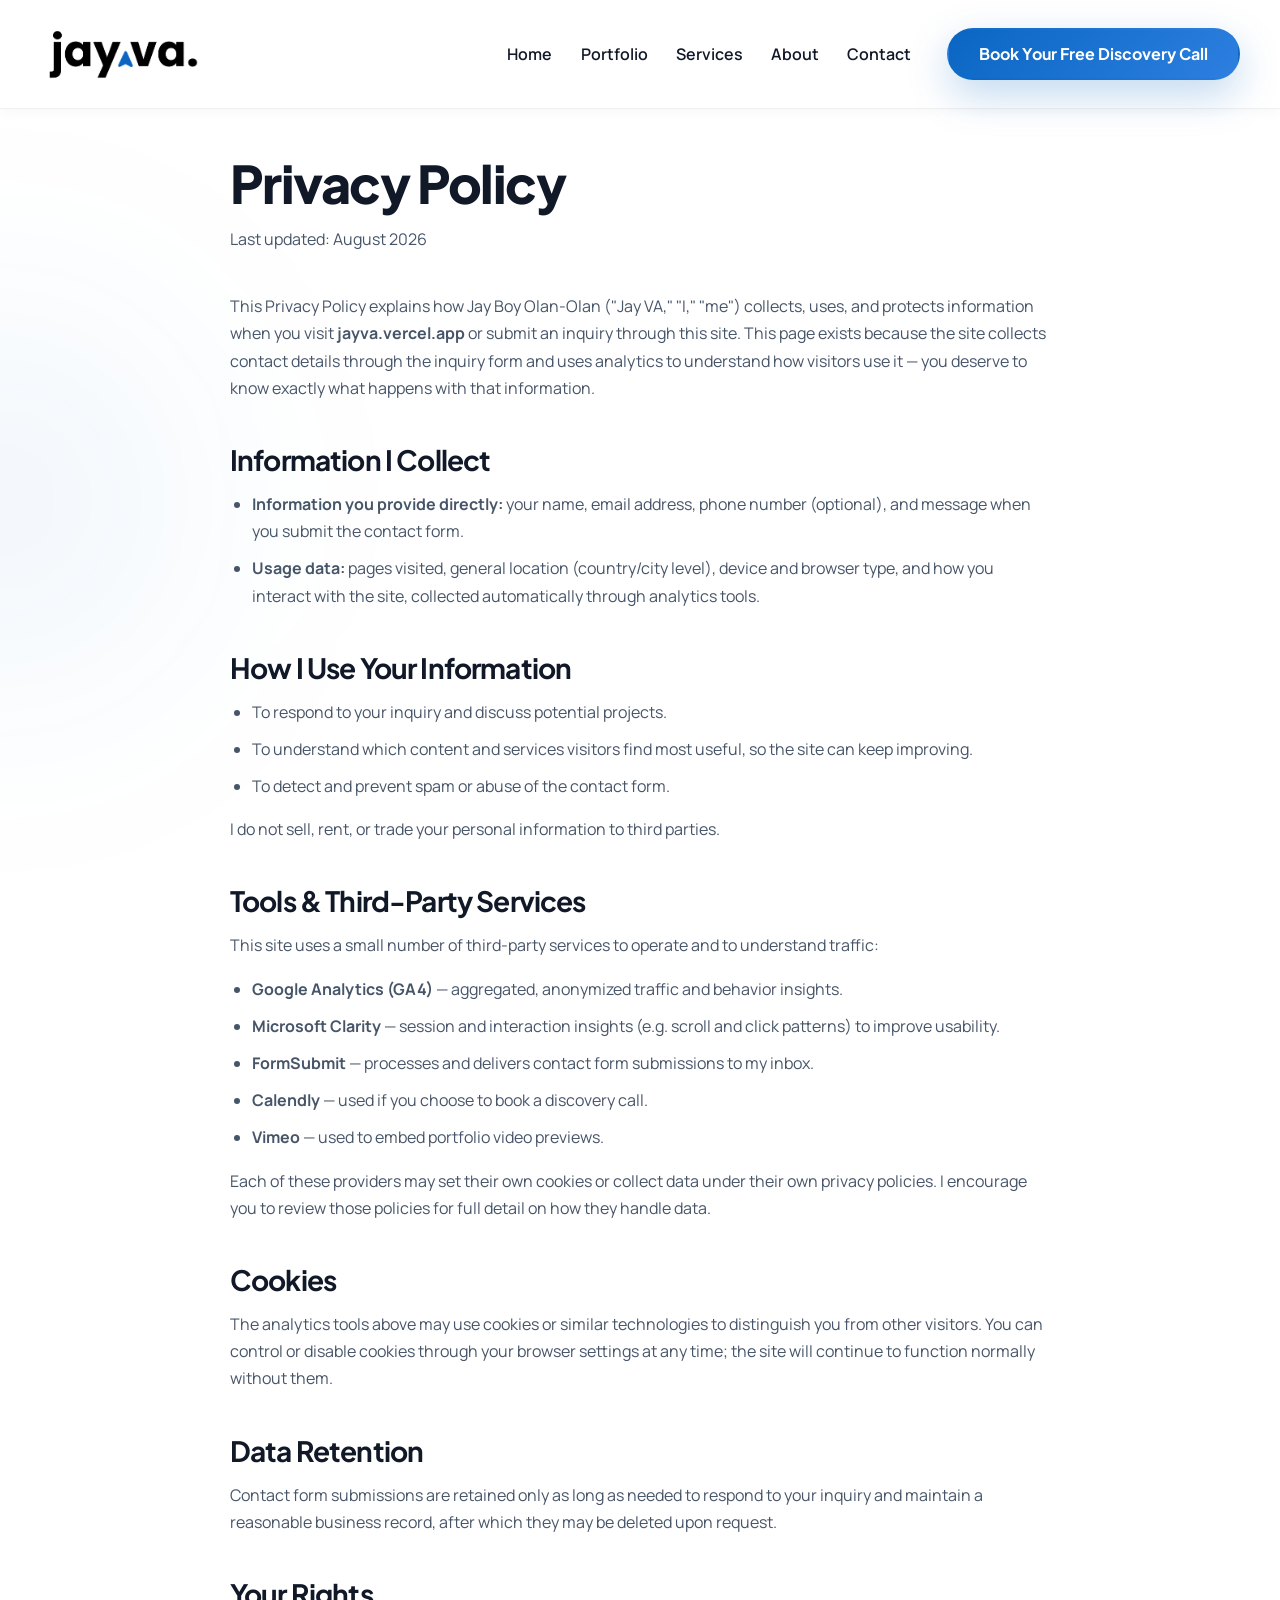
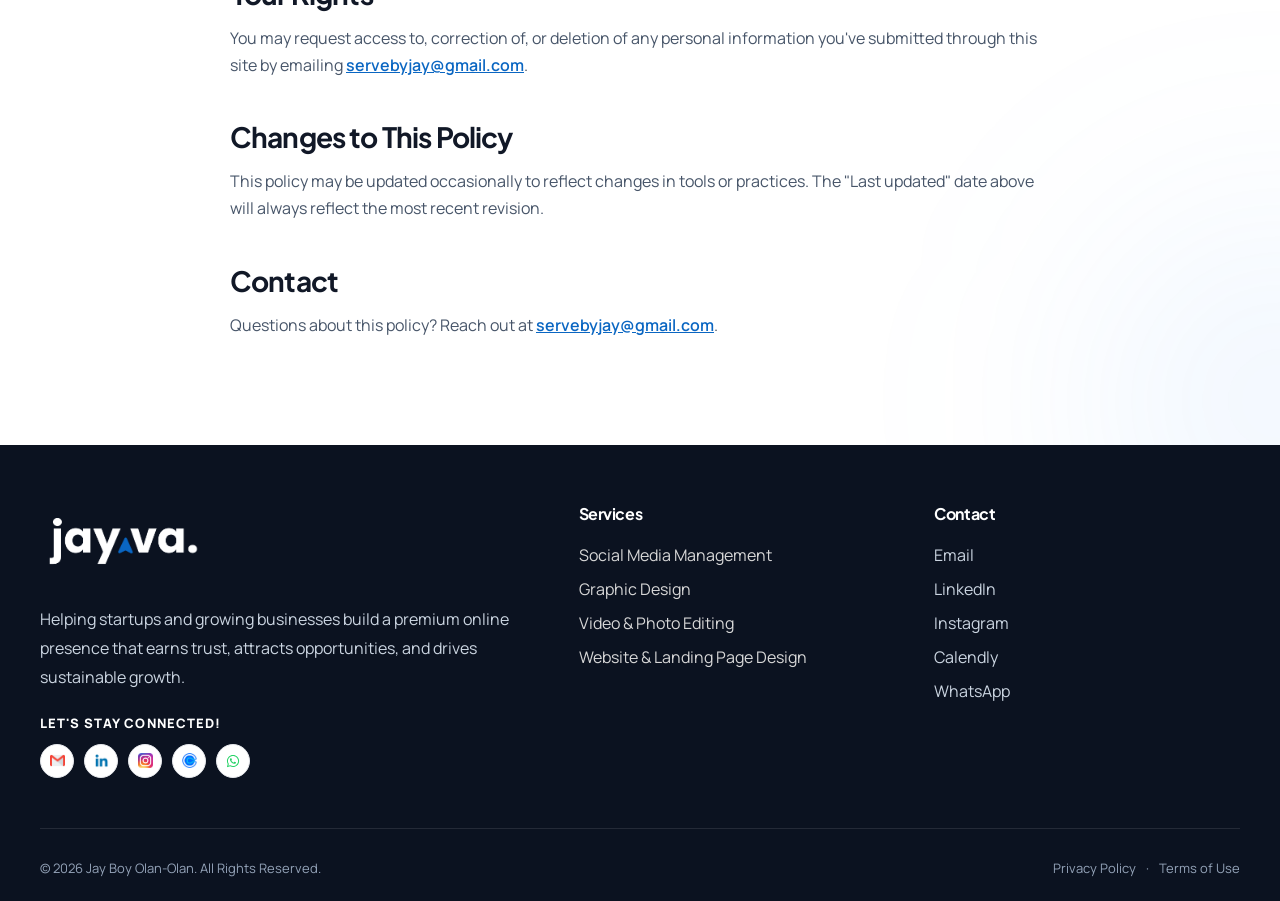
==== commit 7ea61bed: "Update website design and content" ====
--- a/privacy.html
+++ b/privacy.html
@@ -12,7 +12,7 @@
 
     <meta name="robots" content="noindex, follow">
 
-    <link rel="canonical" href="https://jay-va-website.vercel.app/privacy.html">
+    <link rel="canonical" href="https://jayva.vercel.app/privacy.html">
 
     <link rel="icon" type="image/jpeg" href="images/Jay.png.jpg">
 
@@ -21,7 +21,7 @@
 
     <link href="https://fonts.googleapis.com/css2?family=Plus+Jakarta+Sans:wght@300;400;500;600;700;800&family=Manrope:wght@300;400;500;600;700;800&display=swap" rel="stylesheet">
 
-    <link rel="stylesheet" href="css/style.min.css?v=20260913">
+    <link rel="stylesheet" href="css/style.min.css?v=20260915a">
 
 </head>
 
@@ -41,8 +41,8 @@
 
                 <ul class="nav-links" id="primary-navigation">
                     <li><a href="index.html#home">Home</a></li>
+                    <li><a href="index.html#portfolio">Portfolio</a></li>
                     <li><a href="index.html#services">Services</a></li>
-                    <li><a href="index.html#portfolio">Portfolio</a></li>
                     <li><a href="index.html#about">About</a></li>
                     <li><a href="index.html#contact">Contact</a></li>
                 </ul>
@@ -77,7 +77,7 @@
 
                 <p>
                     This Privacy Policy explains how Jay Boy Olan-Olan ("Jay VA," "I," "me") collects, uses,
-                    and protects information when you visit <strong>jay-va-website.vercel.app</strong> or
+                    and protects information when you visit <strong>jayva.vercel.app</strong> or
                     submit an inquiry through this site. This page exists because the site collects contact
                     details through the inquiry form and uses analytics to understand how visitors use it —
                     you deserve to know exactly what happens with that information.
@@ -231,7 +231,7 @@
 
     </footer>
 
-    <script src="js/script.js?v=20260913" defer></script>
+    <script src="js/script.js?v=20260915a" defer></script>
 
 </body>
 </html>
--- a/css/style.min.css
+++ b/css/style.min.css
@@ -1 +1 @@
-*,*::before,*::after{margin:0;padding:0;box-sizing:border-box}html{width:100%;overflow-x:hidden;scroll-behavior:smooth;scroll-padding-top:125px;overscroll-behavior-y:none}body{width:100%;min-height:100vh;font-family:'Manrope',sans-serif;background:#ffffff;color:#111827;overflow-x:hidden;position:relative;-webkit-font-smoothing:antialiased;-moz-osx-font-smoothing:grayscale;text-rendering:optimizeLegibility}:root{--ease-smooth:cubic-bezier(.22,.61,.36,1)}img,picture,video,canvas,svg,iframe{display:block;max-width:100%;height:auto}h1,h2,h3,h4,h5,h6{font-family:'Plus Jakarta Sans',sans-serif;color:#111827;font-weight:700;letter-spacing:-0.03em}section[id]{scroll-margin-top:88px}body::before,body::after{content:"";position:absolute;width:500px;height:500px;border-radius:50%;filter:blur(120px);z-index:-2;pointer-events:none;animation:gradientFloat 10s ease-in-out infinite}body::before{top:10%;left:-250px;background:radial-gradient(circle,rgba(10,102,194,.10),transparent 70%)}body::after{bottom:10%;right:-250px;background:radial-gradient(circle,rgba(79,156,249,.15),transparent 70%);animation-delay:6s}@keyframes gradientFloat{0%{transform:translateY(0)}50%{transform:translateY(-40px)}100%{transform:translateY(0)}}::selection{background:#0A66C2;color:#fff}.skip-link{position:absolute;top:-60px;left:16px;background:var(--primary);color:#fff;padding:12px 20px;border-radius:10px;text-decoration:none;font-weight:700;z-index:1100;transition:top .2s ease}.skip-link:focus{top:16px}.sr-only{position:absolute;width:1px;height:1px;padding:0;margin:-1px;overflow:hidden;clip:rect(0,0,0,0);white-space:nowrap;border:0}a:focus-visible,button:focus-visible,.hamburger:focus-visible{outline:2px solid var(--primary);outline-offset:3px;border-radius:6px}:root{--primary:#0A66C2;--primary-dark:#004182;--heading:#111827;--body:#475569;--surface:#E8F2FC;--surface-strong:#DCEAFB;--border:#E5E7EB;--hover-border:#D6E9FF;--hover-shadow:rgba(10,102,194,.10);--fs-2xs:clamp(0.7rem,0.7rem + 0.08vw,0.75rem);--fs-xs:clamp(0.75rem,0.75rem + 0.1vw,0.8125rem);--fs-sm:clamp(0.8125rem,0.8125rem+ 0.1vw,0.875rem);--fs-base:clamp(0.9375rem,0.9375rem+ 0.1vw,1rem);--fs-md:clamp(1rem,1rem + 0.2vw,1.125rem);--fs-lg:clamp(1.125rem,1.125rem + 0.4vw,1.375rem);--fs-xl:clamp(1.375rem,1.375rem + 0.6vw,1.75rem);--fs-2xl:clamp(1.5rem,1.5rem + 0.8vw,2rem);--fs-section-title:clamp(1.875rem,1rem + 3vw,3.25rem);--fs-cta-title:clamp(2rem,1rem + 4vw,3.75rem);--fs-hero:clamp(2.75rem,1.25rem + 4.75vw,4.75rem);--fs-stat:clamp(2.25rem,1rem + 4vw,3.75rem);--fs-profile-name:clamp(1.5rem,1.2rem + 1vw,1.75rem);--lh-tight:1.15;--lh-snug:1.4;--lh-normal:1.7;--lh-loose:1.8;--space-1:4px;--space-2:8px;--space-3:12px;--space-4:16px;--space-5:20px;--space-6:24px;--space-8:32px;--space-10:40px;--space-12:48px;--space-16:64px;--space-20:80px;--space-24:96px}.container{width:min(1200px,calc(100% - 40px));margin:auto}.btn-primary,.btn-secondary{display:inline-flex;align-items:center;justify-content:center;gap:10px;padding:16px 30px;border-radius:999px;font-family:'Plus Jakarta Sans',sans-serif;font-weight:700;font-size:var(--fs-base);line-height:1;text-decoration:none;white-space:nowrap;cursor:pointer;border:2px solid transparent;transition:transform .3s ease,box-shadow .3s ease,background .3s ease,color .3s ease,border-color .3s ease}.btn-primary{background:linear-gradient(135deg,var(--primary),#2D7FE0);color:#fff;box-shadow:0 15px 40px rgba(10,102,194,.25)}.btn-primary:hover{transform:translateY(-4px);box-shadow:0 20px 50px rgba(10,102,194,.35)}.btn-primary:active{transform:translateY(-1px);box-shadow:0 10px 25px rgba(10,102,194,.3)}.btn-secondary{background:#fff;color:var(--primary);border-color:var(--border)}.btn-secondary:hover{border-color:var(--primary);background:#eef5ff;transform:translateY(-4px);box-shadow:0 15px 30px rgba(10,102,194,.12)}.btn-secondary:active{transform:translateY(-1px)}.btn-primary:focus-visible,.btn-secondary:focus-visible{outline:3px solid rgba(10,102,194,.45);outline-offset:3px}@media(max-width:520px){.btn-primary,.btn-secondary{width:100%}}@media(prefers-reduced-motion:reduce){.btn-primary:hover,.btn-secondary:hover,.btn-primary:active,.btn-secondary:active{transform:none}}@media(prefers-reduced-motion:reduce){html{scroll-behavior:auto}.floating-cta{animation:none}}.header{position:fixed;top:0;left:0;width:100%;z-index:1000;background:#fff;border-bottom:1px solid rgba(0,0,0,.06);box-shadow:0 2px 14px rgba(0,0,0,.04);transition:box-shadow .35s ease,border-color .35s ease}.header.scrolled{border-bottom:1px solid rgba(0,0,0,.08);box-shadow:0 12px 30px rgba(10,102,194,.10)}.navbar{height:108px;display:flex;align-items:center;justify-content:space-between;gap:30px}.logo{text-decoration:none;font-size:var(--fs-xl);font-weight:900;color:var(--heading);white-space:nowrap;flex-shrink:0;display:inline-flex;align-items:center}.logo span{color:var(--primary)}.logo-image{display:block;height:2.6em;width:auto}.logo-text{display:none}.logo.logo-pending .logo-image{display:none}.logo.logo-pending .logo-text{display:inline-block}.footer .logo.logo-pending .logo-text{color:#fff}.footer .logo.logo-pending .logo-text span{color:#4F9CF9}.nav-links{display:flex;align-items:center;justify-content:center;gap:2rem;list-style:none;margin-left:auto}.nav-links li{list-style:none}.nav-links a{position:relative;text-decoration:none;color:var(--heading);font-weight:600;transition:.3s}.nav-links a::after{content:"";position:absolute;left:0;bottom:-6px;width:0;height:2px;background:var(--primary);transition:.35s}.nav-links a:hover{color:var(--primary)}.nav-links a:hover::after{width:100%}.navbar .btn-primary{margin-left:12px}.hamburger{display:none;position:relative;width:48px;height:48px;border:none;background:transparent;cursor:pointer;flex-shrink:0;z-index:1200}.hamburger span{position:absolute;left:50%;width:24px;height:2px;background:#111827;border-radius:999px;transform-origin:center;transition:transform .3s cubic-bezier(.4,0,.2,1),opacity .25s ease}.hamburger span:nth-child(1){transform:translate(-50%,-8px)}.hamburger span:nth-child(2){transform:translate(-50%,0)}.hamburger span:nth-child(3){transform:translate(-50%,8px)}.hamburger.active span:nth-child(1){transform:translate(-50%,0)}.hamburger.active span:nth-child(2){opacity:0}.hamburger.active span:nth-child(3){transform:translate(-50%,0)}@media(max-width:992px){.navbar{height:80px}.navbar .btn-primary{display:none}.hamburger{display:block}.nav-links{position:fixed;top:80px;left:0;right:0;width:100%;background:rgba(255,255,255,.88);backdrop-filter:blur(18px) saturate(160%);-webkit-backdrop-filter:blur(18px) saturate(160%);display:flex;flex-direction:column;align-items:center;justify-content:flex-start;gap:0;overflow:hidden;max-height:0;opacity:0;transform:translateY(-6px);pointer-events:none;transition:max-height .4s cubic-bezier(.4,0,.2,1),opacity .3s ease,transform .3s ease;box-shadow:0 20px 40px rgba(0,0,0,.08)}.nav-links.active{max-height:420px;opacity:1;transform:translateY(0);pointer-events:auto}.nav-links li{width:100%}.nav-links a{display:block;width:100%;padding:18px;text-align:center;border-bottom:1px solid #eee}}.hero{position:sticky;top:0;z-index:1;min-height:min(94vh,820px);min-height:min(94svh,820px);display:flex;align-items:center;padding:128px 0 72px;overflow:hidden;background:radial-gradient(ellipse 60% 50% at 50% 0%,rgba(10,102,194,.05),transparent 60%),#fff}.hero-bg-photo{position:absolute;inset:0;z-index:-2;background-image:linear-gradient(rgba(255,255,255,.15),rgba(255,255,255,.15)),url(/images/hero-bg.webp);background-size:cover;background-position:center 20%}@media(max-width:992px){.hero-bg-photo{background-position:75% 20%}}.hero::before{content:"";position:absolute;width:820px;height:820px;background:rgba(10,102,194,.08);border-radius:50%;filter:blur(150px);top:-320px;right:-280px;z-index:-1;animation:heroFloat1 14s ease-in-out infinite}.hero::after{content:"";position:absolute;width:600px;height:600px;background:rgba(79,156,249,.07);border-radius:50%;filter:blur(130px);bottom:-300px;left:-260px;z-index:-1;animation:heroFloat2 16s ease-in-out infinite}@keyframes heroFloat1{0%{transform:translateY(0) scale(1)}50%{transform:translateY(-24px) scale(1.03)}100%{transform:translateY(0) scale(1)}}@keyframes heroFloat2{0%{transform:translateY(0) scale(1)}50%{transform:translateY(18px) scale(1.03)}100%{transform:translateY(0) scale(1)}}.hero-grid{position:relative;z-index:1;display:flex;flex-direction:column;justify-content:center;gap:48px}.hero-content{display:flex;flex-direction:column;align-items:center;text-align:center;max-width:1040px;margin:0 auto}.hero-content h1,.hero-content p{margin-left:auto;margin-right:auto}.hero-buttons{justify-content:center}@media(min-width:993px){.hero-content{align-items:flex-start;text-align:left;max-width:600px;margin:0}.hero-content h1,.hero-content p{margin-left:0;margin-right:0}.hero-buttons{justify-content:flex-start}}.hero-tag{display:inline-flex;align-items:center;gap:10px;padding:10px 18px;border-radius:999px;background:#eef5ff;border:1px solid rgba(10,102,194,.15);color:var(--primary);font-weight:700;letter-spacing:.08em;font-size:var(--fs-xs);text-transform:uppercase;margin-bottom:48px;animation:heroFadeUp .7s cubic-bezier(.22,.61,.36,1) both}.hero-content h1{font-family:'Plus Jakarta Sans',sans-serif;font-size:var(--fs-hero);font-weight:800;line-height:1.16;letter-spacing:-0.04em;max-width:980px;margin-bottom:22px;text-wrap:balance;text-shadow:0 2px 24px rgba(255,255,255,.5);animation:heroFadeUp .7s .08s cubic-bezier(.22,.61,.36,1) both}.hero-content h1 .text-accent{color:var(--primary)}.hero-content p{color:var(--body);font-size:var(--fs-md);line-height:1.85;max-width:760px;margin-bottom:60px;text-wrap:balance;text-shadow:0 2px 16px rgba(255,255,255,.6);animation:heroFadeUp .7s .16s cubic-bezier(.22,.61,.36,1) both}.hero-buttons{display:flex;flex-wrap:wrap;gap:1rem;animation:heroFadeUp .7s .24s cubic-bezier(.22,.61,.36,1) both}.hero-buttons .btn-primary,.hero-buttons .btn-secondary,.about-buttons .btn-primary,.about-buttons .btn-secondary{padding:14px 24px}@media(min-width:769px){.hero-buttons,.about-buttons{flex-wrap:nowrap}}@keyframes heroFadeUp{from{opacity:0;transform:translateY(14px)}to{opacity:1;transform:translateY(0)}}@media (prefers-reduced-motion:reduce){.hero-tag,.hero-content h1,.hero-content p,.hero-buttons{animation:none}}@media (max-width:992px){.hero{padding:110px 0 56px;min-height:auto}}.icon-svg{width:1em;height:1em;fill:currentColor;display:inline-block;vertical-align:-0.125em}@keyframes icon-spin{100%{transform:rotate(360deg)}}.icon-spin{animation:icon-spin 1s linear infinite}@media (prefers-reduced-motion:reduce){.hero::before,.hero::after{animation:none}}.hero-image{border:3px solid #fff;box-shadow:0 30px 70px rgba(0,0,0,.15)}.section-heading{text-align:center;max-width:700px;margin:0 auto 36px}.section-heading span{display:inline-block;color:var(--primary);font-weight:800;font-size:var(--fs-xs);letter-spacing:.14em;text-transform:uppercase;margin-bottom:10px}.section-heading h2{font-size:var(--fs-section-title);font-weight:800;line-height:1.05;letter-spacing:-0.035em;margin:6px 0 14px}.section-heading p{color:var(--body);font-size:var(--fs-md);line-height:var(--lh-snug)}.advantage-card:hover{transform:translateY(-10px);border-color:var(--hover-border);box-shadow:0 25px 50px var(--hover-shadow)}.services{position:relative;z-index:2;padding:90px 0 58px;margin-top:-32px;background:#fff;border-radius:32px 32px 0 0;box-shadow:0 -30px 60px rgba(15,23,42,.12)}@media(max-width:768px){.services{padding:64px 0 48px;margin-top:-20px;border-radius:22px 22px 0 0}}.services-grid{display:grid;grid-template-columns:1fr;gap:40px;align-items:start}.services-intro{display:flex;flex-direction:column;align-items:center}.services-cta{display:inline-flex;align-items:center;justify-content:center}@media(min-width:993px){.services-grid{grid-template-columns:.85fr 1.15fr;gap:64px}.services-intro{align-items:flex-start}.services-intro .section-heading{text-align:left;max-width:none;margin:0 0 28px}.services-cta{align-self:flex-start}}.services-wrapper{max-width:1000px;margin:auto;display:grid;grid-template-columns:1fr;gap:20px;background:#fff}@media(min-width:640px){.services-wrapper{grid-template-columns:repeat(2,1fr);gap:20px}}@media(min-width:993px){.services-wrapper{margin:0}}.service-item{position:relative;padding:24px 22px;background:#fff;border:1px solid var(--border);border-radius:18px;transition:transform .3s ease,box-shadow .3s ease,border-color .3s ease}@media(hover:hover) and (pointer:fine){.service-item:hover{transform:translateY(-6px);border-color:var(--hover-border);box-shadow:0 20px 40px var(--hover-shadow)}}.service-icon{display:flex;align-items:center;justify-content:center;width:44px;height:44px;border-radius:12px;background:var(--surface);color:var(--primary);margin-bottom:16px}.service-icon svg{width:22px;height:22px}.service-icon-image{display:block;width:22px;height:22px;object-fit:contain}.service-icon svg{display:none}.service-icon.icon-pending .service-icon-image{display:none}.service-icon.icon-pending svg{display:block}.service-item:hover .service-icon{background:var(--primary);color:#fff;transition:background .3s ease,color .3s ease}.service-title{display:flex;align-items:center;gap:16px;margin-bottom:14px}.service-title h3{font-family:'Plus Jakarta Sans',sans-serif;font-size:var(--fs-md);font-weight:700;color:var(--heading);letter-spacing:-0.01em;transition:color .3s ease}.service-item:hover .service-title h3{color:var(--primary)}.service-content p{color:var(--body);line-height:1.8}.service-content ul{list-style:none;display:grid;gap:12px;margin-top:16px}.service-content li{position:relative;padding-left:24px;color:var(--body);line-height:1.7}.service-content li::before{content:"✓";position:absolute;left:0;top:0;color:var(--primary);font-weight:700}@media(min-width:577px){.services{padding:76px 0}}@media(min-width:993px){.services{padding:104px 0}}@media(prefers-reduced-motion:reduce){.service-item{transition:none}}.process{padding:58px 0;background:#fff;transition-delay:.2s}.process-grid{display:grid;grid-template-columns:1fr;gap:14px}.process-card{position:relative;padding:18px 20px 18px 20px;border-left:2px solid var(--border);border-radius:0 12px 12px 0;transition:transform .3s ease,box-shadow .3s ease,border-color .3s ease,background-color .3s ease}@media(hover:hover) and (pointer:fine){.process-card:hover{border-color:var(--primary);background-color:var(--surface);transform:translateY(-4px);box-shadow:0 20px 40px var(--hover-shadow)}}.process-number{font-size:1.875rem;font-weight:800;color:var(--primary);margin-bottom:8px}.process-card h3{margin-bottom:15px}.process-card p{color:var(--body);line-height:1.8}.portfolio{padding:var(--space-20) 0;background:var(--surface);border-top:1px solid rgba(10,102,194,.10);transition-delay:.25s}.portfolio-service{position:relative;background:#fff;border:none;border-radius:24px;margin-bottom:16px;overflow:hidden;box-shadow:0 4px 24px rgba(15,23,42,.06)}.portfolio-service:last-child{margin-bottom:0}.portfolio-service-header{display:flex;flex-direction:column;gap:8px;padding:22px}.portfolio-service-header h3{font-size:var(--fs-md);margin-bottom:6px}.portfolio-service-header p{color:var(--body);font-size:var(--fs-base);line-height:1.7}.portfolio-projects{display:grid;grid-template-rows:1fr}.portfolio-projects-inner{border-top:1px solid var(--border)}.project-content{padding:24px 28px 28px}.project-content>span{color:var(--primary);font-weight:700;font-size:var(--fs-xs);letter-spacing:.5px;text-transform:uppercase}.project-content h4{font-family:'Plus Jakarta Sans',sans-serif;font-size:var(--fs-base);margin:10px 0 12px}.project-content>p{color:var(--body);line-height:1.8;margin-bottom:18px}.portfolio-video-grid{display:grid;gap:24px;grid-template-columns:1fr;padding:0}.video-showcase{background:#fff;border-top:1px solid var(--border);overflow:hidden;display:flex;flex-direction:column}.video-media{position:relative;aspect-ratio:16 / 9;overflow:hidden;background:#0b1220}.portfolio-video{width:100%;height:100%;object-fit:cover;display:block}.video-media::after{content:"";position:absolute;inset:0;background:linear-gradient(to top,rgba(11,18,32,.28),transparent 45%);pointer-events:none}.media-badge{position:absolute;top:16px;left:16px;z-index:2;background:rgba(255,255,255,.92);color:var(--primary);border:1px solid rgba(255,255,255,.5);padding:8px 14px;border-radius:999px;font-size:var(--fs-2xs);font-weight:700;backdrop-filter:blur(10px)}.video-showcase .project-content{padding:24px 28px 28px}@media(min-width:993px){.portfolio-video-grid{grid-template-columns:repeat(2,minmax(0,1fr))}.video-showcase--featured{grid-column:1 / -1}}.deliverables{margin-top:24px}.deliverables h5,.project-highlights h5{font-size:var(--fs-sm);margin-bottom:14px;color:var(--heading)}.deliverables ul{padding-left:20px}.deliverables li{margin-bottom:10px;line-height:1.7;color:var(--body)}.project-highlights{margin-top:28px}.highlight-tags{display:flex;flex-wrap:wrap;gap:8px}.highlight-tags span{background:var(--surface);border:1px solid var(--border);padding:7px 13px;border-radius:999px;font-size:var(--fs-2xs);font-weight:600}.graphic-highlights h5,.video-highlights h5,.photo-highlights h5,.social-highlights h5{font-size:var(--fs-sm);margin-bottom:12px}.site-project-grid{display:grid;gap:24px;grid-template-columns:1fr}.site-project-card{position:relative;background:#fff;border:1px solid var(--border);border-radius:20px;overflow:hidden;display:flex;flex-direction:column}.site-project-top{position:relative;padding:32px 28px 8px}.media-badge--static{position:static;display:inline-flex;margin-top:20px;margin-bottom:16px;backdrop-filter:none;background:var(--surface);border-color:var(--border)}.site-project-category{display:block;color:var(--primary);font-weight:700;font-size:var(--fs-xs);letter-spacing:.5px;text-transform:uppercase;margin-bottom:10px}.site-project-title-row{display:flex;align-items:center;justify-content:flex-start;flex-wrap:wrap;gap:12px 16px;margin-bottom:14px}.site-project-top h4{font-family:'Plus Jakarta Sans',sans-serif;font-size:var(--fs-lg,var(--fs-base));margin:0}.site-project-title-row .site-visit-btn{flex-shrink:0}.site-project-top>p{color:var(--body);line-height:1.8;margin-bottom:22px}.site-visit-btn{padding:8px 14px;font-size:var(--fs-xs);gap:6px}.site-project-bottom{padding:24px 28px 32px;border-top:1px solid var(--border)}.site-project-bottom .deliverables{margin-top:8px}@media(min-width:769px){.site-project-bottom{display:grid;grid-template-columns:1.2fr 1fr;gap:40px;align-items:start}.site-project-bottom .deliverables,.site-project-bottom .project-highlights{margin-top:0}}@media(min-width:993px){.site-project-top,.site-project-bottom{padding-left:36px;padding-right:36px}}.social-showcase{border-top:1px solid var(--border)}.social-hero-grid{display:grid;grid-template-columns:repeat(2,minmax(0,1fr));gap:14px;padding:22px;border-top:1px solid var(--border)}@media(max-width:576px){.social-hero-grid{grid-template-columns:1fr;gap:10px}}.social-hero{border-radius:18px;overflow:hidden;background:#fff}.social-hero img{width:100%;aspect-ratio:4/3;display:block;object-fit:contain;background:#fff;padding:4px}.social-content,.social-highlights{padding:22px}.social-highlights{padding:16px 22px;border-top:1px solid var(--border)}.social-content{text-align:center}.social-content span{display:inline-block;color:var(--primary);font-size:var(--fs-xs);font-weight:700;text-transform:uppercase;letter-spacing:.5px}.social-content h4{margin:12px 0;font-size:var(--fs-base)}.social-content p{color:var(--body);line-height:1.8;max-width:640px;margin-left:auto;margin-right:auto}.social-highlights h5{margin-bottom:18px}.result-stats{display:flex;flex-wrap:wrap;justify-content:center;gap:32px;margin-top:28px;padding-top:24px;border-top:1px solid var(--border)}.stat-item{display:flex;flex-direction:column;align-items:center;text-align:center;gap:6px;padding-right:32px;border-right:1px solid var(--border);opacity:0;transform:translateY(14px);animation:statFadeIn 0.6s ease forwards;transition:transform 0.35s ease}.stat-item:nth-child(1){animation-delay:0.05s}.stat-item:nth-child(2){animation-delay:0.2s}.stat-item:nth-child(3){animation-delay:0.35s}.stat-item:last-child{border-right:none;padding-right:0}.stat-item:hover{transform:translateY(-6px)}.stat-number{font-size:var(--fs-stat);font-weight:800;line-height:1;letter-spacing:-0.02em;color:var(--accent,#111);transition:color 0.35s ease,text-shadow 0.35s ease}.stat-item:hover .stat-number{color:var(--accent-hover,#022acb);text-shadow:0 8px 24px rgba(0,0,0,0.12)}.stat-label{font-size:var(--fs-sm);font-weight:500;color:var(--muted,#666);letter-spacing:0.03em;text-transform:uppercase;position:relative}.stat-label::after{content:"";display:block;width:0%;height:2px;margin-top:6px;background:var(--accent-hover,#0241c8);transition:width 0.4s ease}.stat-item:hover .stat-label::after{width:100%}@keyframes statFadeIn{from{opacity:0;transform:translateY(14px)}to{opacity:1;transform:translateY(0)}}@media (max-width:640px){.result-stats{gap:20px 28px}.stat-item{border-right:none;padding-right:0;min-width:45%}}.graphic-gallery,.graphic-services,.graphic-highlights{padding:22px}.graphic-highlights{padding:16px 22px}.graphic-services,.graphic-highlights{border-top:1px solid var(--border)}.graphic-gallery h5,.graphic-services h5,.graphic-highlights h5{margin-bottom:18px}.niche-row{margin-bottom:36px}.niche-row:last-child{margin-bottom:0}.niche-row-header{margin-bottom:16px}.niche-row-header h4{color:var(--heading);font-family:'Plus Jakarta Sans',sans-serif;font-size:var(--fs-base);font-weight:800;margin-bottom:4px}.niche-row-header p{color:var(--body);font-size:var(--fs-xs);line-height:1.6;max-width:640px}.niche-grid{display:grid;grid-template-columns:repeat(4,minmax(0,1fr));gap:18px}.niche-row--center .niche-row-header{text-align:center}.niche-row--center .niche-row-header p{margin-left:auto;margin-right:auto}.niche-row--center .niche-grid{justify-content:center}.niche-grid-item{position:relative;width:100%;aspect-ratio:2/3;border-radius:16px;overflow:hidden;background:var(--surface);border:1px solid var(--border)}.niche-grid-item img{width:100%;height:100%;display:block;object-fit:cover}.niche-grid-item.media-pending img{display:none}.media-pending-label{display:none}.niche-grid-item.media-pending .media-pending-label{display:flex;align-items:center;justify-content:center;text-align:center;position:absolute;inset:0;padding:10px;border:1.5px dashed var(--border);border-radius:16px;background:var(--surface);color:var(--body);font-size:var(--fs-2xs);font-weight:600}.landscape-row{margin-top:36px}.landscape-card{position:relative;width:100%;aspect-ratio:16/9;border-radius:16px;overflow:hidden;background:var(--surface);border:1px solid var(--border)}.landscape-card img{width:100%;height:100%;display:block;object-fit:cover}.landscape-card.media-pending img{display:none}.landscape-card.media-pending .media-pending-label{display:flex;align-items:center;justify-content:center;text-align:center;position:absolute;inset:0;padding:10px;border:1.5px dashed var(--border);border-radius:16px;background:var(--surface);color:var(--body);font-size:var(--fs-2xs);font-weight:600}.graphic-services ul{display:grid;gap:12px;padding-left:18px}.graphic-services li{color:var(--body);line-height:1.7}@media (max-width:768px){.niche-grid{grid-template-columns:repeat(2,minmax(0,1fr));gap:12px}.niche-row{margin-bottom:32px}.niche-row-header{margin-bottom:16px}}.video-gallery,.video-highlights{padding:22px}.video-highlights{padding:16px 22px;border-top:1px solid var(--border)}.video-gallery h5,.video-highlights h5{margin-bottom:18px}.portrait-video-grid{display:grid;grid-template-columns:repeat(4,minmax(0,1fr));gap:14px}.portrait-video-card{position:relative;width:100%;aspect-ratio:9/16;border-radius:18px;overflow:hidden;background:#0b1220;border:1px solid var(--border)}.portrait-video-card video,.portrait-video-card .video-poster{width:100%;height:100%;display:block;object-fit:cover;background:#0b1220}.portrait-video-card iframe{position:absolute;inset:0;width:100%;height:100%;border:0;display:block}.portrait-video-card.media-pending{display:flex;align-items:center;justify-content:center;border:1.5px dashed var(--border);background:var(--surface)}.portrait-video-card.media-pending video,.portrait-video-card.media-pending iframe,.portrait-video-card.media-pending .video-poster{display:none}.portrait-video-card .media-pending-label{display:none;text-align:center;padding:10px;color:var(--body);font-size:var(--fs-2xs);font-weight:600}.portrait-video-card.media-pending .media-pending-label{display:flex;flex-direction:column;align-items:center;gap:8px}.portrait-video-card.media-pending .icon-svg{color:var(--primary);opacity:.6}@media (max-width:768px){.video-gallery,.video-highlights{padding:18px}.portrait-video-grid{grid-template-columns:repeat(2,minmax(0,1fr));gap:8px}}.photo-gallery,.photo-highlights{padding:22px}.photo-highlights{padding:16px 22px;border-top:1px solid var(--border)}.photo-gallery h5,.photo-highlights h5{margin-bottom:18px}.photo-grid{display:grid;grid-template-columns:repeat(2,minmax(0,1fr));gap:var(--space-4);max-width:none;width:100%}@media(max-width:576px){.photo-grid{grid-template-columns:1fr;max-width:none}}.photo-card{position:relative;margin:0;overflow:hidden;border-radius:18px;cursor:zoom-in;isolation:isolate;background:var(--surface)}.photo-card img{display:block;width:100%;aspect-ratio:4/3;height:auto;object-fit:contain;background:var(--surface)}.photo-lightbox{position:fixed;inset:0;background:rgba(0,0,0,0.9);display:flex;align-items:center;justify-content:center;padding:40px;opacity:0;visibility:hidden;transition:opacity 0.3s ease;z-index:1000;cursor:zoom-out}.photo-lightbox.is-active{opacity:1;visibility:visible}.photo-lightbox-img{max-width:90vw;max-height:90vh;border-radius:8px;transform:scale(0.92);transition:transform 0.3s ease;cursor:zoom-out}.photo-lightbox.is-active .photo-lightbox-img{transform:scale(1)}.photo-lightbox-close{position:absolute;top:24px;right:24px;width:44px;height:44px;border:none;border-radius:50%;background:rgba(255,255,255,0.1);color:#fff;font-size:24px;line-height:1;cursor:zoom-out;display:flex;align-items:center;justify-content:center;transition:background 0.25s ease}.photo-lightbox-close:hover{background:rgba(255,255,255,0.25)}.photo-lightbox-nav{position:absolute;top:50%;transform:translateY(-50%);width:48px;height:48px;border:none;border-radius:50%;background:rgba(255,255,255,0.1);color:#fff;cursor:pointer;display:flex;align-items:center;justify-content:center;transition:background 0.25s ease,transform 0.25s ease;z-index:2}.photo-lightbox-nav:hover{background:rgba(255,255,255,0.25)}.photo-lightbox-nav:active{transform:translateY(-50%) scale(0.94)}.photo-lightbox-prev{left:16px}.photo-lightbox-next{right:16px}.photo-lightbox-counter{position:absolute;bottom:22px;left:50%;transform:translateX(-50%);color:#fff;font-size:var(--fs-xs);font-weight:700;background:rgba(0,0,0,0.45);padding:6px 14px;border-radius:999px;letter-spacing:.03em}@media(max-width:576px){.photo-lightbox{padding:20px}.photo-lightbox-nav{width:40px;height:40px}.photo-lightbox-prev{left:6px}.photo-lightbox-next{right:6px}.photo-lightbox-close{top:14px;right:14px;width:40px;height:40px}}.niche-grid-item,.social-hero,.landscape-card{cursor:zoom-in;transition:transform .3s ease,box-shadow .3s ease}@media(hover:hover) and (pointer:fine){.niche-grid-item:hover,.social-hero:hover,.landscape-card:hover{transform:translateY(-4px);box-shadow:0 18px 36px rgba(15,23,42,.12)}}.niche-grid-item:focus-visible,.social-hero:focus-visible,.landscape-card:focus-visible,.photo-card:focus-visible{outline:3px solid rgba(10,102,194,.45);outline-offset:3px}@media(prefers-reduced-motion:reduce){.niche-grid-item,.social-hero,.landscape-card{transition:none}}.about{padding:58px 0;background:#fff;transition-delay:.3s}.about-grid{display:grid;grid-template-columns:1fr;gap:40px;align-items:center}.image-wrapper{position:relative}.image-wrapper img{width:100%;aspect-ratio:490/613;object-fit:cover;border-radius:28px;display:block;box-shadow:0 30px 80px rgba(0,0,0,.10)}.about-content{padding:0 4px}@media(min-width:577px){.about-content{padding:0 10px}}@media(min-width:993px){.about-content{padding:0 16px 0 0}}.about-content span{display:inline-block;color:var(--primary);font-size:var(--fs-xs);font-weight:800;letter-spacing:.14em;text-transform:uppercase;margin-bottom:10px}.about-content h2{font-size:var(--fs-section-title);font-weight:800;margin:6px 0 14px;line-height:1.08;letter-spacing:-0.035em}.about-content p{color:var(--body);margin-bottom:20px;line-height:1.9}.about-buttons{display:flex;flex-wrap:wrap;align-items:center;gap:1rem}.feature{background:#fff;border:1px solid var(--border);border-radius:16px;padding:18px 24px;display:flex;align-items:center;justify-content:center;gap:12px;text-align:center;font-weight:600;min-height:70px;transition:.3s ease}.feature:hover{transform:translateY(-4px);border-color:var(--hover-border);box-shadow:0 15px 30px var(--hover-shadow)}.tools{padding:58px 0;background:var(--surface);border-top:1px solid rgba(10,102,194,.10)}.tools-groups{max-width:1000px;margin:auto;display:flex;flex-direction:column;align-items:center;gap:40px}.tools-group{width:100%;display:flex;flex-direction:column;align-items:center}.tools-group-title{font-family:'Plus Jakarta Sans',sans-serif;font-size:var(--fs-sm);font-weight:800;letter-spacing:.06em;text-transform:uppercase;color:var(--primary);margin-bottom:16px;text-align:center;width:100%}.tools-grid{display:flex;flex-wrap:wrap;justify-content:center;gap:10px;width:100%}.tool-card{position:relative;overflow:hidden;background:white;border:1px solid var(--border);border-radius:14px;padding:12px 8px;text-align:center;display:flex;flex-direction:column;align-items:center;justify-content:center;gap:10px;flex:0 0 84px;transition:transform .35s ease,border-color .35s ease,box-shadow .35s ease;opacity:0;transform:translateY(24px) scale(.95)}.tool-card img{width:26px;height:26px}.tools.active .tool-card{animation:toolIn .6s cubic-bezier(.16,1,.3,1) forwards}@keyframes toolIn{to{opacity:1;transform:translateY(0) scale(1)}}.tools.active .tool-card:nth-child(1){animation-delay:.02s}.tools.active .tool-card:nth-child(2){animation-delay:.06s}.tools.active .tool-card:nth-child(3){animation-delay:.10s}.tools.active .tool-card:nth-child(4){animation-delay:.14s}.tools.active .tool-card:nth-child(5){animation-delay:.18s}.tool-card::before{content:"";position:absolute;inset:0;background:radial-gradient(circle at 50% 0%,rgba(10,102,194,.10),transparent 70%);opacity:0;transition:opacity .35s ease}.tool-card:hover::before{opacity:1}.tool-card img,.tool-card span{position:relative;z-index:1}.tool-card:hover{transform:translateY(-10px);border-color:var(--hover-border);box-shadow:0 25px 50px var(--hover-shadow)}.tool-card img{width:30px;height:30px;object-fit:contain;transition:transform .35s ease}.tool-card img:not([src]),.tool-card img.broken{display:none}.tool-card:hover img{transform:scale(1.15) rotate(-4deg)}.tool-card span{display:block;font-weight:700;color:var(--heading);transition:color .3s ease;font-size:var(--fs-xs)}.tool-card:hover span{color:var(--primary)}@media(prefers-reduced-motion:reduce){.tool-card{opacity:1;transform:none;animation:none!important}}.results{padding:58px 0;background:var(--surface);border-top:1px solid rgba(10,102,194,.10);transition-delay:.4s}.advantages{padding:58px 0;background:var(--surface);border-top:1px solid rgba(10,102,194,.10);transition-delay:.45s}.advantages-lead{max-width:700px;margin:0 auto 40px;text-align:center;color:var(--body);font-size:var(--fs-md);line-height:1.8}.advantages-grid{display:flex;flex-direction:column;gap:20px;max-width:1080px;margin:0 auto}@media(min-width:768px){.advantages-grid{flex-direction:row;flex-wrap:wrap;justify-content:center;gap:24px}.advantage-card{flex:1 1 300px;max-width:340px}}.advantage-card{background:#fff;border:1px solid var(--border);border-radius:18px;padding:28px 24px;transition:transform .3s ease,box-shadow .3s ease,border-color .3s ease}@media(hover:hover) and (pointer:fine){.advantage-card:hover{transform:translateY(-6px);border-color:var(--hover-border);box-shadow:0 20px 40px var(--hover-shadow)}}.advantage-icon{display:flex;align-items:center;justify-content:center;width:44px;height:44px;border-radius:12px;background:var(--surface);color:var(--primary);margin-bottom:16px}.advantage-icon svg{width:22px;height:22px}.advantage-icon img{width:1.625rem;height:1.625rem;object-fit:contain}.advantage-card:hover .advantage-icon{background:var(--primary);color:#fff;transition:background .3s ease,color .3s ease}.advantage-card h3{font-family:'Plus Jakarta Sans',sans-serif;font-size:var(--fs-md);font-weight:700;color:var(--heading);letter-spacing:-0.01em;margin-bottom:10px}.advantage-card p{color:var(--body);font-size:var(--fs-sm);line-height:1.75}.client-fit .advantage-card h3{margin-bottom:0}.cta{padding:58px 0 34px;transition-delay:.5s}.cta-box{background:linear-gradient(135deg,#0A66C2,#004182);color:white;text-align:center;padding:60px 28px;border-radius:32px;position:relative;overflow:hidden}.cta-box span{opacity:.95;font-weight:700;letter-spacing:1px;font-size:var(--fs-sm)}.cta-box h2{color:white;font-size:var(--fs-cta-title);font-weight:800;line-height:1.15;letter-spacing:-0.03em;margin:20px 0;text-wrap:balance}.cta-box p{max-width:700px;margin:auto;opacity:.95;line-height:1.8}.cta-availability{display:inline-flex;align-items:center;gap:10px;margin:22px auto 0;padding:10px 20px;background:rgba(255,255,255,.12);border:1px solid rgba(255,255,255,.25);border-radius:999px;font-weight:700;font-size:var(--fs-sm);opacity:1;max-width:max-content}.availability-dot{width:8px;height:8px;border-radius:50%;background:#3DDC84;box-shadow:0 0 0 0 rgba(61,220,132,.6);animation:availability-pulse 2s infinite;flex-shrink:0}@keyframes availability-pulse{0%{box-shadow:0 0 0 0 rgba(61,220,132,.55)}70%{box-shadow:0 0 0 8px rgba(61,220,132,0)}100%{box-shadow:0 0 0 0 rgba(61,220,132,0)}}@media(prefers-reduced-motion:reduce){.availability-dot{animation:none}}.cta-buttons{margin-top:32px;display:flex;justify-content:center;gap:16px;flex-wrap:wrap}.btn-light{background:white;color:#0A66C2;text-decoration:none;padding:16px 32px;border-radius:999px;font-weight:700;transition:.3s ease;display:inline-flex}.btn-light:hover{transform:translateY(-3px);box-shadow:0 15px 30px rgba(0,0,0,.15)}.btn-outline-light{border:1px solid rgba(255,255,255,.4);color:white;text-decoration:none;padding:16px 32px;border-radius:999px;font-weight:700;transition:.3s ease;display:inline-flex}.btn-outline-light:hover{background:rgba(255,255,255,.1);transform:translateY(-3px)}.cta-subnote{margin-top:18px!important;max-width:none!important;opacity:.85;font-size:var(--fs-sm)}.cta-subnote a{color:#fff;font-weight:700;text-decoration:underline;text-underline-offset:3px}.cta-subnote a:hover{opacity:.85}.faq{padding:80px 0;background:#fff}.faq-list{max-width:760px;margin:0 auto;display:flex;flex-direction:column;gap:14px}.faq-item{border:1px solid var(--border);border-radius:18px;background:var(--surface,#E8F2FC);background:#fff;overflow:hidden;transition:border-color .25s ease,box-shadow .25s ease}.faq-item:has(.faq-question[aria-expanded="true"]){border-color:var(--hover-border);box-shadow:0 10px 28px rgba(10,102,194,.08)}.faq-question{width:100%;display:flex;align-items:center;justify-content:space-between;gap:16px;padding:20px 24px;background:none;border:0;cursor:pointer;text-align:left;font-family:'Plus Jakarta Sans',sans-serif;font-weight:700;font-size:var(--fs-md);color:var(--heading)}.faq-icon{position:relative;flex-shrink:0;width:22px;height:22px;transition:transform .3s var(--ease-smooth)}.faq-icon::before,.faq-icon::after{content:"";position:absolute;top:50%;left:50%;background:var(--primary);transform:translate(-50%,-50%);transition:transform .25s ease,opacity .25s ease}.faq-icon::before{width:14px;height:2px}.faq-icon::after{width:2px;height:14px}.faq-question[aria-expanded="true"] .faq-icon::after{transform:translate(-50%,-50%) rotate(90deg);opacity:0}.faq-question[aria-expanded="true"] .faq-icon{transform:rotate(180deg)}.faq-answer{display:grid;grid-template-rows:0fr;transition:grid-template-rows .4s var(--ease-smooth);color:var(--body);font-size:var(--fs-sm);line-height:var(--lh-normal)}.faq-answer-inner{overflow:hidden;min-height:0}.faq-answer-inner p{padding:0 24px 22px;transform:translateY(-6px);opacity:0;transition:transform .3s ease .05s,opacity .3s ease .05s}.faq-answer.is-open{grid-template-rows:1fr}.faq-answer.is-open .faq-answer-inner p{transform:translateY(0);opacity:1}@media (prefers-reduced-motion:reduce){.faq-answer,.faq-answer-inner p,.faq-icon{transition:none}}@media(max-width:768px){.faq{padding:60px 0}.faq-question{padding:18px 20px;font-size:var(--fs-base)}.faq-answer-inner p{padding:0 20px 20px}}.legal-page{padding:150px 0 90px}.legal-page .container{max-width:820px}.legal-page h1{font-size:var(--fs-section-title);font-weight:800;letter-spacing:-0.03em;margin-bottom:10px}.legal-page .legal-updated{color:var(--body);font-size:var(--fs-sm);margin-bottom:40px}.legal-page h2{font-size:var(--fs-xl);margin:40px 0 14px}.legal-page p{color:var(--body);line-height:var(--lh-normal);margin-bottom:16px}.legal-page ul{padding-left:22px;margin-bottom:16px;display:grid;gap:10px}.legal-page li{color:var(--body);line-height:var(--lh-normal)}.legal-page a{color:var(--primary);font-weight:600}.footer{background:#0b1220;color:rgb(215,215,215);padding:46px 0 24px}.footer-content{display:grid;grid-template-columns:1fr 1fr;gap:36px 24px;margin-bottom:44px}.footer-content>div:first-child{grid-column:1 / -1}.footer .logo{margin-top:-10px}.footer p{color:#cbd5e1;margin-top:12px;line-height:1.8}.footer h4{margin-bottom:20px;color:white}.footer ul{list-style:none}.footer li{margin-bottom:12px}.footer a{color:#cbd5e1;text-decoration:none;transition:.25s ease}.footer a:hover{color:#4F8FE8}.footer-bottom{border-top:1px solid rgba(255,255,255,.1);padding-top:30px;display:flex;flex-direction:column;align-items:center;justify-content:space-between;gap:14px;text-align:center;color:#94a3b8}.footer-bottom>span{font-size:var(--fs-xs)}.footer-legal{display:flex;align-items:center;gap:10px;font-size:var(--fs-xs)}.footer-legal a{color:#94a3b8;text-decoration:none;transition:.25s ease}.footer-legal a:hover{color:#fff}@media(min-width:640px){.footer-bottom{flex-direction:row;text-align:left}}.floating-cta{position:fixed;right:15px;bottom:15px;display:flex;align-items:center;gap:8px;padding:10px 16px;background:linear-gradient(135deg,var(--primary),#2D7FE0);color:#fff;text-decoration:none;font-weight:700;font-size:var(--fs-xs);border-radius:999px;z-index:998;box-shadow:0 12px 30px rgba(10,102,194,.25);opacity:0;visibility:hidden;transform:translateY(12px);pointer-events:none;transition:opacity .35s ease,transform .35s ease,visibility .35s,box-shadow .35s ease,background .35s ease}.floating-cta.is-visible{opacity:1;visibility:visible;transform:translateY(0);pointer-events:auto;animation:floatCTA 4s ease-in-out infinite}.floating-cta img{width:15px;height:15px;object-fit:contain;transition:transform .35s ease}.floating-cta:hover{transform:translateY(-6px);box-shadow:0 20px 50px rgba(10,102,194,.35)}.floating-cta:hover img{transform:rotate(-8deg) scale(1.08)}@keyframes floatCTA{0%{transform:translateY(0)}50%{transform:translateY(-6px)}100%{transform:translateY(0)}}.reveal{opacity:0;transform:translateY(60px) scale(.98);transition:opacity .9s cubic-bezier(.16,1,.3,1),transform .9s cubic-bezier(.16,1,.3,1),filter .9s cubic-bezier(.16,1,.3,1);filter:blur(6px)}.reveal.active{opacity:1;transform:none;filter:blur(0)}.service-item,.portfolio-card,.advantage-card,.process-card,.testimonial-card{opacity:0;transform:translateY(24px) scale(.97)}.reveal.active .result-card,.reveal.active .problem-card,.reveal.active .service-item,.reveal.active .portfolio-card,.reveal.active .advantage-card,.reveal.active .process-card,.reveal.active .testimonial-card{animation:cardIn .6s cubic-bezier(.16,1,.3,1) forwards}@keyframes cardIn{to{opacity:1;transform:translateY(0) scale(1)}}.reveal.active .result-card:nth-child(1),.reveal.active .problem-card:nth-child(1),.reveal.active .service-item:nth-child(1),.reveal.active .portfolio-card:nth-child(1),.reveal.active .advantage-card:nth-child(1),.reveal.active .process-card:nth-child(1),.reveal.active .testimonial-card:nth-child(1){animation-delay:.05s}.reveal.active .result-card:nth-child(2),.reveal.active .problem-card:nth-child(2),.reveal.active .service-item:nth-child(2),.reveal.active .portfolio-card:nth-child(2),.reveal.active .advantage-card:nth-child(2),.reveal.active .process-card:nth-child(2),.reveal.active .testimonial-card:nth-child(2){animation-delay:.12s}.reveal.active .result-card:nth-child(3),.reveal.active .problem-card:nth-child(3),.reveal.active .service-item:nth-child(3),.reveal.active .advantage-card:nth-child(3),.reveal.active .process-card:nth-child(3),.reveal.active .testimonial-card:nth-child(3){animation-delay:.19s}.reveal.active .result-card:nth-child(4),.reveal.active .problem-card:nth-child(4),.reveal.active .service-item:nth-child(4),.reveal.active .advantage-card:nth-child(4),.reveal.active .process-card:nth-child(4){animation-delay:.26s}.reveal.active .service-item:nth-child(5){animation-delay:.33s}@media(prefers-reduced-motion:reduce){.tool-card{border-radius:16px;padding:16px 12px;gap:10px;flex:0 0 110px}.tool-card img{width:28px;height:28px}.tool-card span{font-size:var(--fs-2xs)}}@media(min-width:577px){.process-grid{grid-template-columns:1fr 1fr}.results-grid{grid-template-columns:1fr 1fr}.case-right{grid-template-columns:1fr 1fr}.about-features{grid-template-columns:1fr 1fr}.form-row{grid-template-columns:1fr 1fr;gap:20px}.contact-form-wrapper{max-width:720px}}@media(min-width:993px){section[id]{scroll-margin-top:96px}.navbar{display:grid;grid-template-columns:auto 1fr auto auto;align-items:center;gap:24px;height:108px}.logo{font-size:2.3rem}.nav-links{position:static;justify-self:center;width:auto;max-height:none;opacity:1;overflow:visible;flex-direction:row;align-items:center;gap:2rem;background:none;box-shadow:none;transition:none}.nav-links li{width:auto}.nav-links a{padding:0;border-bottom:none;font-size:var(--fs-base)}.hamburger{display:none}.navbar .btn-primary{display:inline-flex;grid-column:3;justify-self:end}.problem{padding:104px 0}.problem-grid{grid-template-columns:1fr 1fr;gap:25px}.problem-card{padding:40px;border-radius:28px}.section-heading{margin:0 auto 80px}.portfolio{padding:92px 0}.portfolio-service-header{flex-direction:row;align-items:center;justify-content:space-between;padding:36px 40px}.project-card{grid-template-columns:340px 1fr}.project-card img{height:100%}.project-content{padding:32px 36px}.about{padding:104px 0}.about-grid{grid-template-columns:minmax(280px,380px) 1fr;gap:72px;align-items:center}.image-wrapper{max-width:380px;margin:0 auto}.image-wrapper img{border-radius:32px}.about-features{gap:16px;margin:40px 0}.tools{padding:104px 0}.tools-grid{gap:16px}.tool-card{border-radius:20px;padding:24px 18px;gap:14px;flex:0 0 150px}.tool-card img{width:34px;height:34px}.tool-card span{font-size:var(--fs-sm)}.industries{padding:92px 0}.industry-tags{gap:16px}.industry-tags span{padding:14px 24px;font-size:var(--fs-base)}.case-study{padding:104px 0}.case-study-card{grid-template-columns:1fr 1.2fr;gap:60px;border-radius:32px;padding:60px}.case-left h3{font-size:var(--fs-xl)}.results{padding:104px 0}.results-grid{grid-template-columns:repeat(4,1fr);gap:25px}.result-card{padding:50px 30px;border-radius:28px}.result-card h3{margin-bottom:12px}.result-card p{font-size:var(--fs-base);line-height:1.6}.advantages{padding:104px 0}.client-fit{padding:104px 0}.advantages-grid{grid-template-columns:1fr 1fr;gap:18px}.advantage-card{border-radius:20px;padding:26px}.cta{padding:104px 0 60px}.cta-box{padding:100px 60px;border-radius:40px}.cta-box span{font-size:var(--fs-base)}.cta-buttons{margin-top:40px;gap:20px}.footer{padding:58px 0 24px}.footer-content{grid-template-columns:1.6fr 1fr 1fr;gap:50px;margin-bottom:50px}.footer-content>div:first-child{grid-column:auto}.testimonials{padding:104px 0}}@media (max-width:768px){.floating-cta{left:50%;right:auto;transform:translateX(-50%);bottom:18px;padding:9px 16px;font-size:var(--fs-xs);border-radius:50px;max-width:90%}.floating-cta img{width:14px;height:14px}}.advantage-card,.tool-card{position:relative;overflow:hidden}.advantage-card::before{content:"";position:absolute;inset:0;background:radial-gradient(circle at top right,rgba(10,102,194,.08),transparent 60%);opacity:0;transition:.35s ease}.advantage-card:hover::before{opacity:1}*{max-width:100%}@media (max-width:768px){.hero{padding:112px 0 40px;min-height:auto}.hero-tag{margin-bottom:28px}.hero-content h1{line-height:1.22;margin-bottom:16px}.hero-content p{max-width:100%;margin-bottom:32px}.hero-buttons{flex-direction:column;gap:14px}.hero-buttons .btn-primary,.hero-buttons .btn-secondary{width:100%;justify-content:center}}@media (max-width:480px){.hero-content h1{font-size:var(--fs-2xl)}}.contact{padding:58px 0;background:var(--surface);border-top:1px solid rgba(10,102,194,.10)}.contact-form-wrapper{width:100%;max-width:650px;margin:40px auto 0;padding:0}.contact-form{background:#fff;padding:28px 22px;border-radius:24px;border:1px solid rgba(10,102,194,.08);box-shadow:0 20px 60px rgba(0,0,0,.08)}.form-row{display:grid;grid-template-columns:1fr;gap:18px}.form-group{position:relative;margin-bottom:22px}.form-group input,.form-group textarea{width:100%;padding:18px 18px;font-size:var(--fs-base);border:2px solid #e7edf5;border-radius:14px;background:#fff;transition:.3s;outline:none}.form-group textarea{resize:vertical;min-height:200px}@media(min-width:993px){.form-group textarea{min-height:230px}}.form-group input:focus,.form-group textarea:focus{border-color:#0A66C2}.form-group input:focus-visible,.form-group textarea:focus-visible{box-shadow:0 0 0 4px rgba(10,102,194,.10)}.form-group label{position:absolute;left:16px;top:18px;padding:0 6px;background:#fff;color:var(--body);pointer-events:none;transition:.25s}.form-group input:focus+label,.form-group textarea:focus+label,.form-group input:not(:placeholder-shown)+label,.form-group textarea:not(:placeholder-shown)+label{top:-10px;font-size:var(--fs-2xs);color:#0A66C2;font-weight:700}.form-note{margin-top:20px;display:flex;justify-content:center;align-items:center;gap:8px;font-size:var(--fs-sm);color:var(--body);text-align:center}.form-note .icon-svg{color:#0A66C2}.form-submit{position:relative;width:100%;min-height:58px;display:flex;justify-content:center;align-items:center;overflow:hidden}.form-submit .btn-text,.form-submit .btn-loading{display:flex;justify-content:center;align-items:center;gap:10px}.form-submit .btn-loading{display:none}.form-submit.loading .btn-text{display:none}.form-submit.loading .btn-loading{display:flex}.form-submit:disabled{opacity:.55;cursor:not-allowed;box-shadow:none}.form-submit:disabled:hover{transform:none;box-shadow:none}#confetti-canvas{position:fixed;inset:0;width:100%;height:100%;z-index:10000;pointer-events:none}.success-modal{position:fixed;inset:0;display:none;justify-content:center;align-items:center;background:rgba(0,0,0,.6);z-index:9999}.success-modal.show{display:flex}.success-card{width:min(90%,500px);background:#fff;padding:50px 32px;border-radius:28px;text-align:center;transform:scale(.8);transition:.35s ease;box-shadow:0 35px 80px rgba(0,0,0,.25)}.success-modal.show .success-card{transform:scale(1)}.success-icon{width:90px;height:90px;margin:auto auto 25px;border-radius:50%;display:grid;place-items:center;background:linear-gradient(135deg,#0A66C2,#4f8fe8);color:#fff;font-size:3rem}.success-card h3{font-size:var(--fs-xl);margin-bottom:18px}.success-card p{color:var(--body);line-height:1.8}.success-card button{margin-top:35px;border:none;background:#0A66C2;color:#fff;padding:15px 40px;border-radius:12px;cursor:pointer;font-weight:600;transition:.3s}.success-card button:hover{transform:translateY(-3px);background:#084f98}.footer-socials{margin-top:22px;display:flex;flex-direction:column;align-items:flex-start;gap:12px}.social-icons{display:flex;justify-content:flex-start;align-items:center;gap:10px;flex-wrap:wrap}.social-icons a{width:34px;height:34px;display:flex;justify-content:center;align-items:center;background:#fff;border:1px solid var(--border);border-radius:50%;transition:.3s ease;overflow:hidden;flex-shrink:0}.social-icons img{width:15px;height:15px;object-fit:contain;transition:.3s ease}.social-icons svg{width:14px;height:14px;transition:.3s ease}.social-icons a:hover svg{transform:scale(1.1)}.social-icons a:hover{transform:translateY(-3px);border-color:var(--primary);box-shadow:0 12px 24px rgba(10,102,194,.12)}.social-icons a:hover img{transform:scale(1.1)}.footer-socials-label{display:block;color:#fff;font-size:var(--fs-xs);font-weight:800;letter-spacing:.08em;text-transform:uppercase}@media(min-width:993px){.contact{padding:92px 0;background:#f8fbff}.contact-connect{margin:60px auto 50px}.contact-connect h3{font-size:var(--fs-xl);margin-bottom:35px}.contact-connect-grid{grid-template-columns:repeat(3,1fr);gap:24px}.connect-card{padding:24px;border-radius:18px}.connect-card i{width:60px;height:60px;font-size:var(--fs-lg)}.contact-form-wrapper{max-width:100%;margin:60px auto 0;padding:0}.contact-form{padding:56px 72px}.form-row{grid-template-columns:repeat(2,1fr);gap:28px}}html,body{overflow-x:hidden}img,video,iframe{max-width:100%;height:auto}.testimonials{position:relative;padding:96px 0 104px;background:radial-gradient(circle at 12% 18%,rgba(10,102,194,.055),transparent 28%),linear-gradient(180deg,#fff 0%,#f8fbff 100%);border-top:1px solid rgba(10,102,194,.07);overflow:hidden}.testimonials .section-heading{max-width:760px;margin-bottom:58px}.testimonial-grid{display:grid;grid-template-columns:repeat(3,minmax(0,1fr));gap:24px;align-items:stretch}.testimonial-card{position:relative;display:flex;flex-direction:column;min-height:390px;padding:34px 32px 30px;background:rgba(255,255,255,.94);border:1px solid #dfe8f2;border-radius:26px;box-shadow:0 12px 38px rgba(15,23,42,.05);overflow:hidden;isolation:isolate;transition:border-color .35s ease,box-shadow .35s ease}.testimonial-card::before{content:"";position:absolute;inset:0;z-index:-1;background:radial-gradient(circle at 100% 0%,rgba(10,102,194,.075),transparent 52%);opacity:0;transition:opacity .35s ease}.testimonial-card::after{content:"“";position:absolute;top:10px;right:24px;color:rgba(10,102,194,.06);font-family:Georgia,serif;font-size:7rem;line-height:1;pointer-events:none}.testimonial-card:hover{border-color:#c8dcef;box-shadow:0 20px 44px rgba(10,102,194,.14)}.testimonial-card:hover::before{opacity:1}.testimonial-stars{position:relative;z-index:2;display:flex;align-items:center;gap:5px;width:max-content;margin:0 0 22px;transform:none!important}.testimonial-stars svg{display:block;flex:0 0 18px;width:18px;height:18px;margin:0;padding:0;fill:#F5A623;stroke:none;transform:none!important;transition:none!important}.testimonial-card:hover .testimonial-stars,.testimonial-card:hover .testimonial-stars svg{transform:none!important;scale:1!important;rotate:0deg!important}.testimonial-card>p{position:relative;z-index:2;flex:1;margin:0 0 28px;color:var(--body);font-size:var(--fs-sm);line-height:1.85}.testimonial-author{position:relative;z-index:2;margin-top:auto;padding-top:22px;border-top:1px solid #e6edf5}.testimonial-author h3{margin:0 0 6px;color:var(--heading);font-family:'Plus Jakarta Sans',sans-serif;font-size:var(--fs-sm);font-weight:800;line-height:1.4}.testimonial-author span{display:block;color:var(--body);font-size:var(--fs-xs);line-height:1.55}.testimonial-location{margin:7px 0 0!important;color:var(--primary)!important;font-size:var(--fs-2xs)!important;font-weight:700;line-height:1.4!important}.testimonial-author{padding-right:58px}.testimonial-avatar{position:absolute;right:32px;bottom:30px;z-index:3;width:46px;height:46px;border-radius:50%;object-fit:cover;border:2px solid #fff;box-shadow:0 4px 14px rgba(15,23,42,.14)}@media(max-width:768px){.testimonial-author{padding-right:50px}.testimonial-avatar{width:40px;height:40px;right:22px;bottom:24px}}@media(max-width:992px){.testimonials{padding:82px 0 88px}.testimonial-grid{grid-template-columns:1fr 1fr}.testimonial-card:last-child{grid-column:1 / -1;max-width:calc(50% - 12px);width:100%;justify-self:center}}@media(max-width:700px){.testimonials{padding:72px 0 80px}.testimonials .section-heading{margin-bottom:46px}.testimonial-grid{grid-template-columns:1fr;gap:18px}.testimonial-card,.testimonial-card:last-child{grid-column:auto;max-width:none;min-height:0;width:100%}.testimonial-card{padding:30px 26px 26px;border-radius:22px}}@media(prefers-reduced-motion:reduce){.testimonial-card,.testimonial-card::before{transition:none}.testimonial-card:hover{transform:none}}html{scroll-behavior:smooth;scroll-padding-top:125px}@media(prefers-reduced-motion:reduce){html{scroll-behavior:auto}}.navbar{min-height:108px;height:108px;display:flex;align-items:center;gap:28px}.logo{flex:0 0 auto;margin-right:10px}.nav-links{display:flex;align-items:center;justify-content:flex-end;gap:clamp(20px,2.2vw,34px);margin:0 0 0 auto;padding:0}.nav-links li{display:flex;align-items:center;margin:0;padding:0}.nav-links a{display:inline-flex;align-items:center;min-height:40px;padding:4px 0;white-space:nowrap;line-height:1}.nav-links a::after{bottom:0}.navbar .btn-primary{flex:0 0 auto;margin-left:8px}@media(max-width:1100px) and (min-width:993px){.navbar{gap:20px}.nav-links{gap:18px}.navbar .btn-primary{margin-left:4px;padding-left:22px;padding-right:22px}}@media(max-width:992px){.navbar{height:80px;min-height:80px;gap:0}.logo{margin-right:0}.nav-links{top:80px;gap:0;margin:0;padding:0}.nav-links li{width:100%}.nav-links a{min-height:0;width:100%;padding:17px 20px;justify-content:center}.nav-links a::after{bottom:10px}}html,body{width:100%;max-width:100%;overflow-x:hidden}body{overflow-wrap:break-word}img,video,iframe,canvas,svg{max-width:100%}iframe{width:100%}button,input,textarea,select{max-width:100%;font:inherit}.container{width:min(1200px,calc(100% - 48px))}section[id]{scroll-margin-top:125px}@media(min-width:1440px){.container{width:min(1280px,calc(100% - 80px))}.navbar{height:112px;min-height:112px}.hero{padding-top:132px}}@media(min-width:1200px){.advantages-grid{gap:18px}.advantage-card{padding:22px}.advantage-card h3{font-size:var(--fs-base)}}@media(max-width:1199px){.nav-links{gap:clamp(16px,1.8vw,26px)}}@media(max-width:992px){.hero-content{max-width:860px}}@media(max-width:1024px){.container{width:calc(100% - 40px)}.testimonial-grid{grid-template-columns:repeat(2,minmax(0,1fr))}.testimonial-card:last-child{grid-column:1/-1;width:min(100%,560px);justify-self:center;max-width:none}.site-project-grid,.portfolio-video-grid{grid-template-columns:repeat(2,minmax(0,1fr))}.video-showcase--featured{grid-column:1/-1}}@media(max-width:768px){.container{width:calc(100% - 28px)}section[id]{scroll-margin-top:96px}.section-heading{margin-bottom:42px}.section-heading h2{line-height:1.12}.hero{min-height:auto;padding:96px 0 70px}.hero-content{width:100%}.hero-content h1{line-height:1.1}.hero-content p{max-width:620px;margin-bottom:38px}.hero-buttons{width:100%;justify-content:center}.hero-buttons .btn-primary,.hero-buttons .btn-secondary{width:auto;min-width:190px}.services,.process,.portfolio,.testimonials{padding-top:72px;padding-bottom:78px}.testimonial-grid,.site-project-grid,.portfolio-video-grid{grid-template-columns:1fr}.testimonial-card:last-child,.video-showcase--featured{grid-column:auto;width:100%;max-width:none}.portfolio-service-header,.project-content,.video-showcase .project-content,.site-project-top,.site-project-bottom,.social-content,.social-highlights,.graphic-gallery,.graphic-highlights,.graphic-services{padding-left:16px;padding-right:16px}.result-stats{gap:22px 28px}}@media(max-width:576px){.container{width:calc(100% - 20px)}.navbar{height:76px;min-height:76px}.logo{font-size:1.5rem}.hamburger{width:44px;height:44px}.nav-links{top:76px}.nav-links a{padding:16px 18px}.hero{padding:92px 0 58px}.hero-tag{max-width:100%;padding:9px 14px;text-align:center}.hero-content h1{letter-spacing:-.045em}.hero-content p{line-height:1.7}.hero-buttons{flex-direction:column;width:100%;gap:10px}.hero-buttons .btn-primary,.hero-buttons .btn-secondary{width:100%;min-width:0}.services,.process,.portfolio,.testimonials{padding-top:60px;padding-bottom:66px}.portfolio-service{border-radius:18px}.portfolio-service-header,.project-content,.video-showcase .project-content,.site-project-top,.site-project-bottom,.social-content,.social-highlights,.graphic-gallery,.graphic-highlights,.graphic-services{padding-left:14px;padding-right:14px}.result-stats{display:grid;grid-template-columns:1fr 1fr;justify-items:center;gap:20px 16px}.stat-item{border-right:0;padding-right:0;min-width:0}.testimonial-card{min-height:0;padding:26px 20px 22px;border-radius:20px}.testimonial-card>p{line-height:1.75}.testimonial-stars svg{width:17px;height:17px;flex-basis:17px}.testimonial-author{padding-right:44px}.testimonial-avatar{width:36px;height:36px;right:18px;bottom:20px}.btn-primary,.btn-secondary{width:100%;min-height:48px;padding:14px 20px}}@media(max-width:380px){.container{width:calc(100% - 16px)}.hero{padding-top:88px}.testimonial-card{padding-left:17px;padding-right:17px}.result-stats{grid-template-columns:1fr}}@media(max-height:560px) and (orientation:landscape){.hero{min-height:auto;padding:100px 0 50px}.nav-links{max-height:calc(100vh - 76px);overflow-y:auto}}@media(hover:none) and (pointer:coarse){.testimonial-card:hover,.process-card:hover{transform:none}.btn-primary:hover,.btn-secondary:hover{transform:none}}p,li,h1,h2,h3,h4,h5,h6,a,span,button{overflow-wrap:anywhere}@media(prefers-reduced-motion:reduce){html{scroll-behavior:auto}}@media(max-width:768px){.hero-buttons .btn-secondary,.about-buttons .btn-secondary,.cta-buttons .btn-outline-light{background:none;border:none;box-shadow:none;color:var(--primary);text-decoration:underline;text-underline-offset:3px;padding:10px 4px;width:auto;min-width:0;min-height:0}.cta-buttons .btn-outline-light{color:#fff}.hero-buttons .btn-secondary:hover,.about-buttons .btn-secondary:hover,.cta-buttons .btn-outline-light:hover{transform:none;box-shadow:none;background:none}.hero-buttons,.about-buttons,.cta-buttons{align-items:center}.cta-buttons{flex-direction:column;gap:14px}}.portrait-video-card:not(.media-pending){cursor:pointer}.portrait-video-card:not(.media-pending):focus-visible{outline:3px solid rgba(10,102,194,.45);outline-offset:3px}.video-play-overlay{position:absolute;inset:0;display:flex;align-items:center;justify-content:center;color:#fff;background:linear-gradient(180deg,rgba(0,0,0,0) 55%,rgba(0,0,0,.55) 100%);pointer-events:none}.video-play-overlay svg{width:56px;height:56px;padding:16px;border-radius:50%;background:rgba(0,0,0,.45);backdrop-filter:blur(2px);transition:transform .25s ease,background .25s ease}@media(hover:hover) and (pointer:fine){.portrait-video-card:not(.media-pending):hover .video-play-overlay svg{transform:scale(1.08);background:var(--primary)}}.portrait-video-card.media-pending .video-play-overlay{display:none}.video-expand-btn{position:absolute;top:10px;right:10px;z-index:2;display:flex;align-items:center;justify-content:center;width:32px;height:32px;padding:0;border:none;border-radius:50%;background:rgba(0,0,0,.55);color:#fff;backdrop-filter:blur(2px);cursor:pointer;pointer-events:auto;transition:background .25s ease,transform .25s ease}@media(hover:hover) and (pointer:fine){.video-expand-btn:hover{background:var(--primary);transform:scale(1.08)}}.video-lightbox-player{max-width:min(92vw,480px);max-height:88vh;width:auto;height:auto;border-radius:12px;background:#000;box-shadow:0 30px 80px rgba(0,0,0,0.55)}.video-lightbox-iframe-wrap{position:relative;width:min(92vw,480px);max-height:88vh;aspect-ratio:9/16;border-radius:12px;overflow:hidden;background:#000;box-shadow:0 30px 80px rgba(0,0,0,0.55)}.video-lightbox-iframe-wrap iframe{position:absolute;inset:0;width:100%;height:100%;border:0;display:block}+*,::after,::before{margin:0;padding:0;box-sizing:border-box}html{width:100%;overflow-x:hidden;scroll-behavior:smooth;scroll-padding-top:125px;overscroll-behavior-y:none}body{width:100%;min-height:100vh;font-family:Manrope,sans-serif;background:#fff;color:#111827;overflow-x:hidden;position:relative;-webkit-font-smoothing:antialiased;-moz-osx-font-smoothing:grayscale;text-rendering:optimizeLegibility}:root{--ease-smooth:cubic-bezier(.22,.61,.36,1)}canvas,iframe,img,picture,svg,video{display:block;max-width:100%;height:auto}h1,h2,h3,h4,h5,h6{font-family:'Plus Jakarta Sans',sans-serif;color:#111827;font-weight:700;letter-spacing:-.03em}section[id]{scroll-margin-top:88px}body::after,body::before{content:"";position:absolute;width:500px;height:500px;border-radius:50%;filter:blur(120px);z-index:-2;pointer-events:none;animation:gradientFloat 10s ease-in-out infinite}body::before{top:10%;left:-250px;background:radial-gradient(circle,rgba(10,102,194,.1),transparent 70%)}body::after{bottom:10%;right:-250px;background:radial-gradient(circle,rgba(79,156,249,.15),transparent 70%);animation-delay:6s}@keyframes gradientFloat{0%{transform:translateY(0)}50%{transform:translateY(-40px)}100%{transform:translateY(0)}}::selection{background:#0a66c2;color:#fff}.skip-link{position:absolute;top:-60px;left:16px;background:var(--primary);color:#fff;padding:12px 20px;border-radius:10px;text-decoration:none;font-weight:700;z-index:1100;transition:top .2s ease}.skip-link:focus{top:16px}.sr-only{position:absolute;width:1px;height:1px;padding:0;margin:-1px;overflow:hidden;clip:rect(0,0,0,0);white-space:nowrap;border:0}.hamburger:focus-visible,a:focus-visible,button:focus-visible{outline:2px solid var(--primary);outline-offset:3px;border-radius:6px}:root{--primary:#0A66C2;--primary-dark:#004182;--heading:#111827;--body:#475569;--surface:#E8F2FC;--surface-strong:#DCEAFB;--border:#E5E7EB;--hover-border:#D6E9FF;--hover-shadow:rgba(10,102,194,.10);--fs-2xs:clamp(0.7rem,   0.7rem   + 0.08vw, 0.75rem);--fs-xs:clamp(0.75rem,  0.75rem  + 0.1vw,  0.8125rem);--fs-sm:clamp(0.8125rem,0.8125rem+ 0.1vw,  0.875rem);--fs-base:clamp(0.9375rem,0.9375rem+ 0.1vw,  1rem);--fs-md:clamp(1rem,     1rem     + 0.2vw,  1.125rem);--fs-lg:clamp(1.125rem, 1.125rem + 0.4vw,  1.375rem);--fs-xl:clamp(1.375rem, 1.375rem + 0.6vw,  1.75rem);--fs-2xl:clamp(1.5rem,   1.5rem   + 0.8vw,  2rem);--fs-section-title:clamp(1.875rem, 1rem + 3vw, 3.25rem);--fs-cta-title:clamp(2rem, 1rem + 4vw, 3.75rem);--fs-hero:clamp(2.75rem, 1.25rem + 4.75vw, 4.75rem);--fs-stat:clamp(2.25rem, 1rem + 4vw, 3.75rem);--fs-profile-name:clamp(1.5rem, 1.2rem + 1vw, 1.75rem);--lh-tight:1.15;--lh-snug:1.4;--lh-normal:1.7;--lh-loose:1.8;--space-1:4px;--space-2:8px;--space-3:12px;--space-4:16px;--space-5:20px;--space-6:24px;--space-8:32px;--space-10:40px;--space-12:48px;--space-16:64px;--space-20:80px;--space-24:96px}.container{width:min(1200px,calc(100% - 40px));margin:auto}.btn-primary,.btn-secondary{display:inline-flex;align-items:center;justify-content:center;gap:10px;padding:16px 30px;border-radius:999px;font-family:'Plus Jakarta Sans',sans-serif;font-weight:700;font-size:var(--fs-base);line-height:1;text-decoration:none;white-space:nowrap;cursor:pointer;border:2px solid transparent;transition:transform .3s ease,box-shadow .3s ease,background .3s ease,color .3s ease,border-color .3s ease}.btn-primary{background:linear-gradient(135deg,var(--primary),#2d7fe0);color:#fff;box-shadow:0 15px 40px rgba(10,102,194,.25)}.btn-primary:hover{transform:translateY(-4px);box-shadow:0 20px 50px rgba(10,102,194,.35)}.btn-primary:active{transform:translateY(-1px);box-shadow:0 10px 25px rgba(10,102,194,.3)}.btn-secondary{background:#fff;color:var(--primary);border-color:var(--border)}.btn-secondary:hover{border-color:var(--primary);background:#eef5ff;transform:translateY(-4px);box-shadow:0 15px 30px rgba(10,102,194,.12)}.btn-secondary:active{transform:translateY(-1px)}.btn-primary:focus-visible,.btn-secondary:focus-visible{outline:3px solid rgba(10,102,194,.45);outline-offset:3px}@media(max-width:520px){.btn-primary,.btn-secondary{width:100%}}@media(prefers-reduced-motion:reduce){.btn-primary:active,.btn-primary:hover,.btn-secondary:active,.btn-secondary:hover{transform:none}}@media(prefers-reduced-motion:reduce){html{scroll-behavior:auto}.floating-cta{animation:none}}.header{position:fixed;top:0;left:0;width:100%;z-index:1000;background:#fff;border-bottom:1px solid rgba(0,0,0,.06);box-shadow:0 2px 14px rgba(0,0,0,.04);transition:box-shadow .35s ease,border-color .35s ease}.header.scrolled{border-bottom:1px solid rgba(0,0,0,.08);box-shadow:0 12px 30px rgba(10,102,194,.1)}.navbar{height:108px;display:flex;align-items:center;justify-content:space-between;gap:30px}.logo{text-decoration:none;font-size:var(--fs-xl);font-weight:900;color:var(--heading);white-space:nowrap;flex-shrink:0;display:inline-flex;align-items:center}.logo span{color:var(--primary)}.logo-image{display:block;height:2.6em;width:auto}.logo-text{display:none}.logo.logo-pending .logo-image{display:none}.logo.logo-pending .logo-text{display:inline-block}.footer .logo.logo-pending .logo-text{color:#fff}.footer .logo.logo-pending .logo-text span{color:#4f9cf9}.nav-links{display:flex;align-items:center;justify-content:center;gap:2rem;list-style:none;margin-left:auto}.nav-links li{list-style:none}.nav-links a{position:relative;text-decoration:none;color:var(--heading);font-weight:600;transition:.3s}.nav-links a::after{content:"";position:absolute;left:0;bottom:-6px;width:0;height:2px;background:var(--primary);transition:.35s}.nav-links a:hover{color:var(--primary)}.nav-links a:hover::after{width:100%}.navbar .btn-primary{margin-left:12px}.hamburger{display:none;position:relative;width:48px;height:48px;border:none;background:0 0;cursor:pointer;flex-shrink:0;z-index:1200}.hamburger span{position:absolute;left:50%;width:24px;height:2px;background:#111827;border-radius:999px;transform-origin:center;transition:transform .3s cubic-bezier(.4,0,.2,1),opacity .25s ease}.hamburger span:first-child{transform:translate(-50%,-8px)}.hamburger span:nth-child(2){transform:translate(-50%,0)}.hamburger span:nth-child(3){transform:translate(-50%,8px)}.hamburger.active span:first-child{transform:translate(-50%,0)}.hamburger.active span:nth-child(2){opacity:0}.hamburger.active span:nth-child(3){transform:translate(-50%,0)}@media(max-width:992px){.navbar{height:80px}.navbar .btn-primary{display:none}.hamburger{display:block}.nav-links{position:fixed;top:80px;left:0;right:0;width:100%;background:rgba(255,255,255,.88);backdrop-filter:blur(18px) saturate(160%);-webkit-backdrop-filter:blur(18px) saturate(160%);display:flex;flex-direction:column;align-items:center;justify-content:flex-start;gap:0;overflow:hidden;max-height:0;opacity:0;transform:translateY(-6px);pointer-events:none;transition:max-height .4s cubic-bezier(.4,0,.2,1),opacity .3s ease,transform .3s ease;box-shadow:0 20px 40px rgba(0,0,0,.08)}.nav-links.active{max-height:420px;opacity:1;transform:translateY(0);pointer-events:auto}.nav-links li{width:100%}.nav-links a{display:block;width:100%;padding:18px;text-align:center;border-bottom:1px solid #eee}}.hero{position:sticky;top:0;z-index:1;min-height:min(94vh,820px);min-height:min(94svh,820px);display:flex;align-items:center;padding:128px 0 72px;overflow:hidden;background:radial-gradient(ellipse 60% 50% at 50% 0,rgba(10,102,194,.05),transparent 60%),#fff}.hero-bg-photo{position:absolute;inset:0;z-index:-2;background-image:url(/images/hero-bg.webp);background-size:cover;background-position:center 20%}@media(max-width:992px){.hero-bg-photo{background-position:75% 20%}}.hero::before{content:"";position:absolute;width:820px;height:820px;background:rgba(10,102,194,.08);border-radius:50%;filter:blur(150px);top:-320px;right:-280px;z-index:-1;animation:heroFloat1 14s ease-in-out infinite}.hero::after{content:"";position:absolute;width:600px;height:600px;background:rgba(79,156,249,.07);border-radius:50%;filter:blur(130px);bottom:-300px;left:-260px;z-index:-1;animation:heroFloat2 16s ease-in-out infinite}@keyframes heroFloat1{0%{transform:translateY(0) scale(1)}50%{transform:translateY(-24px) scale(1.03)}100%{transform:translateY(0) scale(1)}}@keyframes heroFloat2{0%{transform:translateY(0) scale(1)}50%{transform:translateY(18px) scale(1.03)}100%{transform:translateY(0) scale(1)}}.hero-grid{position:relative;z-index:1;display:flex;flex-direction:column;justify-content:center;gap:48px}.hero-content{display:flex;flex-direction:column;align-items:center;text-align:center;max-width:1040px;margin:0 auto}.hero-content h1,.hero-content p{margin-left:auto;margin-right:auto}.hero-buttons{justify-content:center}@media(min-width:993px){.hero-content{align-items:flex-start;text-align:left;max-width:600px;margin:0}.hero-content h1,.hero-content p{margin-left:0;margin-right:0}.hero-buttons{justify-content:flex-start}}.hero-tag{display:inline-flex;align-items:center;gap:10px;padding:10px 18px;border-radius:999px;background:#eef5ff;border:1px solid rgba(10,102,194,.15);color:var(--primary);font-weight:700;letter-spacing:.08em;font-size:var(--fs-xs);text-transform:uppercase;margin-bottom:48px;animation:heroFadeUp .7s cubic-bezier(.22,.61,.36,1) both}.hero-content h1{font-family:'Plus Jakarta Sans',sans-serif;font-size:var(--fs-hero);font-weight:800;line-height:1.16;letter-spacing:-.04em;max-width:980px;margin-bottom:22px;text-wrap:balance;text-shadow:0 2px 24px rgba(255,255,255,.5);animation:heroFadeUp .7s .08s cubic-bezier(.22,.61,.36,1) both}.hero-content h1 .text-accent{color:var(--primary)}.hero-content p{color:var(--body);font-size:var(--fs-md);line-height:1.85;max-width:760px;margin-bottom:60px;text-wrap:balance;text-shadow:0 2px 16px rgba(255,255,255,.6);animation:heroFadeUp .7s .16s cubic-bezier(.22,.61,.36,1) both}.hero-buttons{display:flex;flex-wrap:wrap;gap:1rem;animation:heroFadeUp .7s .24s cubic-bezier(.22,.61,.36,1) both}.about-buttons .btn-primary,.about-buttons .btn-secondary,.hero-buttons .btn-primary,.hero-buttons .btn-secondary{padding:14px 24px}@media(min-width:769px){.about-buttons,.hero-buttons{flex-wrap:nowrap}}@keyframes heroFadeUp{from{opacity:0;transform:translateY(14px)}to{opacity:1;transform:translateY(0)}}@media (prefers-reduced-motion:reduce){.hero-buttons,.hero-content h1,.hero-content p,.hero-tag{animation:none}}@media (max-width:992px){.hero{padding:110px 0 56px;min-height:auto}}.icon-svg{width:1em;height:1em;fill:currentColor;display:inline-block;vertical-align:-.125em}@keyframes icon-spin{100%{transform:rotate(360deg)}}.icon-spin{animation:icon-spin 1s linear infinite}@media (prefers-reduced-motion:reduce){.hero::after,.hero::before{animation:none}}.hero-image{border:3px solid #fff;box-shadow:0 30px 70px rgba(0,0,0,.15)}.section-heading{text-align:center;max-width:700px;margin:0 auto 36px}.section-heading span{display:inline-block;color:var(--primary);font-weight:800;font-size:var(--fs-xs);letter-spacing:.14em;text-transform:uppercase;margin-bottom:10px}.section-heading h2{font-size:var(--fs-section-title);font-weight:800;line-height:1.05;letter-spacing:-.035em;margin:6px 0 14px}.section-heading p{color:var(--body);font-size:var(--fs-md);line-height:var(--lh-snug)}.advantage-card:hover{transform:translateY(-10px);border-color:var(--hover-border);box-shadow:0 25px 50px var(--hover-shadow)}.services{position:relative;z-index:2;padding:90px 0 58px;margin-top:-32px;background:#fff;border-radius:32px 32px 0 0;box-shadow:0 -30px 60px rgba(15,23,42,.12)}@media(max-width:768px){.services{padding:64px 0 48px;margin-top:-20px;border-radius:22px 22px 0 0}}.services-grid{display:grid;grid-template-columns:1fr;gap:40px;align-items:start}.services-intro{display:flex;flex-direction:column;align-items:center}.services-cta{display:inline-flex;align-items:center;justify-content:center}.services-cta:hover{border-color:var(--border);background:#fff;transform:none;box-shadow:none}@media(min-width:993px){.services-grid{grid-template-columns:.85fr 1.15fr;gap:64px}.services-intro{align-items:flex-start}.services-intro .section-heading{text-align:left;max-width:none;margin:0 0 28px}.services-cta{align-self:flex-start}}.services-wrapper{max-width:1000px;margin:auto;display:grid;grid-template-columns:1fr;gap:20px;background:#fff}@media(min-width:640px){.services-wrapper{grid-template-columns:repeat(2,1fr);gap:20px}}@media(min-width:993px){.services-wrapper{margin:0}}.service-item{position:relative;padding:24px 22px;background:#fff;border:1px solid var(--border);border-radius:18px;transition:transform .3s ease,box-shadow .3s ease,border-color .3s ease}@media(hover:hover) and (pointer:fine){.service-item:hover{transform:translateY(-6px);border-color:var(--hover-border);box-shadow:0 20px 40px var(--hover-shadow)}}.service-icon{display:flex;align-items:center;justify-content:center;width:44px;height:44px;border-radius:12px;background:var(--surface);color:var(--primary);margin-bottom:16px}.service-icon svg{width:22px;height:22px}.service-icon-image{display:block;width:22px;height:22px;object-fit:contain}.service-icon svg{display:none}.service-icon.icon-pending .service-icon-image{display:none}.service-icon.icon-pending svg{display:block}.service-item:hover .service-icon{background:var(--primary);color:#fff;transition:background .3s ease,color .3s ease}.service-title{display:flex;align-items:center;gap:16px;margin-bottom:14px}.service-title h3{font-family:'Plus Jakarta Sans',sans-serif;font-size:var(--fs-md);font-weight:700;color:var(--heading);letter-spacing:-.01em;transition:color .3s ease}.service-item:hover .service-title h3{color:var(--primary)}.service-content p{color:var(--body);line-height:1.8}.service-content ul{list-style:none;display:grid;gap:12px;margin-top:16px}.service-content li{position:relative;padding-left:24px;color:var(--body);line-height:1.7}.service-content li::before{content:"✓";position:absolute;left:0;top:0;color:var(--primary);font-weight:700}@media(min-width:577px){.services{padding:76px 0}}@media(min-width:993px){.services{padding:104px 0}}@media(prefers-reduced-motion:reduce){.service-item{transition:none}}.process{padding:58px 0;background:#fff;transition-delay:.2s}.process-grid{display:grid;grid-template-columns:1fr;gap:14px}.process-card{position:relative;padding:18px 20px 18px 20px;border-left:2px solid var(--border);border-radius:0 12px 12px 0;transition:transform .3s ease,box-shadow .3s ease,border-color .3s ease,background-color .3s ease}@media(hover:hover) and (pointer:fine){.process-card:hover{border-color:var(--primary);background-color:var(--surface);transform:translateY(-4px);box-shadow:0 20px 40px var(--hover-shadow)}}.process-number{font-size:1.875rem;font-weight:800;color:var(--primary);margin-bottom:8px}.process-card h3{margin-bottom:15px}.process-card p{color:var(--body);line-height:1.8}.portfolio{padding:var(--space-20) 0;background:var(--surface);border-top:1px solid rgba(10,102,194,.1);transition-delay:.25s}.portfolio-service{position:relative;background:#fff;border:none;border-radius:24px;margin-bottom:16px;overflow:hidden;box-shadow:0 4px 24px rgba(15,23,42,.06)}.portfolio-service:last-child{margin-bottom:0}.portfolio-service-header{display:flex;flex-direction:column;gap:8px;padding:22px}.portfolio-service-header h3{font-size:var(--fs-md);margin-bottom:6px}.portfolio-service-header p{color:var(--body);font-size:var(--fs-base);line-height:1.7}.portfolio-projects{display:grid;grid-template-rows:1fr}.portfolio-projects-inner{border-top:1px solid var(--border)}.project-content{padding:24px 28px 28px}.project-content>span{color:var(--primary);font-weight:700;font-size:var(--fs-xs);letter-spacing:.5px;text-transform:uppercase}.project-content h4{font-family:'Plus Jakarta Sans',sans-serif;font-size:var(--fs-base);margin:10px 0 12px}.project-content>p{color:var(--body);line-height:1.8;margin-bottom:18px}.portfolio-video-grid{display:grid;gap:24px;grid-template-columns:1fr;padding:0}.video-showcase{background:#fff;border-top:1px solid var(--border);overflow:hidden;display:flex;flex-direction:column}.video-media{position:relative;aspect-ratio:16/9;overflow:hidden;background:#0b1220}.portfolio-video{width:100%;height:100%;object-fit:cover;display:block}.video-media::after{content:"";position:absolute;inset:0;background:linear-gradient(to top,rgba(11,18,32,.28),transparent 45%);pointer-events:none}.media-badge{position:absolute;top:16px;left:16px;z-index:2;background:rgba(255,255,255,.92);color:var(--primary);border:1px solid rgba(255,255,255,.5);padding:8px 14px;border-radius:999px;font-size:var(--fs-2xs);font-weight:700;backdrop-filter:blur(10px)}.video-showcase .project-content{padding:24px 28px 28px}@media(min-width:993px){.portfolio-video-grid{grid-template-columns:repeat(2,minmax(0,1fr))}.video-showcase--featured{grid-column:1/-1}}.deliverables{margin-top:24px}.deliverables h5,.project-highlights h5{font-size:var(--fs-sm);margin-bottom:14px;color:var(--heading)}.deliverables ul{padding-left:20px}.deliverables li{margin-bottom:10px;line-height:1.7;color:var(--body)}.project-highlights{margin-top:28px}.highlight-tags{display:flex;flex-wrap:wrap;gap:8px}.highlight-tags span{background:var(--surface);border:1px solid var(--border);padding:7px 13px;border-radius:999px;font-size:var(--fs-2xs);font-weight:600}.graphic-highlights h5,.photo-highlights h5,.social-highlights h5,.video-highlights h5{font-size:var(--fs-sm);margin-bottom:12px}.site-project-grid{display:grid;gap:24px;grid-template-columns:1fr}.site-project-card{position:relative;background:#fff;border:1px solid var(--border);border-radius:20px;overflow:hidden;display:flex;flex-direction:column}.site-project-top{position:relative;padding:32px 28px 8px}.media-badge--static{position:static;display:inline-flex;margin-top:20px;margin-bottom:16px;backdrop-filter:none;background:var(--surface);border-color:var(--border)}.site-project-category{display:block;color:var(--primary);font-weight:700;font-size:var(--fs-xs);letter-spacing:.5px;text-transform:uppercase;margin-bottom:10px}.site-project-title-row{display:flex;align-items:center;justify-content:flex-start;flex-wrap:wrap;gap:12px 16px;margin-bottom:14px}.site-project-top h4{font-family:'Plus Jakarta Sans',sans-serif;font-size:var(--fs-lg, var(--fs-base));margin:0}.site-project-title-row .site-visit-btn{flex-shrink:0}.site-project-top>p{color:var(--body);line-height:1.8;margin-bottom:22px}.site-visit-btn{padding:8px 14px;font-size:var(--fs-xs);gap:6px}.site-project-bottom{padding:24px 28px 32px;border-top:1px solid var(--border)}.site-project-bottom .deliverables{margin-top:8px}@media(min-width:769px){.site-project-bottom{display:grid;grid-template-columns:1.2fr 1fr;gap:40px;align-items:start}.site-project-bottom .deliverables,.site-project-bottom .project-highlights{margin-top:0}}@media(min-width:993px){.site-project-bottom,.site-project-top{padding-left:36px;padding-right:36px}}.social-showcase{border-top:1px solid var(--border)}.social-hero-grid{display:grid;grid-template-columns:repeat(2,minmax(0,1fr));gap:14px;padding:22px;border-top:1px solid var(--border)}@media(max-width:576px){.social-hero-grid{grid-template-columns:1fr;gap:10px}}.social-hero{border-radius:18px;overflow:hidden;background:#fff}.social-hero img{width:100%;aspect-ratio:4/3;display:block;object-fit:contain;background:#fff;padding:4px}.social-content,.social-highlights{padding:22px}.social-highlights{padding:16px 22px;border-top:1px solid var(--border)}.social-content{text-align:center}.social-content span{display:inline-block;color:var(--primary);font-size:var(--fs-xs);font-weight:700;text-transform:uppercase;letter-spacing:.5px}.social-content h4{margin:12px 0;font-size:var(--fs-base)}.social-content p{color:var(--body);line-height:1.8;max-width:640px;margin-left:auto;margin-right:auto}.social-highlights h5{margin-bottom:18px}.result-stats{display:flex;flex-wrap:wrap;justify-content:center;gap:32px;margin-top:28px;padding-top:24px;border-top:1px solid var(--border)}.stat-item{display:flex;flex-direction:column;align-items:center;text-align:center;gap:6px;padding-right:32px;border-right:1px solid var(--border);opacity:0;transform:translateY(14px);animation:statFadeIn .6s ease forwards;transition:transform .35s ease}.stat-item:first-child{animation-delay:50ms}.stat-item:nth-child(2){animation-delay:.2s}.stat-item:nth-child(3){animation-delay:.35s}.stat-item:last-child{border-right:none;padding-right:0}.stat-item:hover{transform:translateY(-6px)}.stat-number{font-size:var(--fs-stat);font-weight:800;line-height:1;letter-spacing:-.02em;color:var(--accent,#111);transition:color .35s ease,text-shadow .35s ease}.stat-item:hover .stat-number{color:var(--accent-hover,#022acb);text-shadow:0 8px 24px rgba(0,0,0,.12)}.stat-label{font-size:var(--fs-sm);font-weight:500;color:var(--muted,#666);letter-spacing:.03em;text-transform:uppercase;position:relative}.stat-label::after{content:"";display:block;width:0%;height:2px;margin-top:6px;background:var(--accent-hover,#0241c8);transition:width .4s ease}.stat-item:hover .stat-label::after{width:100%}@keyframes statFadeIn{from{opacity:0;transform:translateY(14px)}to{opacity:1;transform:translateY(0)}}@media (max-width:640px){.result-stats{gap:20px 28px}.stat-item{border-right:none;padding-right:0;min-width:45%}}.graphic-gallery,.graphic-highlights,.graphic-services{padding:22px}.graphic-highlights{padding:16px 22px}.graphic-highlights,.graphic-services{border-top:1px solid var(--border)}.graphic-gallery h5,.graphic-highlights h5,.graphic-services h5{margin-bottom:18px}.niche-row{margin-bottom:36px}.niche-row:last-child{margin-bottom:0}.niche-row-header{margin-bottom:16px}.niche-row-header h4{color:var(--heading);font-family:'Plus Jakarta Sans',sans-serif;font-size:var(--fs-base);font-weight:800;margin-bottom:4px}.niche-row-header p{color:var(--body);font-size:var(--fs-xs);line-height:1.6;max-width:640px}.niche-grid{display:grid;grid-template-columns:repeat(4,minmax(0,1fr));gap:18px}.niche-row--center .niche-row-header{text-align:center}.niche-row--center .niche-row-header p{margin-left:auto;margin-right:auto}.niche-row--center .niche-grid{justify-content:center}.niche-grid-item{position:relative;width:100%;aspect-ratio:2/3;border-radius:16px;overflow:hidden;background:var(--surface);border:1px solid var(--border)}.niche-grid-item img{width:100%;height:100%;display:block;object-fit:cover}.niche-grid-item.media-pending img{display:none}.media-pending-label{display:none}.niche-grid-item.media-pending .media-pending-label{display:flex;align-items:center;justify-content:center;text-align:center;position:absolute;inset:0;padding:10px;border:1.5px dashed var(--border);border-radius:16px;background:var(--surface);color:var(--body);font-size:var(--fs-2xs);font-weight:600}.landscape-row{margin-top:36px}.landscape-card{position:relative;width:100%;aspect-ratio:16/9;border-radius:16px;overflow:hidden;background:var(--surface);border:1px solid var(--border)}.landscape-card img{width:100%;height:100%;display:block;object-fit:cover}.landscape-card.media-pending img{display:none}.landscape-card.media-pending .media-pending-label{display:flex;align-items:center;justify-content:center;text-align:center;position:absolute;inset:0;padding:10px;border:1.5px dashed var(--border);border-radius:16px;background:var(--surface);color:var(--body);font-size:var(--fs-2xs);font-weight:600}.graphic-services ul{display:grid;gap:12px;padding-left:18px}.graphic-services li{color:var(--body);line-height:1.7}@media (max-width:768px){.niche-grid{grid-template-columns:repeat(2,minmax(0,1fr));gap:12px}.niche-row{margin-bottom:32px}.niche-row-header{margin-bottom:16px}}.video-gallery,.video-highlights{padding:22px}.video-highlights{padding:16px 22px;border-top:1px solid var(--border)}.video-gallery h5,.video-highlights h5{margin-bottom:18px}.portrait-video-grid{display:grid;grid-template-columns:repeat(4,minmax(0,1fr));gap:14px}.portrait-video-card{position:relative;width:100%;aspect-ratio:9/16;border-radius:18px;overflow:hidden;background:#0b1220;border:1px solid var(--border)}.portrait-video-card .video-poster,.portrait-video-card video{width:100%;height:100%;display:block;object-fit:cover;background:#0b1220}.portrait-video-card iframe{position:absolute;inset:0;width:100%;height:100%;border:0;display:block}.portrait-video-card.media-pending{display:flex;align-items:center;justify-content:center;border:1.5px dashed var(--border);background:var(--surface)}.portrait-video-card.media-pending .video-poster,.portrait-video-card.media-pending iframe,.portrait-video-card.media-pending video{display:none}.portrait-video-card .media-pending-label{display:none;text-align:center;padding:10px;color:var(--body);font-size:var(--fs-2xs);font-weight:600}.portrait-video-card.media-pending .media-pending-label{display:flex;flex-direction:column;align-items:center;gap:8px}.portrait-video-card.media-pending .icon-svg{color:var(--primary);opacity:.6}@media (max-width:768px){.video-gallery,.video-highlights{padding:18px}.portrait-video-grid{grid-template-columns:repeat(2,minmax(0,1fr));gap:8px}}.photo-gallery,.photo-highlights{padding:22px}.photo-highlights{padding:16px 22px;border-top:1px solid var(--border)}.photo-gallery h5,.photo-highlights h5{margin-bottom:18px}.photo-grid{display:grid;grid-template-columns:repeat(2,minmax(0,1fr));gap:var(--space-4);max-width:none;width:100%}@media(max-width:576px){.photo-grid{grid-template-columns:1fr;max-width:none}}.photo-card{position:relative;margin:0;overflow:hidden;border-radius:18px;cursor:zoom-in;isolation:isolate;background:var(--surface)}.photo-card img{display:block;width:100%;aspect-ratio:4/3;height:auto;object-fit:contain;background:var(--surface)}.photo-lightbox{position:fixed;inset:0;background:rgba(0,0,0,.9);display:flex;align-items:center;justify-content:center;padding:40px;opacity:0;visibility:hidden;transition:opacity .3s ease;z-index:1000;cursor:zoom-out}.photo-lightbox.is-active{opacity:1;visibility:visible}.photo-lightbox-img{max-width:90vw;max-height:90vh;border-radius:8px;transform:scale(.92);transition:transform .3s ease;cursor:zoom-out}.photo-lightbox.is-active .photo-lightbox-img{transform:scale(1)}.photo-lightbox-close{position:absolute;top:24px;right:24px;width:44px;height:44px;border:none;border-radius:50%;background:rgba(255,255,255,.1);color:#fff;font-size:24px;line-height:1;cursor:zoom-out;display:flex;align-items:center;justify-content:center;transition:background .25s ease}.photo-lightbox-close:hover{background:rgba(255,255,255,.25)}.photo-lightbox-nav{position:absolute;top:50%;transform:translateY(-50%);width:48px;height:48px;border:none;border-radius:50%;background:rgba(255,255,255,.1);color:#fff;cursor:pointer;display:flex;align-items:center;justify-content:center;transition:background .25s ease,transform .25s ease;z-index:2}.photo-lightbox-nav:hover{background:rgba(255,255,255,.25)}.photo-lightbox-nav:active{transform:translateY(-50%) scale(.94)}.photo-lightbox-prev{left:16px}.photo-lightbox-next{right:16px}.photo-lightbox-counter{position:absolute;bottom:22px;left:50%;transform:translateX(-50%);color:#fff;font-size:var(--fs-xs);font-weight:700;background:rgba(0,0,0,.45);padding:6px 14px;border-radius:999px;letter-spacing:.03em}@media(max-width:576px){.photo-lightbox{padding:20px}.photo-lightbox-nav{width:40px;height:40px}.photo-lightbox-prev{left:6px}.photo-lightbox-next{right:6px}.photo-lightbox-close{top:14px;right:14px;width:40px;height:40px}}.landscape-card,.niche-grid-item,.social-hero{cursor:zoom-in;transition:transform .3s ease,box-shadow .3s ease}@media(hover:hover) and (pointer:fine){.landscape-card:hover,.niche-grid-item:hover,.social-hero:hover{transform:translateY(-4px);box-shadow:0 18px 36px rgba(15,23,42,.12)}}.landscape-card:focus-visible,.niche-grid-item:focus-visible,.photo-card:focus-visible,.social-hero:focus-visible{outline:3px solid rgba(10,102,194,.45);outline-offset:3px}@media(prefers-reduced-motion:reduce){.landscape-card,.niche-grid-item,.social-hero{transition:none}}.about{padding:58px 0;background:#fff;transition-delay:.3s}.about-grid{display:grid;grid-template-columns:1fr;gap:40px;align-items:center}.image-wrapper{position:relative}.image-wrapper img{width:100%;aspect-ratio:490/613;object-fit:cover;border-radius:28px;display:block;box-shadow:0 30px 80px rgba(0,0,0,.1)}.about-content{padding:0 4px}@media(min-width:577px){.about-content{padding:0 10px}}@media(min-width:993px){.about-content{padding:0 16px 0 0}}.about-content span{display:inline-block;color:var(--primary);font-size:var(--fs-xs);font-weight:800;letter-spacing:.14em;text-transform:uppercase;margin-bottom:10px}.about-content h2{font-size:var(--fs-section-title);font-weight:800;margin:6px 0 14px;line-height:1.08;letter-spacing:-.035em}.about-content p{color:var(--body);margin-bottom:20px;line-height:1.9}.about-buttons{display:flex;flex-wrap:wrap;align-items:center;gap:1rem}.feature{background:#fff;border:1px solid var(--border);border-radius:16px;padding:18px 24px;display:flex;align-items:center;justify-content:center;gap:12px;text-align:center;font-weight:600;min-height:70px;transition:.3s ease}.feature:hover{transform:translateY(-4px);border-color:var(--hover-border);box-shadow:0 15px 30px var(--hover-shadow)}.tools{padding:58px 0;background:var(--surface);border-top:1px solid rgba(10,102,194,.1)}.tools-groups{max-width:1000px;margin:auto;display:flex;flex-direction:column;align-items:center;gap:40px}.tools-group{width:100%;display:flex;flex-direction:column;align-items:center}.tools-group-title{font-family:'Plus Jakarta Sans',sans-serif;font-size:var(--fs-sm);font-weight:800;letter-spacing:.06em;text-transform:uppercase;color:var(--primary);margin-bottom:16px;text-align:center;width:100%}.tools-grid{display:flex;flex-wrap:wrap;justify-content:center;gap:10px;width:100%}.tool-card{position:relative;overflow:hidden;background:#fff;border:1px solid var(--border);border-radius:14px;padding:12px 8px;text-align:center;display:flex;flex-direction:column;align-items:center;justify-content:center;gap:10px;flex:0 0 84px;transition:transform .35s ease,border-color .35s ease,box-shadow .35s ease;opacity:0;transform:translateY(24px) scale(.95)}.tool-card img{width:26px;height:26px}.tools.active .tool-card{animation:toolIn .6s cubic-bezier(.16,1,.3,1) forwards}@keyframes toolIn{to{opacity:1;transform:translateY(0) scale(1)}}.tools.active .tool-card:first-child{animation-delay:.02s}.tools.active .tool-card:nth-child(2){animation-delay:.06s}.tools.active .tool-card:nth-child(3){animation-delay:.1s}.tools.active .tool-card:nth-child(4){animation-delay:.14s}.tools.active .tool-card:nth-child(5){animation-delay:.18s}.tool-card::before{content:"";position:absolute;inset:0;background:radial-gradient(circle at 50% 0,rgba(10,102,194,.1),transparent 70%);opacity:0;transition:opacity .35s ease}.tool-card:hover::before{opacity:1}.tool-card img,.tool-card span{position:relative;z-index:1}.tool-card:hover{transform:translateY(-10px);border-color:var(--hover-border);box-shadow:0 25px 50px var(--hover-shadow)}.tool-card img{width:30px;height:30px;object-fit:contain;transition:transform .35s ease}.tool-card img.broken,.tool-card img:not([src]){display:none}.tool-card:hover img{transform:scale(1.15) rotate(-4deg)}.tool-card span{display:block;font-weight:700;color:var(--heading);transition:color .3s ease;font-size:var(--fs-xs)}.tool-card:hover span{color:var(--primary)}@media(prefers-reduced-motion:reduce){.tool-card{opacity:1;transform:none;animation:none!important}}.results{padding:58px 0;background:var(--surface);border-top:1px solid rgba(10,102,194,.1);transition-delay:.4s}.advantages{padding:58px 0;background:var(--surface);border-top:1px solid rgba(10,102,194,.1);transition-delay:.45s}.advantages-lead{max-width:700px;margin:0 auto 40px;text-align:center;color:var(--body);font-size:var(--fs-md);line-height:1.8}.advantages-grid{display:flex;flex-direction:column;gap:20px;max-width:1080px;margin:0 auto}@media(min-width:768px){.advantages-grid{flex-direction:row;flex-wrap:wrap;justify-content:center;gap:24px}.advantage-card{flex:1 1 300px;max-width:340px}}.advantage-card{background:#fff;border:1px solid var(--border);border-radius:18px;padding:28px 24px;transition:transform .3s ease,box-shadow .3s ease,border-color .3s ease}@media(hover:hover) and (pointer:fine){.advantage-card:hover{transform:translateY(-6px);border-color:var(--hover-border);box-shadow:0 20px 40px var(--hover-shadow)}}.advantage-icon{display:flex;align-items:center;justify-content:center;width:44px;height:44px;border-radius:12px;background:var(--surface);color:var(--primary);margin-bottom:16px}.advantage-icon svg{width:22px;height:22px}.advantage-icon img{width:1.625rem;height:1.625rem;object-fit:contain}.advantage-card:hover .advantage-icon{background:var(--primary);color:#fff;transition:background .3s ease,color .3s ease}.advantage-card h3{font-family:'Plus Jakarta Sans',sans-serif;font-size:var(--fs-md);font-weight:700;color:var(--heading);letter-spacing:-.01em;margin-bottom:10px}.advantage-card p{color:var(--body);font-size:var(--fs-sm);line-height:1.75}.client-fit .advantage-card h3{margin-bottom:0}.cta{padding:58px 0 34px;transition-delay:.5s}.cta-box{background:linear-gradient(135deg,#0a66c2,#004182);color:#fff;text-align:center;padding:60px 28px;border-radius:32px;position:relative;overflow:hidden}.cta-box span{opacity:.95;font-weight:700;letter-spacing:1px;font-size:var(--fs-sm)}.cta-box h2{color:#fff;font-size:var(--fs-cta-title);font-weight:800;line-height:1.15;letter-spacing:-.03em;margin:20px 0;text-wrap:balance}.cta-title-break{display:none}@media(max-width:768px){.cta-title-break{display:block}}.cta-box p{max-width:700px;margin:auto;opacity:.95;line-height:1.8}.cta-availability{display:inline-flex;align-items:center;gap:10px;margin:22px auto 0;padding:10px 20px;background:rgba(255,255,255,.12);border:1px solid rgba(255,255,255,.25);border-radius:999px;font-weight:700;font-size:var(--fs-sm);opacity:1;max-width:max-content}.availability-dot{width:8px;height:8px;border-radius:50%;background:#3ddc84;box-shadow:0 0 0 0 rgba(61,220,132,.6);animation:availability-pulse 2s infinite;flex-shrink:0}@keyframes availability-pulse{0%{box-shadow:0 0 0 0 rgba(61,220,132,.55)}70%{box-shadow:0 0 0 8px rgba(61,220,132,0)}100%{box-shadow:0 0 0 0 rgba(61,220,132,0)}}@media(prefers-reduced-motion:reduce){.availability-dot{animation:none}}.cta-buttons{margin-top:32px;display:flex;justify-content:center;gap:16px;flex-wrap:wrap}.btn-light{background:#fff;color:#0a66c2;text-decoration:none;padding:16px 32px;border-radius:999px;font-weight:700;transition:.3s ease;display:inline-flex}.btn-light:hover{transform:translateY(-3px);box-shadow:0 15px 30px rgba(0,0,0,.15)}.btn-outline-light{border:1px solid rgba(255,255,255,.4);color:#fff;text-decoration:none;padding:16px 32px;border-radius:999px;font-weight:700;transition:.3s ease;display:inline-flex}.btn-outline-light:hover{background:rgba(255,255,255,.1);transform:translateY(-3px)}.cta-subnote{margin-top:18px!important;max-width:none!important;opacity:.85;font-size:var(--fs-sm)}.cta-subnote a{color:#fff;font-weight:700;text-decoration:underline;text-underline-offset:3px}.cta-subnote a:hover{opacity:.85}.faq{padding:80px 0;background:#fff}.faq-list{max-width:760px;margin:0 auto;display:flex;flex-direction:column;gap:14px}.faq-item{border:1px solid var(--border);border-radius:18px;background:var(--surface,#e8f2fc);background:#fff;overflow:hidden;transition:border-color .25s ease,box-shadow .25s ease}.faq-item:has(.faq-question[aria-expanded=true]){border-color:var(--hover-border);box-shadow:0 10px 28px rgba(10,102,194,.08)}.faq-question{width:100%;display:flex;align-items:center;justify-content:space-between;gap:16px;padding:20px 24px;background:0 0;border:0;cursor:pointer;text-align:left;font-family:'Plus Jakarta Sans',sans-serif;font-weight:700;font-size:var(--fs-md);color:var(--heading)}.faq-icon{position:relative;flex-shrink:0;width:22px;height:22px;transition:transform .3s var(--ease-smooth)}.faq-icon::after,.faq-icon::before{content:"";position:absolute;top:50%;left:50%;background:var(--primary);transform:translate(-50%,-50%);transition:transform .25s ease,opacity .25s ease}.faq-icon::before{width:14px;height:2px}.faq-icon::after{width:2px;height:14px}.faq-question[aria-expanded=true] .faq-icon::after{transform:translate(-50%,-50%) rotate(90deg);opacity:0}.faq-question[aria-expanded=true] .faq-icon{transform:rotate(180deg)}.faq-answer{display:grid;grid-template-rows:0fr;transition:grid-template-rows .4s var(--ease-smooth);color:var(--body);font-size:var(--fs-sm);line-height:var(--lh-normal)}.faq-answer-inner{overflow:hidden;min-height:0}.faq-answer-inner p{padding:0 24px 22px;transform:translateY(-6px);opacity:0;transition:transform .3s ease .05s,opacity .3s ease .05s}.faq-answer.is-open{grid-template-rows:1fr}.faq-answer.is-open .faq-answer-inner p{transform:translateY(0);opacity:1}@media (prefers-reduced-motion:reduce){.faq-answer,.faq-answer-inner p,.faq-icon{transition:none}}@media(max-width:768px){.faq{padding:60px 0}.faq-question{padding:18px 20px;font-size:var(--fs-base)}.faq-answer-inner p{padding:0 20px 20px}}.legal-page{padding:150px 0 90px}.legal-page .container{max-width:820px}.legal-page h1{font-size:var(--fs-section-title);font-weight:800;letter-spacing:-.03em;margin-bottom:10px}.legal-page .legal-updated{color:var(--body);font-size:var(--fs-sm);margin-bottom:40px}.legal-page h2{font-size:var(--fs-xl);margin:40px 0 14px}.legal-page p{color:var(--body);line-height:var(--lh-normal);margin-bottom:16px}.legal-page ul{padding-left:22px;margin-bottom:16px;display:grid;gap:10px}.legal-page li{color:var(--body);line-height:var(--lh-normal)}.legal-page a{color:var(--primary);font-weight:600}.footer{background:#0b1220;color:#d7d7d7;padding:46px 0 24px}.footer-content{display:grid;grid-template-columns:1fr 1fr;gap:36px 24px;margin-bottom:44px}.footer-content>div:first-child{grid-column:1/-1}.footer .logo{margin-top:-10px}.footer p{color:#cbd5e1;margin-top:12px;line-height:1.8}.footer h4{margin-bottom:20px;color:#fff}.footer ul{list-style:none}.footer li{margin-bottom:12px}.footer a{color:#cbd5e1;text-decoration:none;transition:.25s ease}.footer a:hover{color:#4f8fe8}.footer-bottom{border-top:1px solid rgba(255,255,255,.1);padding-top:30px;display:flex;flex-direction:column;align-items:center;justify-content:space-between;gap:14px;text-align:center;color:#94a3b8}.footer-bottom>span{font-size:var(--fs-xs)}.footer-legal{display:flex;align-items:center;gap:10px;font-size:var(--fs-xs)}.footer-legal a{color:#94a3b8;text-decoration:none;transition:.25s ease}.footer-legal a:hover{color:#fff}@media(min-width:640px){.footer-bottom{flex-direction:row;text-align:left}}.floating-cta{position:fixed;right:22px;bottom:22px;display:flex;align-items:center;gap:8px;padding:10px 16px;background:linear-gradient(135deg,var(--primary),#2d7fe0);color:#fff;text-decoration:none;font-weight:700;font-size:var(--fs-xs);border-radius:999px;z-index:998;box-shadow:0 12px 30px rgba(10,102,194,.25);opacity:0;visibility:hidden;transform:translateY(12px);pointer-events:none;transition:opacity .35s ease,transform .35s ease,visibility .35s,box-shadow .35s ease,background .35s ease}.floating-cta.is-visible{opacity:1;visibility:visible;transform:translateY(0);pointer-events:auto;animation:floatCTA 4s ease-in-out infinite}.floating-cta img{width:15px;height:15px;object-fit:contain;transition:transform .35s ease}.floating-cta:hover{transform:translateY(-6px);box-shadow:0 20px 50px rgba(10,102,194,.35)}.floating-cta:hover img{transform:rotate(-8deg) scale(1.08)}@keyframes floatCTA{0%{transform:translateY(0)}50%{transform:translateY(-6px)}100%{transform:translateY(0)}}.reveal{opacity:0;transform:translateY(60px) scale(.98);transition:opacity .9s cubic-bezier(.16,1,.3,1),transform .9s cubic-bezier(.16,1,.3,1),filter .9s cubic-bezier(.16,1,.3,1);filter:blur(6px)}.reveal.active{opacity:1;transform:none;filter:blur(0)}.advantage-card,.portfolio-card,.process-card,.service-item,.testimonial-card{opacity:0;transform:translateY(24px) scale(.97)}.reveal.active .advantage-card,.reveal.active .portfolio-card,.reveal.active .problem-card,.reveal.active .process-card,.reveal.active .result-card,.reveal.active .service-item,.reveal.active .testimonial-card{animation:cardIn .6s cubic-bezier(.16,1,.3,1) forwards}@keyframes cardIn{to{opacity:1;transform:translateY(0) scale(1)}}.reveal.active .advantage-card:first-child,.reveal.active .portfolio-card:first-child,.reveal.active .problem-card:first-child,.reveal.active .process-card:first-child,.reveal.active .result-card:first-child,.reveal.active .service-item:first-child,.reveal.active .testimonial-card:first-child{animation-delay:.05s}.reveal.active .advantage-card:nth-child(2),.reveal.active .portfolio-card:nth-child(2),.reveal.active .problem-card:nth-child(2),.reveal.active .process-card:nth-child(2),.reveal.active .result-card:nth-child(2),.reveal.active .service-item:nth-child(2),.reveal.active .testimonial-card:nth-child(2){animation-delay:.12s}.reveal.active .advantage-card:nth-child(3),.reveal.active .problem-card:nth-child(3),.reveal.active .process-card:nth-child(3),.reveal.active .result-card:nth-child(3),.reveal.active .service-item:nth-child(3),.reveal.active .testimonial-card:nth-child(3){animation-delay:.19s}.reveal.active .advantage-card:nth-child(4),.reveal.active .problem-card:nth-child(4),.reveal.active .process-card:nth-child(4),.reveal.active .result-card:nth-child(4),.reveal.active .service-item:nth-child(4){animation-delay:.26s}.reveal.active .service-item:nth-child(5){animation-delay:.33s}@media(prefers-reduced-motion:reduce){.tool-card{border-radius:16px;padding:16px 12px;gap:10px;flex:0 0 110px}.tool-card img{width:28px;height:28px}.tool-card span{font-size:var(--fs-2xs)}}@media(min-width:577px){.process-grid{grid-template-columns:1fr 1fr}.results-grid{grid-template-columns:1fr 1fr}.case-right{grid-template-columns:1fr 1fr}.about-features{grid-template-columns:1fr 1fr}.form-row{grid-template-columns:1fr 1fr;gap:20px}.contact-form-wrapper{max-width:720px}}@media(min-width:993px){section[id]{scroll-margin-top:96px}.navbar{display:grid;grid-template-columns:auto 1fr auto auto;align-items:center;gap:24px;height:108px}.logo{font-size:2.3rem}.nav-links{position:static;justify-self:center;width:auto;max-height:none;opacity:1;overflow:visible;flex-direction:row;align-items:center;gap:2rem;background:0 0;box-shadow:none;transition:none}.nav-links li{width:auto}.nav-links a{padding:0;border-bottom:none;font-size:var(--fs-base)}.hamburger{display:none}.navbar .btn-primary{display:inline-flex;grid-column:3;justify-self:end}.problem{padding:104px 0}.problem-grid{grid-template-columns:1fr 1fr;gap:25px}.problem-card{padding:40px;border-radius:28px}.section-heading{margin:0 auto 80px}.portfolio{padding:92px 0}.portfolio-service-header{flex-direction:row;align-items:center;justify-content:space-between;padding:36px 40px}.project-card{grid-template-columns:340px 1fr}.project-card img{height:100%}.project-content{padding:32px 36px}.about{padding:104px 0}.about-grid{grid-template-columns:minmax(280px,380px) 1fr;gap:72px;align-items:center}.image-wrapper{max-width:380px;margin:0 auto}.image-wrapper img{border-radius:32px}.about-features{gap:16px;margin:40px 0}.tools{padding:104px 0}.tools-grid{gap:16px}.tool-card{border-radius:20px;padding:24px 18px;gap:14px;flex:0 0 150px}.tool-card img{width:34px;height:34px}.tool-card span{font-size:var(--fs-sm)}.industries{padding:92px 0}.industry-tags{gap:16px}.industry-tags span{padding:14px 24px;font-size:var(--fs-base)}.case-study{padding:104px 0}.case-study-card{grid-template-columns:1fr 1.2fr;gap:60px;border-radius:32px;padding:60px}.case-left h3{font-size:var(--fs-xl)}.results{padding:104px 0}.results-grid{grid-template-columns:repeat(4,1fr);gap:25px}.result-card{padding:50px 30px;border-radius:28px}.result-card h3{margin-bottom:12px}.result-card p{font-size:var(--fs-base);line-height:1.6}.advantages{padding:104px 0}.client-fit{padding:104px 0}.advantages-grid{grid-template-columns:1fr 1fr;gap:18px}.advantage-card{border-radius:20px;padding:26px}.cta{padding:104px 0 60px}.cta-box{padding:100px 60px;border-radius:40px}.cta-box span{font-size:var(--fs-base)}.cta-buttons{margin-top:40px;gap:20px}.footer{padding:58px 0 24px}.footer-content{grid-template-columns:1.6fr 1fr 1fr;gap:50px;margin-bottom:50px}.footer-content>div:first-child{grid-column:auto}.testimonials{padding:104px 0}}@media (max-width:768px){.floating-cta{left:50%;right:auto;transform:translateX(-50%);bottom:24px;padding:9px 16px;font-size:var(--fs-xs);border-radius:50px;max-width:90%}.floating-cta img{width:14px;height:14px}}.advantage-card,.tool-card{position:relative;overflow:hidden}.advantage-card::before{content:"";position:absolute;inset:0;background:radial-gradient(circle at top right,rgba(10,102,194,.08),transparent 60%);opacity:0;transition:.35s ease}.advantage-card:hover::before{opacity:1}*{max-width:100%}@media (max-width:768px){.hero{padding:112px 0 40px;min-height:auto}.hero-tag{margin-bottom:28px}.hero-content h1{line-height:1.22;margin-bottom:16px}.hero-content p{max-width:100%;margin-bottom:32px}.hero-buttons{flex-direction:column;gap:14px}.hero-buttons .btn-primary,.hero-buttons .btn-secondary{width:100%;justify-content:center}}@media (max-width:480px){.hero-content h1{font-size:var(--fs-2xl)}}.contact{padding:58px 0;background:var(--surface);border-top:1px solid rgba(10,102,194,.1)}.contact-form-wrapper{width:100%;max-width:650px;margin:40px auto 0;padding:0}.contact-form{background:#fff;padding:28px 22px;border-radius:24px;border:1px solid rgba(10,102,194,.08);box-shadow:0 20px 60px rgba(0,0,0,.08)}.form-row{display:grid;grid-template-columns:1fr;gap:18px}.form-group{position:relative;margin-bottom:22px}.form-group input,.form-group textarea{width:100%;padding:18px 18px;font-size:var(--fs-base);border:2px solid #e7edf5;border-radius:14px;background:#fff;transition:.3s;outline:0}.form-group textarea{resize:vertical;min-height:200px}@media(min-width:993px){.form-group textarea{min-height:230px}}.form-group input:focus,.form-group textarea:focus{border-color:#0a66c2}.form-group input:focus-visible,.form-group textarea:focus-visible{box-shadow:0 0 0 4px rgba(10,102,194,.1)}.form-group label{position:absolute;left:16px;top:18px;padding:0 6px;background:#fff;color:var(--body);pointer-events:none;transition:.25s}.form-group input:focus+label,.form-group input:not(:placeholder-shown)+label,.form-group textarea:focus+label,.form-group textarea:not(:placeholder-shown)+label{top:-10px;font-size:var(--fs-2xs);color:#0a66c2;font-weight:700}.form-note{margin-top:20px;display:flex;justify-content:center;align-items:center;gap:8px;font-size:var(--fs-sm);color:var(--body);text-align:center}.form-note .icon-svg{color:#0a66c2}.form-submit{position:relative;width:100%;min-height:58px;display:flex;justify-content:center;align-items:center;overflow:hidden}.form-submit .btn-loading,.form-submit .btn-text{display:flex;justify-content:center;align-items:center;gap:10px}.form-submit .btn-loading{display:none}.form-submit.loading .btn-text{display:none}.form-submit.loading .btn-loading{display:flex}.form-submit:disabled{opacity:.55;cursor:not-allowed;box-shadow:none}.form-submit:disabled:hover{transform:none;box-shadow:none}#confetti-canvas{position:fixed;inset:0;width:100%;height:100%;z-index:10000;pointer-events:none}.success-modal{position:fixed;inset:0;display:none;justify-content:center;align-items:center;background:rgba(0,0,0,.6);z-index:9999}.success-modal.show{display:flex}.success-card{width:min(90%,500px);background:#fff;padding:50px 32px;border-radius:28px;text-align:center;transform:scale(.8);transition:.35s ease;box-shadow:0 35px 80px rgba(0,0,0,.25)}.success-modal.show .success-card{transform:scale(1)}.success-icon{width:90px;height:90px;margin:auto auto 25px;border-radius:50%;display:grid;place-items:center;background:linear-gradient(135deg,#0a66c2,#4f8fe8);color:#fff;font-size:3rem}.success-card h3{font-size:var(--fs-xl);margin-bottom:18px}.success-card p{color:var(--body);line-height:1.8}.success-card button{margin-top:35px;border:none;background:#0a66c2;color:#fff;padding:15px 40px;border-radius:12px;cursor:pointer;font-weight:600;transition:.3s}.success-card button:hover{transform:translateY(-3px);background:#084f98}.footer-socials{margin-top:22px;display:flex;flex-direction:column;align-items:flex-start;gap:12px}.social-icons{display:flex;justify-content:flex-start;align-items:center;gap:10px;flex-wrap:wrap}.social-icons a{width:34px;height:34px;display:flex;justify-content:center;align-items:center;background:#fff;border:1px solid var(--border);border-radius:50%;transition:.3s ease;overflow:hidden;flex-shrink:0}.social-icons img{width:15px;height:15px;object-fit:contain;transition:.3s ease}.social-icons svg{width:14px;height:14px;transition:.3s ease}.social-icons a:hover svg{transform:scale(1.1)}.social-icons a:hover{transform:translateY(-3px);border-color:var(--primary);box-shadow:0 12px 24px rgba(10,102,194,.12)}.social-icons a:hover img{transform:scale(1.1)}.footer-socials-label{display:block;color:#fff;font-size:var(--fs-xs);font-weight:800;letter-spacing:.08em;text-transform:uppercase}@media(min-width:993px){.contact{padding:92px 0;background:#f8fbff}.contact-connect{margin:60px auto 50px}.contact-connect h3{font-size:var(--fs-xl);margin-bottom:35px}.contact-connect-grid{grid-template-columns:repeat(3,1fr);gap:24px}.connect-card{padding:24px;border-radius:18px}.connect-card i{width:60px;height:60px;font-size:var(--fs-lg)}.contact-form-wrapper{max-width:100%;margin:60px auto 0;padding:0}.contact-form{padding:56px 72px}.form-row{grid-template-columns:repeat(2,1fr);gap:28px}}body,html{overflow-x:hidden}iframe,img,video{max-width:100%;height:auto}.testimonials{position:relative;padding:96px 0 104px;background:radial-gradient(circle at 12% 18%,rgba(10,102,194,.055),transparent 28%),linear-gradient(180deg,#fff 0,#f8fbff 100%);border-top:1px solid rgba(10,102,194,.07);overflow:hidden}.testimonials .section-heading{max-width:760px;margin-bottom:58px}.testimonial-grid{display:grid;grid-template-columns:repeat(3,minmax(0,1fr));gap:24px;align-items:stretch}.testimonial-card{position:relative;display:flex;flex-direction:column;min-height:390px;padding:34px 32px 30px;background:rgba(255,255,255,.94);border:1px solid #dfe8f2;border-radius:26px;box-shadow:0 12px 38px rgba(15,23,42,.05);overflow:hidden;isolation:isolate;transition:border-color .35s ease,box-shadow .35s ease}.testimonial-card::before{content:"";position:absolute;inset:0;z-index:-1;background:radial-gradient(circle at 100% 0,rgba(10,102,194,.075),transparent 52%);opacity:0;transition:opacity .35s ease}.testimonial-card::after{content:"“";position:absolute;top:10px;right:24px;color:rgba(10,102,194,.06);font-family:Georgia,serif;font-size:7rem;line-height:1;pointer-events:none}.testimonial-card:hover{border-color:#c8dcef;box-shadow:0 20px 44px rgba(10,102,194,.14)}.testimonial-card:hover::before{opacity:1}.testimonial-stars{position:relative;z-index:2;display:flex;align-items:center;gap:5px;width:max-content;margin:0 0 22px;transform:none!important}.testimonial-stars svg{display:block;flex:0 0 18px;width:18px;height:18px;margin:0;padding:0;fill:#F5A623;stroke:none;transform:none!important;transition:none!important}.testimonial-card:hover .testimonial-stars,.testimonial-card:hover .testimonial-stars svg{transform:none!important;scale:1!important;rotate:0deg!important}.testimonial-card>p{position:relative;z-index:2;flex:1;margin:0 0 28px;color:var(--body);font-size:var(--fs-sm);line-height:1.85}.testimonial-author{position:relative;z-index:2;margin-top:auto;padding-top:22px;border-top:1px solid #e6edf5}.testimonial-author h3{margin:0 0 6px;color:var(--heading);font-family:'Plus Jakarta Sans',sans-serif;font-size:var(--fs-sm);font-weight:800;line-height:1.4}.testimonial-author span{display:block;color:var(--body);font-size:var(--fs-xs);line-height:1.55}.testimonial-location{margin:7px 0 0!important;color:var(--primary)!important;font-size:var(--fs-2xs)!important;font-weight:700;line-height:1.4!important}.testimonial-author{padding-right:58px}.testimonial-avatar{position:absolute;right:32px;bottom:30px;z-index:3;width:46px;height:46px;border-radius:50%;object-fit:cover;border:2px solid #fff;box-shadow:0 4px 14px rgba(15,23,42,.14)}@media(max-width:768px){.testimonial-author{padding-right:50px}.testimonial-avatar{width:40px;height:40px;right:22px;bottom:24px}}@media(max-width:992px){.testimonials{padding:82px 0 88px}.testimonial-grid{grid-template-columns:1fr 1fr}.testimonial-card:last-child{grid-column:1/-1;max-width:calc(50% - 12px);width:100%;justify-self:center}}@media(max-width:700px){.testimonials{padding:72px 0 80px}.testimonials .section-heading{margin-bottom:46px}.testimonial-grid{grid-template-columns:1fr;gap:18px}.testimonial-card,.testimonial-card:last-child{grid-column:auto;max-width:none;min-height:0;width:100%}.testimonial-card{padding:30px 26px 26px;border-radius:22px}}@media(prefers-reduced-motion:reduce){.testimonial-card,.testimonial-card::before{transition:none}.testimonial-card:hover{transform:none}}html{scroll-behavior:smooth;scroll-padding-top:125px}@media(prefers-reduced-motion:reduce){html{scroll-behavior:auto}}.navbar{min-height:108px;height:108px;display:flex;align-items:center;gap:28px}.logo{flex:0 0 auto;margin-right:10px}.nav-links{display:flex;align-items:center;justify-content:flex-end;gap:clamp(20px,2.2vw,34px);margin:0 0 0 auto;padding:0}.nav-links li{display:flex;align-items:center;margin:0;padding:0}.nav-links a{display:inline-flex;align-items:center;min-height:40px;padding:4px 0;white-space:nowrap;line-height:1}.nav-links a::after{bottom:0}.navbar .btn-primary{flex:0 0 auto;margin-left:8px}@media(max-width:1100px) and (min-width:993px){.navbar{gap:20px}.nav-links{gap:18px}.navbar .btn-primary{margin-left:4px;padding-left:22px;padding-right:22px}}@media(max-width:992px){.navbar{height:80px;min-height:80px;gap:0}.logo{margin-right:0}.nav-links{top:80px;gap:0;margin:0;padding:0}.nav-links li{width:100%}.nav-links a{min-height:0;width:100%;padding:17px 20px;justify-content:center}.nav-links a::after{bottom:10px}}body,html{width:100%;max-width:100%;overflow-x:hidden}body{overflow-wrap:break-word}canvas,iframe,img,svg,video{max-width:100%}iframe{width:100%}button,input,select,textarea{max-width:100%;font:inherit}.container{width:min(1200px,calc(100% - 48px))}section[id]{scroll-margin-top:125px}@media(min-width:1440px){.container{width:min(1280px,calc(100% - 80px))}.navbar{height:112px;min-height:112px}.hero{padding-top:132px}}@media(min-width:1200px){.advantages-grid{gap:18px}.advantage-card{padding:22px}.advantage-card h3{font-size:var(--fs-base)}}@media(max-width:1199px){.nav-links{gap:clamp(16px,1.8vw,26px)}}@media(max-width:992px){.hero-content{max-width:860px}}@media(max-width:1024px){.container{width:calc(100% - 40px)}.testimonial-grid{grid-template-columns:repeat(2,minmax(0,1fr))}.testimonial-card:last-child{grid-column:1/-1;width:min(100%,560px);justify-self:center;max-width:none}.portfolio-video-grid,.site-project-grid{grid-template-columns:repeat(2,minmax(0,1fr))}.video-showcase--featured{grid-column:1/-1}}@media(max-width:768px){.container{width:calc(100% - 28px)}section[id]{scroll-margin-top:96px}.section-heading{margin-bottom:42px}.section-heading h2{line-height:1.12}.hero{min-height:auto;padding:96px 0 70px}.hero-content{width:100%}.hero-content h1{line-height:1.1}.hero-content p{max-width:620px;margin-bottom:38px}.hero-buttons{width:100%;justify-content:center}.hero-buttons .btn-primary,.hero-buttons .btn-secondary{width:auto;min-width:190px}.portfolio,.process,.services,.testimonials{padding-top:72px;padding-bottom:78px}.portfolio-video-grid,.site-project-grid,.testimonial-grid{grid-template-columns:1fr}.testimonial-card:last-child,.video-showcase--featured{grid-column:auto;width:100%;max-width:none}.graphic-gallery,.graphic-highlights,.graphic-services,.portfolio-service-header,.project-content,.site-project-bottom,.site-project-top,.social-content,.social-highlights,.video-showcase .project-content{padding-left:16px;padding-right:16px}.result-stats{gap:22px 28px}}@media(max-width:576px){.container{width:calc(100% - 20px)}.navbar{height:76px;min-height:76px}.logo{font-size:1.5rem}.hamburger{width:44px;height:44px}.nav-links{top:76px}.nav-links a{padding:16px 18px}.hero{padding:92px 0 58px}.hero-tag{max-width:100%;padding:9px 14px;text-align:center}.hero-content h1{letter-spacing:-.045em}.hero-content p{line-height:1.7}.hero-buttons{flex-direction:column;width:100%;gap:10px}.hero-buttons .btn-primary,.hero-buttons .btn-secondary{width:100%;min-width:0}.portfolio,.process,.services,.testimonials{padding-top:60px;padding-bottom:66px}.portfolio-service{border-radius:18px}.graphic-gallery,.graphic-highlights,.graphic-services,.portfolio-service-header,.project-content,.site-project-bottom,.site-project-top,.social-content,.social-highlights,.video-showcase .project-content{padding-left:14px;padding-right:14px}.result-stats{display:grid;grid-template-columns:1fr 1fr;justify-items:center;gap:20px 16px}.stat-item{border-right:0;padding-right:0;min-width:0}.testimonial-card{min-height:0;padding:26px 20px 22px;border-radius:20px}.testimonial-card>p{line-height:1.75}.testimonial-stars svg{width:17px;height:17px;flex-basis:17px}.testimonial-author{padding-right:44px}.testimonial-avatar{width:36px;height:36px;right:18px;bottom:20px}.btn-primary,.btn-secondary{width:100%;min-height:48px;padding:14px 20px}}@media(max-width:380px){.container{width:calc(100% - 16px)}.hero{padding-top:88px}.testimonial-card{padding-left:17px;padding-right:17px}.result-stats{grid-template-columns:1fr}}@media(max-height:560px) and (orientation:landscape){.hero{min-height:auto;padding:100px 0 50px}.nav-links{max-height:calc(100vh - 76px);overflow-y:auto}}@media(hover:none) and (pointer:coarse){.process-card:hover,.testimonial-card:hover{transform:none}.btn-primary:hover,.btn-secondary:hover{transform:none}}a,button,h1,h2,h3,h4,h5,h6,li,p,span{overflow-wrap:anywhere}@media(prefers-reduced-motion:reduce){html{scroll-behavior:auto}}@media(max-width:768px){.cta-buttons .btn-outline-light{background:0 0;border:none;box-shadow:none;color:#fff;text-decoration:underline;text-underline-offset:3px;padding:10px 4px;width:auto;min-width:0;min-height:0}.cta-buttons .btn-outline-light:hover{transform:none;box-shadow:none;background:0 0}.about-buttons,.cta-buttons,.hero-buttons{align-items:center}.about-buttons{justify-content:center}.cta-buttons{flex-direction:column;gap:14px}.cta-buttons .btn-light{padding:12px 22px;width:auto}}.portrait-video-card:not(.media-pending){cursor:pointer}.portrait-video-card:not(.media-pending):focus-visible{outline:3px solid rgba(10,102,194,.45);outline-offset:3px}.video-play-overlay{position:absolute;inset:0;display:flex;align-items:center;justify-content:center;color:#fff;background:linear-gradient(180deg,rgba(0,0,0,0) 55%,rgba(0,0,0,.55) 100%);pointer-events:none}.video-play-overlay svg{width:56px;height:56px;padding:16px;border-radius:50%;background:rgba(0,0,0,.45);backdrop-filter:blur(2px);transition:transform .25s ease,background .25s ease}@media(hover:hover) and (pointer:fine){.portrait-video-card:not(.media-pending):hover .video-play-overlay svg{transform:scale(1.08);background:var(--primary)}}.portrait-video-card.media-pending .video-play-overlay{display:none}.video-expand-btn{position:absolute;inset:0;z-index:2;width:100%;height:100%;padding:0;margin:0;border:none;border-radius:0;background:0 0;cursor:pointer;pointer-events:auto}.video-lightbox-player{max-width:min(92vw,480px);max-height:88vh;width:auto;height:auto;border-radius:12px;background:#000;box-shadow:0 30px 80px rgba(0,0,0,.55)}.video-lightbox-iframe-wrap{position:relative;width:min(92vw,480px);max-height:88vh;aspect-ratio:9/16;border-radius:12px;overflow:hidden;background:#000;box-shadow:0 30px 80px rgba(0,0,0,.55)}.video-lightbox-iframe-wrap iframe{position:absolute;inset:0;width:100%;height:100%;border:0;display:block}
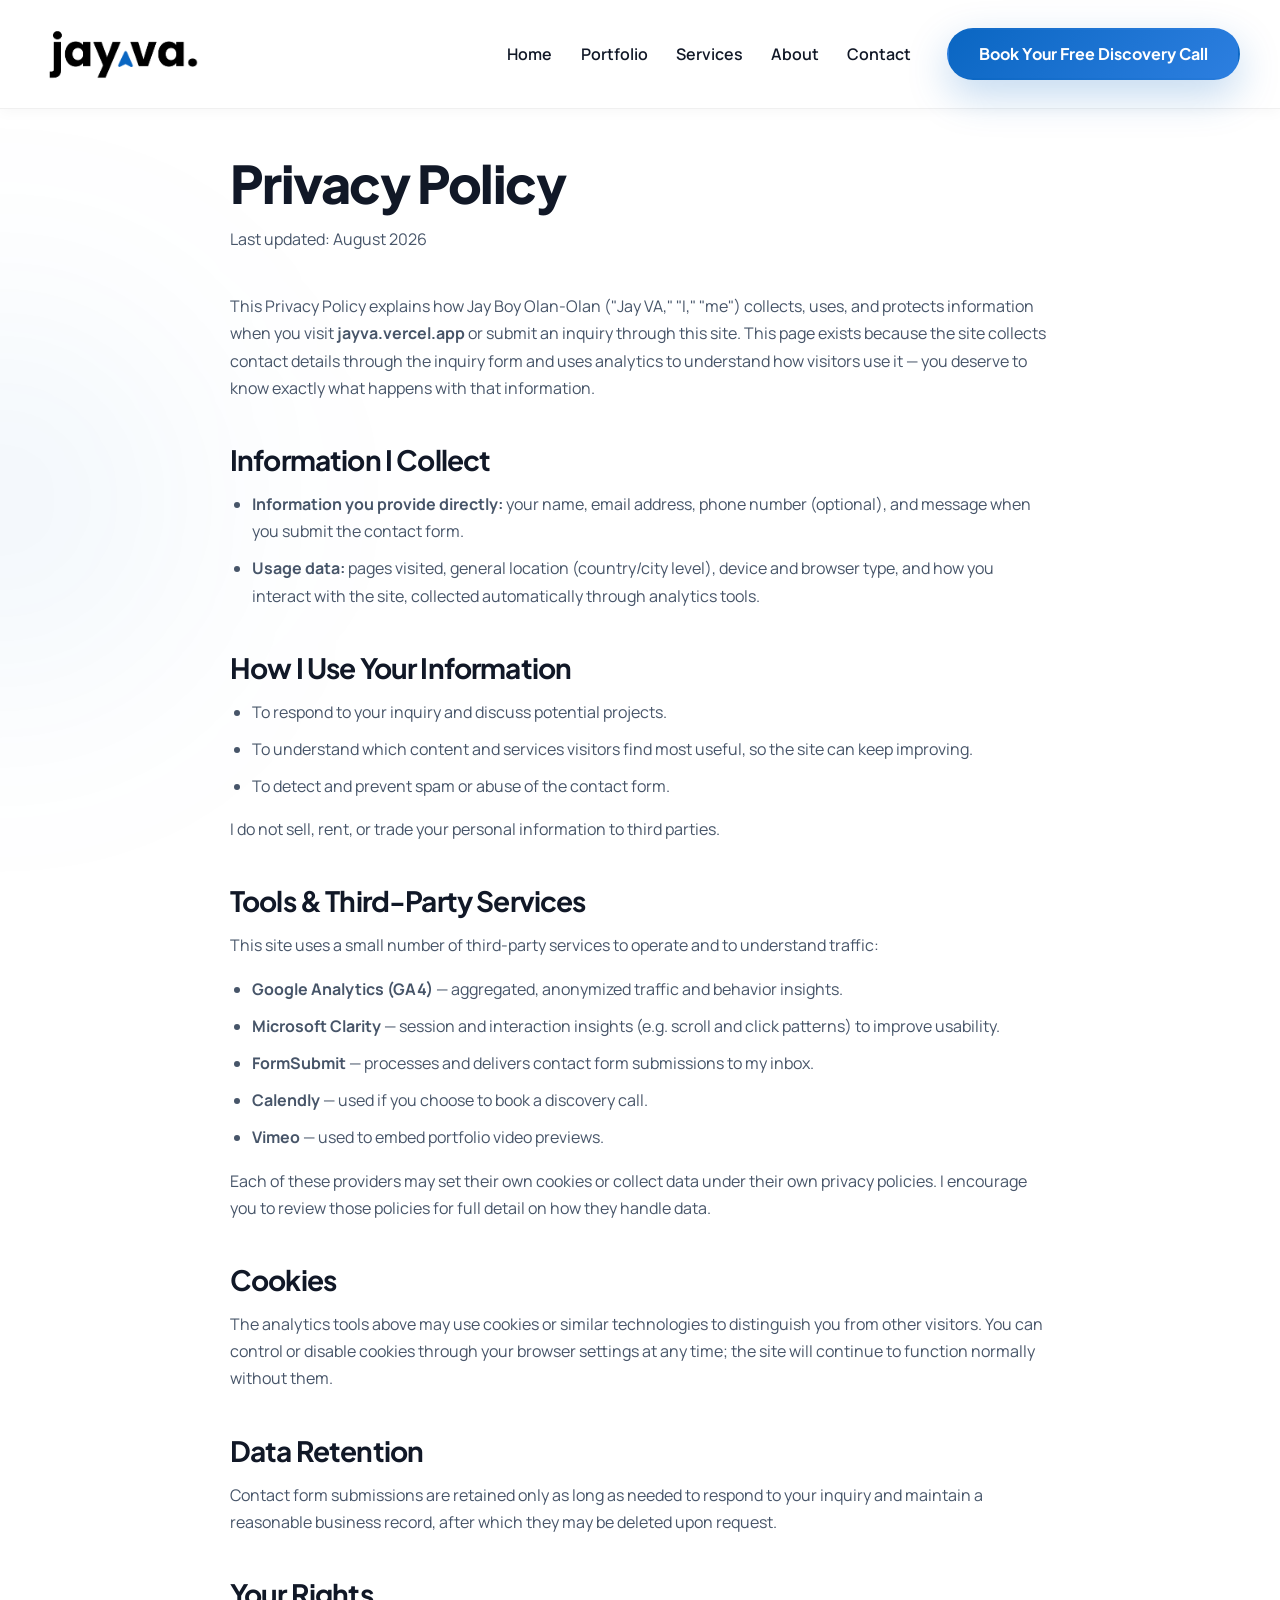
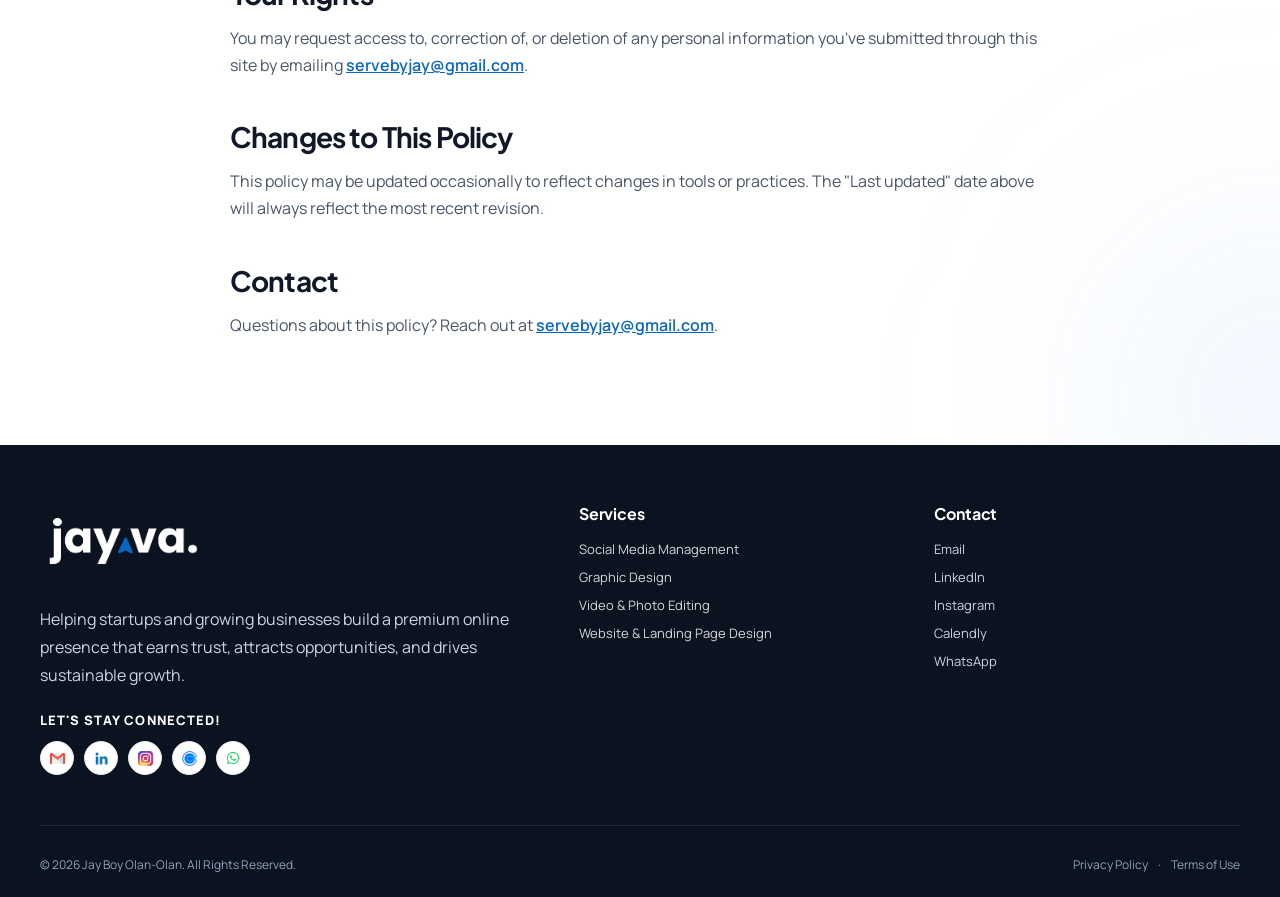
==== commit 73500850: "Update website design and content" ====
--- a/privacy.html
+++ b/privacy.html
@@ -21,7 +21,7 @@
 
     <link href="https://fonts.googleapis.com/css2?family=Plus+Jakarta+Sans:wght@300;400;500;600;700;800&family=Manrope:wght@300;400;500;600;700;800&display=swap" rel="stylesheet">
 
-    <link rel="stylesheet" href="css/style.min.css?v=20260915a">
+    <link rel="stylesheet" href="css/style.min.css?v=20260915b">
 
 </head>
 
@@ -231,7 +231,7 @@
 
     </footer>
 
-    <script src="js/script.js?v=20260915a" defer></script>
+    <script src="js/script.js?v=20260915b" defer></script>
 
 </body>
 </html>
--- a/css/style.min.css
+++ b/css/style.min.css
@@ -1 +1 @@
-*,::after,::before{margin:0;padding:0;box-sizing:border-box}html{width:100%;overflow-x:hidden;scroll-behavior:smooth;scroll-padding-top:125px;overscroll-behavior-y:none}body{width:100%;min-height:100vh;font-family:Manrope,sans-serif;background:#fff;color:#111827;overflow-x:hidden;position:relative;-webkit-font-smoothing:antialiased;-moz-osx-font-smoothing:grayscale;text-rendering:optimizeLegibility}:root{--ease-smooth:cubic-bezier(.22,.61,.36,1)}canvas,iframe,img,picture,svg,video{display:block;max-width:100%;height:auto}h1,h2,h3,h4,h5,h6{font-family:'Plus Jakarta Sans',sans-serif;color:#111827;font-weight:700;letter-spacing:-.03em}section[id]{scroll-margin-top:88px}body::after,body::before{content:"";position:absolute;width:500px;height:500px;border-radius:50%;filter:blur(120px);z-index:-2;pointer-events:none;animation:gradientFloat 10s ease-in-out infinite}body::before{top:10%;left:-250px;background:radial-gradient(circle,rgba(10,102,194,.1),transparent 70%)}body::after{bottom:10%;right:-250px;background:radial-gradient(circle,rgba(79,156,249,.15),transparent 70%);animation-delay:6s}@keyframes gradientFloat{0%{transform:translateY(0)}50%{transform:translateY(-40px)}100%{transform:translateY(0)}}::selection{background:#0a66c2;color:#fff}.skip-link{position:absolute;top:-60px;left:16px;background:var(--primary);color:#fff;padding:12px 20px;border-radius:10px;text-decoration:none;font-weight:700;z-index:1100;transition:top .2s ease}.skip-link:focus{top:16px}.sr-only{position:absolute;width:1px;height:1px;padding:0;margin:-1px;overflow:hidden;clip:rect(0,0,0,0);white-space:nowrap;border:0}.hamburger:focus-visible,a:focus-visible,button:focus-visible{outline:2px solid var(--primary);outline-offset:3px;border-radius:6px}:root{--primary:#0A66C2;--primary-dark:#004182;--heading:#111827;--body:#475569;--surface:#E8F2FC;--surface-strong:#DCEAFB;--border:#E5E7EB;--hover-border:#D6E9FF;--hover-shadow:rgba(10,102,194,.10);--fs-2xs:clamp(0.7rem,   0.7rem   + 0.08vw, 0.75rem);--fs-xs:clamp(0.75rem,  0.75rem  + 0.1vw,  0.8125rem);--fs-sm:clamp(0.8125rem,0.8125rem+ 0.1vw,  0.875rem);--fs-base:clamp(0.9375rem,0.9375rem+ 0.1vw,  1rem);--fs-md:clamp(1rem,     1rem     + 0.2vw,  1.125rem);--fs-lg:clamp(1.125rem, 1.125rem + 0.4vw,  1.375rem);--fs-xl:clamp(1.375rem, 1.375rem + 0.6vw,  1.75rem);--fs-2xl:clamp(1.5rem,   1.5rem   + 0.8vw,  2rem);--fs-section-title:clamp(1.875rem, 1rem + 3vw, 3.25rem);--fs-cta-title:clamp(2rem, 1rem + 4vw, 3.75rem);--fs-hero:clamp(2.75rem, 1.25rem + 4.75vw, 4.75rem);--fs-stat:clamp(2.25rem, 1rem + 4vw, 3.75rem);--fs-profile-name:clamp(1.5rem, 1.2rem + 1vw, 1.75rem);--lh-tight:1.15;--lh-snug:1.4;--lh-normal:1.7;--lh-loose:1.8;--space-1:4px;--space-2:8px;--space-3:12px;--space-4:16px;--space-5:20px;--space-6:24px;--space-8:32px;--space-10:40px;--space-12:48px;--space-16:64px;--space-20:80px;--space-24:96px}.container{width:min(1200px,calc(100% - 40px));margin:auto}.btn-primary,.btn-secondary{display:inline-flex;align-items:center;justify-content:center;gap:10px;padding:16px 30px;border-radius:999px;font-family:'Plus Jakarta Sans',sans-serif;font-weight:700;font-size:var(--fs-base);line-height:1;text-decoration:none;white-space:nowrap;cursor:pointer;border:2px solid transparent;transition:transform .3s ease,box-shadow .3s ease,background .3s ease,color .3s ease,border-color .3s ease}.btn-primary{background:linear-gradient(135deg,var(--primary),#2d7fe0);color:#fff;box-shadow:0 15px 40px rgba(10,102,194,.25)}.btn-primary:hover{transform:translateY(-4px);box-shadow:0 20px 50px rgba(10,102,194,.35)}.btn-primary:active{transform:translateY(-1px);box-shadow:0 10px 25px rgba(10,102,194,.3)}.btn-secondary{background:#fff;color:var(--primary);border-color:var(--border)}.btn-secondary:hover{border-color:var(--primary);background:#eef5ff;transform:translateY(-4px);box-shadow:0 15px 30px rgba(10,102,194,.12)}.btn-secondary:active{transform:translateY(-1px)}.btn-primary:focus-visible,.btn-secondary:focus-visible{outline:3px solid rgba(10,102,194,.45);outline-offset:3px}@media(max-width:520px){.btn-primary,.btn-secondary{width:100%}}@media(prefers-reduced-motion:reduce){.btn-primary:active,.btn-primary:hover,.btn-secondary:active,.btn-secondary:hover{transform:none}}@media(prefers-reduced-motion:reduce){html{scroll-behavior:auto}.floating-cta{animation:none}}.header{position:fixed;top:0;left:0;width:100%;z-index:1000;background:#fff;border-bottom:1px solid rgba(0,0,0,.06);box-shadow:0 2px 14px rgba(0,0,0,.04);transition:box-shadow .35s ease,border-color .35s ease}.header.scrolled{border-bottom:1px solid rgba(0,0,0,.08);box-shadow:0 12px 30px rgba(10,102,194,.1)}.navbar{height:108px;display:flex;align-items:center;justify-content:space-between;gap:30px}.logo{text-decoration:none;font-size:var(--fs-xl);font-weight:900;color:var(--heading);white-space:nowrap;flex-shrink:0;display:inline-flex;align-items:center}.logo span{color:var(--primary)}.logo-image{display:block;height:2.6em;width:auto}.logo-text{display:none}.logo.logo-pending .logo-image{display:none}.logo.logo-pending .logo-text{display:inline-block}.footer .logo.logo-pending .logo-text{color:#fff}.footer .logo.logo-pending .logo-text span{color:#4f9cf9}.nav-links{display:flex;align-items:center;justify-content:center;gap:2rem;list-style:none;margin-left:auto}.nav-links li{list-style:none}.nav-links a{position:relative;text-decoration:none;color:var(--heading);font-weight:600;transition:.3s}.nav-links a::after{content:"";position:absolute;left:0;bottom:-6px;width:0;height:2px;background:var(--primary);transition:.35s}.nav-links a:hover{color:var(--primary)}.nav-links a:hover::after{width:100%}.navbar .btn-primary{margin-left:12px}.hamburger{display:none;position:relative;width:48px;height:48px;border:none;background:0 0;cursor:pointer;flex-shrink:0;z-index:1200}.hamburger span{position:absolute;left:50%;width:24px;height:2px;background:#111827;border-radius:999px;transform-origin:center;transition:transform .3s cubic-bezier(.4,0,.2,1),opacity .25s ease}.hamburger span:first-child{transform:translate(-50%,-8px)}.hamburger span:nth-child(2){transform:translate(-50%,0)}.hamburger span:nth-child(3){transform:translate(-50%,8px)}.hamburger.active span:first-child{transform:translate(-50%,0)}.hamburger.active span:nth-child(2){opacity:0}.hamburger.active span:nth-child(3){transform:translate(-50%,0)}@media(max-width:992px){.navbar{height:80px}.navbar .btn-primary{display:none}.hamburger{display:block}.nav-links{position:fixed;top:80px;left:0;right:0;width:100%;background:rgba(255,255,255,.88);backdrop-filter:blur(18px) saturate(160%);-webkit-backdrop-filter:blur(18px) saturate(160%);display:flex;flex-direction:column;align-items:center;justify-content:flex-start;gap:0;overflow:hidden;max-height:0;opacity:0;transform:translateY(-6px);pointer-events:none;transition:max-height .4s cubic-bezier(.4,0,.2,1),opacity .3s ease,transform .3s ease;box-shadow:0 20px 40px rgba(0,0,0,.08)}.nav-links.active{max-height:420px;opacity:1;transform:translateY(0);pointer-events:auto}.nav-links li{width:100%}.nav-links a{display:block;width:100%;padding:18px;text-align:center;border-bottom:1px solid #eee}}.hero{position:sticky;top:0;z-index:1;min-height:min(94vh,820px);min-height:min(94svh,820px);display:flex;align-items:center;padding:128px 0 72px;overflow:hidden;background:radial-gradient(ellipse 60% 50% at 50% 0,rgba(10,102,194,.05),transparent 60%),#fff}.hero-bg-photo{position:absolute;inset:0;z-index:-2;background-image:url(/images/hero-bg.webp);background-size:cover;background-position:center 20%}@media(max-width:992px){.hero-bg-photo{background-position:75% 20%}}.hero::before{content:"";position:absolute;width:820px;height:820px;background:rgba(10,102,194,.08);border-radius:50%;filter:blur(150px);top:-320px;right:-280px;z-index:-1;animation:heroFloat1 14s ease-in-out infinite}.hero::after{content:"";position:absolute;width:600px;height:600px;background:rgba(79,156,249,.07);border-radius:50%;filter:blur(130px);bottom:-300px;left:-260px;z-index:-1;animation:heroFloat2 16s ease-in-out infinite}@keyframes heroFloat1{0%{transform:translateY(0) scale(1)}50%{transform:translateY(-24px) scale(1.03)}100%{transform:translateY(0) scale(1)}}@keyframes heroFloat2{0%{transform:translateY(0) scale(1)}50%{transform:translateY(18px) scale(1.03)}100%{transform:translateY(0) scale(1)}}.hero-grid{position:relative;z-index:1;display:flex;flex-direction:column;justify-content:center;gap:48px}.hero-content{display:flex;flex-direction:column;align-items:center;text-align:center;max-width:1040px;margin:0 auto}.hero-content h1,.hero-content p{margin-left:auto;margin-right:auto}.hero-buttons{justify-content:center}@media(min-width:993px){.hero-content{align-items:flex-start;text-align:left;max-width:600px;margin:0}.hero-content h1,.hero-content p{margin-left:0;margin-right:0}.hero-buttons{justify-content:flex-start}}.hero-tag{display:inline-flex;align-items:center;gap:10px;padding:10px 18px;border-radius:999px;background:#eef5ff;border:1px solid rgba(10,102,194,.15);color:var(--primary);font-weight:700;letter-spacing:.08em;font-size:var(--fs-xs);text-transform:uppercase;margin-bottom:48px;animation:heroFadeUp .7s cubic-bezier(.22,.61,.36,1) both}.hero-content h1{font-family:'Plus Jakarta Sans',sans-serif;font-size:var(--fs-hero);font-weight:800;line-height:1.16;letter-spacing:-.04em;max-width:980px;margin-bottom:22px;text-wrap:balance;text-shadow:0 2px 24px rgba(255,255,255,.5);animation:heroFadeUp .7s .08s cubic-bezier(.22,.61,.36,1) both}.hero-content h1 .text-accent{color:var(--primary)}.hero-content p{color:var(--body);font-size:var(--fs-md);line-height:1.85;max-width:760px;margin-bottom:60px;text-wrap:balance;text-shadow:0 2px 16px rgba(255,255,255,.6);animation:heroFadeUp .7s .16s cubic-bezier(.22,.61,.36,1) both}.hero-buttons{display:flex;flex-wrap:wrap;gap:1rem;animation:heroFadeUp .7s .24s cubic-bezier(.22,.61,.36,1) both}.about-buttons .btn-primary,.about-buttons .btn-secondary,.hero-buttons .btn-primary,.hero-buttons .btn-secondary{padding:14px 24px}@media(min-width:769px){.about-buttons,.hero-buttons{flex-wrap:nowrap}}@keyframes heroFadeUp{from{opacity:0;transform:translateY(14px)}to{opacity:1;transform:translateY(0)}}@media (prefers-reduced-motion:reduce){.hero-buttons,.hero-content h1,.hero-content p,.hero-tag{animation:none}}@media (max-width:992px){.hero{padding:110px 0 56px;min-height:auto}}.icon-svg{width:1em;height:1em;fill:currentColor;display:inline-block;vertical-align:-.125em}@keyframes icon-spin{100%{transform:rotate(360deg)}}.icon-spin{animation:icon-spin 1s linear infinite}@media (prefers-reduced-motion:reduce){.hero::after,.hero::before{animation:none}}.hero-image{border:3px solid #fff;box-shadow:0 30px 70px rgba(0,0,0,.15)}.section-heading{text-align:center;max-width:700px;margin:0 auto 36px}.section-heading span{display:inline-block;color:var(--primary);font-weight:800;font-size:var(--fs-xs);letter-spacing:.14em;text-transform:uppercase;margin-bottom:10px}.section-heading h2{font-size:var(--fs-section-title);font-weight:800;line-height:1.05;letter-spacing:-.035em;margin:6px 0 14px}.section-heading p{color:var(--body);font-size:var(--fs-md);line-height:var(--lh-snug)}.advantage-card:hover{transform:translateY(-10px);border-color:var(--hover-border);box-shadow:0 25px 50px var(--hover-shadow)}.services{position:relative;z-index:2;padding:90px 0 58px;margin-top:-32px;background:#fff;border-radius:32px 32px 0 0;box-shadow:0 -30px 60px rgba(15,23,42,.12)}@media(max-width:768px){.services{padding:64px 0 48px;margin-top:-20px;border-radius:22px 22px 0 0}}.services-grid{display:grid;grid-template-columns:1fr;gap:40px;align-items:start}.services-intro{display:flex;flex-direction:column;align-items:center}.services-cta{display:inline-flex;align-items:center;justify-content:center}.services-cta:hover{border-color:var(--border);background:#fff;transform:none;box-shadow:none}@media(min-width:993px){.services-grid{grid-template-columns:.85fr 1.15fr;gap:64px}.services-intro{align-items:flex-start}.services-intro .section-heading{text-align:left;max-width:none;margin:0 0 28px}.services-cta{align-self:flex-start}}.services-wrapper{max-width:1000px;margin:auto;display:grid;grid-template-columns:1fr;gap:20px;background:#fff}@media(min-width:640px){.services-wrapper{grid-template-columns:repeat(2,1fr);gap:20px}}@media(min-width:993px){.services-wrapper{margin:0}}.service-item{position:relative;padding:24px 22px;background:#fff;border:1px solid var(--border);border-radius:18px;transition:transform .3s ease,box-shadow .3s ease,border-color .3s ease}@media(hover:hover) and (pointer:fine){.service-item:hover{transform:translateY(-6px);border-color:var(--hover-border);box-shadow:0 20px 40px var(--hover-shadow)}}.service-icon{display:flex;align-items:center;justify-content:center;width:44px;height:44px;border-radius:12px;background:var(--surface);color:var(--primary);margin-bottom:16px}.service-icon svg{width:22px;height:22px}.service-icon-image{display:block;width:22px;height:22px;object-fit:contain}.service-icon svg{display:none}.service-icon.icon-pending .service-icon-image{display:none}.service-icon.icon-pending svg{display:block}.service-item:hover .service-icon{background:var(--primary);color:#fff;transition:background .3s ease,color .3s ease}.service-title{display:flex;align-items:center;gap:16px;margin-bottom:14px}.service-title h3{font-family:'Plus Jakarta Sans',sans-serif;font-size:var(--fs-md);font-weight:700;color:var(--heading);letter-spacing:-.01em;transition:color .3s ease}.service-item:hover .service-title h3{color:var(--primary)}.service-content p{color:var(--body);line-height:1.8}.service-content ul{list-style:none;display:grid;gap:12px;margin-top:16px}.service-content li{position:relative;padding-left:24px;color:var(--body);line-height:1.7}.service-content li::before{content:"✓";position:absolute;left:0;top:0;color:var(--primary);font-weight:700}@media(min-width:577px){.services{padding:76px 0}}@media(min-width:993px){.services{padding:104px 0}}@media(prefers-reduced-motion:reduce){.service-item{transition:none}}.process{padding:58px 0;background:#fff;transition-delay:.2s}.process-grid{display:grid;grid-template-columns:1fr;gap:14px}.process-card{position:relative;padding:18px 20px 18px 20px;border-left:2px solid var(--border);border-radius:0 12px 12px 0;transition:transform .3s ease,box-shadow .3s ease,border-color .3s ease,background-color .3s ease}@media(hover:hover) and (pointer:fine){.process-card:hover{border-color:var(--primary);background-color:var(--surface);transform:translateY(-4px);box-shadow:0 20px 40px var(--hover-shadow)}}.process-number{font-size:1.875rem;font-weight:800;color:var(--primary);margin-bottom:8px}.process-card h3{margin-bottom:15px}.process-card p{color:var(--body);line-height:1.8}.portfolio{padding:var(--space-20) 0;background:var(--surface);border-top:1px solid rgba(10,102,194,.1);transition-delay:.25s}.portfolio-service{position:relative;background:#fff;border:none;border-radius:24px;margin-bottom:16px;overflow:hidden;box-shadow:0 4px 24px rgba(15,23,42,.06)}.portfolio-service:last-child{margin-bottom:0}.portfolio-service-header{display:flex;flex-direction:column;gap:8px;padding:22px}.portfolio-service-header h3{font-size:var(--fs-md);margin-bottom:6px}.portfolio-service-header p{color:var(--body);font-size:var(--fs-base);line-height:1.7}.portfolio-projects{display:grid;grid-template-rows:1fr}.portfolio-projects-inner{border-top:1px solid var(--border)}.project-content{padding:24px 28px 28px}.project-content>span{color:var(--primary);font-weight:700;font-size:var(--fs-xs);letter-spacing:.5px;text-transform:uppercase}.project-content h4{font-family:'Plus Jakarta Sans',sans-serif;font-size:var(--fs-base);margin:10px 0 12px}.project-content>p{color:var(--body);line-height:1.8;margin-bottom:18px}.portfolio-video-grid{display:grid;gap:24px;grid-template-columns:1fr;padding:0}.video-showcase{background:#fff;border-top:1px solid var(--border);overflow:hidden;display:flex;flex-direction:column}.video-media{position:relative;aspect-ratio:16/9;overflow:hidden;background:#0b1220}.portfolio-video{width:100%;height:100%;object-fit:cover;display:block}.video-media::after{content:"";position:absolute;inset:0;background:linear-gradient(to top,rgba(11,18,32,.28),transparent 45%);pointer-events:none}.media-badge{position:absolute;top:16px;left:16px;z-index:2;background:rgba(255,255,255,.92);color:var(--primary);border:1px solid rgba(255,255,255,.5);padding:8px 14px;border-radius:999px;font-size:var(--fs-2xs);font-weight:700;backdrop-filter:blur(10px)}.video-showcase .project-content{padding:24px 28px 28px}@media(min-width:993px){.portfolio-video-grid{grid-template-columns:repeat(2,minmax(0,1fr))}.video-showcase--featured{grid-column:1/-1}}.deliverables{margin-top:24px}.deliverables h5,.project-highlights h5{font-size:var(--fs-sm);margin-bottom:14px;color:var(--heading)}.deliverables ul{padding-left:20px}.deliverables li{margin-bottom:10px;line-height:1.7;color:var(--body)}.project-highlights{margin-top:28px}.highlight-tags{display:flex;flex-wrap:wrap;gap:8px}.highlight-tags span{background:var(--surface);border:1px solid var(--border);padding:7px 13px;border-radius:999px;font-size:var(--fs-2xs);font-weight:600}.graphic-highlights h5,.photo-highlights h5,.social-highlights h5,.video-highlights h5{font-size:var(--fs-sm);margin-bottom:12px}.site-project-grid{display:grid;gap:24px;grid-template-columns:1fr}.site-project-card{position:relative;background:#fff;border:1px solid var(--border);border-radius:20px;overflow:hidden;display:flex;flex-direction:column}.site-project-top{position:relative;padding:32px 28px 8px}.media-badge--static{position:static;display:inline-flex;margin-top:20px;margin-bottom:16px;backdrop-filter:none;background:var(--surface);border-color:var(--border)}.site-project-category{display:block;color:var(--primary);font-weight:700;font-size:var(--fs-xs);letter-spacing:.5px;text-transform:uppercase;margin-bottom:10px}.site-project-title-row{display:flex;align-items:center;justify-content:flex-start;flex-wrap:wrap;gap:12px 16px;margin-bottom:14px}.site-project-top h4{font-family:'Plus Jakarta Sans',sans-serif;font-size:var(--fs-lg, var(--fs-base));margin:0}.site-project-title-row .site-visit-btn{flex-shrink:0}.site-project-top>p{color:var(--body);line-height:1.8;margin-bottom:22px}.site-visit-btn{padding:8px 14px;font-size:var(--fs-xs);gap:6px}.site-project-bottom{padding:24px 28px 32px;border-top:1px solid var(--border)}.site-project-bottom .deliverables{margin-top:8px}@media(min-width:769px){.site-project-bottom{display:grid;grid-template-columns:1.2fr 1fr;gap:40px;align-items:start}.site-project-bottom .deliverables,.site-project-bottom .project-highlights{margin-top:0}}@media(min-width:993px){.site-project-bottom,.site-project-top{padding-left:36px;padding-right:36px}}.social-showcase{border-top:1px solid var(--border)}.social-hero-grid{display:grid;grid-template-columns:repeat(2,minmax(0,1fr));gap:14px;padding:22px;border-top:1px solid var(--border)}@media(max-width:576px){.social-hero-grid{grid-template-columns:1fr;gap:10px}}.social-hero{border-radius:18px;overflow:hidden;background:#fff}.social-hero img{width:100%;aspect-ratio:4/3;display:block;object-fit:contain;background:#fff;padding:4px}.social-content,.social-highlights{padding:22px}.social-highlights{padding:16px 22px;border-top:1px solid var(--border)}.social-content{text-align:center}.social-content span{display:inline-block;color:var(--primary);font-size:var(--fs-xs);font-weight:700;text-transform:uppercase;letter-spacing:.5px}.social-content h4{margin:12px 0;font-size:var(--fs-base)}.social-content p{color:var(--body);line-height:1.8;max-width:640px;margin-left:auto;margin-right:auto}.social-highlights h5{margin-bottom:18px}.result-stats{display:flex;flex-wrap:wrap;justify-content:center;gap:32px;margin-top:28px;padding-top:24px;border-top:1px solid var(--border)}.stat-item{display:flex;flex-direction:column;align-items:center;text-align:center;gap:6px;padding-right:32px;border-right:1px solid var(--border);opacity:0;transform:translateY(14px);animation:statFadeIn .6s ease forwards;transition:transform .35s ease}.stat-item:first-child{animation-delay:50ms}.stat-item:nth-child(2){animation-delay:.2s}.stat-item:nth-child(3){animation-delay:.35s}.stat-item:last-child{border-right:none;padding-right:0}.stat-item:hover{transform:translateY(-6px)}.stat-number{font-size:var(--fs-stat);font-weight:800;line-height:1;letter-spacing:-.02em;color:var(--accent,#111);transition:color .35s ease,text-shadow .35s ease}.stat-item:hover .stat-number{color:var(--accent-hover,#022acb);text-shadow:0 8px 24px rgba(0,0,0,.12)}.stat-label{font-size:var(--fs-sm);font-weight:500;color:var(--muted,#666);letter-spacing:.03em;text-transform:uppercase;position:relative}.stat-label::after{content:"";display:block;width:0%;height:2px;margin-top:6px;background:var(--accent-hover,#0241c8);transition:width .4s ease}.stat-item:hover .stat-label::after{width:100%}@keyframes statFadeIn{from{opacity:0;transform:translateY(14px)}to{opacity:1;transform:translateY(0)}}@media (max-width:640px){.result-stats{gap:20px 28px}.stat-item{border-right:none;padding-right:0;min-width:45%}}.graphic-gallery,.graphic-highlights,.graphic-services{padding:22px}.graphic-highlights{padding:16px 22px}.graphic-highlights,.graphic-services{border-top:1px solid var(--border)}.graphic-gallery h5,.graphic-highlights h5,.graphic-services h5{margin-bottom:18px}.niche-row{margin-bottom:36px}.niche-row:last-child{margin-bottom:0}.niche-row-header{margin-bottom:16px}.niche-row-header h4{color:var(--heading);font-family:'Plus Jakarta Sans',sans-serif;font-size:var(--fs-base);font-weight:800;margin-bottom:4px}.niche-row-header p{color:var(--body);font-size:var(--fs-xs);line-height:1.6;max-width:640px}.niche-grid{display:grid;grid-template-columns:repeat(4,minmax(0,1fr));gap:18px}.niche-row--center .niche-row-header{text-align:center}.niche-row--center .niche-row-header p{margin-left:auto;margin-right:auto}.niche-row--center .niche-grid{justify-content:center}.niche-grid-item{position:relative;width:100%;aspect-ratio:2/3;border-radius:16px;overflow:hidden;background:var(--surface);border:1px solid var(--border)}.niche-grid-item img{width:100%;height:100%;display:block;object-fit:cover}.niche-grid-item.media-pending img{display:none}.media-pending-label{display:none}.niche-grid-item.media-pending .media-pending-label{display:flex;align-items:center;justify-content:center;text-align:center;position:absolute;inset:0;padding:10px;border:1.5px dashed var(--border);border-radius:16px;background:var(--surface);color:var(--body);font-size:var(--fs-2xs);font-weight:600}.landscape-row{margin-top:36px}.landscape-card{position:relative;width:100%;aspect-ratio:16/9;border-radius:16px;overflow:hidden;background:var(--surface);border:1px solid var(--border)}.landscape-card img{width:100%;height:100%;display:block;object-fit:cover}.landscape-card.media-pending img{display:none}.landscape-card.media-pending .media-pending-label{display:flex;align-items:center;justify-content:center;text-align:center;position:absolute;inset:0;padding:10px;border:1.5px dashed var(--border);border-radius:16px;background:var(--surface);color:var(--body);font-size:var(--fs-2xs);font-weight:600}.graphic-services ul{display:grid;gap:12px;padding-left:18px}.graphic-services li{color:var(--body);line-height:1.7}@media (max-width:768px){.niche-grid{grid-template-columns:repeat(2,minmax(0,1fr));gap:12px}.niche-row{margin-bottom:32px}.niche-row-header{margin-bottom:16px}}.video-gallery,.video-highlights{padding:22px}.video-highlights{padding:16px 22px;border-top:1px solid var(--border)}.video-gallery h5,.video-highlights h5{margin-bottom:18px}.portrait-video-grid{display:grid;grid-template-columns:repeat(4,minmax(0,1fr));gap:14px}.portrait-video-card{position:relative;width:100%;aspect-ratio:9/16;border-radius:18px;overflow:hidden;background:#0b1220;border:1px solid var(--border)}.portrait-video-card .video-poster,.portrait-video-card video{width:100%;height:100%;display:block;object-fit:cover;background:#0b1220}.portrait-video-card iframe{position:absolute;inset:0;width:100%;height:100%;border:0;display:block}.portrait-video-card.media-pending{display:flex;align-items:center;justify-content:center;border:1.5px dashed var(--border);background:var(--surface)}.portrait-video-card.media-pending .video-poster,.portrait-video-card.media-pending iframe,.portrait-video-card.media-pending video{display:none}.portrait-video-card .media-pending-label{display:none;text-align:center;padding:10px;color:var(--body);font-size:var(--fs-2xs);font-weight:600}.portrait-video-card.media-pending .media-pending-label{display:flex;flex-direction:column;align-items:center;gap:8px}.portrait-video-card.media-pending .icon-svg{color:var(--primary);opacity:.6}@media (max-width:768px){.video-gallery,.video-highlights{padding:18px}.portrait-video-grid{grid-template-columns:repeat(2,minmax(0,1fr));gap:8px}}.photo-gallery,.photo-highlights{padding:22px}.photo-highlights{padding:16px 22px;border-top:1px solid var(--border)}.photo-gallery h5,.photo-highlights h5{margin-bottom:18px}.photo-grid{display:grid;grid-template-columns:repeat(2,minmax(0,1fr));gap:var(--space-4);max-width:none;width:100%}@media(max-width:576px){.photo-grid{grid-template-columns:1fr;max-width:none}}.photo-card{position:relative;margin:0;overflow:hidden;border-radius:18px;cursor:zoom-in;isolation:isolate;background:var(--surface)}.photo-card img{display:block;width:100%;aspect-ratio:4/3;height:auto;object-fit:contain;background:var(--surface)}.photo-lightbox{position:fixed;inset:0;background:rgba(0,0,0,.9);display:flex;align-items:center;justify-content:center;padding:40px;opacity:0;visibility:hidden;transition:opacity .3s ease;z-index:1000;cursor:zoom-out}.photo-lightbox.is-active{opacity:1;visibility:visible}.photo-lightbox-img{max-width:90vw;max-height:90vh;border-radius:8px;transform:scale(.92);transition:transform .3s ease;cursor:zoom-out}.photo-lightbox.is-active .photo-lightbox-img{transform:scale(1)}.photo-lightbox-close{position:absolute;top:24px;right:24px;width:44px;height:44px;border:none;border-radius:50%;background:rgba(255,255,255,.1);color:#fff;font-size:24px;line-height:1;cursor:zoom-out;display:flex;align-items:center;justify-content:center;transition:background .25s ease}.photo-lightbox-close:hover{background:rgba(255,255,255,.25)}.photo-lightbox-nav{position:absolute;top:50%;transform:translateY(-50%);width:48px;height:48px;border:none;border-radius:50%;background:rgba(255,255,255,.1);color:#fff;cursor:pointer;display:flex;align-items:center;justify-content:center;transition:background .25s ease,transform .25s ease;z-index:2}.photo-lightbox-nav:hover{background:rgba(255,255,255,.25)}.photo-lightbox-nav:active{transform:translateY(-50%) scale(.94)}.photo-lightbox-prev{left:16px}.photo-lightbox-next{right:16px}.photo-lightbox-counter{position:absolute;bottom:22px;left:50%;transform:translateX(-50%);color:#fff;font-size:var(--fs-xs);font-weight:700;background:rgba(0,0,0,.45);padding:6px 14px;border-radius:999px;letter-spacing:.03em}@media(max-width:576px){.photo-lightbox{padding:20px}.photo-lightbox-nav{width:40px;height:40px}.photo-lightbox-prev{left:6px}.photo-lightbox-next{right:6px}.photo-lightbox-close{top:14px;right:14px;width:40px;height:40px}}.landscape-card,.niche-grid-item,.social-hero{cursor:zoom-in;transition:transform .3s ease,box-shadow .3s ease}@media(hover:hover) and (pointer:fine){.landscape-card:hover,.niche-grid-item:hover,.social-hero:hover{transform:translateY(-4px);box-shadow:0 18px 36px rgba(15,23,42,.12)}}.landscape-card:focus-visible,.niche-grid-item:focus-visible,.photo-card:focus-visible,.social-hero:focus-visible{outline:3px solid rgba(10,102,194,.45);outline-offset:3px}@media(prefers-reduced-motion:reduce){.landscape-card,.niche-grid-item,.social-hero{transition:none}}.about{padding:58px 0;background:#fff;transition-delay:.3s}.about-grid{display:grid;grid-template-columns:1fr;gap:40px;align-items:center}.image-wrapper{position:relative}.image-wrapper img{width:100%;aspect-ratio:490/613;object-fit:cover;border-radius:28px;display:block;box-shadow:0 30px 80px rgba(0,0,0,.1)}.about-content{padding:0 4px}@media(min-width:577px){.about-content{padding:0 10px}}@media(min-width:993px){.about-content{padding:0 16px 0 0}}.about-content span{display:inline-block;color:var(--primary);font-size:var(--fs-xs);font-weight:800;letter-spacing:.14em;text-transform:uppercase;margin-bottom:10px}.about-content h2{font-size:var(--fs-section-title);font-weight:800;margin:6px 0 14px;line-height:1.08;letter-spacing:-.035em}.about-content p{color:var(--body);margin-bottom:20px;line-height:1.9}.about-buttons{display:flex;flex-wrap:wrap;align-items:center;gap:1rem}.feature{background:#fff;border:1px solid var(--border);border-radius:16px;padding:18px 24px;display:flex;align-items:center;justify-content:center;gap:12px;text-align:center;font-weight:600;min-height:70px;transition:.3s ease}.feature:hover{transform:translateY(-4px);border-color:var(--hover-border);box-shadow:0 15px 30px var(--hover-shadow)}.tools{padding:58px 0;background:var(--surface);border-top:1px solid rgba(10,102,194,.1)}.tools-groups{max-width:1000px;margin:auto;display:flex;flex-direction:column;align-items:center;gap:40px}.tools-group{width:100%;display:flex;flex-direction:column;align-items:center}.tools-group-title{font-family:'Plus Jakarta Sans',sans-serif;font-size:var(--fs-sm);font-weight:800;letter-spacing:.06em;text-transform:uppercase;color:var(--primary);margin-bottom:16px;text-align:center;width:100%}.tools-grid{display:flex;flex-wrap:wrap;justify-content:center;gap:10px;width:100%}.tool-card{position:relative;overflow:hidden;background:#fff;border:1px solid var(--border);border-radius:14px;padding:12px 8px;text-align:center;display:flex;flex-direction:column;align-items:center;justify-content:center;gap:10px;flex:0 0 84px;transition:transform .35s ease,border-color .35s ease,box-shadow .35s ease;opacity:0;transform:translateY(24px) scale(.95)}.tool-card img{width:26px;height:26px}.tools.active .tool-card{animation:toolIn .6s cubic-bezier(.16,1,.3,1) forwards}@keyframes toolIn{to{opacity:1;transform:translateY(0) scale(1)}}.tools.active .tool-card:first-child{animation-delay:.02s}.tools.active .tool-card:nth-child(2){animation-delay:.06s}.tools.active .tool-card:nth-child(3){animation-delay:.1s}.tools.active .tool-card:nth-child(4){animation-delay:.14s}.tools.active .tool-card:nth-child(5){animation-delay:.18s}.tool-card::before{content:"";position:absolute;inset:0;background:radial-gradient(circle at 50% 0,rgba(10,102,194,.1),transparent 70%);opacity:0;transition:opacity .35s ease}.tool-card:hover::before{opacity:1}.tool-card img,.tool-card span{position:relative;z-index:1}.tool-card:hover{transform:translateY(-10px);border-color:var(--hover-border);box-shadow:0 25px 50px var(--hover-shadow)}.tool-card img{width:30px;height:30px;object-fit:contain;transition:transform .35s ease}.tool-card img.broken,.tool-card img:not([src]){display:none}.tool-card:hover img{transform:scale(1.15) rotate(-4deg)}.tool-card span{display:block;font-weight:700;color:var(--heading);transition:color .3s ease;font-size:var(--fs-xs)}.tool-card:hover span{color:var(--primary)}@media(prefers-reduced-motion:reduce){.tool-card{opacity:1;transform:none;animation:none!important}}.results{padding:58px 0;background:var(--surface);border-top:1px solid rgba(10,102,194,.1);transition-delay:.4s}.advantages{padding:58px 0;background:var(--surface);border-top:1px solid rgba(10,102,194,.1);transition-delay:.45s}.advantages-lead{max-width:700px;margin:0 auto 40px;text-align:center;color:var(--body);font-size:var(--fs-md);line-height:1.8}.advantages-grid{display:flex;flex-direction:column;gap:20px;max-width:1080px;margin:0 auto}@media(min-width:768px){.advantages-grid{flex-direction:row;flex-wrap:wrap;justify-content:center;gap:24px}.advantage-card{flex:1 1 300px;max-width:340px}}.advantage-card{background:#fff;border:1px solid var(--border);border-radius:18px;padding:28px 24px;transition:transform .3s ease,box-shadow .3s ease,border-color .3s ease}@media(hover:hover) and (pointer:fine){.advantage-card:hover{transform:translateY(-6px);border-color:var(--hover-border);box-shadow:0 20px 40px var(--hover-shadow)}}.advantage-icon{display:flex;align-items:center;justify-content:center;width:44px;height:44px;border-radius:12px;background:var(--surface);color:var(--primary);margin-bottom:16px}.advantage-icon svg{width:22px;height:22px}.advantage-icon img{width:1.625rem;height:1.625rem;object-fit:contain}.advantage-card:hover .advantage-icon{background:var(--primary);color:#fff;transition:background .3s ease,color .3s ease}.advantage-card h3{font-family:'Plus Jakarta Sans',sans-serif;font-size:var(--fs-md);font-weight:700;color:var(--heading);letter-spacing:-.01em;margin-bottom:10px}.advantage-card p{color:var(--body);font-size:var(--fs-sm);line-height:1.75}.client-fit .advantage-card h3{margin-bottom:0}.cta{padding:58px 0 34px;transition-delay:.5s}.cta-box{background:linear-gradient(135deg,#0a66c2,#004182);color:#fff;text-align:center;padding:60px 28px;border-radius:32px;position:relative;overflow:hidden}.cta-box span{opacity:.95;font-weight:700;letter-spacing:1px;font-size:var(--fs-sm)}.cta-box h2{color:#fff;font-size:var(--fs-cta-title);font-weight:800;line-height:1.15;letter-spacing:-.03em;margin:20px 0;text-wrap:balance}.cta-title-break{display:none}@media(max-width:768px){.cta-title-break{display:block}}.cta-box p{max-width:700px;margin:auto;opacity:.95;line-height:1.8}.cta-availability{display:inline-flex;align-items:center;gap:10px;margin:22px auto 0;padding:10px 20px;background:rgba(255,255,255,.12);border:1px solid rgba(255,255,255,.25);border-radius:999px;font-weight:700;font-size:var(--fs-sm);opacity:1;max-width:max-content}.availability-dot{width:8px;height:8px;border-radius:50%;background:#3ddc84;box-shadow:0 0 0 0 rgba(61,220,132,.6);animation:availability-pulse 2s infinite;flex-shrink:0}@keyframes availability-pulse{0%{box-shadow:0 0 0 0 rgba(61,220,132,.55)}70%{box-shadow:0 0 0 8px rgba(61,220,132,0)}100%{box-shadow:0 0 0 0 rgba(61,220,132,0)}}@media(prefers-reduced-motion:reduce){.availability-dot{animation:none}}.cta-buttons{margin-top:32px;display:flex;justify-content:center;gap:16px;flex-wrap:wrap}.btn-light{background:#fff;color:#0a66c2;text-decoration:none;padding:16px 32px;border-radius:999px;font-weight:700;transition:.3s ease;display:inline-flex}.btn-light:hover{transform:translateY(-3px);box-shadow:0 15px 30px rgba(0,0,0,.15)}.btn-outline-light{border:1px solid rgba(255,255,255,.4);color:#fff;text-decoration:none;padding:16px 32px;border-radius:999px;font-weight:700;transition:.3s ease;display:inline-flex}.btn-outline-light:hover{background:rgba(255,255,255,.1);transform:translateY(-3px)}.cta-subnote{margin-top:18px!important;max-width:none!important;opacity:.85;font-size:var(--fs-sm)}.cta-subnote a{color:#fff;font-weight:700;text-decoration:underline;text-underline-offset:3px}.cta-subnote a:hover{opacity:.85}.faq{padding:80px 0;background:#fff}.faq-list{max-width:760px;margin:0 auto;display:flex;flex-direction:column;gap:14px}.faq-item{border:1px solid var(--border);border-radius:18px;background:var(--surface,#e8f2fc);background:#fff;overflow:hidden;transition:border-color .25s ease,box-shadow .25s ease}.faq-item:has(.faq-question[aria-expanded=true]){border-color:var(--hover-border);box-shadow:0 10px 28px rgba(10,102,194,.08)}.faq-question{width:100%;display:flex;align-items:center;justify-content:space-between;gap:16px;padding:20px 24px;background:0 0;border:0;cursor:pointer;text-align:left;font-family:'Plus Jakarta Sans',sans-serif;font-weight:700;font-size:var(--fs-md);color:var(--heading)}.faq-icon{position:relative;flex-shrink:0;width:22px;height:22px;transition:transform .3s var(--ease-smooth)}.faq-icon::after,.faq-icon::before{content:"";position:absolute;top:50%;left:50%;background:var(--primary);transform:translate(-50%,-50%);transition:transform .25s ease,opacity .25s ease}.faq-icon::before{width:14px;height:2px}.faq-icon::after{width:2px;height:14px}.faq-question[aria-expanded=true] .faq-icon::after{transform:translate(-50%,-50%) rotate(90deg);opacity:0}.faq-question[aria-expanded=true] .faq-icon{transform:rotate(180deg)}.faq-answer{display:grid;grid-template-rows:0fr;transition:grid-template-rows .4s var(--ease-smooth);color:var(--body);font-size:var(--fs-sm);line-height:var(--lh-normal)}.faq-answer-inner{overflow:hidden;min-height:0}.faq-answer-inner p{padding:0 24px 22px;transform:translateY(-6px);opacity:0;transition:transform .3s ease .05s,opacity .3s ease .05s}.faq-answer.is-open{grid-template-rows:1fr}.faq-answer.is-open .faq-answer-inner p{transform:translateY(0);opacity:1}@media (prefers-reduced-motion:reduce){.faq-answer,.faq-answer-inner p,.faq-icon{transition:none}}@media(max-width:768px){.faq{padding:60px 0}.faq-question{padding:18px 20px;font-size:var(--fs-base)}.faq-answer-inner p{padding:0 20px 20px}}.legal-page{padding:150px 0 90px}.legal-page .container{max-width:820px}.legal-page h1{font-size:var(--fs-section-title);font-weight:800;letter-spacing:-.03em;margin-bottom:10px}.legal-page .legal-updated{color:var(--body);font-size:var(--fs-sm);margin-bottom:40px}.legal-page h2{font-size:var(--fs-xl);margin:40px 0 14px}.legal-page p{color:var(--body);line-height:var(--lh-normal);margin-bottom:16px}.legal-page ul{padding-left:22px;margin-bottom:16px;display:grid;gap:10px}.legal-page li{color:var(--body);line-height:var(--lh-normal)}.legal-page a{color:var(--primary);font-weight:600}.footer{background:#0b1220;color:#d7d7d7;padding:46px 0 24px}.footer-content{display:grid;grid-template-columns:1fr 1fr;gap:36px 24px;margin-bottom:44px}.footer-content>div:first-child{grid-column:1/-1}.footer .logo{margin-top:-10px}.footer p{color:#cbd5e1;margin-top:12px;line-height:1.8}.footer h4{margin-bottom:20px;color:#fff}.footer ul{list-style:none}.footer li{margin-bottom:12px}.footer a{color:#cbd5e1;text-decoration:none;transition:.25s ease}.footer a:hover{color:#4f8fe8}.footer-bottom{border-top:1px solid rgba(255,255,255,.1);padding-top:30px;display:flex;flex-direction:column;align-items:center;justify-content:space-between;gap:14px;text-align:center;color:#94a3b8}.footer-bottom>span{font-size:var(--fs-xs)}.footer-legal{display:flex;align-items:center;gap:10px;font-size:var(--fs-xs)}.footer-legal a{color:#94a3b8;text-decoration:none;transition:.25s ease}.footer-legal a:hover{color:#fff}@media(min-width:640px){.footer-bottom{flex-direction:row;text-align:left}}.floating-cta{position:fixed;right:22px;bottom:22px;display:flex;align-items:center;gap:8px;padding:10px 16px;background:linear-gradient(135deg,var(--primary),#2d7fe0);color:#fff;text-decoration:none;font-weight:700;font-size:var(--fs-xs);border-radius:999px;z-index:998;box-shadow:0 12px 30px rgba(10,102,194,.25);opacity:0;visibility:hidden;transform:translateY(12px);pointer-events:none;transition:opacity .35s ease,transform .35s ease,visibility .35s,box-shadow .35s ease,background .35s ease}.floating-cta.is-visible{opacity:1;visibility:visible;transform:translateY(0);pointer-events:auto;animation:floatCTA 4s ease-in-out infinite}.floating-cta img{width:15px;height:15px;object-fit:contain;transition:transform .35s ease}.floating-cta:hover{transform:translateY(-6px);box-shadow:0 20px 50px rgba(10,102,194,.35)}.floating-cta:hover img{transform:rotate(-8deg) scale(1.08)}@keyframes floatCTA{0%{transform:translateY(0)}50%{transform:translateY(-6px)}100%{transform:translateY(0)}}.reveal{opacity:0;transform:translateY(60px) scale(.98);transition:opacity .9s cubic-bezier(.16,1,.3,1),transform .9s cubic-bezier(.16,1,.3,1),filter .9s cubic-bezier(.16,1,.3,1);filter:blur(6px)}.reveal.active{opacity:1;transform:none;filter:blur(0)}.advantage-card,.portfolio-card,.process-card,.service-item,.testimonial-card{opacity:0;transform:translateY(24px) scale(.97)}.reveal.active .advantage-card,.reveal.active .portfolio-card,.reveal.active .problem-card,.reveal.active .process-card,.reveal.active .result-card,.reveal.active .service-item,.reveal.active .testimonial-card{animation:cardIn .6s cubic-bezier(.16,1,.3,1) forwards}@keyframes cardIn{to{opacity:1;transform:translateY(0) scale(1)}}.reveal.active .advantage-card:first-child,.reveal.active .portfolio-card:first-child,.reveal.active .problem-card:first-child,.reveal.active .process-card:first-child,.reveal.active .result-card:first-child,.reveal.active .service-item:first-child,.reveal.active .testimonial-card:first-child{animation-delay:.05s}.reveal.active .advantage-card:nth-child(2),.reveal.active .portfolio-card:nth-child(2),.reveal.active .problem-card:nth-child(2),.reveal.active .process-card:nth-child(2),.reveal.active .result-card:nth-child(2),.reveal.active .service-item:nth-child(2),.reveal.active .testimonial-card:nth-child(2){animation-delay:.12s}.reveal.active .advantage-card:nth-child(3),.reveal.active .problem-card:nth-child(3),.reveal.active .process-card:nth-child(3),.reveal.active .result-card:nth-child(3),.reveal.active .service-item:nth-child(3),.reveal.active .testimonial-card:nth-child(3){animation-delay:.19s}.reveal.active .advantage-card:nth-child(4),.reveal.active .problem-card:nth-child(4),.reveal.active .process-card:nth-child(4),.reveal.active .result-card:nth-child(4),.reveal.active .service-item:nth-child(4){animation-delay:.26s}.reveal.active .service-item:nth-child(5){animation-delay:.33s}@media(prefers-reduced-motion:reduce){.tool-card{border-radius:16px;padding:16px 12px;gap:10px;flex:0 0 110px}.tool-card img{width:28px;height:28px}.tool-card span{font-size:var(--fs-2xs)}}@media(min-width:577px){.process-grid{grid-template-columns:1fr 1fr}.results-grid{grid-template-columns:1fr 1fr}.case-right{grid-template-columns:1fr 1fr}.about-features{grid-template-columns:1fr 1fr}.form-row{grid-template-columns:1fr 1fr;gap:20px}.contact-form-wrapper{max-width:720px}}@media(min-width:993px){section[id]{scroll-margin-top:96px}.navbar{display:grid;grid-template-columns:auto 1fr auto auto;align-items:center;gap:24px;height:108px}.logo{font-size:2.3rem}.nav-links{position:static;justify-self:center;width:auto;max-height:none;opacity:1;overflow:visible;flex-direction:row;align-items:center;gap:2rem;background:0 0;box-shadow:none;transition:none}.nav-links li{width:auto}.nav-links a{padding:0;border-bottom:none;font-size:var(--fs-base)}.hamburger{display:none}.navbar .btn-primary{display:inline-flex;grid-column:3;justify-self:end}.problem{padding:104px 0}.problem-grid{grid-template-columns:1fr 1fr;gap:25px}.problem-card{padding:40px;border-radius:28px}.section-heading{margin:0 auto 80px}.portfolio{padding:92px 0}.portfolio-service-header{flex-direction:row;align-items:center;justify-content:space-between;padding:36px 40px}.project-card{grid-template-columns:340px 1fr}.project-card img{height:100%}.project-content{padding:32px 36px}.about{padding:104px 0}.about-grid{grid-template-columns:minmax(280px,380px) 1fr;gap:72px;align-items:center}.image-wrapper{max-width:380px;margin:0 auto}.image-wrapper img{border-radius:32px}.about-features{gap:16px;margin:40px 0}.tools{padding:104px 0}.tools-grid{gap:16px}.tool-card{border-radius:20px;padding:24px 18px;gap:14px;flex:0 0 150px}.tool-card img{width:34px;height:34px}.tool-card span{font-size:var(--fs-sm)}.industries{padding:92px 0}.industry-tags{gap:16px}.industry-tags span{padding:14px 24px;font-size:var(--fs-base)}.case-study{padding:104px 0}.case-study-card{grid-template-columns:1fr 1.2fr;gap:60px;border-radius:32px;padding:60px}.case-left h3{font-size:var(--fs-xl)}.results{padding:104px 0}.results-grid{grid-template-columns:repeat(4,1fr);gap:25px}.result-card{padding:50px 30px;border-radius:28px}.result-card h3{margin-bottom:12px}.result-card p{font-size:var(--fs-base);line-height:1.6}.advantages{padding:104px 0}.client-fit{padding:104px 0}.advantages-grid{grid-template-columns:1fr 1fr;gap:18px}.advantage-card{border-radius:20px;padding:26px}.cta{padding:104px 0 60px}.cta-box{padding:100px 60px;border-radius:40px}.cta-box span{font-size:var(--fs-base)}.cta-buttons{margin-top:40px;gap:20px}.footer{padding:58px 0 24px}.footer-content{grid-template-columns:1.6fr 1fr 1fr;gap:50px;margin-bottom:50px}.footer-content>div:first-child{grid-column:auto}.testimonials{padding:104px 0}}@media (max-width:768px){.floating-cta{left:50%;right:auto;transform:translateX(-50%);bottom:24px;padding:9px 16px;font-size:var(--fs-xs);border-radius:50px;max-width:90%}.floating-cta img{width:14px;height:14px}}.advantage-card,.tool-card{position:relative;overflow:hidden}.advantage-card::before{content:"";position:absolute;inset:0;background:radial-gradient(circle at top right,rgba(10,102,194,.08),transparent 60%);opacity:0;transition:.35s ease}.advantage-card:hover::before{opacity:1}*{max-width:100%}@media (max-width:768px){.hero{padding:112px 0 40px;min-height:auto}.hero-tag{margin-bottom:28px}.hero-content h1{line-height:1.22;margin-bottom:16px}.hero-content p{max-width:100%;margin-bottom:32px}.hero-buttons{flex-direction:column;gap:14px}.hero-buttons .btn-primary,.hero-buttons .btn-secondary{width:100%;justify-content:center}}@media (max-width:480px){.hero-content h1{font-size:var(--fs-2xl)}}.contact{padding:58px 0;background:var(--surface);border-top:1px solid rgba(10,102,194,.1)}.contact-form-wrapper{width:100%;max-width:650px;margin:40px auto 0;padding:0}.contact-form{background:#fff;padding:28px 22px;border-radius:24px;border:1px solid rgba(10,102,194,.08);box-shadow:0 20px 60px rgba(0,0,0,.08)}.form-row{display:grid;grid-template-columns:1fr;gap:18px}.form-group{position:relative;margin-bottom:22px}.form-group input,.form-group textarea{width:100%;padding:18px 18px;font-size:var(--fs-base);border:2px solid #e7edf5;border-radius:14px;background:#fff;transition:.3s;outline:0}.form-group textarea{resize:vertical;min-height:200px}@media(min-width:993px){.form-group textarea{min-height:230px}}.form-group input:focus,.form-group textarea:focus{border-color:#0a66c2}.form-group input:focus-visible,.form-group textarea:focus-visible{box-shadow:0 0 0 4px rgba(10,102,194,.1)}.form-group label{position:absolute;left:16px;top:18px;padding:0 6px;background:#fff;color:var(--body);pointer-events:none;transition:.25s}.form-group input:focus+label,.form-group input:not(:placeholder-shown)+label,.form-group textarea:focus+label,.form-group textarea:not(:placeholder-shown)+label{top:-10px;font-size:var(--fs-2xs);color:#0a66c2;font-weight:700}.form-note{margin-top:20px;display:flex;justify-content:center;align-items:center;gap:8px;font-size:var(--fs-sm);color:var(--body);text-align:center}.form-note .icon-svg{color:#0a66c2}.form-submit{position:relative;width:100%;min-height:58px;display:flex;justify-content:center;align-items:center;overflow:hidden}.form-submit .btn-loading,.form-submit .btn-text{display:flex;justify-content:center;align-items:center;gap:10px}.form-submit .btn-loading{display:none}.form-submit.loading .btn-text{display:none}.form-submit.loading .btn-loading{display:flex}.form-submit:disabled{opacity:.55;cursor:not-allowed;box-shadow:none}.form-submit:disabled:hover{transform:none;box-shadow:none}#confetti-canvas{position:fixed;inset:0;width:100%;height:100%;z-index:10000;pointer-events:none}.success-modal{position:fixed;inset:0;display:none;justify-content:center;align-items:center;background:rgba(0,0,0,.6);z-index:9999}.success-modal.show{display:flex}.success-card{width:min(90%,500px);background:#fff;padding:50px 32px;border-radius:28px;text-align:center;transform:scale(.8);transition:.35s ease;box-shadow:0 35px 80px rgba(0,0,0,.25)}.success-modal.show .success-card{transform:scale(1)}.success-icon{width:90px;height:90px;margin:auto auto 25px;border-radius:50%;display:grid;place-items:center;background:linear-gradient(135deg,#0a66c2,#4f8fe8);color:#fff;font-size:3rem}.success-card h3{font-size:var(--fs-xl);margin-bottom:18px}.success-card p{color:var(--body);line-height:1.8}.success-card button{margin-top:35px;border:none;background:#0a66c2;color:#fff;padding:15px 40px;border-radius:12px;cursor:pointer;font-weight:600;transition:.3s}.success-card button:hover{transform:translateY(-3px);background:#084f98}.footer-socials{margin-top:22px;display:flex;flex-direction:column;align-items:flex-start;gap:12px}.social-icons{display:flex;justify-content:flex-start;align-items:center;gap:10px;flex-wrap:wrap}.social-icons a{width:34px;height:34px;display:flex;justify-content:center;align-items:center;background:#fff;border:1px solid var(--border);border-radius:50%;transition:.3s ease;overflow:hidden;flex-shrink:0}.social-icons img{width:15px;height:15px;object-fit:contain;transition:.3s ease}.social-icons svg{width:14px;height:14px;transition:.3s ease}.social-icons a:hover svg{transform:scale(1.1)}.social-icons a:hover{transform:translateY(-3px);border-color:var(--primary);box-shadow:0 12px 24px rgba(10,102,194,.12)}.social-icons a:hover img{transform:scale(1.1)}.footer-socials-label{display:block;color:#fff;font-size:var(--fs-xs);font-weight:800;letter-spacing:.08em;text-transform:uppercase}@media(min-width:993px){.contact{padding:92px 0;background:#f8fbff}.contact-connect{margin:60px auto 50px}.contact-connect h3{font-size:var(--fs-xl);margin-bottom:35px}.contact-connect-grid{grid-template-columns:repeat(3,1fr);gap:24px}.connect-card{padding:24px;border-radius:18px}.connect-card i{width:60px;height:60px;font-size:var(--fs-lg)}.contact-form-wrapper{max-width:100%;margin:60px auto 0;padding:0}.contact-form{padding:56px 72px}.form-row{grid-template-columns:repeat(2,1fr);gap:28px}}body,html{overflow-x:hidden}iframe,img,video{max-width:100%;height:auto}.testimonials{position:relative;padding:96px 0 104px;background:radial-gradient(circle at 12% 18%,rgba(10,102,194,.055),transparent 28%),linear-gradient(180deg,#fff 0,#f8fbff 100%);border-top:1px solid rgba(10,102,194,.07);overflow:hidden}.testimonials .section-heading{max-width:760px;margin-bottom:58px}.testimonial-grid{display:grid;grid-template-columns:repeat(3,minmax(0,1fr));gap:24px;align-items:stretch}.testimonial-card{position:relative;display:flex;flex-direction:column;min-height:390px;padding:34px 32px 30px;background:rgba(255,255,255,.94);border:1px solid #dfe8f2;border-radius:26px;box-shadow:0 12px 38px rgba(15,23,42,.05);overflow:hidden;isolation:isolate;transition:border-color .35s ease,box-shadow .35s ease}.testimonial-card::before{content:"";position:absolute;inset:0;z-index:-1;background:radial-gradient(circle at 100% 0,rgba(10,102,194,.075),transparent 52%);opacity:0;transition:opacity .35s ease}.testimonial-card::after{content:"“";position:absolute;top:10px;right:24px;color:rgba(10,102,194,.06);font-family:Georgia,serif;font-size:7rem;line-height:1;pointer-events:none}.testimonial-card:hover{border-color:#c8dcef;box-shadow:0 20px 44px rgba(10,102,194,.14)}.testimonial-card:hover::before{opacity:1}.testimonial-stars{position:relative;z-index:2;display:flex;align-items:center;gap:5px;width:max-content;margin:0 0 22px;transform:none!important}.testimonial-stars svg{display:block;flex:0 0 18px;width:18px;height:18px;margin:0;padding:0;fill:#F5A623;stroke:none;transform:none!important;transition:none!important}.testimonial-card:hover .testimonial-stars,.testimonial-card:hover .testimonial-stars svg{transform:none!important;scale:1!important;rotate:0deg!important}.testimonial-card>p{position:relative;z-index:2;flex:1;margin:0 0 28px;color:var(--body);font-size:var(--fs-sm);line-height:1.85}.testimonial-author{position:relative;z-index:2;margin-top:auto;padding-top:22px;border-top:1px solid #e6edf5}.testimonial-author h3{margin:0 0 6px;color:var(--heading);font-family:'Plus Jakarta Sans',sans-serif;font-size:var(--fs-sm);font-weight:800;line-height:1.4}.testimonial-author span{display:block;color:var(--body);font-size:var(--fs-xs);line-height:1.55}.testimonial-location{margin:7px 0 0!important;color:var(--primary)!important;font-size:var(--fs-2xs)!important;font-weight:700;line-height:1.4!important}.testimonial-author{padding-right:58px}.testimonial-avatar{position:absolute;right:32px;bottom:30px;z-index:3;width:46px;height:46px;border-radius:50%;object-fit:cover;border:2px solid #fff;box-shadow:0 4px 14px rgba(15,23,42,.14)}@media(max-width:768px){.testimonial-author{padding-right:50px}.testimonial-avatar{width:40px;height:40px;right:22px;bottom:24px}}@media(max-width:992px){.testimonials{padding:82px 0 88px}.testimonial-grid{grid-template-columns:1fr 1fr}.testimonial-card:last-child{grid-column:1/-1;max-width:calc(50% - 12px);width:100%;justify-self:center}}@media(max-width:700px){.testimonials{padding:72px 0 80px}.testimonials .section-heading{margin-bottom:46px}.testimonial-grid{grid-template-columns:1fr;gap:18px}.testimonial-card,.testimonial-card:last-child{grid-column:auto;max-width:none;min-height:0;width:100%}.testimonial-card{padding:30px 26px 26px;border-radius:22px}}@media(prefers-reduced-motion:reduce){.testimonial-card,.testimonial-card::before{transition:none}.testimonial-card:hover{transform:none}}html{scroll-behavior:smooth;scroll-padding-top:125px}@media(prefers-reduced-motion:reduce){html{scroll-behavior:auto}}.navbar{min-height:108px;height:108px;display:flex;align-items:center;gap:28px}.logo{flex:0 0 auto;margin-right:10px}.nav-links{display:flex;align-items:center;justify-content:flex-end;gap:clamp(20px,2.2vw,34px);margin:0 0 0 auto;padding:0}.nav-links li{display:flex;align-items:center;margin:0;padding:0}.nav-links a{display:inline-flex;align-items:center;min-height:40px;padding:4px 0;white-space:nowrap;line-height:1}.nav-links a::after{bottom:0}.navbar .btn-primary{flex:0 0 auto;margin-left:8px}@media(max-width:1100px) and (min-width:993px){.navbar{gap:20px}.nav-links{gap:18px}.navbar .btn-primary{margin-left:4px;padding-left:22px;padding-right:22px}}@media(max-width:992px){.navbar{height:80px;min-height:80px;gap:0}.logo{margin-right:0}.nav-links{top:80px;gap:0;margin:0;padding:0}.nav-links li{width:100%}.nav-links a{min-height:0;width:100%;padding:17px 20px;justify-content:center}.nav-links a::after{bottom:10px}}body,html{width:100%;max-width:100%;overflow-x:hidden}body{overflow-wrap:break-word}canvas,iframe,img,svg,video{max-width:100%}iframe{width:100%}button,input,select,textarea{max-width:100%;font:inherit}.container{width:min(1200px,calc(100% - 48px))}section[id]{scroll-margin-top:125px}@media(min-width:1440px){.container{width:min(1280px,calc(100% - 80px))}.navbar{height:112px;min-height:112px}.hero{padding-top:132px}}@media(min-width:1200px){.advantages-grid{gap:18px}.advantage-card{padding:22px}.advantage-card h3{font-size:var(--fs-base)}}@media(max-width:1199px){.nav-links{gap:clamp(16px,1.8vw,26px)}}@media(max-width:992px){.hero-content{max-width:860px}}@media(max-width:1024px){.container{width:calc(100% - 40px)}.testimonial-grid{grid-template-columns:repeat(2,minmax(0,1fr))}.testimonial-card:last-child{grid-column:1/-1;width:min(100%,560px);justify-self:center;max-width:none}.portfolio-video-grid,.site-project-grid{grid-template-columns:repeat(2,minmax(0,1fr))}.video-showcase--featured{grid-column:1/-1}}@media(max-width:768px){.container{width:calc(100% - 28px)}section[id]{scroll-margin-top:96px}.section-heading{margin-bottom:42px}.section-heading h2{line-height:1.12}.hero{min-height:auto;padding:96px 0 70px}.hero-content{width:100%}.hero-content h1{line-height:1.1}.hero-content p{max-width:620px;margin-bottom:38px}.hero-buttons{width:100%;justify-content:center}.hero-buttons .btn-primary,.hero-buttons .btn-secondary{width:auto;min-width:190px}.portfolio,.process,.services,.testimonials{padding-top:72px;padding-bottom:78px}.portfolio-video-grid,.site-project-grid,.testimonial-grid{grid-template-columns:1fr}.testimonial-card:last-child,.video-showcase--featured{grid-column:auto;width:100%;max-width:none}.graphic-gallery,.graphic-highlights,.graphic-services,.portfolio-service-header,.project-content,.site-project-bottom,.site-project-top,.social-content,.social-highlights,.video-showcase .project-content{padding-left:16px;padding-right:16px}.result-stats{gap:22px 28px}}@media(max-width:576px){.container{width:calc(100% - 20px)}.navbar{height:76px;min-height:76px}.logo{font-size:1.5rem}.hamburger{width:44px;height:44px}.nav-links{top:76px}.nav-links a{padding:16px 18px}.hero{padding:92px 0 58px}.hero-tag{max-width:100%;padding:9px 14px;text-align:center}.hero-content h1{letter-spacing:-.045em}.hero-content p{line-height:1.7}.hero-buttons{flex-direction:column;width:100%;gap:10px}.hero-buttons .btn-primary,.hero-buttons .btn-secondary{width:100%;min-width:0}.portfolio,.process,.services,.testimonials{padding-top:60px;padding-bottom:66px}.portfolio-service{border-radius:18px}.graphic-gallery,.graphic-highlights,.graphic-services,.portfolio-service-header,.project-content,.site-project-bottom,.site-project-top,.social-content,.social-highlights,.video-showcase .project-content{padding-left:14px;padding-right:14px}.result-stats{display:grid;grid-template-columns:1fr 1fr;justify-items:center;gap:20px 16px}.stat-item{border-right:0;padding-right:0;min-width:0}.testimonial-card{min-height:0;padding:26px 20px 22px;border-radius:20px}.testimonial-card>p{line-height:1.75}.testimonial-stars svg{width:17px;height:17px;flex-basis:17px}.testimonial-author{padding-right:44px}.testimonial-avatar{width:36px;height:36px;right:18px;bottom:20px}.btn-primary,.btn-secondary{width:100%;min-height:48px;padding:14px 20px}}@media(max-width:380px){.container{width:calc(100% - 16px)}.hero{padding-top:88px}.testimonial-card{padding-left:17px;padding-right:17px}.result-stats{grid-template-columns:1fr}}@media(max-height:560px) and (orientation:landscape){.hero{min-height:auto;padding:100px 0 50px}.nav-links{max-height:calc(100vh - 76px);overflow-y:auto}}@media(hover:none) and (pointer:coarse){.process-card:hover,.testimonial-card:hover{transform:none}.btn-primary:hover,.btn-secondary:hover{transform:none}}a,button,h1,h2,h3,h4,h5,h6,li,p,span{overflow-wrap:anywhere}@media(prefers-reduced-motion:reduce){html{scroll-behavior:auto}}@media(max-width:768px){.cta-buttons .btn-outline-light{background:0 0;border:none;box-shadow:none;color:#fff;text-decoration:underline;text-underline-offset:3px;padding:10px 4px;width:auto;min-width:0;min-height:0}.cta-buttons .btn-outline-light:hover{transform:none;box-shadow:none;background:0 0}.about-buttons,.cta-buttons,.hero-buttons{align-items:center}.about-buttons{justify-content:center}.cta-buttons{flex-direction:column;gap:14px}.cta-buttons .btn-light{padding:12px 22px;width:auto}}.portrait-video-card:not(.media-pending){cursor:pointer}.portrait-video-card:not(.media-pending):focus-visible{outline:3px solid rgba(10,102,194,.45);outline-offset:3px}.video-play-overlay{position:absolute;inset:0;display:flex;align-items:center;justify-content:center;color:#fff;background:linear-gradient(180deg,rgba(0,0,0,0) 55%,rgba(0,0,0,.55) 100%);pointer-events:none}.video-play-overlay svg{width:56px;height:56px;padding:16px;border-radius:50%;background:rgba(0,0,0,.45);backdrop-filter:blur(2px);transition:transform .25s ease,background .25s ease}@media(hover:hover) and (pointer:fine){.portrait-video-card:not(.media-pending):hover .video-play-overlay svg{transform:scale(1.08);background:var(--primary)}}.portrait-video-card.media-pending .video-play-overlay{display:none}.video-expand-btn{position:absolute;inset:0;z-index:2;width:100%;height:100%;padding:0;margin:0;border:none;border-radius:0;background:0 0;cursor:pointer;pointer-events:auto}.video-lightbox-player{max-width:min(92vw,480px);max-height:88vh;width:auto;height:auto;border-radius:12px;background:#000;box-shadow:0 30px 80px rgba(0,0,0,.55)}.video-lightbox-iframe-wrap{position:relative;width:min(92vw,480px);max-height:88vh;aspect-ratio:9/16;border-radius:12px;overflow:hidden;background:#000;box-shadow:0 30px 80px rgba(0,0,0,.55)}.video-lightbox-iframe-wrap iframe{position:absolute;inset:0;width:100%;height:100%;border:0;display:block}+*,*::before,*::after{margin:0;padding:0;box-sizing:border-box}html{width:100%;overflow-x:hidden;scroll-behavior:smooth;scroll-padding-top:125px;overscroll-behavior-y:none}body{width:100%;min-height:100vh;font-family:'Manrope',sans-serif;background:#ffffff;color:#111827;overflow-x:hidden;position:relative;-webkit-font-smoothing:antialiased;-moz-osx-font-smoothing:grayscale;text-rendering:optimizeLegibility}:root{--ease-smooth:cubic-bezier(.22,.61,.36,1)}img,picture,video,canvas,svg,iframe{display:block;max-width:100%;height:auto}h1,h2,h3,h4,h5,h6{font-family:'Plus Jakarta Sans',sans-serif;color:#111827;font-weight:700;letter-spacing:-0.03em}section[id]{scroll-margin-top:88px}body::before,body::after{content:"";position:absolute;width:500px;height:500px;border-radius:50%;filter:blur(120px);z-index:-2;pointer-events:none;animation:gradientFloat 10s ease-in-out infinite}body::before{top:10%;left:-250px;background:radial-gradient(circle,rgba(10,102,194,.10),transparent 70%)}body::after{bottom:10%;right:-250px;background:radial-gradient(circle,rgba(79,156,249,.15),transparent 70%);animation-delay:6s}@keyframes gradientFloat{0%{transform:translateY(0)}50%{transform:translateY(-40px)}100%{transform:translateY(0)}}::selection{background:#0A66C2;color:#fff}.skip-link{position:absolute;top:-60px;left:16px;background:var(--primary);color:#fff;padding:12px 20px;border-radius:10px;text-decoration:none;font-weight:700;z-index:1100;transition:top .2s ease}.skip-link:focus{top:16px}.sr-only{position:absolute;width:1px;height:1px;padding:0;margin:-1px;overflow:hidden;clip:rect(0,0,0,0);white-space:nowrap;border:0}a:focus-visible,button:focus-visible,.hamburger:focus-visible{outline:2px solid var(--primary);outline-offset:3px;border-radius:6px}:root{--primary:#0A66C2;--primary-dark:#004182;--heading:#111827;--body:#475569;--surface:#E8F2FC;--surface-strong:#DCEAFB;--border:#E5E7EB;--hover-border:#D6E9FF;--hover-shadow:rgba(10,102,194,.10);--card-bg:#0b1220;--card-border:rgba(255,255,255,.08);--card-heading:#ffffff;--card-body:#cbd5e1;--card-muted:#94a3b8;--fs-2xs:clamp(0.7rem,0.7rem + 0.08vw,0.75rem);--fs-xs:clamp(0.75rem,0.75rem + 0.1vw,0.8125rem);--fs-sm:clamp(0.8125rem,0.8125rem+ 0.1vw,0.875rem);--fs-base:clamp(0.9375rem,0.9375rem+ 0.1vw,1rem);--fs-md:clamp(1rem,1rem + 0.2vw,1.125rem);--fs-lg:clamp(1.125rem,1.125rem + 0.4vw,1.375rem);--fs-xl:clamp(1.375rem,1.375rem + 0.6vw,1.75rem);--fs-2xl:clamp(1.5rem,1.5rem + 0.8vw,2rem);--fs-section-title:clamp(1.875rem,1rem + 3vw,3.25rem);--fs-cta-title:clamp(2rem,1rem + 4vw,3.75rem);--fs-hero:clamp(2.75rem,1.25rem + 4.75vw,4.75rem);--fs-stat:clamp(2.25rem,1rem + 4vw,3.75rem);--fs-profile-name:clamp(1.5rem,1.2rem + 1vw,1.75rem);--lh-tight:1.15;--lh-snug:1.4;--lh-normal:1.7;--lh-loose:1.8;--space-1:4px;--space-2:8px;--space-3:12px;--space-4:16px;--space-5:20px;--space-6:24px;--space-8:32px;--space-10:40px;--space-12:48px;--space-16:64px;--space-20:80px;--space-24:96px}.container{width:min(1200px,calc(100% - 40px));margin:auto}.btn-primary,.btn-secondary{display:inline-flex;align-items:center;justify-content:center;gap:10px;padding:16px 30px;border-radius:999px;font-family:'Plus Jakarta Sans',sans-serif;font-weight:700;font-size:var(--fs-base);line-height:1;text-decoration:none;white-space:nowrap;cursor:pointer;border:2px solid transparent;transition:transform .3s ease,box-shadow .3s ease,background .3s ease,color .3s ease,border-color .3s ease}.btn-primary{background:linear-gradient(135deg,var(--primary),#2D7FE0);color:#fff;box-shadow:0 15px 40px rgba(10,102,194,.25)}.btn-primary:hover{transform:translateY(-4px);box-shadow:0 20px 50px rgba(10,102,194,.35)}.btn-primary:active{transform:translateY(-1px);box-shadow:0 10px 25px rgba(10,102,194,.3)}.btn-secondary{background:#fff;color:var(--primary);border-color:var(--border)}.btn-secondary:hover{border-color:var(--primary);background:#eef5ff;transform:translateY(-4px);box-shadow:0 15px 30px rgba(10,102,194,.12)}.btn-secondary:active{transform:translateY(-1px)}.btn-primary:focus-visible,.btn-secondary:focus-visible{outline:3px solid rgba(10,102,194,.45);outline-offset:3px}@media(max-width:520px){.btn-primary,.btn-secondary{width:100%}}@media(prefers-reduced-motion:reduce){.btn-primary:hover,.btn-secondary:hover,.btn-primary:active,.btn-secondary:active{transform:none}}@media(prefers-reduced-motion:reduce){html{scroll-behavior:auto}}.header{position:fixed;top:0;left:0;width:100%;z-index:1000;background:#fff;border-bottom:1px solid rgba(0,0,0,.06);box-shadow:0 2px 14px rgba(0,0,0,.04);transition:box-shadow .35s ease,border-color .35s ease}.header.scrolled{border-bottom:1px solid rgba(0,0,0,.08);box-shadow:0 12px 30px rgba(10,102,194,.10)}.navbar{height:108px;display:flex;align-items:center;justify-content:space-between;gap:30px}.logo{text-decoration:none;font-size:var(--fs-xl);font-weight:900;color:var(--heading);white-space:nowrap;flex-shrink:0;display:inline-flex;align-items:center}.logo span{color:var(--primary)}.logo-image{display:block;height:2.6em;width:auto}.logo-text{display:none}.logo.logo-pending .logo-image{display:none}.logo.logo-pending .logo-text{display:inline-block}.footer .logo.logo-pending .logo-text{color:#fff}.footer .logo.logo-pending .logo-text span{color:#4F9CF9}.nav-links{display:flex;align-items:center;justify-content:center;gap:2rem;list-style:none;margin-left:auto}.nav-links li{list-style:none}.nav-links a{position:relative;text-decoration:none;color:var(--heading);font-weight:600;transition:.3s}.nav-links a::after{content:"";position:absolute;left:0;bottom:-6px;width:0;height:2px;background:var(--primary);transition:.35s}.nav-links a:hover{color:var(--primary)}.nav-links a:hover::after{width:100%}.navbar .btn-primary{margin-left:12px}.hamburger{display:none;position:relative;width:48px;height:48px;border:none;background:transparent;cursor:pointer;flex-shrink:0;z-index:1200}.hamburger span{position:absolute;left:50%;width:24px;height:2px;background:#111827;border-radius:999px;transform-origin:center;transition:transform .3s cubic-bezier(.4,0,.2,1),opacity .25s ease}.hamburger span:nth-child(1){transform:translate(-50%,-8px)}.hamburger span:nth-child(2){transform:translate(-50%,0)}.hamburger span:nth-child(3){transform:translate(-50%,8px)}.hamburger.active span:nth-child(1){transform:translate(-50%,0)}.hamburger.active span:nth-child(2){opacity:0}.hamburger.active span:nth-child(3){transform:translate(-50%,0)}@media(max-width:992px){.navbar{height:80px}.navbar .btn-primary{display:none}.hamburger{display:block}.nav-links{position:fixed;top:80px;left:0;right:0;width:100%;background:rgba(255,255,255,.88);backdrop-filter:blur(18px) saturate(160%);-webkit-backdrop-filter:blur(18px) saturate(160%);display:flex;flex-direction:column;align-items:center;justify-content:flex-start;gap:0;overflow:hidden;max-height:0;opacity:0;transform:translateY(-6px);pointer-events:none;transition:max-height .4s cubic-bezier(.4,0,.2,1),opacity .3s ease,transform .3s ease;box-shadow:0 20px 40px rgba(0,0,0,.08)}.nav-links.active{max-height:420px;opacity:1;transform:translateY(0);pointer-events:auto}.nav-links li{width:100%}.nav-links a{display:block;width:100%;padding:18px;text-align:center;border-bottom:1px solid #eee}}.hero{position:sticky;top:0;z-index:1;min-height:min(94vh,820px);min-height:min(94svh,820px);display:flex;align-items:center;padding:128px 0 72px;overflow:hidden;background:radial-gradient(ellipse 60% 50% at 50% 0%,rgba(10,102,194,.05),transparent 60%),#fff}.hero-bg-photo{position:absolute;inset:0;z-index:-2;background-image:url(/images/hero-bg.webp);background-size:cover;background-position:center 20%}@media(max-width:992px){.hero-bg-photo{background-position:75% 20%}}.hero::before{content:"";position:absolute;width:820px;height:820px;background:rgba(10,102,194,.08);border-radius:50%;filter:blur(150px);top:-320px;right:-280px;z-index:-1;animation:heroFloat1 14s ease-in-out infinite}.hero::after{content:"";position:absolute;width:600px;height:600px;background:rgba(79,156,249,.07);border-radius:50%;filter:blur(130px);bottom:-300px;left:-260px;z-index:-1;animation:heroFloat2 16s ease-in-out infinite}@keyframes heroFloat1{0%{transform:translateY(0) scale(1)}50%{transform:translateY(-24px) scale(1.03)}100%{transform:translateY(0) scale(1)}}@keyframes heroFloat2{0%{transform:translateY(0) scale(1)}50%{transform:translateY(18px) scale(1.03)}100%{transform:translateY(0) scale(1)}}.hero-grid{position:relative;z-index:1;display:flex;flex-direction:column;justify-content:center;gap:48px}.hero-content{display:flex;flex-direction:column;align-items:flex-start;text-align:left;max-width:1040px;margin:0}.hero-content h1,.hero-content p{margin-left:0;margin-right:0}.hero-buttons{justify-content:flex-start}.hero-tag{display:inline-flex;align-items:center;gap:10px;padding:10px 18px;border-radius:999px;background:#eef5ff;border:1px solid rgba(10,102,194,.15);color:var(--primary);font-weight:700;letter-spacing:.08em;font-size:var(--fs-xs);text-transform:uppercase;margin-bottom:48px;animation:heroFadeUp .7s cubic-bezier(.22,.61,.36,1) both}.hero-content h1{font-family:'Plus Jakarta Sans',sans-serif;font-size:var(--fs-hero);font-weight:800;line-height:1.16;letter-spacing:-0.04em;max-width:980px;margin-bottom:22px;text-wrap:balance;text-shadow:0 2px 24px rgba(255,255,255,.5);animation:heroFadeUp .7s .08s cubic-bezier(.22,.61,.36,1) both}.hero-content h1 .text-accent{color:var(--primary)}.hero-content p{color:var(--body);font-size:var(--fs-md);line-height:1.85;max-width:840px;margin-bottom:60px;text-wrap:balance;text-shadow:0 2px 16px rgba(255,255,255,.6);animation:heroFadeUp .7s .16s cubic-bezier(.22,.61,.36,1) both}.hero-buttons{display:flex;flex-wrap:wrap;gap:1rem;animation:heroFadeUp .7s .24s cubic-bezier(.22,.61,.36,1) both}.hero-buttons .btn-primary,.hero-buttons .btn-secondary,.about-buttons .btn-primary,.about-buttons .btn-secondary{padding:14px 24px}@media(min-width:769px){.hero-buttons,.about-buttons{flex-wrap:nowrap}}@keyframes heroFadeUp{from{opacity:0;transform:translateY(14px)}to{opacity:1;transform:translateY(0)}}@media (prefers-reduced-motion:reduce){.hero-tag,.hero-content h1,.hero-content p,.hero-buttons{animation:none}}@media (max-width:992px){.hero{padding:110px 0 56px;min-height:auto}}.icon-svg{width:1em;height:1em;fill:currentColor;display:inline-block;vertical-align:-0.125em}@keyframes icon-spin{100%{transform:rotate(360deg)}}.icon-spin{animation:icon-spin 1s linear infinite}@media (prefers-reduced-motion:reduce){.hero::before,.hero::after{animation:none}}.hero-image{border:3px solid #fff;box-shadow:0 30px 70px rgba(0,0,0,.15)}.section-heading{text-align:center;max-width:700px;margin:0 auto 36px}.section-heading span{display:inline-block;color:var(--primary);font-weight:800;font-size:clamp(0.6875rem,0.6rem + 0.2vw,0.75rem);letter-spacing:.14em;text-transform:uppercase;margin-bottom:10px}.section-heading h2{font-size:clamp(2.125rem,1rem + 3.75vw,3.75rem);font-weight:800;line-height:1.05;letter-spacing:-0.035em;margin:6px 0 14px}.section-heading p{color:var(--body);font-size:var(--fs-md);line-height:var(--lh-snug)}.advantage-card:hover{transform:translateY(-10px);border-color:rgba(255,255,255,.18);box-shadow:0 25px 50px rgba(0,0,0,.35)}.services{position:relative;z-index:2;padding:90px 0 58px;margin-top:-32px;background:#fff;border-radius:32px 32px 0 0;box-shadow:0 -30px 60px rgba(15,23,42,.12)}@media(max-width:768px){.services{padding:64px 0 48px;margin-top:-20px;border-radius:22px 22px 0 0}}.services-grid{display:grid;grid-template-columns:1fr;gap:40px;align-items:start}.services-intro{display:flex;flex-direction:column;align-items:center}.services-cta{display:inline-flex;align-items:center;justify-content:center}.services-cta:hover{border-color:var(--border);background:#fff;transform:none;box-shadow:none}@media(min-width:993px){.services-grid{grid-template-columns:.85fr 1.15fr;gap:64px}.services-intro{align-items:flex-start}.services-intro .section-heading{text-align:left;max-width:none;margin:0 0 28px}.services-cta{align-self:flex-start}}.services-wrapper{max-width:1000px;margin:auto;display:grid;grid-template-columns:1fr;gap:20px;background:#fff}@media(min-width:640px){.services-wrapper{grid-template-columns:repeat(2,1fr);gap:20px}}@media(min-width:993px){.services-wrapper{margin:0}}.service-item{position:relative;padding:24px 22px;background:var(--card-bg);border:1px solid var(--card-border);border-radius:18px;transition:transform .3s ease,box-shadow .3s ease,border-color .3s ease}@media(hover:hover) and (pointer:fine){.service-item:hover{transform:translateY(-6px);border-color:rgba(255,255,255,.18);box-shadow:0 20px 40px rgba(0,0,0,.35)}}.service-icon{display:flex;align-items:center;justify-content:center;width:44px;height:44px;border-radius:12px;background:rgba(255,255,255,.08);color:#8ec1ff;margin-bottom:16px}.service-icon svg{width:22px;height:22px}.service-icon-image{display:block;width:22px;height:22px;object-fit:contain}.service-icon svg{display:none}.service-icon.icon-pending .service-icon-image{display:none}.service-icon.icon-pending svg{display:block}.service-item:hover .service-icon{background:var(--primary);color:#fff;transition:background .3s ease,color .3s ease}.service-title{display:flex;align-items:center;gap:16px;margin-bottom:14px}.service-title h3{font-family:'Plus Jakarta Sans',sans-serif;font-size:var(--fs-md);font-weight:700;color:var(--card-heading);letter-spacing:-0.01em;transition:color .3s ease}.service-item:hover .service-title h3{color:#8ec1ff}.service-content p{color:var(--card-body);line-height:1.8}.service-content ul{list-style:none;display:grid;gap:12px;margin-top:16px}.service-content li{position:relative;padding-left:24px;color:var(--card-body);line-height:1.7}.service-content li::before{content:"✓";position:absolute;left:0;top:0;color:#8ec1ff;font-weight:700}@media(min-width:577px){.services{padding:76px 0}}@media(min-width:993px){.services{padding:104px 0}}@media(prefers-reduced-motion:reduce){.service-item{transition:none}}.process{padding:58px 0;background:#fff;transition-delay:.2s}.process-grid{display:grid;grid-template-columns:1fr;gap:14px}.process-card{position:relative;padding:18px 20px 18px 20px;border-left:2px solid var(--border);border-radius:0 12px 12px 0;transition:transform .3s ease,box-shadow .3s ease,border-color .3s ease,background-color .3s ease}@media(hover:hover) and (pointer:fine){.process-card:hover{border-color:var(--primary);background-color:var(--surface);transform:translateY(-4px);box-shadow:0 20px 40px var(--hover-shadow)}}.process-number{font-size:1.875rem;font-weight:800;color:var(--primary);margin-bottom:8px}.process-card h3{margin-bottom:15px}.process-card p{color:var(--body);line-height:1.8}.portfolio{padding:var(--space-20) 0;background:var(--surface);border-top:1px solid rgba(10,102,194,.10);transition-delay:.25s}.portfolio-service{position:relative;background:#fff;border:none;border-radius:24px;margin-bottom:16px;overflow:hidden;box-shadow:0 4px 24px rgba(15,23,42,.06)}.portfolio-service:last-child{margin-bottom:0}.portfolio-service-header{display:flex;flex-direction:column;gap:8px;padding:22px}.portfolio-service-header h3{font-size:var(--fs-md);margin-bottom:6px}.portfolio-service-header p{color:var(--body);font-size:var(--fs-base);line-height:1.7}.portfolio-projects{display:grid;grid-template-rows:1fr}.portfolio-projects-inner{border-top:1px solid var(--border)}.project-content{padding:24px 28px 28px}.project-content>span{color:var(--primary);font-weight:700;font-size:var(--fs-xs);letter-spacing:.5px;text-transform:uppercase}.project-content h4{font-family:'Plus Jakarta Sans',sans-serif;font-size:var(--fs-base);margin:10px 0 12px}.project-content>p{color:var(--body);line-height:1.8;margin-bottom:18px}.portfolio-video-grid{display:grid;gap:24px;grid-template-columns:1fr;padding:0}.video-showcase{background:#fff;border-top:1px solid var(--border);overflow:hidden;display:flex;flex-direction:column}.video-media{position:relative;aspect-ratio:16 / 9;overflow:hidden;background:#0b1220}.portfolio-video{width:100%;height:100%;object-fit:cover;display:block}.video-media::after{content:"";position:absolute;inset:0;background:linear-gradient(to top,rgba(11,18,32,.28),transparent 45%);pointer-events:none}.media-badge{position:absolute;top:16px;left:16px;z-index:2;background:rgba(255,255,255,.92);color:var(--primary);border:1px solid rgba(255,255,255,.5);padding:8px 14px;border-radius:999px;font-size:var(--fs-2xs);font-weight:700;backdrop-filter:blur(10px)}.video-showcase .project-content{padding:24px 28px 28px}@media(min-width:993px){.portfolio-video-grid{grid-template-columns:repeat(2,minmax(0,1fr))}.video-showcase--featured{grid-column:1 / -1}}.deliverables{margin-top:24px}.deliverables h5,.project-highlights h5{font-size:var(--fs-xs);margin-bottom:12px;color:var(--card-heading)}.deliverables ul{padding-left:20px}.deliverables li{margin-bottom:10px;line-height:1.7;color:var(--card-body)}.project-highlights{margin-top:28px}.highlight-tags{display:grid;grid-template-columns:1fr 1fr;gap:8px}@media(min-width:640px){.highlight-tags{display:flex;flex-wrap:wrap}}.highlight-tags span{display:flex;align-items:center;justify-content:center;text-align:center;background:var(--card-bg);border:1px solid var(--card-border);color:var(--card-body);padding:8px 10px;min-height:38px;border-radius:12px;font-size:var(--fs-2xs);line-height:1.3;font-weight:600}@media(min-width:640px){.highlight-tags span{display:inline-flex;min-height:0;padding:7px 13px;border-radius:999px}}.graphic-highlights h5,.video-highlights h5,.photo-highlights h5,.social-highlights h5{font-size:var(--fs-xs);margin-bottom:10px}.site-project-grid{display:grid;gap:24px;grid-template-columns:1fr}.site-project-card{position:relative;background:var(--card-bg);border:1px solid var(--card-border);border-radius:20px;overflow:hidden;display:flex;flex-direction:column}.site-project-top{position:relative;padding:32px 28px 8px}.media-badge--static{position:static;display:inline-flex;margin-top:20px;margin-bottom:16px;backdrop-filter:none;background:rgba(255,255,255,.08);border-color:var(--card-border);color:var(--card-body)}.site-project-category{display:block;color:#8ec1ff;font-weight:700;font-size:var(--fs-xs);letter-spacing:.5px;text-transform:uppercase;margin-bottom:10px}.site-project-title-row{display:flex;align-items:center;justify-content:flex-start;flex-wrap:wrap;gap:12px 16px;margin-bottom:14px}.site-project-top h4{font-family:'Plus Jakarta Sans',sans-serif;font-size:var(--fs-lg,var(--fs-base));color:var(--card-heading);margin:0}.site-project-title-row .site-visit-btn{flex-shrink:0}.site-project-top>p{color:var(--card-body);line-height:1.8;margin-bottom:22px}.site-visit-btn{padding:8px 14px;font-size:var(--fs-xs);gap:6px}.site-project-bottom{padding:24px 28px 32px;border-top:1px solid var(--card-border)}.site-project-bottom .deliverables{margin-top:8px}@media(min-width:769px){.site-project-bottom{display:grid;grid-template-columns:1.2fr 1fr;gap:40px;align-items:start}.site-project-bottom .deliverables,.site-project-bottom .project-highlights{margin-top:0}}@media(min-width:993px){.site-project-top,.site-project-bottom{padding-left:36px;padding-right:36px}}.social-showcase{border-top:1px solid var(--border)}.social-hero-grid{display:grid;grid-template-columns:repeat(2,minmax(0,1fr));gap:14px;padding:22px;border-top:1px solid var(--border)}@media(max-width:576px){.social-hero-grid{grid-template-columns:1fr;gap:10px}}.social-hero{border-radius:18px;overflow:hidden;background:#fff}.social-hero img{width:100%;aspect-ratio:4/3;display:block;object-fit:contain;background:#fff;padding:4px}.social-content,.social-highlights{padding:22px}.social-highlights{padding:16px 22px;border-top:1px solid var(--border)}.social-content{text-align:center}.social-content span{display:inline-block;color:var(--primary);font-size:var(--fs-xs);font-weight:700;text-transform:uppercase;letter-spacing:.5px}.social-content h4{margin:12px 0;font-size:var(--fs-base)}.social-content p{color:var(--body);line-height:1.8;max-width:640px;margin-left:auto;margin-right:auto}.social-highlights h5{margin-bottom:18px}.result-stats{display:flex;flex-wrap:wrap;justify-content:center;gap:32px;margin-top:28px;padding-top:24px;border-top:1px solid var(--border)}.stat-item{display:flex;flex-direction:column;align-items:center;text-align:center;gap:6px;padding-right:32px;border-right:1px solid var(--border);opacity:0;transform:translateY(14px);animation:statFadeIn 0.6s ease forwards;transition:transform 0.35s ease}.stat-item:nth-child(1){animation-delay:0.05s}.stat-item:nth-child(2){animation-delay:0.2s}.stat-item:nth-child(3){animation-delay:0.35s}.stat-item:last-child{border-right:none;padding-right:0}.stat-item:hover{transform:translateY(-6px)}.stat-number{font-size:var(--fs-stat);font-weight:800;line-height:1;letter-spacing:-0.02em;color:var(--accent,#111);transition:color 0.35s ease,text-shadow 0.35s ease}.stat-item:hover .stat-number{color:var(--accent-hover,#022acb);text-shadow:0 8px 24px rgba(0,0,0,0.12)}.stat-label{font-size:var(--fs-sm);font-weight:500;color:var(--muted,#666);letter-spacing:0.03em;text-transform:uppercase;position:relative}.stat-label::after{content:"";display:block;width:0%;height:2px;margin-top:6px;background:var(--accent-hover,#0241c8);transition:width 0.4s ease}.stat-item:hover .stat-label::after{width:100%}@keyframes statFadeIn{from{opacity:0;transform:translateY(14px)}to{opacity:1;transform:translateY(0)}}@media (max-width:640px){.result-stats{gap:20px 28px}.stat-item{border-right:none;padding-right:0;min-width:45%}}.graphic-gallery,.graphic-services,.graphic-highlights{padding:22px}.graphic-highlights{padding:16px 22px}.graphic-services,.graphic-highlights{border-top:1px solid var(--border)}.graphic-gallery h5,.graphic-services h5,.graphic-highlights h5{margin-bottom:18px}.niche-row{margin-bottom:36px}.niche-row:last-child{margin-bottom:0}.niche-row-header{margin-bottom:16px}.niche-row-header h4{color:var(--heading);font-family:'Plus Jakarta Sans',sans-serif;font-size:var(--fs-base);font-weight:800;margin-bottom:4px}.niche-row-header p{color:var(--body);font-size:var(--fs-xs);line-height:1.6;max-width:640px}.niche-grid{display:grid;grid-template-columns:repeat(4,minmax(0,1fr));gap:18px}.niche-row--center .niche-row-header{text-align:center}.niche-row--center .niche-row-header p{margin-left:auto;margin-right:auto}.niche-row--center .niche-grid{justify-content:center}.niche-grid-item{position:relative;width:100%;aspect-ratio:2/3;border-radius:16px;overflow:hidden;background:var(--card-bg);border:1px solid var(--card-border)}.niche-grid-item img{width:100%;height:100%;display:block;object-fit:cover}.niche-grid-item.media-pending img{display:none}.media-pending-label{display:none}.niche-grid-item.media-pending .media-pending-label{display:flex;align-items:center;justify-content:center;text-align:center;position:absolute;inset:0;padding:10px;border:1.5px dashed var(--card-border);border-radius:16px;background:var(--card-bg);color:var(--card-muted);font-size:var(--fs-2xs);font-weight:600}.landscape-row{margin-top:36px}.landscape-card{position:relative;width:100%;aspect-ratio:16/9;border-radius:16px;overflow:hidden;background:var(--card-bg);border:1px solid var(--card-border)}.landscape-card img{width:100%;height:100%;display:block;object-fit:cover}.landscape-card.media-pending img{display:none}.landscape-card.media-pending .media-pending-label{display:flex;align-items:center;justify-content:center;text-align:center;position:absolute;inset:0;padding:10px;border:1.5px dashed var(--card-border);border-radius:16px;background:var(--card-bg);color:var(--card-muted);font-size:var(--fs-2xs);font-weight:600}.graphic-services ul{display:grid;gap:12px;padding-left:18px}.graphic-services li{color:var(--body);line-height:1.7}@media (max-width:768px){.niche-grid{grid-template-columns:repeat(2,minmax(0,1fr));gap:12px}.niche-row{margin-bottom:32px}.niche-row-header{margin-bottom:16px}}.video-gallery,.video-highlights{padding:22px}.video-highlights{padding:16px 22px;border-top:1px solid var(--border)}.video-gallery h5,.video-highlights h5{margin-bottom:18px}.portrait-video-grid{display:grid;grid-template-columns:repeat(4,minmax(0,1fr));gap:14px}.portrait-video-card{position:relative;width:100%;aspect-ratio:9/16;border-radius:18px;overflow:hidden;background:#0b1220;border:1px solid var(--border)}.portrait-video-card video,.portrait-video-card .video-poster{width:100%;height:100%;display:block;object-fit:cover;background:#0b1220}.portrait-video-card iframe{position:absolute;inset:0;width:100%;height:100%;border:0;display:block;opacity:0;transition:opacity .5s ease}.portrait-video-card iframe.is-loaded{opacity:1}.portrait-video-card.media-pending{display:flex;align-items:center;justify-content:center;border:1.5px dashed var(--card-border);background:var(--card-bg)}.portrait-video-card.media-pending video,.portrait-video-card.media-pending iframe,.portrait-video-card.media-pending .video-poster{display:none}.portrait-video-card .media-pending-label{display:none;text-align:center;padding:10px;color:var(--card-muted);font-size:var(--fs-2xs);font-weight:600}.portrait-video-card.media-pending .media-pending-label{display:flex;flex-direction:column;align-items:center;gap:8px}.portrait-video-card.media-pending .icon-svg{color:var(--primary);opacity:.6}@media (max-width:768px){.video-gallery,.video-highlights{padding:18px}.portrait-video-grid{grid-template-columns:repeat(2,minmax(0,1fr));gap:8px}}.photo-gallery,.photo-highlights{padding:22px}.photo-highlights{padding:16px 22px;border-top:1px solid var(--border)}.photo-gallery h5,.photo-highlights h5{margin-bottom:18px}.photo-grid{display:grid;grid-template-columns:repeat(2,minmax(0,1fr));gap:var(--space-4);max-width:none;width:100%}@media(max-width:576px){.photo-grid{grid-template-columns:1fr;max-width:none}}.photo-card{position:relative;margin:0;overflow:hidden;border-radius:18px;isolation:isolate;cursor:zoom-in;background:var(--card-bg)}.photo-card img{display:block;width:100%;aspect-ratio:4/3;height:auto;object-fit:contain;background:var(--card-bg)}.photo-lightbox{position:fixed;inset:0;background:rgba(0,0,0,0.9);display:flex;align-items:center;justify-content:center;padding:40px;opacity:0;visibility:hidden;transition:opacity 0.3s ease;z-index:1000;cursor:zoom-out}.photo-lightbox.is-active{opacity:1;visibility:visible}.photo-lightbox-img{max-width:90vw;max-height:90vh;border-radius:8px;transform:scale(0.92);transition:transform 0.3s ease;cursor:zoom-out}.photo-lightbox.is-active .photo-lightbox-img{transform:scale(1)}.photo-lightbox-close{position:absolute;top:24px;right:24px;width:44px;height:44px;border:none;border-radius:50%;background:rgba(255,255,255,0.1);color:#fff;font-size:24px;line-height:1;cursor:zoom-out;display:flex;align-items:center;justify-content:center;transition:background 0.25s ease}.photo-lightbox-close:hover{background:rgba(255,255,255,0.25)}.photo-lightbox-nav{position:absolute;top:50%;transform:translateY(-50%);width:48px;height:48px;border:none;border-radius:50%;background:rgba(255,255,255,0.1);color:#fff;cursor:pointer;display:flex;align-items:center;justify-content:center;transition:background 0.25s ease,transform 0.25s ease;z-index:2}.photo-lightbox-nav:hover{background:rgba(255,255,255,0.25)}.photo-lightbox-nav:active{transform:translateY(-50%) scale(0.94)}.photo-lightbox-prev{left:16px}.photo-lightbox-next{right:16px}.photo-lightbox-counter{position:absolute;bottom:22px;left:50%;transform:translateX(-50%);color:#fff;font-size:var(--fs-xs);font-weight:700;background:rgba(0,0,0,0.45);padding:6px 14px;border-radius:999px;letter-spacing:.03em}@media(max-width:576px){.photo-lightbox{padding:20px}.photo-lightbox-nav{width:40px;height:40px}.photo-lightbox-prev{left:6px}.photo-lightbox-next{right:6px}.photo-lightbox-close{top:14px;right:14px;width:40px;height:40px}}.niche-grid-item,.social-hero,.landscape-card{cursor:zoom-in}.niche-grid-item:focus-visible,.social-hero:focus-visible,.landscape-card:focus-visible,.photo-card:focus-visible{outline:3px solid rgba(10,102,194,.45);outline-offset:3px}.about{padding:58px 0;background:#fff;transition-delay:.3s}.about-grid{display:grid;grid-template-columns:1fr;gap:40px;align-items:center}.image-wrapper{position:relative}.image-wrapper img{width:100%;aspect-ratio:490/613;object-fit:cover;border-radius:28px;display:block;box-shadow:0 30px 80px rgba(0,0,0,.10)}.about-content{padding:0 4px}@media(min-width:577px){.about-content{padding:0 10px}}@media(min-width:993px){.about-content{padding:0 16px 0 0}}.about-content span{display:inline-block;color:var(--primary);font-size:var(--fs-xs);font-weight:800;letter-spacing:.14em;text-transform:uppercase;margin-bottom:10px}.about-content h2{font-size:var(--fs-section-title);font-weight:800;margin:6px 0 14px;line-height:1.08;letter-spacing:-0.035em}.about-content p{color:var(--body);margin-bottom:20px;line-height:1.9}.about-buttons{display:flex;flex-wrap:wrap;align-items:center;gap:1rem}.feature{background:#fff;border:1px solid var(--border);border-radius:16px;padding:18px 24px;display:flex;align-items:center;justify-content:center;gap:12px;text-align:center;font-weight:600;min-height:70px;transition:.3s ease}.feature:hover{transform:translateY(-4px);border-color:var(--hover-border);box-shadow:0 15px 30px var(--hover-shadow)}.tools{padding:58px 0;background:var(--surface);border-top:1px solid rgba(10,102,194,.10)}.tools-groups{max-width:1000px;margin:auto;display:flex;flex-direction:column;align-items:center;gap:40px}.tools-group{width:100%;display:flex;flex-direction:column;align-items:center}.tools-group-title{font-family:'Plus Jakarta Sans',sans-serif;font-size:var(--fs-sm);font-weight:800;letter-spacing:.06em;text-transform:uppercase;color:var(--primary);margin-bottom:16px;text-align:center;width:100%}.tools-grid{display:flex;flex-wrap:wrap;justify-content:center;gap:10px;width:100%}.tool-card{position:relative;overflow:hidden;background:white;border:1px solid var(--border);border-radius:14px;padding:12px 8px;text-align:center;display:flex;flex-direction:column;align-items:center;justify-content:center;gap:10px;flex:0 0 84px;transition:transform .35s ease,border-color .35s ease,box-shadow .35s ease;opacity:0;transform:translateY(24px) scale(.95)}.tool-card img{width:26px;height:26px}.tools.active .tool-card{animation:toolIn .6s cubic-bezier(.16,1,.3,1) forwards}@keyframes toolIn{to{opacity:1;transform:translateY(0) scale(1)}}.tools.active .tool-card:nth-child(1){animation-delay:.02s}.tools.active .tool-card:nth-child(2){animation-delay:.06s}.tools.active .tool-card:nth-child(3){animation-delay:.10s}.tools.active .tool-card:nth-child(4){animation-delay:.14s}.tools.active .tool-card:nth-child(5){animation-delay:.18s}.tool-card::before{content:"";position:absolute;inset:0;background:radial-gradient(circle at 50% 0%,rgba(10,102,194,.10),transparent 70%);opacity:0;transition:opacity .35s ease}.tool-card:hover::before{opacity:1}.tool-card img,.tool-card span{position:relative;z-index:1}.tool-card:hover{transform:translateY(-10px);border-color:var(--hover-border);box-shadow:0 25px 50px var(--hover-shadow)}.tool-card img{width:30px;height:30px;object-fit:contain;transition:transform .35s ease}.tool-card img:not([src]),.tool-card img.broken{display:none}.tool-card:hover img{transform:scale(1.15) rotate(-4deg)}.tool-card span{display:block;font-weight:700;color:var(--heading);transition:color .3s ease;font-size:var(--fs-xs)}.tool-card:hover span{color:var(--primary)}@media(prefers-reduced-motion:reduce){.tool-card{opacity:1;transform:none;animation:none !important}}.results{padding:58px 0;background:var(--surface);border-top:1px solid rgba(10,102,194,.10);transition-delay:.4s}.advantages{padding:58px 0;background:var(--surface);border-top:1px solid rgba(10,102,194,.10);transition-delay:.45s}.advantages-lead{max-width:700px;margin:0 auto 40px;text-align:center;color:var(--body);font-size:var(--fs-md);line-height:1.8}.advantages-grid{display:flex;flex-direction:column;gap:20px;max-width:1080px;margin:0 auto}@media(min-width:768px){.advantages-grid{flex-direction:row;flex-wrap:wrap;justify-content:center;gap:24px}.advantage-card{flex:1 1 300px;max-width:340px}}.advantage-card{background:var(--card-bg);border:1px solid var(--card-border);border-radius:18px;padding:28px 24px;transition:transform .3s ease,box-shadow .3s ease,border-color .3s ease}@media(hover:hover) and (pointer:fine){.advantage-card:hover{transform:translateY(-6px);border-color:rgba(255,255,255,.18);box-shadow:0 20px 40px rgba(0,0,0,.35)}}.advantage-icon{display:flex;align-items:center;justify-content:center;width:44px;height:44px;border-radius:12px;background:rgba(255,255,255,.08);color:#8ec1ff;margin-bottom:16px}.advantage-icon svg{width:22px;height:22px}.advantage-icon img{width:1.625rem;height:1.625rem;object-fit:contain}.advantage-card:hover .advantage-icon{background:var(--primary);color:#fff;transition:background .3s ease,color .3s ease}.advantage-card h3{font-family:'Plus Jakarta Sans',sans-serif;font-size:var(--fs-md);font-weight:700;color:var(--card-heading);letter-spacing:-0.01em;margin-bottom:10px}.advantage-card p{color:var(--card-body);font-size:var(--fs-sm);line-height:1.75}.client-fit .advantage-card h3{margin-bottom:0}.cta{padding:58px 0 34px;transition-delay:.5s}.cta-box{background:linear-gradient(135deg,#0A66C2,#004182);color:white;text-align:center;padding:60px 28px;border-radius:32px;position:relative;overflow:hidden}.cta-box span{opacity:.95;font-weight:700;letter-spacing:1px;font-size:var(--fs-sm)}.cta-box h2{color:white;font-size:var(--fs-cta-title);font-weight:800;line-height:1.15;letter-spacing:-0.03em;margin:20px 0;text-wrap:balance}.cta-title-break{display:none}@media(max-width:768px){.cta-title-break{display:block}}.cta-box p{max-width:700px;margin:auto;opacity:.95;line-height:1.8}.cta-availability{display:inline-flex;align-items:center;gap:10px;margin:22px auto 0;padding:10px 20px;background:rgba(255,255,255,.12);border:1px solid rgba(255,255,255,.25);border-radius:999px;font-weight:700;font-size:var(--fs-sm);opacity:1;max-width:max-content}.availability-dot{width:8px;height:8px;border-radius:50%;background:#3DDC84;box-shadow:0 0 0 0 rgba(61,220,132,.6);animation:availability-pulse 2s infinite;flex-shrink:0}@keyframes availability-pulse{0%{box-shadow:0 0 0 0 rgba(61,220,132,.55)}70%{box-shadow:0 0 0 8px rgba(61,220,132,0)}100%{box-shadow:0 0 0 0 rgba(61,220,132,0)}}@media(prefers-reduced-motion:reduce){.availability-dot{animation:none}}.cta-buttons{margin-top:32px;display:flex;justify-content:center;gap:16px;flex-wrap:wrap}.btn-light{background:white;color:#0A66C2;text-decoration:none;padding:16px 32px;border-radius:999px;font-weight:700;transition:.3s ease;display:inline-flex}.btn-light:hover{transform:translateY(-3px);box-shadow:0 15px 30px rgba(0,0,0,.15)}.btn-outline-light{border:1px solid rgba(255,255,255,.4);color:white;text-decoration:none;padding:16px 32px;border-radius:999px;font-weight:700;transition:.3s ease;display:inline-flex}.btn-outline-light:hover{background:rgba(255,255,255,.1);transform:translateY(-3px)}.cta-subnote{margin-top:18px !important;max-width:none !important;opacity:.85;font-size:var(--fs-sm)}.cta-subnote a{color:#fff;font-weight:700;text-decoration:underline;text-underline-offset:3px}.cta-subnote a:hover{opacity:.85}.faq{padding:80px 0;background:#fff}.faq-list{max-width:760px;margin:0 auto;display:flex;flex-direction:column;gap:14px}.faq-item{border:1px solid var(--border);border-radius:18px;background:var(--surface,#E8F2FC);background:#fff;overflow:hidden;transition:border-color .25s ease,box-shadow .25s ease}.faq-item:has(.faq-question[aria-expanded="true"]){border-color:var(--hover-border);box-shadow:0 10px 28px rgba(10,102,194,.08)}.faq-question{width:100%;display:flex;align-items:center;justify-content:space-between;gap:16px;padding:20px 24px;background:none;border:0;cursor:pointer;text-align:left;font-family:'Plus Jakarta Sans',sans-serif;font-weight:700;font-size:var(--fs-md);color:var(--heading)}.faq-icon{position:relative;flex-shrink:0;width:22px;height:22px;transition:transform .3s var(--ease-smooth)}.faq-icon::before,.faq-icon::after{content:"";position:absolute;top:50%;left:50%;background:var(--primary);transform:translate(-50%,-50%);transition:transform .25s ease,opacity .25s ease}.faq-icon::before{width:14px;height:2px}.faq-icon::after{width:2px;height:14px}.faq-question[aria-expanded="true"] .faq-icon::after{transform:translate(-50%,-50%) rotate(90deg);opacity:0}.faq-question[aria-expanded="true"] .faq-icon{transform:rotate(180deg)}.faq-answer{display:grid;grid-template-rows:0fr;transition:grid-template-rows .4s var(--ease-smooth);color:var(--body);font-size:var(--fs-sm);line-height:var(--lh-normal)}.faq-answer-inner{overflow:hidden;min-height:0}.faq-answer-inner p{padding:0 24px 22px;transform:translateY(-6px);opacity:0;transition:transform .3s ease .05s,opacity .3s ease .05s}.faq-answer.is-open{grid-template-rows:1fr}.faq-answer.is-open .faq-answer-inner p{transform:translateY(0);opacity:1}@media (prefers-reduced-motion:reduce){.faq-answer,.faq-answer-inner p,.faq-icon{transition:none}}@media(max-width:768px){.faq{padding:60px 0}.faq-question{padding:18px 20px;font-size:var(--fs-base)}.faq-answer-inner p{padding:0 20px 20px}}.legal-page{padding:150px 0 90px}.legal-page .container{max-width:820px}.legal-page h1{font-size:var(--fs-section-title);font-weight:800;letter-spacing:-0.03em;margin-bottom:10px}.legal-page .legal-updated{color:var(--body);font-size:var(--fs-sm);margin-bottom:40px}.legal-page h2{font-size:var(--fs-xl);margin:40px 0 14px}.legal-page p{color:var(--body);line-height:var(--lh-normal);margin-bottom:16px}.legal-page ul{padding-left:22px;margin-bottom:16px;display:grid;gap:10px}.legal-page li{color:var(--body);line-height:var(--lh-normal)}.legal-page a{color:var(--primary);font-weight:600}.footer{background:#0b1220;color:rgb(215,215,215);padding:46px 0 24px}.footer-content{display:grid;grid-template-columns:1fr 1fr;gap:36px 24px;margin-bottom:44px}.footer-content>div:first-child{grid-column:1 / -1}.footer .logo{margin-top:-10px}.footer p{color:#cbd5e1;margin-top:12px;line-height:1.75;font-size:var(--fs-sm)}.footer h4{margin-bottom:16px;color:white;font-size:var(--fs-sm);letter-spacing:-0.01em}.footer ul{list-style:none}.footer li{margin-bottom:10px;font-size:var(--fs-xs)}.footer a{color:#cbd5e1;text-decoration:none;transition:.25s ease}.footer a:hover{color:#4F8FE8}.footer-bottom{border-top:1px solid rgba(255,255,255,.1);padding-top:30px;display:flex;flex-direction:column;align-items:center;justify-content:space-between;gap:14px;text-align:center;color:#94a3b8}.footer-bottom>span{font-size:var(--fs-2xs)}.footer-legal{display:flex;align-items:center;gap:10px;font-size:var(--fs-2xs)}.footer-legal a{color:#94a3b8;text-decoration:none;transition:.25s ease}.footer-legal a:hover{color:#fff}@media(min-width:640px){.footer-bottom{flex-direction:row;text-align:left}}.floating-cta{position:fixed;right:22px;bottom:22px;display:flex;align-items:center;gap:8px;padding:10px 16px;background:linear-gradient(135deg,var(--primary),#2D7FE0);color:#fff;text-decoration:none;font-weight:700;font-size:var(--fs-xs);border-radius:999px;z-index:998;box-shadow:0 12px 30px rgba(10,102,194,.25);opacity:0;visibility:hidden;transform:translateY(12px);pointer-events:none;transition:opacity .35s ease,transform .35s ease,visibility .35s,box-shadow .35s ease,background .35s ease}.floating-cta.is-visible{opacity:1;visibility:visible;transform:translateY(0);pointer-events:auto}.floating-cta img{width:15px;height:15px;object-fit:contain;transition:transform .35s ease}.floating-cta:hover{transform:translateY(-6px);box-shadow:0 20px 50px rgba(10,102,194,.35)}.floating-cta:hover img{transform:rotate(-8deg) scale(1.08)}.reveal{opacity:0;transform:translateY(60px) scale(.98);transition:opacity .9s cubic-bezier(.16,1,.3,1),transform .9s cubic-bezier(.16,1,.3,1),filter .9s cubic-bezier(.16,1,.3,1);filter:blur(6px)}.reveal.active{opacity:1;transform:none;filter:blur(0)}.service-item,.portfolio-card,.advantage-card,.process-card,.testimonial-card{opacity:0;transform:translateY(24px) scale(.97)}.reveal.active .result-card,.reveal.active .problem-card,.reveal.active .service-item,.reveal.active .portfolio-card,.reveal.active .advantage-card,.reveal.active .process-card,.reveal.active .testimonial-card{animation:cardIn .6s cubic-bezier(.16,1,.3,1) forwards}@keyframes cardIn{to{opacity:1;transform:translateY(0) scale(1)}}.reveal.active .result-card:nth-child(1),.reveal.active .problem-card:nth-child(1),.reveal.active .service-item:nth-child(1),.reveal.active .portfolio-card:nth-child(1),.reveal.active .advantage-card:nth-child(1),.reveal.active .process-card:nth-child(1),.reveal.active .testimonial-card:nth-child(1){animation-delay:.05s}.reveal.active .result-card:nth-child(2),.reveal.active .problem-card:nth-child(2),.reveal.active .service-item:nth-child(2),.reveal.active .portfolio-card:nth-child(2),.reveal.active .advantage-card:nth-child(2),.reveal.active .process-card:nth-child(2),.reveal.active .testimonial-card:nth-child(2){animation-delay:.12s}.reveal.active .result-card:nth-child(3),.reveal.active .problem-card:nth-child(3),.reveal.active .service-item:nth-child(3),.reveal.active .advantage-card:nth-child(3),.reveal.active .process-card:nth-child(3),.reveal.active .testimonial-card:nth-child(3){animation-delay:.19s}.reveal.active .result-card:nth-child(4),.reveal.active .problem-card:nth-child(4),.reveal.active .service-item:nth-child(4),.reveal.active .advantage-card:nth-child(4),.reveal.active .process-card:nth-child(4){animation-delay:.26s}.reveal.active .service-item:nth-child(5){animation-delay:.33s}@media(prefers-reduced-motion:reduce){.tool-card{border-radius:16px;padding:16px 12px;gap:10px;flex:0 0 110px}.tool-card img{width:28px;height:28px}.tool-card span{font-size:var(--fs-2xs)}}@media(min-width:577px){.process-grid{grid-template-columns:1fr 1fr}.results-grid{grid-template-columns:1fr 1fr}.case-right{grid-template-columns:1fr 1fr}.about-features{grid-template-columns:1fr 1fr}.form-row{grid-template-columns:1fr 1fr;gap:20px}.contact-form-wrapper{max-width:720px}}@media(min-width:993px){section[id]{scroll-margin-top:96px}.navbar{display:grid;grid-template-columns:auto 1fr auto auto;align-items:center;gap:24px;height:108px}.logo{font-size:2.3rem}.nav-links{position:static;justify-self:center;width:auto;max-height:none;opacity:1;overflow:visible;flex-direction:row;align-items:center;gap:2rem;background:none;box-shadow:none;transition:none}.nav-links li{width:auto}.nav-links a{padding:0;border-bottom:none;font-size:var(--fs-base)}.hamburger{display:none}.navbar .btn-primary{display:inline-flex;grid-column:3;justify-self:end}.problem{padding:104px 0}.problem-grid{grid-template-columns:1fr 1fr;gap:25px}.problem-card{padding:40px;border-radius:28px}.section-heading{margin:0 auto 80px}.portfolio{padding:92px 0}.portfolio-service-header{flex-direction:row;align-items:center;justify-content:space-between;padding:36px 40px}.project-card{grid-template-columns:340px 1fr}.project-card img{height:100%}.project-content{padding:32px 36px}.about{padding:104px 0}.about-grid{grid-template-columns:minmax(280px,380px) 1fr;gap:72px;align-items:center}.image-wrapper{max-width:380px;margin:0 auto}.image-wrapper img{border-radius:32px}.about-features{gap:16px;margin:40px 0}.tools{padding:104px 0}.tools-grid{gap:16px}.tool-card{border-radius:20px;padding:24px 18px;gap:14px;flex:0 0 150px}.tool-card img{width:34px;height:34px}.tool-card span{font-size:var(--fs-sm)}.industries{padding:92px 0}.industry-tags{gap:16px}.industry-tags span{padding:14px 24px;font-size:var(--fs-base)}.case-study{padding:104px 0}.case-study-card{grid-template-columns:1fr 1.2fr;gap:60px;border-radius:32px;padding:60px}.case-left h3{font-size:var(--fs-xl)}.results{padding:104px 0}.results-grid{grid-template-columns:repeat(4,1fr);gap:25px}.result-card{padding:50px 30px;border-radius:28px}.result-card h3{margin-bottom:12px}.result-card p{font-size:var(--fs-base);line-height:1.6}.advantages{padding:104px 0}.client-fit{padding:104px 0}.advantages-grid{grid-template-columns:1fr 1fr;gap:18px}.advantage-card{border-radius:20px;padding:26px}.cta{padding:104px 0 60px}.cta-box{padding:100px 60px;border-radius:40px}.cta-box span{font-size:var(--fs-base)}.cta-buttons{margin-top:40px;gap:20px}.footer{padding:58px 0 24px}.footer-content{grid-template-columns:1.6fr 1fr 1fr;gap:50px;margin-bottom:50px}.footer-content>div:first-child{grid-column:auto}.testimonials{padding:104px 0}}@media (max-width:768px){.floating-cta{left:0;right:0;margin-inline:auto;width:max-content;bottom:24px;padding:9px 16px;font-size:var(--fs-xs);border-radius:50px;max-width:90%}.floating-cta img{width:14px;height:14px}}.advantage-card,.tool-card{position:relative;overflow:hidden}.advantage-card::before{content:"";position:absolute;inset:0;background:radial-gradient(circle at top right,rgba(10,102,194,.08),transparent 60%);opacity:0;transition:.35s ease}.advantage-card:hover::before{opacity:1}*{max-width:100%}@media (max-width:768px){.hero{padding:112px 0 40px;min-height:auto}.hero-tag{margin-bottom:28px}.hero-content h1{line-height:1.22;margin-bottom:16px}.hero-content p{max-width:100%;margin-bottom:32px}.hero-buttons{flex-direction:column;gap:14px}.hero-buttons .btn-primary,.hero-buttons .btn-secondary{width:100%;justify-content:center}}@media (max-width:480px){.hero-content h1{font-size:var(--fs-2xl)}}.contact{padding:58px 0;background:var(--surface);border-top:1px solid rgba(10,102,194,.10)}.contact-form-wrapper{width:100%;max-width:650px;margin:40px auto 0;padding:0}.contact-form{background:#fff;padding:28px 22px;border-radius:24px;border:1px solid rgba(10,102,194,.08);box-shadow:0 20px 60px rgba(0,0,0,.08)}.form-row{display:grid;grid-template-columns:1fr;gap:18px}.form-group{position:relative;margin-bottom:22px}.form-group input,.form-group textarea{width:100%;padding:18px 18px;font-size:var(--fs-base);border:2px solid #e7edf5;border-radius:14px;background:#fff;transition:.3s;outline:none}.form-group textarea{resize:vertical;min-height:200px}@media(min-width:993px){.form-group textarea{min-height:230px}}.form-group input:focus,.form-group textarea:focus{border-color:#0A66C2}.form-group input:focus-visible,.form-group textarea:focus-visible{box-shadow:0 0 0 4px rgba(10,102,194,.10)}.form-group label{position:absolute;left:16px;top:18px;padding:0 6px;background:#fff;color:var(--body);pointer-events:none;transition:.25s}.form-group input:focus+label,.form-group textarea:focus+label,.form-group input:not(:placeholder-shown)+label,.form-group textarea:not(:placeholder-shown)+label{top:-10px;font-size:var(--fs-2xs);color:#0A66C2;font-weight:700}.form-note{margin-top:20px;display:flex;justify-content:center;align-items:center;gap:8px;font-size:var(--fs-sm);color:var(--body);text-align:center}.form-note .icon-svg{color:#0A66C2}.form-submit{position:relative;width:100%;min-height:58px;display:flex;justify-content:center;align-items:center;overflow:hidden}.form-submit .btn-text,.form-submit .btn-loading{display:flex;justify-content:center;align-items:center;gap:10px}.form-submit .btn-loading{display:none}.form-submit.loading .btn-text{display:none}.form-submit.loading .btn-loading{display:flex}.form-submit:disabled{opacity:.55;cursor:not-allowed;box-shadow:none}.form-submit:disabled:hover{transform:none;box-shadow:none}#confetti-canvas{position:fixed;inset:0;width:100%;height:100%;z-index:10000;pointer-events:none}.success-modal{position:fixed;inset:0;display:none;justify-content:center;align-items:center;background:rgba(0,0,0,.6);z-index:9999}.success-modal.show{display:flex}.success-card{width:min(90%,500px);background:#fff;padding:50px 32px;border-radius:28px;text-align:center;transform:scale(.8);transition:.35s ease;box-shadow:0 35px 80px rgba(0,0,0,.25)}.success-modal.show .success-card{transform:scale(1)}.success-icon{width:90px;height:90px;margin:auto auto 25px;border-radius:50%;display:grid;place-items:center;background:linear-gradient(135deg,#0A66C2,#4f8fe8);color:#fff;font-size:3rem}.success-card h3{font-size:var(--fs-xl);margin-bottom:18px}.success-card p{color:var(--body);line-height:1.8}.success-card button{margin-top:35px;border:none;background:#0A66C2;color:#fff;padding:15px 40px;border-radius:12px;cursor:pointer;font-weight:600;transition:.3s}.success-card button:hover{transform:translateY(-3px);background:#084f98}.footer-socials{margin-top:22px;display:flex;flex-direction:column;align-items:flex-start;gap:12px}.social-icons{display:flex;justify-content:flex-start;align-items:center;gap:10px;flex-wrap:wrap}.social-icons a{width:34px;height:34px;display:flex;justify-content:center;align-items:center;background:#fff;border:1px solid var(--border);border-radius:50%;transition:.3s ease;overflow:hidden;flex-shrink:0}.social-icons img{width:15px;height:15px;object-fit:contain;transition:.3s ease}.social-icons svg{width:14px;height:14px;transition:.3s ease}.social-icons a:hover svg{transform:scale(1.1)}.social-icons a:hover{transform:translateY(-3px);border-color:var(--primary);box-shadow:0 12px 24px rgba(10,102,194,.12)}.social-icons a:hover img{transform:scale(1.1)}.footer-socials-label{display:block;color:#fff;font-size:var(--fs-xs);font-weight:800;letter-spacing:.08em;text-transform:uppercase}@media(min-width:993px){.contact{padding:92px 0;background:#f8fbff}.contact-connect{margin:60px auto 50px}.contact-connect h3{font-size:var(--fs-xl);margin-bottom:35px}.contact-connect-grid{grid-template-columns:repeat(3,1fr);gap:24px}.connect-card{padding:24px;border-radius:18px}.connect-card i{width:60px;height:60px;font-size:var(--fs-lg)}.contact-form-wrapper{max-width:100%;margin:60px auto 0;padding:0}.contact-form{padding:56px 72px}.form-row{grid-template-columns:repeat(2,1fr);gap:28px}}html,body{overflow-x:hidden}img,video,iframe{max-width:100%;height:auto}.testimonials{position:relative;padding:96px 0 104px;background:radial-gradient(circle at 12% 18%,rgba(10,102,194,.055),transparent 28%),linear-gradient(180deg,#fff 0%,#f8fbff 100%);border-top:1px solid rgba(10,102,194,.07);overflow:hidden}.testimonials .section-heading{max-width:760px;margin-bottom:58px}.testimonial-grid{display:grid;grid-template-columns:repeat(3,minmax(0,1fr));gap:24px;align-items:stretch}.testimonial-card{position:relative;display:flex;flex-direction:column;min-height:390px;padding:34px 32px 30px;background:var(--card-bg);border:1px solid var(--card-border);border-radius:26px;box-shadow:0 12px 38px rgba(0,0,0,.25);overflow:hidden;isolation:isolate;transition:border-color .35s ease,box-shadow .35s ease}.testimonial-card::before{content:"";position:absolute;inset:0;z-index:-1;background:radial-gradient(circle at 100% 0%,rgba(79,143,232,.16),transparent 52%);opacity:0;transition:opacity .35s ease}.testimonial-card::after{content:"“";position:absolute;top:10px;right:24px;color:rgba(255,255,255,.06);font-family:Georgia,serif;font-size:7rem;line-height:1;pointer-events:none}.testimonial-card:hover{border-color:rgba(255,255,255,.18);box-shadow:0 20px 44px rgba(0,0,0,.4)}.testimonial-card:hover::before{opacity:1}.testimonial-stars{position:relative;z-index:2;display:flex;align-items:center;gap:5px;width:max-content;margin:0 0 22px;transform:none !important}.testimonial-stars svg{display:block;flex:0 0 18px;width:18px;height:18px;margin:0;padding:0;fill:#F5A623;stroke:none;transform:none !important;transition:none !important}.testimonial-card:hover .testimonial-stars,.testimonial-card:hover .testimonial-stars svg{transform:none !important;scale:1 !important;rotate:0deg !important}.testimonial-card>p{position:relative;z-index:2;flex:1;margin:0 0 28px;color:var(--card-body);font-size:var(--fs-sm);line-height:1.85}.testimonial-author{position:relative;z-index:2;margin-top:auto;padding-top:22px;border-top:1px solid var(--card-border)}.testimonial-author h3{margin:0 0 6px;color:var(--card-heading);font-family:'Plus Jakarta Sans',sans-serif;font-size:var(--fs-sm);font-weight:800;line-height:1.4}.testimonial-author span{display:block;color:var(--card-muted);font-size:var(--fs-xs);line-height:1.55}.testimonial-location{margin:7px 0 0 !important;color:#8ec1ff !important;font-size:var(--fs-2xs) !important;font-weight:700;line-height:1.4 !important}.testimonial-author{padding-right:58px}.testimonial-avatar{position:absolute;right:32px;bottom:30px;z-index:3;width:46px;height:46px;border-radius:50%;object-fit:cover;border:2px solid #fff;box-shadow:0 4px 14px rgba(15,23,42,.14)}@media(max-width:768px){.testimonial-author{padding-right:50px}.testimonial-avatar{width:40px;height:40px;right:22px;bottom:24px}}@media(max-width:992px){.testimonials{padding:82px 0 88px}.testimonial-grid{grid-template-columns:1fr 1fr}.testimonial-card:last-child{grid-column:1 / -1;max-width:calc(50% - 12px);width:100%;justify-self:center}}@media(max-width:700px){.testimonials{padding:72px 0 80px}.testimonials .section-heading{margin-bottom:46px}.testimonial-grid{grid-template-columns:1fr;gap:18px}.testimonial-card,.testimonial-card:last-child{grid-column:auto;max-width:none;min-height:0;width:100%}.testimonial-card{padding:30px 26px 26px;border-radius:22px}}@media(prefers-reduced-motion:reduce){.testimonial-card,.testimonial-card::before{transition:none}.testimonial-card:hover{transform:none}}html{scroll-behavior:smooth;scroll-padding-top:125px}@media(prefers-reduced-motion:reduce){html{scroll-behavior:auto}}.navbar{min-height:108px;height:108px;display:flex;align-items:center;gap:28px}.logo{flex:0 0 auto;margin-right:10px}.nav-links{display:flex;align-items:center;justify-content:flex-end;gap:clamp(20px,2.2vw,34px);margin:0 0 0 auto;padding:0}.nav-links li{display:flex;align-items:center;margin:0;padding:0}.nav-links a{display:inline-flex;align-items:center;min-height:40px;padding:4px 0;white-space:nowrap;line-height:1}.nav-links a::after{bottom:0}.navbar .btn-primary{flex:0 0 auto;margin-left:8px}@media(max-width:1100px) and (min-width:993px){.navbar{gap:20px}.nav-links{gap:18px}.navbar .btn-primary{margin-left:4px;padding-left:22px;padding-right:22px}}@media(max-width:992px){.navbar{height:80px;min-height:80px;gap:0}.logo{margin-right:0}.nav-links{top:80px;gap:0;margin:0;padding:0}.nav-links li{width:100%}.nav-links a{min-height:0;width:100%;padding:17px 20px;justify-content:center}.nav-links a::after{bottom:10px}}html,body{width:100%;max-width:100%;overflow-x:hidden}body{overflow-wrap:break-word}img,video,iframe,canvas,svg{max-width:100%}iframe{width:100%}button,input,textarea,select{max-width:100%;font:inherit}.container{width:min(1200px,calc(100% - 48px))}section[id]{scroll-margin-top:125px}@media(min-width:1440px){.container{width:min(1280px,calc(100% - 80px))}.navbar{height:112px;min-height:112px}.hero{padding-top:132px}}@media(min-width:1200px){.advantages-grid{gap:18px}.advantage-card{padding:22px}.advantage-card h3{font-size:var(--fs-base)}}@media(max-width:1199px){.nav-links{gap:clamp(16px,1.8vw,26px)}}@media(max-width:992px){.hero-content{max-width:860px}}@media(max-width:1024px){.container{width:calc(100% - 40px)}.testimonial-grid{grid-template-columns:repeat(2,minmax(0,1fr))}.testimonial-card:last-child{grid-column:1/-1;width:min(100%,560px);justify-self:center;max-width:none}.site-project-grid,.portfolio-video-grid{grid-template-columns:repeat(2,minmax(0,1fr))}.video-showcase--featured{grid-column:1/-1}}@media(max-width:768px){.container{width:calc(100% - 28px)}section[id]{scroll-margin-top:96px}.section-heading{margin-bottom:42px}.section-heading h2{line-height:1.12}.hero{min-height:auto;padding:96px 0 70px}.hero-content{width:100%}.hero-content h1{line-height:1.1}.hero-content p{max-width:620px;margin-bottom:38px}.hero-buttons{width:100%;justify-content:flex-start}.hero-buttons .btn-primary,.hero-buttons .btn-secondary{width:auto;min-width:190px}.services,.process,.portfolio,.testimonials{padding-top:72px;padding-bottom:78px}.testimonial-grid,.site-project-grid,.portfolio-video-grid{grid-template-columns:1fr}.testimonial-card:last-child,.video-showcase--featured{grid-column:auto;width:100%;max-width:none}.portfolio-service-header,.project-content,.video-showcase .project-content,.site-project-top,.site-project-bottom,.social-content,.social-highlights,.graphic-gallery,.graphic-highlights,.graphic-services{padding-left:16px;padding-right:16px}.result-stats{gap:22px 28px}}@media(max-width:576px){.container{width:calc(100% - 20px)}.navbar{height:76px;min-height:76px}.logo{font-size:1.5rem}.hamburger{width:44px;height:44px}.nav-links{top:76px}.nav-links a{padding:16px 18px}.hero{padding:92px 0 58px}.hero-tag{max-width:100%;padding:9px 14px;text-align:center}.hero-content h1{letter-spacing:-.045em}.hero-content p{line-height:1.7}.hero-buttons{flex-direction:column;width:100%;gap:10px}.hero-buttons .btn-primary,.hero-buttons .btn-secondary{width:100%;min-width:0}.services,.process,.portfolio,.testimonials{padding-top:60px;padding-bottom:66px}.portfolio-service{border-radius:18px}.portfolio-service-header,.project-content,.video-showcase .project-content,.site-project-top,.site-project-bottom,.social-content,.social-highlights,.graphic-gallery,.graphic-highlights,.graphic-services{padding-left:14px;padding-right:14px}.result-stats{display:grid;grid-template-columns:1fr 1fr;justify-items:center;gap:20px 16px}.stat-item{border-right:0;padding-right:0;min-width:0}.testimonial-card{min-height:0;padding:26px 20px 22px;border-radius:20px}.testimonial-card>p{line-height:1.75}.testimonial-stars svg{width:17px;height:17px;flex-basis:17px}.testimonial-author{padding-right:44px}.testimonial-avatar{width:36px;height:36px;right:18px;bottom:20px}.btn-primary,.btn-secondary{width:100%;min-height:48px;padding:14px 20px}}@media(max-width:380px){.container{width:calc(100% - 16px)}.hero{padding-top:88px}.testimonial-card{padding-left:17px;padding-right:17px}.result-stats{grid-template-columns:1fr}}@media(max-height:560px) and (orientation:landscape){.hero{min-height:auto;padding:100px 0 50px}.nav-links{max-height:calc(100vh - 76px);overflow-y:auto}}@media(hover:none) and (pointer:coarse){.testimonial-card:hover,.process-card:hover{transform:none}.btn-primary:hover,.btn-secondary:hover{transform:none}}p,li,h1,h2,h3,h4,h5,h6,a,span,button{overflow-wrap:anywhere}@media(prefers-reduced-motion:reduce){html{scroll-behavior:auto}}@media(max-width:768px){.cta-buttons .btn-outline-light{background:none;border:none;box-shadow:none;color:#fff;text-decoration:underline;text-underline-offset:3px;padding:10px 4px;width:auto;min-width:0;min-height:0}.cta-buttons .btn-outline-light:hover{transform:none;box-shadow:none;background:none}.hero-buttons,.about-buttons,.cta-buttons{align-items:center}.about-buttons{justify-content:center}.cta-buttons{flex-direction:column;gap:14px}.cta-buttons .btn-light{padding:12px 22px;width:auto}}
